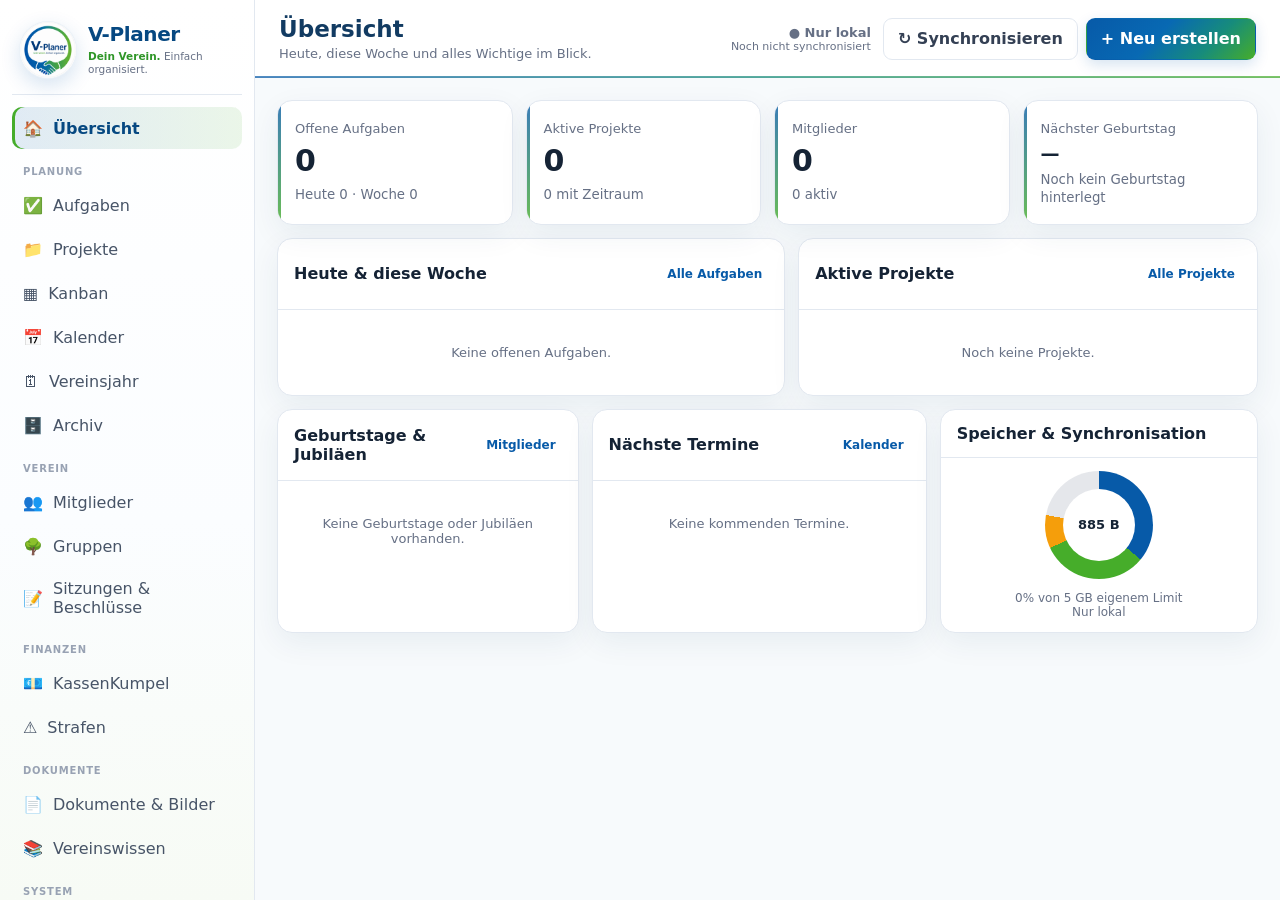
==== index.html @ 878e02b4 "Add files via upload" ====
<!doctype html>
<html lang="de">
<head>
  <meta charset="utf-8">
  <meta name="viewport" content="width=device-width,initial-scale=1,viewport-fit=cover">
  <meta name="theme-color" content="#075aa8">
  <meta name="description" content="V-Planer – Vereinsplanung, Mitglieder, Gruppen, Projekte und Dokumente.">
  <title>V-Planer · Dein Verein. Einfach organisiert.</title>
  <link rel="manifest" href="manifest.webmanifest">
  <link rel="icon" href="icons/icon-192.png">
  <link rel="stylesheet" href="styles.css">
  <script src="https://accounts.google.com/gsi/client" async defer></script>
  <script src="config.js"></script>
</head>
<body>
<div class="app-shell">
  <aside class="sidebar">
    <div class="brand">
      <img class="brand-logo" src="assets/v-planer-logo.png" alt="V-Planer Logo">
      <div class="brand-copy">
        <strong>V-Planer</strong>
        <small><span>Dein Verein.</span> Einfach organisiert.</small>
      </div>
    </div>

    <nav id="mainNav">
      <button class="nav-btn active" data-view="dashboard">🏠 <span>Übersicht</span></button>

      <div class="nav-section">Planung</div>
      <button class="nav-btn" data-view="tasks">✅ <span>Aufgaben</span></button>
      <button class="nav-btn" data-view="projects">📁 <span>Projekte</span></button>
      <button class="nav-btn" data-view="kanban">▦ <span>Kanban</span></button>
      <button class="nav-btn" data-view="calendar">📅 <span>Kalender</span></button>
      <button class="nav-btn" data-view="year">🗓 <span>Vereinsjahr</span></button>
      <button class="nav-btn" data-view="archive">🗄️ <span>Archiv</span></button>

      <div class="nav-module" data-module="club">
        <div class="nav-section">Verein</div>
        <button class="nav-btn" data-view="members">👥 <span>Mitglieder</span></button>
        <button class="nav-btn" data-view="groups">🌳 <span>Gruppen</span></button>
        <button class="nav-btn" data-view="meetings">📝 <span>Sitzungen & Beschlüsse</span></button>
      </div>

      <div class="nav-module" data-module="finance">
        <div class="nav-section">Finanzen</div>
        <button class="nav-btn" data-view="finance-kasse">💶 <span>KassenKumpel</span></button>
        <button class="nav-btn" data-view="finance-fines">⚠️ <span>Strafen</span></button>
      </div>

      <div class="nav-module" data-module="documents">
        <div class="nav-section">Dokumente</div>
        <button class="nav-btn" data-view="documents">📄 <span>Dokumente & Bilder</span></button>
        <button class="nav-btn" data-view="knowledge">📚 <span>Vereinswissen</span></button>
      </div>

      <div class="nav-section">System</div>
      <button class="nav-btn" data-view="storage">☁️ <span>Speicher & Sync</span></button>
      <button class="nav-btn" data-view="settings">⚙️ <span>Einstellungen</span></button>
    </nav>

    <div class="sidebar-footer">
      <small>V-Planer Cloud · 1.0.4</small>
    </div>
  </aside>

  <main class="main">
    <header class="topbar">
      <div class="top-title">
        <img class="mobile-logo" src="assets/v-planer-logo.png" alt="V-Planer">
        <div>
          <h1 id="pageTitle">Übersicht</h1>
          <div id="pageSubtitle" class="subtitle">Heute, diese Woche und alles Wichtige im Blick.</div>
        </div>
      </div>
      <div class="top-actions">
        <div class="sync-indicator">
          <strong id="driveState">● Nur lokal</strong>
          <small id="lastSync">Noch nicht synchronisiert</small>
        </div>
        <button class="btn secondary" id="syncBtn">↻ Synchronisieren</button>
        <button class="btn primary" id="quickCreateBtn">+ Neu erstellen</button>
      </div>
    </header>

    <div class="content">
      <section class="view active" id="view-dashboard">
        <div id="alertStrip" class="alert-strip hidden"></div>

        <div class="metrics">
          <div class="card metric"><span>Offene Aufgaben</span><b id="metricOpenTasks">0</b><small id="metricTaskHint">Heute 0 · Woche 0</small></div>
          <div class="card metric"><span>Aktive Projekte</span><b id="metricProjects">0</b><small id="metricProjectHint">0 mit Termin</small></div>
          <div class="card metric"><span>Mitglieder</span><b id="metricMembers">0</b><small id="metricMemberHint">0 aktiv</small></div>
          <div class="card metric next-birthday-metric"><span>Nächster Geburtstag</span><b id="metricBirthdays">—</b><small id="metricBirthdayHint">Noch kein Geburtstag hinterlegt</small></div>
        </div>

        <div class="dash-grid two">
          <div class="card">
            <div class="card-head"><h2>Heute & diese Woche</h2><button class="link-btn" data-go="tasks">Alle Aufgaben</button></div>
            <div class="card-body" id="dashboardTasks"></div>
          </div>
          <div class="card">
            <div class="card-head"><h2>Aktive Projekte</h2><button class="link-btn" data-go="projects">Alle Projekte</button></div>
            <div class="card-body" id="dashboardProjects"></div>
          </div>
        </div>

        <div class="dash-grid three">
          <div class="card">
            <div class="card-head"><h2>Geburtstage & Jubiläen</h2><button class="link-btn" data-go="members">Mitglieder</button></div>
            <div class="card-body" id="dashboardBirthdays"></div>
          </div>
          <div class="card">
            <div class="card-head"><h2>Nächste Termine</h2><button class="link-btn" data-go="calendar">Kalender</button></div>
            <div class="card-body" id="dashboardEvents"></div>
          </div>
          <div class="card">
            <div class="card-head"><h2>Speicher & Synchronisation</h2></div>
            <div class="card-body" id="dashboardStorage"></div>
          </div>
        </div>
      </section>

      <section class="view" id="view-tasks">
        <div class="toolbar">
          <input class="search" id="taskSearch" placeholder="Aufgaben durchsuchen …">
          <select id="taskStatusFilter"><option value="">Alle Status</option><option value="open">Offen</option><option value="doing">In Arbeit</option><option value="wait">Warten</option><option value="done">Erledigt</option></select>
          <div class="task-sort-mobile">
            <select id="taskSortSelect" aria-label="Aufgaben sortieren">
              <option value="due">Fälligkeit</option>
              <option value="title">Aufgabe</option>
              <option value="project">Projekt</option>
              <option value="group">Gruppe</option>
              <option value="priority">Priorität</option>
              <option value="status">Status</option>
            </select>
            <button class="btn secondary" id="taskSortDir" type="button">↑ Aufsteigend</button>
          </div>
          <button class="btn primary" data-action="new-task">+ Aufgabe</button>
        </div>
        <div class="card table-card"><div class="table-wrap"><table class="table task-table"><thead><tr>
            <th aria-sort="none"><button class="table-sort" type="button" data-task-sort="title">Aufgabe</button></th>
            <th aria-sort="none"><button class="table-sort" type="button" data-task-sort="project">Projekt</button></th>
            <th aria-sort="none"><button class="table-sort" type="button" data-task-sort="group">Gruppe</button></th>
            <th aria-sort="ascending"><button class="table-sort active" type="button" data-task-sort="due">Fällig <span class="sort-arrow" aria-hidden="true">↑</span></button></th>
            <th aria-sort="none"><button class="table-sort" type="button" data-task-sort="priority">Priorität</button></th>
            <th aria-sort="none"><button class="table-sort" type="button" data-task-sort="status">Status</button></th>
            <th>Aktionen</th>
          </tr></thead><tbody id="taskTable"></tbody></table></div></div>
      </section>

      <section class="view" id="view-projects">
        <div class="toolbar">
          <input class="search" id="projectSearch" placeholder="Projekte durchsuchen …">
          <select id="projectStatusFilter"><option value="">Alle Status</option><option value="planned">Geplant</option><option value="active">Aktiv</option><option value="paused">Pausiert</option><option value="closed">Abgeschlossen</option></select>
          <button class="btn primary" data-action="new-project">+ Projekt</button>
        </div>
        <div class="cards-grid" id="projectGrid"></div>
      </section>

      <section class="view" id="view-kanban"><div class="board" id="kanbanBoard"></div></section>

      <section class="view" id="view-calendar">
        <div class="toolbar"><button class="btn primary" data-action="new-event">+ Termin</button></div>
        <div class="calendar-layout">
          <div class="card calendar-card">
            <div class="calendar-head">
              <button id="prevMonth" class="calendar-nav-btn" type="button" aria-label="Vorheriger Monat">‹</button>
              <div class="calendar-title-group">
                <h2 id="calendarTitle"></h2>
                <button id="todayMonth" class="calendar-today-btn" type="button">Heute</button>
              </div>
              <button id="nextMonth" class="calendar-nav-btn" type="button" aria-label="Nächster Monat">›</button>
            </div>
            <div class="calendar-legend" aria-label="Kalenderlegende">
              <span><i class="legend-dot event-dot"></i>Termin</span>
              <span><i class="legend-dot task-dot"></i>Aufgabe</span>
              <span><i class="legend-dot project-dot"></i>Projekt</span>
              <span><i class="legend-dot birthday-dot"></i>Geburtstag</span>
            </div>
            <div class="calendar-grid" id="calendarGrid"></div>
          </div>
          <div class="card calendar-side-card"><div class="card-head"><h2>Nächste Einträge</h2></div><div class="card-body" id="calendarSideList"></div></div>
        </div>
      </section>

      <section class="view" id="view-year">
        <div class="card year-overview-head">
          <div class="calendar-head">
            <button id="prevYear" class="calendar-nav-btn" type="button" aria-label="Vorheriges Jahr">‹</button>
            <div class="calendar-title-group">
              <h2 id="yearTitle"></h2>
              <button id="todayYear" class="calendar-today-btn" type="button">Aktuelles Jahr</button>
            </div>
            <button id="nextYear" class="calendar-nav-btn" type="button" aria-label="Nächstes Jahr">›</button>
          </div>
          <div class="calendar-legend year-legend" aria-label="Legende Vereinsjahr">
            <span><i class="legend-dot event-dot"></i>Termin</span>
            <span><i class="legend-dot task-dot"></i>Aufgabe</span>
            <span><i class="legend-dot project-dot"></i>Projekt</span>
            <span><i class="legend-dot birthday-dot"></i>Geburtstag</span>
            <span><i class="legend-dot jubilee-dot"></i>Vereinsjubiläum</span>
          </div>
          <small class="muted">Alle datumsbezogenen Einträge des gewählten Jahres werden angezeigt. Ein Klick öffnet den zugehörigen Datensatz.</small>
        </div>
        <div class="year-grid" id="yearGrid"></div>
      </section>

      <section class="view" id="view-archive">
        <div class="archive-summary">
          <div class="card archive-metric"><span>Archivierte Aufgaben</span><b id="archiveTaskCount">0</b><small>Erledigte Aufgaben</small></div>
          <div class="card archive-metric"><span>Archivierte Projekte</span><b id="archiveProjectCount">0</b><small>Abgeschlossene Projekte</small></div>
        </div>
        <div class="archive-grid">
          <div class="card">
            <div class="card-head"><div><h2>Aufgabenarchiv</h2><small class="muted">Erledigte Aufgaben, die nicht mehr in den aktiven Listen erscheinen.</small></div></div>
            <div class="card-body archive-list" id="archiveTasks"></div>
          </div>
          <div class="card">
            <div class="card-head"><div><h2>Projektarchiv</h2><small class="muted">Abgeschlossene Projekte inklusive ihrer Historie.</small></div></div>
            <div class="card-body archive-list" id="archiveProjects"></div>
          </div>
        </div>
      </section>

      <section class="view finance-view" id="view-finance-kasse" data-module="finance">
        <div class="finance-kassen-head card">
          <div class="finance-kassen-brand">
            <img src="finance/kassenkumpel/assets/kassenkumpel-logo-192.png" alt="KassenKumpel">
            <div>
              <h2>KassenKumpel</h2>
              <p>Kassenbuch, Barkasse, Belege, Kassenabschlüsse, Auswertungen und KassenKumpel-Einstellungen im V-Planer-Finanzbereich.</p>
              <small id="kassenSyncState">KassenKumpel wird geladen …</small>
            </div>
          </div>
          <div class="finance-kassen-version">integriert · 1.1.1</div>
        </div>
        <div class="finance-frame-card card">
          <iframe id="kassenKumpelFrame" class="finance-frame" src="finance/kassenkumpel/index.html?embed=1" title="KassenKumpel" loading="lazy"></iframe>
        </div>
      </section>

      <section class="view finance-view" id="view-finance-fines" data-module="finance">
        <div class="finance-metrics">
          <div class="card finance-metric"><span>Offener Betrag</span><b id="fineOpenAmount">0,00 €</b><small>Noch nicht bezahlt</small></div>
          <div class="card finance-metric"><span>Bezahlt dieses Jahr</span><b id="finePaidYear">0,00 €</b><small>Eingegangene Strafen</small></div>
          <div class="card finance-metric"><span>Offene Strafen</span><b id="fineOpenCount">0</b><small>Zu bearbeiten</small></div>
          <div class="card finance-metric"><span>Strafen gesamt</span><b id="fineTotalCount">0</b><small>ohne gelöschte Einträge</small></div>
        </div>
        <div class="toolbar">
          <input class="search" id="fineSearch" placeholder="Strafen durchsuchen …">
          <select id="fineStatusFilter"><option value="">Alle Status</option><option value="open">Offen</option><option value="paid">Bezahlt</option><option value="waived">Erlassen</option></select>
          <div class="fine-sort-mobile">
            <select id="fineSortSelect" aria-label="Strafen sortieren">
              <option value="date">Datum</option><option value="member">Mitglied</option><option value="reason">Grund</option><option value="amount">Betrag</option><option value="due">Fälligkeit</option><option value="status">Status</option>
            </select>
            <button class="btn secondary" id="fineSortDir" type="button">↓ Absteigend</button>
          </div>
          <button class="btn secondary fine-catalog-open-btn" id="fineCatalogBtn" type="button">📋 Strafkatalog</button>
          <button class="btn primary" id="newFineBtn" type="button">+ Strafe</button>
        </div>
        <div id="fineOpenNotice" class="fine-open-notice" hidden></div>
        <div class="card table-card"><div class="table-wrap"><table class="table fine-table">
          <thead><tr>
            <th aria-sort="descending"><button class="table-sort active" type="button" data-fine-sort="date">Datum <span class="sort-arrow">↓</span></button></th>
            <th aria-sort="none"><button class="table-sort" type="button" data-fine-sort="member">Mitglied</button></th>
            <th aria-sort="none"><button class="table-sort" type="button" data-fine-sort="reason">Grund</button></th>
            <th aria-sort="none"><button class="table-sort" type="button" data-fine-sort="amount">Betrag</button></th>
            <th aria-sort="none"><button class="table-sort" type="button" data-fine-sort="due">Fällig</button></th>
            <th aria-sort="none"><button class="table-sort" type="button" data-fine-sort="status">Status</button></th>
            <th>Aktionen</th>
          </tr></thead><tbody id="fineTable"></tbody>
        </table></div></div>
      </section>

      <section class="view" id="view-members">
        <div class="toolbar">
          <input class="search" id="memberSearch" placeholder="Mitglieder suchen …">
          <select id="memberStatusFilter"><option value="">Alle Status</option><option value="active">Aktiv</option><option value="inactive">Deaktiviert</option><option value="passive">Passiv</option><option value="deceased">Verstorben</option></select>
          <select id="memberHonoraryFilter" aria-label="Ehrenmitglieder filtern"><option value="">Alle Mitglieder</option><option value="yes">Nur Ehrenmitglieder</option><option value="no">Ohne Ehrenmitglieder</option></select>
          <div class="member-sort-mobile">
            <select id="memberSortSelect" aria-label="Mitglieder sortieren">
              <option value="number">Nummer</option>
              <option value="name">Name</option>
              <option value="status">Status</option>
              <option value="age">Alter</option>
              <option value="groups">Gruppen</option>
              <option value="next">Nächster Termin</option>
            </select>
            <button class="btn secondary" id="memberSortDir" type="button">↑ Aufsteigend</button>
          </div>
          <button class="btn primary" data-action="new-member">+ Mitglied</button>
        </div>
        <div class="member-layout">
          <div class="card table-card"><div class="table-wrap"><table class="table member-table"><thead><tr>
            <th aria-sort="none"><button class="table-sort" type="button" data-member-sort="number">Nr.</button></th>
            <th aria-sort="ascending"><button class="table-sort active" type="button" data-member-sort="name">Name <span class="sort-arrow" aria-hidden="true">↑</span></button></th>
            <th aria-sort="none"><button class="table-sort" type="button" data-member-sort="status">Status</button></th>
            <th aria-sort="none"><button class="table-sort" type="button" data-member-sort="age">Alter</button></th>
            <th aria-sort="none"><button class="table-sort" type="button" data-member-sort="groups">Gruppen</button></th>
            <th aria-sort="none"><button class="table-sort" type="button" data-member-sort="next">Nächster Termin</button></th>
          </tr></thead><tbody id="memberTable"></tbody></table></div></div>
          <div class="card member-detail"><div class="card-head"><h2>Mitglied</h2></div><div class="card-body" id="memberDetail"></div></div>
        </div>
      </section>

      <section class="view" id="view-groups">
        <div class="toolbar">
          <button class="btn primary" data-action="new-group">+ Gruppe</button>
          <button class="btn secondary" id="newFunctionBtn">+ Funktion</button>
        </div>
        <div class="group-layout">
          <div class="card"><div class="card-head"><h2>Gruppenstruktur</h2></div><div class="card-body tree" id="groupTree"></div></div>
          <div class="card"><div class="card-head"><h2 id="groupDetailTitle">Gruppendetails</h2><div class="head-actions"><button class="btn tiny secondary" id="editGroupBtn">Bearbeiten</button><button class="btn tiny danger" id="deleteGroupBtn">Löschen</button></div></div><div class="card-body" id="groupDetail"></div></div>
        </div>
      </section>

      <section class="view" id="view-meetings">
        <div class="toolbar">
          <button class="btn primary" data-action="new-meeting">+ Sitzung</button>
          <button class="btn secondary" type="button" data-new-folder="meetings">+ Ordner</button>
        </div>
        <div class="content-browser-layout">
          <aside class="card folder-panel">
            <div class="card-head"><h2>Ordner</h2></div>
            <div class="card-body folder-tree" id="meetingFolderTree"></div>
          </aside>
          <div class="browser-main">
            <div class="card folder-toolbar">
              <div><small class="muted">Aktueller Ordner</small><div class="folder-breadcrumb" id="meetingFolderPath"></div></div>
              <div class="folder-toolbar-actions">
                <button class="btn tiny secondary folder-export-btn" type="button" data-export-folder="meetings">Exportieren</button>
                <button class="btn tiny secondary" type="button" data-rename-folder="meetings">Umbenennen</button>
                <button class="btn tiny danger" type="button" data-delete-folder="meetings">Ordner löschen</button>
              </div>
              <div class="folder-export-status" data-export-status="meetings" aria-live="polite"></div>
            </div>
            <div class="card upload-card"><div class="upload-zone">
              <div><h3>Datei ablegen</h3><p>Word, PDF, Excel, Bilder und weitere Dateien im aktuellen Ordner. Ganze Ordner können inklusive Unterordnern übernommen werden.</p></div>
              <input id="meetingFileInput" type="file" multiple>
              <input id="meetingFolderInput" class="folder-upload-input" type="file" webkitdirectory directory multiple>
              <button class="btn secondary" id="meetingFolderUploadBtn" type="button">Ordner hochladen</button>
              <div class="folder-upload-status" id="meetingFolderUploadStatus" aria-live="polite"></div>
              <button class="btn primary" id="meetingUploadBtn" type="button">In Drive hochladen</button>
            </div></div>
            <div class="browser-section-title"><h2>Sitzungen & Beschlüsse</h2><span id="meetingFolderCount" class="mini-meta"></span></div>
            <div class="cards-grid" id="meetingGrid"></div>
            <div class="browser-section-title"><h2>Dateien</h2></div>
            <div class="card table-card"><div class="table-wrap"><table class="table area-file-table"><thead><tr><th>Name</th><th>Typ</th><th>Größe</th><th>Datum</th><th></th></tr></thead><tbody id="meetingFileTable"></tbody></table></div></div>
          </div>
        </div>
      </section>

      <section class="view" id="view-documents">
        <div class="toolbar"><button class="btn secondary" type="button" data-new-folder="documents">+ Ordner</button></div>
        <div class="content-browser-layout">
          <aside class="card folder-panel">
            <div class="card-head"><h2>Ordner</h2></div>
            <div class="card-body folder-tree" id="documentFolderTree"></div>
          </aside>
          <div class="browser-main">
            <div class="card folder-toolbar">
              <div><small class="muted">Aktueller Ordner</small><div class="folder-breadcrumb" id="documentFolderPath"></div></div>
              <div class="folder-toolbar-actions">
                <button class="btn tiny secondary folder-export-btn" type="button" data-export-folder="documents">Exportieren</button>
                <button class="btn tiny secondary" type="button" data-rename-folder="documents">Umbenennen</button>
                <button class="btn tiny danger" type="button" data-delete-folder="documents">Ordner löschen</button>
              </div>
              <div class="folder-export-status" data-export-status="documents" aria-live="polite"></div>
            </div>
            <div class="doc-categories" id="docCategories"></div>
            <div class="card upload-card"><div class="upload-zone">
              <div><h3>Datei hochladen</h3><p>Word, PDF, Excel, Präsentationen, Bilder und weitere Dateien. Ganze Ordner werden mit ihrer Unterordnerstruktur in V-Planer und Google Drive angelegt.</p></div>
              <input id="fileInput" type="file" multiple>
              <input id="documentFolderInput" class="folder-upload-input" type="file" webkitdirectory directory multiple>
              <button class="btn secondary" id="documentFolderUploadBtn" type="button">Ordner hochladen</button>
              <div class="folder-upload-status" id="documentFolderUploadStatus" aria-live="polite"></div>
              <select id="docCategory"><option>Protokolle</option><option>Dokumente</option><option>Bilder</option></select>
              <button class="btn primary" id="uploadBtn" type="button">In Drive hochladen</button>
            </div></div>
            <div class="card table-card"><div class="table-wrap"><table class="table area-file-table"><thead><tr><th>Name</th><th>Kategorie</th><th>Größe</th><th>Datum</th><th></th></tr></thead><tbody id="docTable"></tbody></table></div></div>
          </div>
        </div>
      </section>

      <section class="view" id="view-knowledge">
        <div class="toolbar">
          <input class="search" id="knowledgeSearch" placeholder="Vereinswissen im aktuellen Ordner durchsuchen …">
          <button class="btn primary" data-action="new-knowledge">+ Eintrag</button>
          <button class="btn secondary" type="button" data-new-folder="knowledge">+ Ordner</button>
        </div>
        <div class="content-browser-layout">
          <aside class="card folder-panel">
            <div class="card-head"><h2>Ordner</h2></div>
            <div class="card-body folder-tree" id="knowledgeFolderTree"></div>
          </aside>
          <div class="browser-main">
            <div class="card folder-toolbar">
              <div><small class="muted">Aktueller Ordner</small><div class="folder-breadcrumb" id="knowledgeFolderPath"></div></div>
              <div class="folder-toolbar-actions">
                <button class="btn tiny secondary folder-export-btn" type="button" data-export-folder="knowledge">Exportieren</button>
                <button class="btn tiny secondary" type="button" data-rename-folder="knowledge">Umbenennen</button>
                <button class="btn tiny danger" type="button" data-delete-folder="knowledge">Ordner löschen</button>
              </div>
              <div class="folder-export-status" data-export-status="knowledge" aria-live="polite"></div>
            </div>
            <div class="card upload-card"><div class="upload-zone">
              <div><h3>Datei zum Vereinswissen ablegen</h3><p>Zum Beispiel Anleitungen, Word-Dateien, PDFs oder Vorlagen. Ganze Ordner können inklusive Unterordnern hochgeladen werden.</p></div>
              <input id="knowledgeFileInput" type="file" multiple>
              <input id="knowledgeFolderInput" class="folder-upload-input" type="file" webkitdirectory directory multiple>
              <button class="btn secondary" id="knowledgeFolderUploadBtn" type="button">Ordner hochladen</button>
              <div class="folder-upload-status" id="knowledgeFolderUploadStatus" aria-live="polite"></div>
              <button class="btn primary" id="knowledgeUploadBtn" type="button">In Drive hochladen</button>
            </div></div>
            <div class="browser-section-title"><h2>Wissenseinträge</h2><span id="knowledgeFolderCount" class="mini-meta"></span></div>
            <div class="cards-grid" id="knowledgeGrid"></div>
            <div class="browser-section-title"><h2>Dateien</h2></div>
            <div class="card table-card"><div class="table-wrap"><table class="table area-file-table"><thead><tr><th>Name</th><th>Typ</th><th>Größe</th><th>Datum</th><th></th></tr></thead><tbody id="knowledgeFileTable"></tbody></table></div></div>
          </div>
        </div>
      </section>

      <section class="view" id="view-storage">
        <div class="storage-grid">
          <div class="card"><div class="card-head"><h2>Speicherübersicht</h2></div><div class="card-body" id="storageDetail"></div></div>
          <div class="card"><div class="card-head"><h2>Google Drive</h2></div><div class="card-body"><div class="notice" id="driveInfo">Noch nicht verbunden.</div><div class="button-row"><button class="btn primary" id="connectDriveBtn">Google Drive verbinden</button><button class="btn secondary" id="syncNowBtn">Jetzt synchronisieren</button></div><div class="meta-box"><b>OAuth Client-ID</b><div id="clientIdDisplay"></div></div></div></div>
        </div>
      </section>

      <section class="view" id="view-settings">
        <div class="settings-grid">
          <div class="card setting-card">
            <h2>Vereinsdaten</h2>
            <label>Vereinsname<input id="clubName"></label>
            <label>Eigene Rolle<input id="userRole" placeholder="z. B. Vorsitzender"></label>
          </div>

          <div class="card setting-card" data-module="club">
            <h2>Ehrenmitglieder</h2>
            <p class="setting-help">Lege fest, wie die Kennzeichnung „Ehrenmitglied“ im Mitgliederbereich verwendet wird.</p>
            <div class="switch-row"><div><b>Ehrenmitglieder automatisch beitragsfrei</b><small>Markiert Ehrenmitglieder im V-Planer als beitragsfrei. Es werden dadurch keine automatischen Bank- oder Kassenbuchungen erzeugt.</small></div><label class="switch"><input id="honoraryContributionFree" type="checkbox"><span></span></label></div>
          </div>

          <div class="card setting-card">
            <h2>Darstellung & Skalierung</h2>
            <p class="setting-help">Passe die Größe der gesamten V-Planer-Oberfläche an dein Gerät und deine bevorzugte Darstellung an.</p>
            <label>Oberflächengröße <b id="uiScaleLabel">100%</b>
              <input id="uiScale" type="range" min="80" max="125" step="5" value="100">
            </label>
            <div class="scale-guide"><span>80%</span><span>100%</span><span>125%</span></div>
            <button class="btn secondary" id="resetUiScaleBtn" type="button">Auf 100% zurücksetzen</button>
          </div>


          <div class="card setting-card">
            <h2>Bereiche ein-/ausblenden</h2>
            <p class="setting-help">Die Daten bleiben erhalten. Es wird nur die Navigation ausgeblendet.</p>
            <div class="switch-row"><div><b>Verein</b><small>Mitglieder, Gruppen, Sitzungen</small></div><label class="switch"><input id="moduleClub" type="checkbox"><span></span></label></div>
            <div class="switch-row"><div><b>Finanzen</b><small>KassenKumpel und Strafen</small></div><label class="switch"><input id="moduleFinance" type="checkbox"><span></span></label></div>
            <div class="switch-row"><div><b>Dokumente</b><small>Dokumente, Bilder, Vereinswissen</small></div><label class="switch"><input id="moduleDocuments" type="checkbox"><span></span></label></div>
          </div>

          <div class="card setting-card group-types-setting" data-module="club">
            <h2>Gruppenarten</h2>
            <p class="setting-help">Lege fest, welche Arten beim Erstellen einer Gruppe zur Auswahl stehen. Du kannst die Namen ändern, Einträge hinzufügen oder entfernen und die Reihenfolge anpassen.</p>
            <div id="groupTypeList" class="group-type-list"></div>
            <button class="btn secondary group-type-add" id="addGroupTypeBtn" type="button">+ Gruppenart hinzufügen</button>
            <p class="setting-help group-type-note">Das Entfernen einer Gruppenart löscht keine bereits vorhandenen Gruppen. Bestehende Einträge behalten ihre bisherige Bezeichnung.</p>
          </div>

          <div class="card setting-card">
            <h2>Warnungen & Erinnerungen</h2>
            <p class="setting-help">Einfaches 3-Stufen-System für Aufgaben, Projekte und Termine.</p>
            <div class="switch-row"><div><b>Warnsystem aktiv</b><small>Fälligkeiten farblich hervorheben</small></div><label class="switch"><input id="reminderEnabled" type="checkbox"><span></span></label></div>
            <label>Hinweis ab <b id="infoDaysLabel">14</b> Tagen vorher<input id="infoDays" type="range" min="1" max="60"></label>
            <label>Warnung ab <b id="warningDaysLabel">7</b> Tagen vorher<input id="warningDays" type="range" min="1" max="30"></label>
            <label>Alarm ab <b id="alarmDaysLabel">2</b> Tagen vorher<input id="alarmDays" type="range" min="0" max="14"></label>
            <div class="switch-row"><div><b>Geburtstage in dieser Woche</b><small>Hinweis auf der Übersicht</small></div><label class="switch"><input id="birthdayWeekReminder" type="checkbox"><span></span></label></div>
            <div class="switch-row"><div><b>Runde Geburtstage hervorheben</b><small>Besondere Geburtstage auf der Übersicht deutlich markieren</small></div><label class="switch"><input id="roundBirthdayReminder" type="checkbox"><span></span></label></div>
            <label>Runde Geburtstagsalter
              <input id="roundBirthdayAgesInput" type="text" inputmode="numeric" placeholder="z. B. 20, 30, 40, 50, 60, 70, 80, 90, 100">
              <small class="setting-help-inline">Kommagetrennt. Diese Altersstufen werden als runder Geburtstag hervorgehoben.</small>
            </label>
            <div class="switch-row"><div><b>Jubiläen erinnern</b><small>Wichtige Eintrittsjubiläen auf der Übersicht anzeigen</small></div><label class="switch"><input id="jubileeReminder" type="checkbox"><span></span></label></div>
            <label>Wichtige Jubiläumsjahre
              <input id="jubileeYearsInput" type="text" inputmode="numeric" placeholder="z. B. 10, 20, 25, 30, 40, 50">
              <small class="setting-help-inline">Kommagetrennt. Diese Jahre werden auf der Übersicht und im Vereinsjahr als Jubiläum berücksichtigt.</small>
            </label>
          </div>

          <div class="card setting-card calendar-sync-card" id="calendarSyncCard">
            <h2>Google Kalender</h2>
            <p class="setting-help">Zwei-Wege-Synchronisierung mit dem eigenen Google-Kalender „V-Planer“. Änderungen an Terminen werden in beide Richtungen abgeglichen; neue Termine im Google-Kalender werden automatisch in V-Planer übernommen. Aufgaben und Projekte werden ebenfalls abgeglichen, soweit ihre Kalenderdarstellung dies zulässt.</p>

            <div id="calendarConnectionState" class="calendar-sync-state">Google Kalender noch nicht verbunden</div>
            <div id="calendarSyncMeta" class="calendar-sync-meta">Noch nicht synchronisiert</div>

            <div class="switch-row">
              <div><b>Kalendersynchronisierung aktiv</b><small>Änderungen bei bestehender Verbindung in beide Richtungen abgleichen</small></div>
              <label class="switch"><input id="calendarSyncEnabled" type="checkbox"><span></span></label>
            </div>
            <div class="switch-row">
              <div><b>Termine synchronisieren</b><small>Mit Von-/Bis-Datum und Uhrzeiten</small></div>
              <label class="switch"><input id="calendarSyncEvents" type="checkbox"><span></span></label>
            </div>
            <div class="switch-row">
              <div><b>Geburtstage synchronisieren</b><small>Als jährliche ganztägige Einträge aus den Mitgliedsdaten</small></div>
              <label class="switch"><input id="calendarSyncBirthdays" type="checkbox"><span></span></label>
            </div>
            <div class="switch-row">
              <div><b>Aufgaben synchronisieren</b><small>Als ganztägiger Eintrag am Fälligkeitsdatum</small></div>
              <label class="switch"><input id="calendarSyncTasks" type="checkbox"><span></span></label>
            </div>
            <div class="switch-row">
              <div><b>Projekte synchronisieren</b><small>Als ganztägiger Eintrag über den Projektzeitraum</small></div>
              <label class="switch"><input id="calendarSyncProjects" type="checkbox"><span></span></label>
            </div>

            <label>Kalendername<input id="calendarName" value="V-Planer"></label>

            <div class="calendar-sync-actions">
              <button class="btn primary" id="connectCalendarBtn" type="button">Google Kalender verbinden</button>
              <button class="btn secondary" id="disconnectCalendarBtn" type="button">Verbindung trennen</button>
            </div>

            <div class="calendar-sync-note">
              <b>Einmalige Google-Cloud-Einrichtung</b>
              <span>Im selben Google-Cloud-Projekt wie für Drive muss zusätzlich die <strong>Google Calendar API</strong> aktiviert sein. V-Planer verwaltet ausschließlich den von V-Planer angelegten Kalender. Neue oder geänderte Termine in diesem Kalender werden beim Synchronisieren zurück in V-Planer übernommen.</span>
            </div>
          </div>

          <div class="card setting-card backup-setting-card">
            <h2>Backup & Wiederherstellung</h2>
            <p class="setting-help">Sichere den kompletten strukturierten V-Planer-Datenbestand als JSON-Datei oder stelle ihn später wieder her.</p>

            <div class="backup-action">
              <div>
                <b>Komplettes Backup exportieren</b>
                <small>Mitglieder, Aufgaben, Projekte, Termine, Gruppen, Sitzungen, Vereinswissen, Ordner, Einstellungen und Dokument-Metadaten.</small>
              </div>
              <button class="btn primary" id="exportBackupBtn" type="button">Backup exportieren</button>
            </div>

            <div class="backup-action">
              <div>
                <b>Backup importieren</b>
                <small>Ersetzt nach Sicherheitsabfrage den aktuellen Datenstand. Vor dem Import wird automatisch ein Sicherungsbackup erzeugt.</small>
              </div>
              <button class="btn secondary" id="importBackupBtn" type="button">Backup importieren</button>
              <input id="backupImportInput" type="file" accept=".json,application/json" hidden>
            </div>

            <div class="backup-warning">
              <b>Hinweis zu Google-Drive-Dateien</b>
              <span>Das Backup enthält die vollständige V-Planer-Datenbank inklusive Ordnerstruktur und Dateiverweisen. Die eigentlichen hochgeladenen Word-/PDF-/Bilddateien bleiben in Google Drive gespeichert und werden nicht nochmals in die JSON-Datei eingebettet.</span>
            </div>
          </div>

          <div class="card setting-card">
            <h2>Speicher</h2>
            <label>Eigenes Speicherlimit in GB<input id="storageLimit" type="number" min="1" max="100" step="1"></label>
            <div class="switch-row"><div><b>Bilder komprimieren</b><small>Vor Upload automatisch verkleinern</small></div><label class="switch"><input id="compressImages" type="checkbox"><span></span></label></div>
          </div>
        </div>
        <div class="settings-save"><button class="btn primary" id="saveSettingsBtn">Einstellungen speichern</button></div>
      </section>
    </div>
  </main>
</div>

<div class="mobile-nav" aria-label="Mobile Hauptnavigation">
  <button data-view="dashboard" aria-label="Übersicht">🏠<span>Start</span></button>
  <button data-view="tasks" aria-label="Aufgaben">✅<span>Aufgaben</span></button>
  <button data-view="projects" aria-label="Projekte">📁<span>Projekte</span></button>
  <button data-view="calendar" aria-label="Kalender">📅<span>Kalender</span></button>
  <button id="mobileMoreBtn" type="button" aria-label="Weitere Bereiche">☰<span>Mehr</span></button>
</div>

<div id="mobileMenuOverlay" class="mobile-menu-overlay" aria-hidden="true"></div>
<aside id="mobileMenu" class="mobile-menu" aria-label="Weitere Bereiche" aria-hidden="true">
  <div class="mobile-menu-head">
    <div class="mobile-menu-brand"><img src="assets/v-planer-logo.png" alt=""><div><b>V-Planer</b><small>Dein Verein. Einfach organisiert.</small></div></div>
    <button id="mobileMenuClose" class="icon-btn" type="button" aria-label="Menü schließen">×</button>
  </div>
  <div class="mobile-menu-scroll">
    <div class="mobile-menu-section">Planung</div>
    <button data-view="kanban">▦ Kanban</button>
    <button data-view="year">🗓 Vereinsjahr</button>
    <button data-view="archive">🗄️ Archiv</button>
    <div class="mobile-menu-section" data-module="club">Verein</div>
    <button data-view="members" data-module="club">👥 Mitglieder</button>
    <button data-view="groups" data-module="club">🌳 Gruppen</button>
    <button data-view="meetings" data-module="club">📝 Sitzungen & Beschlüsse</button>
    <div class="mobile-menu-section" data-module="finance">Finanzen</div>
    <button data-view="finance-kasse" data-module="finance">💶 KassenKumpel</button>
    <button data-view="finance-fines" data-module="finance">⚠️ Strafen</button>
    <div class="mobile-menu-section" data-module="documents">Dokumente</div>
    <button data-view="documents" data-module="documents">📄 Dokumente & Bilder</button>
    <button data-view="knowledge" data-module="documents">📚 Vereinswissen</button>
    <div class="mobile-menu-section">System</div>
    <button data-view="storage">☁️ Speicher & Sync</button>
    <button data-view="settings">⚙️ Einstellungen</button>
  </div>
</aside>

<dialog id="modal"><form method="dialog" class="modal"><div class="modal-head"><h2 id="modalTitle">Neu</h2><button value="cancel" class="icon-btn">×</button></div><div class="modal-body" id="modalBody"></div><div class="modal-actions"><button value="cancel" class="btn secondary">Abbrechen</button><button id="modalSave" value="default" class="btn primary">Speichern</button></div></form></dialog>
<dialog id="detailModal"><form method="dialog" class="modal wide"><div class="modal-head"><h2 id="detailTitle">Details</h2><button value="cancel" class="icon-btn">×</button></div><div class="modal-body" id="detailBody"></div><div class="modal-actions"><button value="cancel" class="btn secondary">Schließen</button></div></form></dialog>

<script src="app.js"></script>
</body>
</html>
---- styles.css ----
:root{
  --bg:#f6f9fc;--panel:#fff;--text:#152335;--muted:#667085;--line:#e3e9ef;
  --blue:#075aa8;--blue-dark:#064881;--blue-soft:#edf6ff;--green:#46ad2a;--green-dark:#2f9628;--green-soft:#effaea;
  --teal:#158b77;--orange:#f59e0b;--red:#dc2626;--purple:#7c3aed;--shadow:0 10px 28px rgba(16,49,79,.06);
  --gradient:linear-gradient(135deg,#075aa8 0%,#0a6bb4 42%,#178c7b 73%,#46ad2a 100%)
}
*{box-sizing:border-box}html,body{margin:0;min-height:100%;font-family:Inter,ui-sans-serif,system-ui,-apple-system,Segoe UI,Roboto,Arial;color:var(--text);background:var(--bg)}button,input,select,textarea{font:inherit}.hidden{display:none!important}
.app-shell{display:grid;grid-template-columns:265px 1fr;min-height:100vh}.sidebar{background:linear-gradient(180deg,#fff 0%,#fbfdff 62%,#f8fcf7 100%);border-right:1px solid var(--line);padding:15px 12px;position:sticky;top:0;height:100vh;overflow:auto}.brand{display:flex;gap:12px;align-items:center;padding:6px 7px 16px;border-bottom:1px solid var(--line);margin-bottom:11px}.brand-logo{width:62px;height:62px;object-fit:cover;border-radius:50%;background:#fff;border:1px solid rgba(7,90,168,.08);box-shadow:0 7px 20px rgba(7,90,168,.14)}.brand-copy strong{display:block;color:var(--blue-dark);font-size:21px;letter-spacing:-.02em}.brand-copy small{display:block;color:var(--blue-dark);font-size:10.5px;line-height:1.3;margin-top:5px}.brand-copy small span{color:var(--green-dark);font-weight:800}.nav-section{text-transform:uppercase;letter-spacing:.08em;color:#98a2b3;font-size:10px;font-weight:800;padding:15px 11px 5px}.nav-btn{width:100%;border:0;background:transparent;text-align:left;border-radius:10px;padding:10px 11px;display:flex;gap:10px;align-items:center;color:#475467;cursor:pointer;margin:2px 0}.nav-btn:hover{background:linear-gradient(90deg,rgba(7,90,168,.07),rgba(70,173,42,.055));color:var(--blue-dark)}.nav-btn.active{background:linear-gradient(90deg,rgba(7,90,168,.12),rgba(70,173,42,.10));color:var(--blue-dark);box-shadow:inset 3px 0 0 var(--green);font-weight:750}.sidebar-footer{padding:20px 8px 8px;color:var(--muted);font-size:11px}.main{min-width:0}.topbar{min-height:78px;background:rgba(255,255,255,.96);border-bottom:1px solid var(--line);display:flex;justify-content:space-between;align-items:center;padding:12px 24px;position:sticky;top:0;z-index:20;backdrop-filter:blur(10px)}.topbar:after{content:"";position:absolute;bottom:-1px;left:0;right:0;height:2px;background:linear-gradient(90deg,var(--blue),var(--teal),var(--green));opacity:.65}.top-title{display:flex;align-items:center;gap:9px}.mobile-logo{display:none;width:40px;height:40px;border-radius:50%;object-fit:cover}.topbar h1{margin:0;font-size:23px;color:#123b62}.subtitle{font-size:13px;color:var(--muted);margin-top:4px}.top-actions{display:flex;align-items:center;gap:8px}.sync-indicator{display:flex;flex-direction:column;align-items:flex-end;margin-right:4px}.sync-indicator strong{font-size:13px}.sync-indicator small{font-size:11px;color:var(--muted)}.content{padding:22px;max-width:1540px;margin:auto}.view{display:none}.view.active{display:block}
.btn{border-radius:9px;padding:10px 14px;border:1px solid transparent;font-weight:750;cursor:pointer}.btn.primary{background:var(--gradient);color:#fff;box-shadow:0 5px 15px rgba(7,90,168,.16)}.btn.secondary{background:#fff;border-color:var(--line);color:#344054}.btn.danger{background:#fff1f2;border-color:#fecdd3;color:#b42318}.btn.tiny{padding:7px 9px;font-size:12px}.head-actions{display:flex;gap:6px}.link-btn{border:0;background:none;color:var(--blue);font-size:12px;font-weight:750;cursor:pointer}.card{background:#fff;border:1px solid var(--line);border-radius:15px;box-shadow:var(--shadow)}.card-head{display:flex;align-items:center;justify-content:space-between;border-bottom:1px solid var(--line);padding:14px 16px}.card-head h2{font-size:16px;margin:0}.card-body{padding:13px 16px}.metrics{display:grid;grid-template-columns:repeat(4,1fr);gap:13px}.metric{padding:17px;position:relative;overflow:hidden}.metric:before{content:"";position:absolute;left:0;top:0;bottom:0;width:3px;background:linear-gradient(180deg,var(--blue),var(--green))}.metric span{font-size:13px;color:var(--muted)}.metric b{display:block;font-size:30px;margin:6px 0}.metric small{color:var(--muted)}.dash-grid{display:grid;gap:13px;margin-top:13px}.dash-grid.two{grid-template-columns:1.05fr .95fr}.dash-grid.three{grid-template-columns:1fr 1fr 1fr}.alert-strip{padding:12px 14px;border-radius:12px;border:1px solid #fed7aa;background:#fff7ed;color:#9a3412;margin-bottom:13px;font-size:13px;font-weight:650}.mini-row{display:grid;grid-template-columns:auto 1fr auto;gap:9px;align-items:center;padding:10px 0;border-bottom:1px solid var(--line)}.mini-row:last-child{border-bottom:0}.mini-title{font-weight:700;font-size:13px}.mini-meta{font-size:11px;color:var(--muted);margin-top:3px}.badge{display:inline-block;border-radius:999px;padding:4px 7px;font-size:11px;font-weight:750}.badge.high,.due-alarm{background:#fee2e2;color:#991b1b}.badge.mid,.due-warning{background:#fef3c7;color:#92400e}.badge.low,.due-info{background:#dbeafe;color:#1d4ed8}.badge.ok{background:#dcfce7;color:#166534}.badge.gray{background:#f2f4f7;color:#475467}.badge.purple{background:#ede9fe;color:#6d28d9}.project-mini{padding:11px 0;border-bottom:1px solid var(--line)}.project-mini:last-child{border-bottom:0}.row{display:flex;justify-content:space-between;align-items:center;gap:10px}.progress{height:7px;background:#eef2f6;border-radius:999px;overflow:hidden;margin-top:8px}.progress span{display:block;height:100%;background:linear-gradient(90deg,var(--blue),var(--teal),var(--green))}.event-row{display:grid;grid-template-columns:46px 1fr;gap:10px;padding:9px 0}.date-box{border-radius:10px;background:linear-gradient(145deg,var(--blue-soft),var(--green-soft));color:var(--blue-dark);text-align:center;padding:6px 2px;font-weight:850;font-size:12px}.date-box small{display:block;font-size:9px}.birthday-row{display:flex;gap:10px;align-items:center;padding:9px 0;border-bottom:1px solid var(--line)}.birthday-row:last-child{border-bottom:0}.person-dot{width:34px;height:34px;border-radius:50%;background:linear-gradient(145deg,#eaf4ff,#eefbea);display:grid;place-items:center;font-weight:800;color:var(--blue-dark);flex:none}.ring{width:108px;height:108px;border-radius:50%;background:conic-gradient(var(--blue) 0 36%,var(--green) 36% 68%,var(--orange) 68% 78%,#e5e7eb 78%);display:grid;place-items:center;margin:auto}.ring:after{content:attr(data-text);width:72px;height:72px;border-radius:50%;background:#fff;display:grid;place-items:center;font-size:13px;font-weight:850}.storage-caption{text-align:center;color:var(--muted);font-size:12px;margin-top:12px}
.toolbar{display:flex;gap:9px;flex-wrap:wrap;margin-bottom:13px}.search{flex:1;min-width:260px;border:1px solid var(--line);border-radius:9px;padding:10px 12px;background:#fff}.toolbar select,.upload-zone select,.table select{border:1px solid var(--line);border-radius:9px;padding:9px;background:#fff}.table-card{overflow:hidden}.table-wrap{overflow:auto}.table{width:100%;border-collapse:collapse}.table th,.table td{padding:12px 13px;border-bottom:1px solid var(--line);font-size:13px;text-align:left;vertical-align:middle}.table th{background:#fafafa;color:#667085;font-weight:750}.table tbody tr{cursor:default}.table tbody tr.selectable{cursor:pointer}.table tbody tr.selectable:hover{background:#f8fbff}.action-link{border:0;background:none;color:var(--blue);cursor:pointer;font-weight:700;padding:3px}.cards-grid{display:grid;grid-template-columns:repeat(3,1fr);gap:13px}.project-card,.meeting-card,.knowledge-card{padding:16px}.project-card h3,.meeting-card h3,.knowledge-card h3{margin:0 0 6px;font-size:16px}.project-card p,.meeting-card p,.knowledge-card p{color:var(--muted);font-size:12px;line-height:1.5}.project-days{font-size:12px;font-weight:800}.project-days.alarm{color:#b42318}.project-days.warning{color:#b54708}.project-days.info{color:#175cd3}.project-days.ok{color:#15803d}.board{display:grid;grid-template-columns:repeat(4,1fr);gap:12px;align-items:start}.kanban-col{background:#eef2f6;border-radius:14px;padding:10px;min-height:450px}.kanban-col h3{font-size:13px;color:#475467;margin:4px 4px 9px}.ticket{background:#fff;border:1px solid var(--line);border-radius:11px;padding:11px;margin-bottom:8px;box-shadow:0 4px 14px rgba(16,24,40,.05)}.ticket strong{font-size:13px}.ticket small{display:block;color:var(--muted);margin-top:5px}
.calendar-layout{display:grid;grid-template-columns:1.35fr .65fr;gap:13px}.calendar-card{padding:14px}.calendar-head{display:flex;align-items:center;justify-content:space-between}.calendar-head h2{margin:0;font-size:18px}.calendar-head button{border:1px solid var(--line);background:#fff;border-radius:9px;padding:7px 11px}.calendar-grid{display:grid;grid-template-columns:repeat(7,1fr);gap:7px;margin-top:10px}.weekday{text-align:center;color:var(--muted);font-size:11px}.cal-day{min-height:108px;border:1px solid var(--line);border-radius:10px;padding:7px;background:#fff;font-size:11px}.cal-day.muted{opacity:.35}.cal-chip{margin-top:5px;padding:4px 5px;border-radius:7px;background:linear-gradient(90deg,var(--blue-soft),var(--green-soft));color:var(--blue-dark);white-space:nowrap;overflow:hidden;text-overflow:ellipsis}.cal-chip.birthday{background:#f3e8ff;color:#6b21a8}.year-grid{display:grid;grid-template-columns:repeat(3,1fr);gap:13px}.month-card{padding:14px;min-height:180px}.month-card h3{margin:0 0 10px}.year-item{font-size:12px;padding:7px 0;border-bottom:1px solid var(--line)}
.member-layout{display:grid;grid-template-columns:minmax(640px,1.45fr) minmax(330px,.55fr);gap:13px}.member-detail{min-height:520px}.member-photo{width:88px;height:88px;border-radius:18px;object-fit:cover;background:#edf2f7;border:1px solid var(--line)}.member-hero{display:flex;gap:14px;align-items:center}.member-hero h2{margin:0 0 4px}.member-card-digital{margin-top:14px;padding:16px;border-radius:16px;background:linear-gradient(135deg,#064881,#0b6ba9 52%,#46ad2a);color:#fff}.member-card-digital .member-card-top{display:flex;justify-content:space-between;gap:12px}.detail-grid{display:grid;grid-template-columns:1fr 1fr;gap:10px;margin-top:14px}.detail-box{border:1px solid var(--line);border-radius:10px;padding:10px}.detail-box b{display:block;font-size:11px;color:var(--muted);margin-bottom:4px}.history-list{margin:8px 0 0;padding-left:18px;font-size:12px;color:#475467}.member-actions{display:flex;gap:7px;flex-wrap:wrap;margin-top:14px}
.group-layout{display:grid;grid-template-columns:360px 1fr;gap:13px}.tree .node{padding:9px 10px;border-radius:9px;cursor:pointer}.tree .node:hover,.tree .node.active{background:linear-gradient(90deg,var(--blue-soft),var(--green-soft));color:var(--blue-dark)}.node.level-1{padding-left:28px}.node.level-2{padding-left:48px}.node.level-3{padding-left:68px}.group-stat-grid{display:grid;grid-template-columns:repeat(4,1fr);gap:9px;margin-bottom:14px}.group-stat{border:1px solid var(--line);border-radius:10px;padding:10px}.group-stat small{display:block;color:var(--muted);font-size:10px}.group-stat b{display:block;font-size:21px;margin-top:3px}.group-section{margin-top:16px}.group-section h3{font-size:14px;margin:0 0 8px}.function-row{display:grid;grid-template-columns:1.2fr 1fr 1fr auto;gap:8px;padding:9px 0;border-bottom:1px solid var(--line);font-size:12px}.team-list{display:flex;flex-wrap:wrap;gap:7px}.person-pill{padding:6px 8px;border-radius:999px;background:#f2f4f7;font-size:12px}.auto-rule{padding:10px;border-radius:10px;background:#f8fafc;border:1px solid var(--line);font-size:12px;color:#475467}
.doc-categories{display:grid;grid-template-columns:repeat(4,1fr);gap:13px;margin-bottom:13px}.doc-category{padding:15px}.doc-category b{font-size:22px;display:block;margin-top:5px}.upload-card{margin-bottom:13px}.upload-zone{padding:18px;display:flex;gap:10px;align-items:center;flex-wrap:wrap}.upload-zone h3{margin:0}.upload-zone p{margin:3px 10px 0 0;color:var(--muted);font-size:12px}.storage-grid{display:grid;grid-template-columns:1fr 1fr;gap:13px}.notice{padding:12px;border:1px solid var(--line);border-radius:10px;background:#f8fafc;font-size:13px;color:#475467}.button-row{display:flex;gap:8px;flex-wrap:wrap;margin-top:12px}.meta-box{margin-top:14px;padding:12px;border:1px solid var(--line);border-radius:9px;font-size:12px;word-break:break-all}
.settings-grid{display:grid;grid-template-columns:1fr 1fr;gap:13px}.setting-card{padding:18px}.setting-card h2{margin:0 0 6px;font-size:17px}.setting-help{font-size:12px;color:var(--muted);margin:0 0 12px}.setting-card>label{display:block;font-size:13px;font-weight:750;margin:12px 0 5px}.setting-card input[type=text],.setting-card input[type=number],.setting-card input:not([type]),.setting-card textarea,.setting-card select{width:100%;padding:10px;border:1px solid var(--line);border-radius:9px}.setting-card input[type=range]{width:100%;accent-color:var(--blue)}.switch-row{display:flex;align-items:center;justify-content:space-between;gap:16px;padding:12px 0;border-bottom:1px solid var(--line)}.switch-row b{display:block;font-size:13px}.switch-row small{display:block;color:var(--muted);font-size:11px;margin-top:3px}.switch{position:relative;width:46px;height:26px;flex:none}.switch input{opacity:0;width:0;height:0}.switch span{position:absolute;inset:0;background:#d0d5dd;border-radius:999px;cursor:pointer;transition:.2s}.switch span:before{content:"";position:absolute;width:20px;height:20px;left:3px;top:3px;background:#fff;border-radius:50%;transition:.2s;box-shadow:0 2px 5px rgba(0,0,0,.18)}.switch input:checked+span{background:linear-gradient(90deg,var(--blue),var(--green))}.switch input:checked+span:before{transform:translateX(20px)}.settings-save{margin-top:13px;text-align:right}.empty{text-align:center;color:var(--muted);padding:22px;font-size:13px}.muted{color:var(--muted)}
dialog{border:0;border-radius:15px;padding:0;width:min(680px,calc(100vw - 28px));box-shadow:0 30px 80px rgba(16,24,40,.25)}dialog.wide{width:min(900px,calc(100vw - 28px))}dialog::backdrop{background:rgba(15,23,42,.42)}.modal-head{display:flex;justify-content:space-between;align-items:center;padding:16px;border-bottom:1px solid var(--line)}.modal-head h2{margin:0;font-size:18px}.icon-btn{border:0;background:none;font-size:25px;cursor:pointer}.modal-body{padding:16px;max-height:72vh;overflow:auto}.modal-actions{display:flex;justify-content:flex-end;gap:8px;padding:14px 16px;border-top:1px solid var(--line)}.form-grid{display:grid;grid-template-columns:1fr 1fr;gap:10px}.form-grid label{font-size:12px;font-weight:750;color:#475467}.form-grid input,.form-grid select,.form-grid textarea{width:100%;padding:10px;border:1px solid var(--line);border-radius:9px;margin-top:4px}.form-grid .full{grid-column:1/-1}.form-section{grid-column:1/-1;font-size:13px;font-weight:850;color:var(--blue-dark);padding-top:8px;border-top:1px solid var(--line);margin-top:5px}.form-note{grid-column:1/-1;font-size:11px;color:var(--muted)}.checkline{display:flex!important;align-items:center;gap:7px}.checkline input{width:auto!important;margin-top:0!important}.mobile-nav{display:none}
@media(max-width:1180px){.app-shell{grid-template-columns:225px 1fr}.metrics{grid-template-columns:1fr 1fr}.dash-grid.two,.dash-grid.three,.calendar-layout,.storage-grid,.settings-grid,.member-layout{grid-template-columns:1fr}.cards-grid,.year-grid{grid-template-columns:1fr 1fr}.board{grid-template-columns:1fr 1fr}.group-stat-grid{grid-template-columns:1fr 1fr}}
@media(max-width:780px){.app-shell{display:block}.sidebar{display:none}.topbar{min-height:74px;padding:11px 13px}.mobile-logo{display:block}.top-actions .sync-indicator,.top-actions #syncBtn{display:none}.top-actions .btn{padding:9px 11px}.content{padding:14px 11px 82px}.metrics{grid-template-columns:1fr 1fr}.cards-grid,.year-grid,.board,.doc-categories,.group-layout{grid-template-columns:1fr}.mobile-nav{display:flex;position:fixed;bottom:0;left:0;right:0;background:#fff;border-top:1px solid var(--line);z-index:60;justify-content:space-around;padding:7px 2px}.mobile-nav button{border:0;background:none;color:#475467;font-size:18px}.mobile-nav span{display:block;font-size:9px;margin-top:2px}.topbar h1{font-size:20px}.subtitle{display:none}.form-grid{grid-template-columns:1fr}.form-grid .full,.form-section,.form-note{grid-column:auto}.group-stat-grid{grid-template-columns:1fr 1fr}.function-row{grid-template-columns:1fr}.calendar-grid{gap:3px}.cal-day{min-height:82px;padding:5px}}

/* =========================================================
   1.0 DESIGN OVERRIDE — Optik bewusst wie V3
   Funktionen/Datenmodell bleiben 1.0.
   ========================================================= */
:root{
  --bg:#f7fafc;
  --panel:#fff;
  --text:#152335;
  --muted:#667085;
  --line:#e2e8f0;
  --blue:#075aa8;
  --blue-dark:#064881;
  --blue-soft:#edf6ff;
  --green:#46ad2a;
  --green-dark:#2f9628;
  --green-soft:#effaea;
  --teal:#158b77;
  --orange:#f59e0b;
  --red:#dc2626;
  --purple:#7c3aed;
  --shadow:0 10px 30px rgba(18,53,86,.065);
  --gradient:linear-gradient(135deg,#075aa8 0%,#0869b3 42%,#178c7b 72%,#46ad2a 100%);
}
html,body{background:var(--bg)}
.app-shell{grid-template-columns:255px 1fr}
.sidebar{
  background:linear-gradient(180deg,#ffffff 0%,#fbfdff 58%,#f7fbf5 100%);
  border-right:1px solid var(--line);
  padding:14px 12px;
}
.brand{gap:11px;padding:7px 7px 15px;margin-bottom:12px}
.brand-logo{width:58px;height:58px;box-shadow:0 7px 20px rgba(7,90,168,.16)}
.brand-copy strong{font-size:20px;line-height:1;color:var(--blue-dark)}
.brand-copy small{font-size:10.5px;line-height:1.25;margin-top:6px;color:var(--muted)}
.brand-copy small span{color:var(--green-dark)}
.nav-section{padding:15px 11px 5px}
.nav-btn{border-radius:10px;padding:10px 11px;margin:2px 0}
.nav-btn:hover{background:linear-gradient(90deg,rgba(7,90,168,.07),rgba(70,173,42,.055));color:var(--blue-dark)}
.nav-btn.active{background:linear-gradient(90deg,rgba(7,90,168,.12),rgba(70,173,42,.105));color:var(--blue-dark);box-shadow:inset 3px 0 0 var(--green);font-weight:700}
.topbar{
  min-height:78px;
  background:rgba(255,255,255,.96);
  border-bottom:1px solid var(--line);
  padding:12px 24px;
  backdrop-filter:blur(10px);
}
.topbar:after{height:2px;background:linear-gradient(90deg,var(--blue),var(--teal),var(--green));opacity:.7}
.topbar h1{font-size:23px;color:#123b62}
.subtitle{font-size:13px;margin-top:4px}
.content{padding:22px;max-width:1500px}
.card{border:1px solid var(--line);border-radius:15px;box-shadow:var(--shadow)}
.metrics{gap:13px}.metric{padding:17px}
.metric:before{width:3px;background:linear-gradient(180deg,var(--blue),var(--green));opacity:.8}
.metric span{font-size:13px}.metric b{font-size:30px;margin:6px 0}
.dash-grid{gap:13px;margin-top:13px}.dash-grid.two{grid-template-columns:1.05fr .95fr}.dash-grid.three{grid-template-columns:.9fr 1fr .95fr}
.card-head{padding:14px 16px}.card-head h2{font-size:16px}.card-body{padding:13px 16px}
.btn{border-radius:9px;padding:10px 14px;font-weight:700}
.btn.primary{background:var(--gradient);box-shadow:0 5px 14px rgba(7,90,168,.16)}
.btn.secondary{background:#fff;border-color:var(--line);color:#344054}
.link-btn{color:var(--blue);font-weight:700}
.alert-strip{border-radius:12px}
.progress{height:7px;background:#eef2f6}.progress span{background:linear-gradient(90deg,var(--blue),var(--teal),var(--green))}
.date-box{background:linear-gradient(145deg,var(--blue-soft),var(--green-soft));color:var(--blue-dark)}
.person-dot{background:linear-gradient(145deg,#eaf4ff,#eefbea);color:var(--blue-dark)}
.ring{background:conic-gradient(var(--blue) 0 36%,var(--green) 36% 68%,var(--orange) 68% 78%,#e5e7eb 78%)}
.toolbar{gap:9px;margin-bottom:13px}.search{border-radius:9px;background:#fff}
.table th{background:#fafafa;color:#667085}.table tbody tr.selectable:hover{background:#f8fbff}
.cards-grid{gap:13px}.project-card,.meeting-card,.knowledge-card{padding:16px}
.kanban-col{background:#eef2f6;border-radius:14px;padding:10px}.ticket{border-radius:11px;box-shadow:0 4px 14px rgba(16,24,40,.05)}
.calendar-layout{grid-template-columns:1.3fr .7fr}.calendar-card{padding:14px}.cal-day{border-radius:10px;background:#fff}
.cal-chip{background:linear-gradient(90deg,var(--blue-soft),var(--green-soft));color:var(--blue-dark)}
.group-layout{grid-template-columns:360px 1fr}.node:hover,.node.active{background:linear-gradient(90deg,var(--blue-soft),var(--green-soft));color:var(--blue-dark)}
.setting-card,.member-detail,.upload-card{box-shadow:var(--shadow)}
.switch input:checked + span{background:linear-gradient(90deg,var(--blue),var(--green))}
.member-card-digital{background:linear-gradient(135deg,#075aa8 0%,#0a6bb4 44%,#158b77 74%,#46ad2a 100%)}
.mobile-nav{background:#fff;border-top:1px solid var(--line)}
@media(max-width:1100px){.app-shell{grid-template-columns:220px 1fr}.dash-grid.two,.dash-grid.three{grid-template-columns:1fr}}
@media(max-width:760px){.content{padding:14px 12px 82px}.topbar{padding:12px 14px}.mobile-logo{width:38px;height:38px}.metrics{grid-template-columns:1fr 1fr}}


/* =========================================================
   V-PLANER 1.0 FINAL — Responsive Desktop / Tablet / Mobile
   ========================================================= */
html{-webkit-text-size-adjust:100%;scroll-behavior:smooth}
button,.btn,.nav-btn,.link-btn,.action-link,input,select,textarea{touch-action:manipulation}
button,.btn,.nav-btn{min-height:42px}
input,select,textarea{font-size:16px}
.mobile-menu,.mobile-menu-overlay{display:none}

@media (min-width:761px) and (max-width:1180px){
  .app-shell{grid-template-columns:210px 1fr}
  .sidebar{padding:12px 9px}
  .brand-logo{width:50px;height:50px}
  .brand-copy strong{font-size:18px}.brand-copy small{font-size:9.5px}
  .nav-btn{padding:9px 9px;font-size:13px}
  .content{padding:18px}
  .metrics{grid-template-columns:repeat(2,minmax(0,1fr))}
  .cards-grid,.year-grid{grid-template-columns:repeat(2,minmax(0,1fr))}
  .group-layout,.calendar-layout,.member-layout,.storage-grid,.settings-grid{grid-template-columns:1fr}
  .board{grid-template-columns:repeat(2,minmax(0,1fr))}
  .table th,.table td{padding:10px 9px;font-size:12px}
}

@media(max-width:760px){
  body{padding-bottom:env(safe-area-inset-bottom)}
  .topbar{min-height:68px;gap:8px;position:sticky;top:0}
  .top-title{min-width:0}.top-title>div{min-width:0}
  .topbar h1{font-size:19px;white-space:nowrap;overflow:hidden;text-overflow:ellipsis;max-width:52vw}
  .top-actions{gap:5px}.top-actions #quickCreateBtn{font-size:0;padding:9px 12px;min-width:44px}
  .top-actions #quickCreateBtn:after{content:"+";font-size:23px;line-height:1}
  .content{padding:12px 10px calc(82px + env(safe-area-inset-bottom))}
  .metrics{grid-template-columns:repeat(2,minmax(0,1fr));gap:9px}
  .metric{padding:13px}.metric b{font-size:25px}.metric span{font-size:11px}.metric small{font-size:10px}
  .dash-grid{gap:10px;margin-top:10px}
  .card{border-radius:13px}.card-head{padding:12px 13px}.card-body{padding:11px 13px}
  .card-head h2{font-size:15px}
  .toolbar{display:grid;grid-template-columns:1fr 1fr;gap:8px}
  .toolbar .search{grid-column:1/-1;min-width:0;width:100%}
  .toolbar select,.toolbar .btn{width:100%;min-width:0}
  .cards-grid,.year-grid,.board,.doc-categories,.group-layout,.calendar-layout,.member-layout,.storage-grid,.settings-grid{grid-template-columns:1fr}
  .project-card,.meeting-card,.knowledge-card{padding:14px}
  .kanban-col{min-height:auto}
  .calendar-card{overflow-x:auto;-webkit-overflow-scrolling:touch}
  .calendar-head{position:sticky;left:0;width:min(100%,640px)}
  .calendar-grid{min-width:620px;gap:5px}
  .cal-day{min-height:86px}.cal-chip{font-size:9px}
  .group-stat-grid{grid-template-columns:repeat(2,minmax(0,1fr))}
  .member-hero{align-items:flex-start}.member-photo{width:72px;height:72px;border-radius:14px}
  .head-actions{flex-wrap:wrap;justify-content:flex-end}
  .upload-zone{align-items:stretch}.upload-zone>*,.upload-zone input,.upload-zone select,.upload-zone .btn{width:100%}
  .button-row{display:grid;grid-template-columns:1fr}.button-row .btn{width:100%}
  .settings-save{position:sticky;bottom:68px;background:linear-gradient(180deg,rgba(247,250,252,0),#f7fafc 30%);padding:22px 0 4px;z-index:5}.settings-save .btn{width:100%}
  dialog,dialog.wide{width:100vw;max-width:none;height:100dvh;max-height:none;border-radius:0;margin:0;padding:0}
  dialog[open]{display:flex;flex-direction:column}
  dialog form.modal{display:flex;flex-direction:column;height:100%}
  .modal-head{padding:13px 14px}.modal-body{max-height:none;flex:1;padding:14px;overflow:auto}.modal-actions{padding:10px 12px calc(10px + env(safe-area-inset-bottom));position:sticky;bottom:0;background:#fff}.modal-actions .btn{flex:1}
  .form-grid{gap:12px}.form-grid input,.form-grid select,.form-grid textarea{min-height:44px}
  .mobile-nav{padding:6px 4px calc(6px + env(safe-area-inset-bottom));box-shadow:0 -8px 24px rgba(18,53,86,.08)}
  .mobile-nav button{min-width:58px;min-height:48px;padding:3px 5px;border-radius:10px}
  .mobile-nav button:active{background:var(--blue-soft)}
  .mobile-menu-overlay{display:block;position:fixed;inset:0;background:rgba(15,35,55,.42);z-index:80;opacity:0;pointer-events:none;transition:.2s}
  .mobile-menu-overlay.open{opacity:1;pointer-events:auto}
  .mobile-menu{display:flex;flex-direction:column;position:fixed;left:0;right:0;bottom:0;z-index:90;background:#fff;border-radius:22px 22px 0 0;box-shadow:0 -18px 50px rgba(15,35,55,.22);max-height:min(78dvh,700px);transform:translateY(105%);transition:transform .24s ease;padding-bottom:env(safe-area-inset-bottom)}
  .mobile-menu.open{transform:translateY(0)}
  .mobile-menu-head{display:flex;align-items:center;justify-content:space-between;padding:13px 14px;border-bottom:1px solid var(--line)}
  .mobile-menu-brand{display:flex;align-items:center;gap:9px}.mobile-menu-brand img{width:42px;height:42px;border-radius:50%;object-fit:cover}.mobile-menu-brand b{display:block;color:var(--blue-dark)}.mobile-menu-brand small{display:block;font-size:10px;color:var(--muted);margin-top:2px}
  .mobile-menu-scroll{overflow:auto;padding:8px 10px 15px}.mobile-menu-section{text-transform:uppercase;letter-spacing:.08em;color:#98a2b3;font-size:10px;font-weight:800;padding:11px 8px 4px}
  .mobile-menu-scroll button{width:100%;border:0;background:#fff;text-align:left;padding:12px 10px;border-radius:10px;color:#344054;font-weight:650;min-height:46px}.mobile-menu-scroll button:active{background:linear-gradient(90deg,var(--blue-soft),var(--green-soft))}
  body.mobile-menu-open{overflow:hidden}
}

@media(max-width:620px){
  /* Mobile Tabellen werden zu lesbaren Karten statt horizontalen Desktop-Tabellen. */
  #view-tasks .table-wrap,#view-members .table-wrap,#view-documents .table-wrap{overflow:visible}
  #view-tasks table,#view-tasks tbody,#view-tasks tr,#view-tasks td,
  #view-members table,#view-members tbody,#view-members tr,#view-members td,
  #view-documents table,#view-documents tbody,#view-documents tr,#view-documents td{display:block;width:100%}
  #view-tasks thead,#view-members thead,#view-documents thead{display:none}
  #view-tasks tbody tr,#view-members tbody tr,#view-documents tbody tr{background:#fff;border:1px solid var(--line);border-radius:13px;margin-bottom:9px;padding:8px 11px;box-shadow:0 5px 16px rgba(18,53,86,.04)}
  #view-tasks td,#view-members td,#view-documents td{display:flex;align-items:center;justify-content:space-between;gap:12px;border:0;border-bottom:1px dashed #edf0f3;padding:8px 0;text-align:right}
  #view-tasks td:last-child,#view-members td:last-child,#view-documents td:last-child{border-bottom:0}
  #view-tasks td:before,#view-members td:before,#view-documents td:before{font-size:10px;text-transform:uppercase;letter-spacing:.05em;color:var(--muted);font-weight:800;text-align:left;flex:0 0 32%}
  #view-tasks td:nth-child(1):before{content:"Aufgabe"}#view-tasks td:nth-child(2):before{content:"Projekt"}#view-tasks td:nth-child(3):before{content:"Gruppe"}#view-tasks td:nth-child(4):before{content:"Fällig"}#view-tasks td:nth-child(5):before{content:"Priorität"}#view-tasks td:nth-child(6):before{content:"Status"}#view-tasks td:nth-child(7):before{content:"Aktion"}
  #view-members td:nth-child(1):before{content:"Nr."}#view-members td:nth-child(2):before{content:"Name"}#view-members td:nth-child(3):before{content:"Status"}#view-members td:nth-child(4):before{content:"Alter"}#view-members td:nth-child(5):before{content:"Gruppen"}#view-members td:nth-child(6):before{content:"Nächster Termin"}
  #view-documents td:nth-child(1):before{content:"Datei"}#view-documents td:nth-child(2):before{content:"Kategorie"}#view-documents td:nth-child(3):before{content:"Größe"}#view-documents td:nth-child(4):before{content:"Datum"}#view-documents td:nth-child(5):before{content:"Aktion"}
  #view-tasks td>*,#view-members td>*,#view-documents td>*{max-width:66%}
  #view-tasks td select{min-width:130px}
}

@media(max-width:420px){
  .metrics{grid-template-columns:1fr 1fr}.metric{padding:11px 10px}.metric b{font-size:23px}
  .topbar h1{max-width:46vw}
  .mobile-logo{width:36px;height:36px}
  .row{align-items:flex-start;flex-direction:column}
  .group-stat-grid{grid-template-columns:1fr 1fr}
}


.doc-actions{display:flex;gap:10px;align-items:center;white-space:nowrap}
.danger-text{color:#b42318!important}
.danger-text:hover{color:#7a271a!important;text-decoration:underline}
.action-btn:disabled{opacity:.55;cursor:not-allowed}
@media(max-width:760px){
  .doc-actions{white-space:normal;flex-wrap:wrap}
  .doc-actions .action-btn{padding:6px 0}
}


/* V-Planer 1.0 – konfigurierbare Gruppenarten */
.group-type-list{display:flex;flex-direction:column;gap:8px;margin-top:12px}
.group-type-row{display:grid;grid-template-columns:34px minmax(0,1fr) auto;gap:8px;align-items:center}
.group-type-order{width:34px;height:34px;border-radius:9px;background:#f1f5f9;display:grid;place-items:center;font-weight:700;color:#667085;font-size:13px}
.group-type-row .group-type-name{margin:0;min-width:0}
.group-type-actions{display:flex;gap:5px;align-items:center}
.group-type-actions .icon-btn.small{width:34px;height:34px;min-width:34px;padding:0;font-size:17px}
.group-type-actions .icon-btn:disabled{opacity:.3;cursor:not-allowed}
.group-type-add{margin-top:12px;width:100%}
.group-type-note{margin-top:10px!important}
@media(max-width:600px){
  .group-type-row{grid-template-columns:30px minmax(0,1fr)}
  .group-type-order{width:30px;height:38px}
  .group-type-actions{grid-column:2;justify-content:flex-end}
  .group-type-actions .icon-btn.small{width:40px;height:40px;min-width:40px}
}


/* V-Planer 1.0 – Ordnerstrukturen in Sitzungen, Dokumenten und Vereinswissen */
.content-browser-layout{display:grid;grid-template-columns:280px minmax(0,1fr);gap:13px;align-items:start}
.browser-main{min-width:0}
.folder-panel{position:sticky;top:96px;max-height:calc(100vh - 120px);overflow:hidden}
.folder-panel .card-body{padding:10px;max-height:calc(100vh - 175px);overflow:auto}
.folder-tree{display:flex;flex-direction:column;gap:2px}
.folder-node-wrap{display:block}
.folder-node{width:100%;border:0;background:transparent;border-radius:9px;display:grid;grid-template-columns:22px minmax(0,1fr) auto;gap:7px;align-items:center;text-align:left;padding:8px 8px 8px calc(8px + var(--folder-level,0)*14px);cursor:pointer;color:#344054}
.folder-node:hover{background:#f5f9fd}
.folder-node.active{background:linear-gradient(90deg,var(--blue-soft),var(--green-soft));color:var(--blue-dark);font-weight:750}
.folder-icon{font-size:15px}.folder-node-name{overflow:hidden;text-overflow:ellipsis;white-space:nowrap}
.folder-count{min-width:23px;height:21px;border-radius:999px;background:#eef2f6;color:#667085;display:grid;place-items:center;font-size:10px;font-weight:800;padding:0 5px}
.folder-node.active .folder-count{background:#fff;color:var(--blue)}
.folder-empty{font-size:11px;color:var(--muted);padding:8px 12px 8px 30px}
.folder-toolbar{display:flex;justify-content:space-between;gap:14px;align-items:center;padding:13px 15px;margin-bottom:13px}
.folder-toolbar-actions{display:flex;gap:7px;flex-wrap:wrap;justify-content:flex-end}
.folder-breadcrumb{display:flex;align-items:center;gap:6px;flex-wrap:wrap;margin-top:4px}
.breadcrumb-link{border:0;background:none;padding:0;color:var(--blue);font-weight:750;cursor:pointer;font-size:13px}.breadcrumb-link:hover{text-decoration:underline}
.browser-section-title{display:flex;align-items:baseline;justify-content:space-between;gap:10px;margin:17px 2px 9px}.browser-section-title h2{margin:0;font-size:16px;color:#344054}
.browser-empty{grid-column:1/-1;background:#fff;border:1px dashed var(--line);border-radius:13px}
.area-file-table .doc-actions{min-width:190px}.upload-zone input[type=file]{max-width:310px}
@media(max-width:1180px){.content-browser-layout{grid-template-columns:230px minmax(0,1fr)}}
@media(max-width:900px){.content-browser-layout{grid-template-columns:1fr}.folder-panel{position:static;max-height:none}.folder-panel .card-body{max-height:280px}}
@media(max-width:780px){
  .folder-toolbar{align-items:flex-start;flex-direction:column}.folder-toolbar-actions{width:100%;justify-content:flex-start}.folder-toolbar-actions .btn{min-height:40px}
  .folder-panel .card-body{max-height:240px}.folder-node{min-height:42px}.upload-zone input[type=file]{max-width:100%;width:100%}
  #view-meetings .area-file-table thead,#view-knowledge .area-file-table thead{display:none}
  #view-meetings .area-file-table,#view-meetings .area-file-table tbody,#view-meetings .area-file-table tr,#view-meetings .area-file-table td,
  #view-knowledge .area-file-table,#view-knowledge .area-file-table tbody,#view-knowledge .area-file-table tr,#view-knowledge .area-file-table td{display:block;width:100%}
  #view-meetings .area-file-table tr,#view-knowledge .area-file-table tr{border-bottom:8px solid var(--bg);padding:7px 10px;background:#fff}
  #view-meetings .area-file-table td,#view-knowledge .area-file-table td{border:0;border-bottom:1px solid var(--line);display:flex;justify-content:space-between;gap:12px;padding:8px 4px;text-align:right}
  #view-meetings .area-file-table td:last-child,#view-knowledge .area-file-table td:last-child{border-bottom:0}
  #view-meetings .area-file-table td:before,#view-knowledge .area-file-table td:before{font-size:10px;text-transform:uppercase;letter-spacing:.05em;color:var(--muted);font-weight:800;text-align:left;flex:0 0 30%}
  #view-meetings .area-file-table td:nth-child(1):before,#view-knowledge .area-file-table td:nth-child(1):before{content:"Datei"}
  #view-meetings .area-file-table td:nth-child(2):before,#view-knowledge .area-file-table td:nth-child(2):before{content:"Typ"}
  #view-meetings .area-file-table td:nth-child(3):before,#view-knowledge .area-file-table td:nth-child(3):before{content:"Größe"}
  #view-meetings .area-file-table td:nth-child(4):before,#view-knowledge .area-file-table td:nth-child(4):before{content:"Datum"}
  #view-meetings .area-file-table td:nth-child(5):before,#view-knowledge .area-file-table td:nth-child(5):before{content:"Aktion"}
}
@media(max-width:480px){.folder-node{padding-left:calc(7px + var(--folder-level,0)*10px)}.folder-toolbar-actions{display:grid;grid-template-columns:1fr 1fr}.folder-toolbar-actions .btn{width:100%}.doc-actions{justify-content:flex-end}}


/* V-Planer 1.0 – Projektfortschritt aus Projektaufgaben */
.project-card-with-tasks{display:flex;flex-direction:column}
.project-progress-head{display:flex;justify-content:space-between;align-items:baseline;gap:12px;margin-top:14px;font-size:12px;color:var(--muted)}
.project-progress-head b{font-size:18px;color:var(--blue-dark)}
.project-progress{margin-top:7px}
.project-progress-note{font-size:11px;color:var(--muted);margin-top:7px}
.project-task-section{border-top:1px solid var(--line);margin-top:15px;padding-top:12px}
.project-task-section-head{display:flex;justify-content:space-between;gap:12px;align-items:center;margin-bottom:8px}
.project-task-section-head strong{font-size:13px;color:#344054}
.project-task-list{display:flex;flex-direction:column;gap:5px}
.project-task-row{display:grid;grid-template-columns:27px minmax(0,1fr) auto;gap:7px;align-items:center;border:1px solid var(--line);border-radius:9px;padding:6px 8px;background:#fff}
.project-task-row:hover{background:#f8fbfe}
.project-task-row.is-done{opacity:.68;background:#f8fafc}
.project-task-check{display:grid;place-items:center;cursor:pointer}
.project-task-check input{width:17px;height:17px;margin:0;accent-color:var(--green)}
.project-task-title{border:0;background:none;text-align:left;padding:3px 0;cursor:pointer;font-weight:650;color:#344054;overflow:hidden;text-overflow:ellipsis;white-space:nowrap}
.project-task-title:hover{color:var(--blue)}
.project-task-row.is-done .project-task-title{text-decoration:line-through}
.project-task-due{font-size:10px;font-weight:750;padding:4px 7px;border-radius:999px;background:#f2f4f7;color:#667085;white-space:nowrap}
.project-task-empty{padding:10px;font-size:11px}
.project-card-actions{margin-top:12px}
.project-modal-progress{border:1px solid var(--line);border-radius:11px;background:#f8fafc;padding:12px;display:grid;grid-template-columns:1fr auto;gap:6px 12px;align-items:center}
.project-modal-progress span{font-size:11px;color:var(--muted)}
.project-modal-progress .progress{grid-column:1/-1;margin:0}
@media(max-width:700px){
  .project-progress-head{align-items:flex-start;flex-direction:column;gap:3px}
  .project-task-row{grid-template-columns:28px minmax(0,1fr)}
  .project-task-due{grid-column:2;justify-self:start}
  .project-card-actions{align-items:flex-start;flex-direction:column;gap:8px}
  .project-modal-progress{grid-template-columns:1fr}
  .project-modal-progress .progress{grid-column:1}
}
@media(max-width:480px){
  .project-task-section-head{align-items:stretch;flex-direction:column}
  .project-task-section-head .btn{width:100%;min-height:40px}
  .project-task-row{padding:8px}
}


/* V-Planer 1.0 – mehrtägige Termine mit Von/Bis-Zeiten */
.cal-chip.multi-day{background:linear-gradient(90deg,var(--blue-soft),#f1f8ff);border-left:3px solid var(--blue);padding-left:5px}
.event-row .mini-meta{line-height:1.45}
@media(max-width:700px){
  #modal .form-section+label{min-width:0}
  .cal-chip.multi-day{font-size:9px}
}


/* V-Planer 1.0 – interaktive farbige Termine in Kalender und Vereinsjahr */
.cal-event-button{display:block;width:100%;border:0;text-align:left;cursor:pointer;background:var(--event-soft)!important;color:var(--event-color)!important;border-left:3px solid var(--event-color)!important;font:inherit}
.cal-event-button:hover{filter:brightness(.96);box-shadow:inset 0 0 0 1px var(--event-color)}
.cal-chip.multi-day.cal-event-button{background:var(--event-soft)!important;border-left:3px solid var(--event-color)!important}
.event-row-button{width:100%;border:0;text-align:left;cursor:pointer;background:transparent;border-radius:10px;padding:6px;color:inherit}
.event-row-button:hover{background:var(--event-soft)}
.event-row-button .event-date-box{border:1px solid var(--event-color);color:var(--event-color)}
.year-event-button{width:100%;border:0;border-left:3px solid var(--event-color);background:var(--event-soft);border-radius:8px;padding:7px 8px;display:grid;grid-template-columns:10px auto minmax(0,1fr);gap:6px 8px;align-items:center;text-align:left;cursor:pointer;color:#344054;margin:5px 0}
.year-event-button:hover{box-shadow:inset 0 0 0 1px var(--event-color)}
.year-event-button b{font-size:10px;white-space:nowrap}
.year-event-button>span:not(.year-color-dot){overflow:hidden;text-overflow:ellipsis;white-space:nowrap;font-weight:650}
.year-event-button small{grid-column:3;color:var(--muted);font-size:9px}
.year-color-dot{width:9px;height:9px;border-radius:50%}
.event-detail{display:flex;flex-direction:column;gap:14px}
.event-detail-accent{height:7px;border-radius:999px}
.event-detail-grid{display:grid;grid-template-columns:1fr 1fr;gap:10px}
.event-detail-grid .full-detail{grid-column:1/-1}
.event-detail-summary{display:flex;justify-content:space-between;gap:12px;border:1px solid var(--line);background:#f8fafc;border-radius:10px;padding:11px 12px}
.event-detail-summary span{color:var(--muted);text-align:right}
.event-detail-color{display:flex;align-items:center;gap:9px;border-top:1px solid var(--line);padding-top:12px}
.event-detail-color>span{width:24px;height:24px;border-radius:50%;border:2px solid #fff;box-shadow:0 0 0 1px var(--line)}
.event-detail-color code{margin-left:auto;color:var(--muted)}
.event-detail-actions{display:flex;gap:9px;justify-content:flex-end;margin-top:4px}
.event-color-input{height:46px;padding:4px;cursor:pointer}
.event-color-preview{display:flex;align-items:center;gap:9px;align-self:end;min-height:46px}
.event-color-preview span{width:34px;height:34px;border-radius:9px;border:3px solid #fff;box-shadow:0 0 0 1px var(--line)}
.event-color-preview b{font-size:12px;color:var(--muted)}
.event-color-palette{display:flex;flex-direction:column;gap:9px}
.event-color-palette-label{font-size:12px;font-weight:750;color:#344054}
.event-color-swatches{display:grid;grid-template-columns:repeat(5,minmax(74px,1fr));gap:8px}
.event-color-choice{border:1px solid var(--line);background:#fff;border-radius:10px;padding:8px 5px;cursor:pointer;display:flex;align-items:center;gap:6px;justify-content:center;min-width:0}
.event-color-choice:hover{border-color:#a8bdd1;background:#f8fbfe}
.event-color-choice.active{border-color:var(--blue);box-shadow:0 0 0 2px rgba(22,119,200,.12)}
.event-color-swatch{width:20px;height:20px;min-width:20px;border-radius:50%;box-shadow:0 0 0 1px rgba(0,0,0,.1)}
.event-color-choice small{overflow:hidden;text-overflow:ellipsis;white-space:nowrap;color:#475467}
@media(max-width:700px){
  .event-detail-grid{grid-template-columns:1fr}
  .event-detail-grid .full-detail{grid-column:1}
  .event-detail-summary{flex-direction:column}
  .event-detail-summary span{text-align:left}
  .event-detail-actions{display:grid;grid-template-columns:1fr 1fr}
  .event-color-swatches{grid-template-columns:repeat(2,minmax(0,1fr))}
  .event-color-choice{min-height:44px}
}
@media(max-width:420px){
  .event-detail-actions{grid-template-columns:1fr}
  .year-event-button{grid-template-columns:10px minmax(0,1fr)}
  .year-event-button b{grid-column:2}
  .year-event-button>span:not(.year-color-dot),.year-event-button small{grid-column:2}
}


/* V-Planer 1.0 – wiederverwendbare Mitgliedsnummern & sortierbare Mitgliederliste */
.table-sort{border:0;background:transparent;padding:0;display:inline-flex;align-items:center;gap:3px;font:inherit;font-weight:800;color:inherit;cursor:pointer;white-space:nowrap}
.table-sort:hover,.table-sort.active{color:var(--blue)}
.sort-arrow{color:var(--blue);font-weight:900}
.member-sort-mobile{display:none;gap:7px;align-items:center}
.field-help{display:block;margin-top:5px;font-size:10px;line-height:1.35;color:var(--muted);font-weight:500}
@media(max-width:780px){
  .member-sort-mobile{display:grid;grid-template-columns:minmax(0,1fr) auto;width:100%}
  .member-sort-mobile select,.member-sort-mobile .btn{min-height:42px}
}
@media(max-width:520px){
  .member-sort-mobile{grid-template-columns:1fr}
  .member-sort-mobile .btn{width:100%}
}


/* V-Planer 1.0 – Skalierung & Backup */
:root{--ui-scale:1}
.app-shell{zoom:var(--ui-scale)}
.mobile-nav,.mobile-menu,dialog{zoom:var(--ui-scale)}
@supports not (zoom:1){
  html{font-size:calc(16px * var(--ui-scale))}
}
.scale-guide{display:flex;justify-content:space-between;font-size:10px;color:var(--muted);margin-top:-6px;margin-bottom:10px}
.backup-setting-card{gap:12px}
.backup-action{display:grid;grid-template-columns:minmax(0,1fr) auto;gap:12px;align-items:center;border:1px solid var(--line);border-radius:11px;padding:12px;background:#fff}
.backup-action>div{display:flex;flex-direction:column;gap:4px}
.backup-action small{color:var(--muted);font-size:11px;line-height:1.4}
.backup-warning{border:1px solid #f1d38a;background:#fff9e8;border-radius:11px;padding:11px 12px;display:flex;flex-direction:column;gap:5px;color:#765c1d}
.backup-warning span{font-size:11px;line-height:1.45}
@media(max-width:700px){
  .backup-action{grid-template-columns:1fr}
  .backup-action .btn{width:100%;min-height:42px}
}


/* V-Planer 1.0 – Dashboard-Scroll & Aufgabeninformationen */
.dashboard-scroll-list{max-height:340px;overflow-y:auto;overscroll-behavior:contain;scrollbar-gutter:stable}
.dashboard-scroll-list::-webkit-scrollbar{width:8px}
.dashboard-scroll-list::-webkit-scrollbar-thumb{background:#cbd5e1;border-radius:999px}
.dashboard-scroll-list::-webkit-scrollbar-track{background:transparent}
.task-table-description{margin-top:4px;max-width:340px;color:var(--muted);font-size:10px;line-height:1.35;display:-webkit-box;-webkit-line-clamp:2;-webkit-box-orient:vertical;overflow:hidden}
.task-table-attachments{margin-top:4px;color:var(--blue);font-size:10px;font-weight:700}
.task-attachment-box{border:1px solid var(--line);border-radius:12px;background:#f8fafc;padding:12px}
.task-attachment-upload{display:flex;flex-direction:column;gap:6px;margin-bottom:12px}
.task-attachment-upload input[type=file]{width:100%}
.task-attachment-upload small{color:var(--muted);line-height:1.4}
.task-attachment-row{display:flex;justify-content:space-between;gap:12px;align-items:center;border-top:1px solid var(--line);padding:9px 0}
.task-attachment-row:first-child{border-top:0}
.task-attachment-info{display:flex;gap:8px;align-items:center;min-width:0}
.task-attachment-info>div{min-width:0;display:flex;flex-direction:column}
.task-attachment-info b{overflow:hidden;text-overflow:ellipsis;white-space:nowrap}
.task-attachment-info small{color:var(--muted);font-size:10px}
.task-attachment-icon{font-size:18px}
.task-attachment-actions{display:flex;gap:8px;align-items:center;white-space:nowrap}
.task-attachment-empty{font-size:11px;color:var(--muted);padding:4px 0}
.project-task-title{display:flex;flex-direction:column;align-items:flex-start}
.project-task-title>span{max-width:100%;overflow:hidden;text-overflow:ellipsis;white-space:nowrap}
.project-task-title small{max-width:100%;margin-top:2px;color:var(--muted);font-size:9px;font-weight:500;overflow:hidden;text-overflow:ellipsis;white-space:nowrap}
.project-task-title em{margin-top:2px;color:var(--blue);font-size:9px;font-style:normal;font-weight:700}
@media(max-width:900px){
  .dashboard-scroll-list{max-height:310px}
}
@media(max-width:700px){
  .dashboard-scroll-list{max-height:300px}
  .task-attachment-row{align-items:flex-start;flex-direction:column}
  .task-attachment-actions{width:100%;justify-content:flex-end}
}


/* V-Planer 1.0 – Archiv für abgeschlossene Aufgaben und Projekte */
.archive-link{color:#6b4fa3!important}
.archive-link:hover{text-decoration:underline}
.archive-summary{display:grid;grid-template-columns:repeat(2,minmax(0,220px));gap:12px;margin-bottom:14px}
.archive-metric{padding:16px}
.archive-metric span{display:block;color:var(--muted);font-size:11px;font-weight:700}
.archive-metric b{display:block;font-size:27px;color:var(--blue-dark);margin:5px 0 2px}
.archive-metric small{color:var(--muted)}
.archive-grid{display:grid;grid-template-columns:1fr 1fr;gap:14px;align-items:start}
.archive-list{display:flex;flex-direction:column;gap:8px;max-height:620px;overflow-y:auto}
.archive-item{display:grid;grid-template-columns:38px minmax(0,1fr) auto;gap:10px;align-items:center;border:1px solid var(--line);border-radius:11px;padding:10px;background:#fff}
.archive-item:hover{background:#fafbfc}
.archive-icon{width:36px;height:36px;border-radius:10px;background:#f2f4f7;display:grid;place-items:center;font-size:17px}
.archive-copy{min-width:0;display:flex;flex-direction:column;gap:3px}
.archive-copy b{overflow:hidden;text-overflow:ellipsis;white-space:nowrap;color:#344054}
.archive-copy span,.archive-copy small,.archive-copy em{font-size:10px;line-height:1.35;color:var(--muted);font-style:normal}
.archive-copy small{display:-webkit-box;-webkit-line-clamp:2;-webkit-box-orient:vertical;overflow:hidden}
.archive-copy em{color:#6b4fa3;font-weight:650}
@media(max-width:980px){
  .archive-grid{grid-template-columns:1fr}
  .archive-list{max-height:480px}
}
@media(max-width:650px){
  .archive-summary{grid-template-columns:1fr 1fr}
  .archive-item{grid-template-columns:34px minmax(0,1fr)}
  .archive-item>.btn{grid-column:2;width:100%;min-height:40px}
}
@media(max-width:430px){
  .archive-summary{grid-template-columns:1fr}
}


/* V-Planer 1.0 – sortierbare Aufgabenliste */
.task-sort-mobile{display:none;gap:7px;align-items:center}
.task-table .table-sort{justify-content:flex-start}
@media(max-width:780px){
  .task-sort-mobile{display:grid;grid-template-columns:minmax(0,1fr) auto;width:100%}
  .task-sort-mobile select,.task-sort-mobile .btn{min-height:42px}
}
@media(max-width:520px){
  .task-sort-mobile{grid-template-columns:1fr}
  .task-sort-mobile .btn{width:100%}
}


/* V-Planer 1.0 – identische Sortierung für Aufgaben und Mitglieder */
.member-table .table-sort,.task-table .table-sort{justify-content:flex-start}
.member-table th[aria-sort="ascending"] .table-sort,
.member-table th[aria-sort="descending"] .table-sort,
.task-table th[aria-sort="ascending"] .table-sort,
.task-table th[aria-sort="descending"] .table-sort{color:var(--blue)}


/* V-Planer 1.0 – Finanzen */
.finance-kassen-head{display:flex;justify-content:space-between;align-items:center;gap:16px;padding:14px 16px;margin-bottom:13px}
.finance-kassen-brand{display:flex;align-items:center;gap:13px;min-width:0}
.finance-kassen-brand img{width:58px;height:58px;border-radius:14px;object-fit:cover;box-shadow:0 5px 16px rgba(22,119,200,.14)}
.finance-kassen-brand h2{margin:0 0 3px;font-size:18px;color:#344054}
.finance-kassen-brand p{margin:0;color:var(--muted);font-size:11px;line-height:1.4}
.finance-kassen-brand small{display:block;margin-top:5px;color:var(--green);font-weight:700}
.finance-kassen-version{white-space:nowrap;border:1px solid var(--line);background:#f8fafc;border-radius:999px;padding:6px 9px;font-size:10px;color:var(--muted);font-weight:700}
.finance-frame-card{padding:0;overflow:hidden}
.finance-frame{display:block;width:100%;height:calc(100vh - 190px);min-height:720px;border:0;background:#f6f9fc}
.finance-metrics{display:grid;grid-template-columns:repeat(4,minmax(0,1fr));gap:12px;margin-bottom:13px}
.finance-metric{padding:15px}
.finance-metric span{display:block;font-size:11px;color:var(--muted);font-weight:700}
.finance-metric b{display:block;font-size:23px;margin:5px 0;color:var(--blue-dark)}
.finance-metric small{color:var(--muted);font-size:10px}
.fine-table .table-sort{justify-content:flex-start}
.fine-note{margin-top:3px;max-width:320px;color:var(--muted);font-size:10px;line-height:1.35;display:-webkit-box;-webkit-line-clamp:2;-webkit-box-orient:vertical;overflow:hidden}
.fine-actions{min-width:250px}
.fine-sort-mobile{display:none;gap:7px}

/* Aufgaben & Projekte im Kalender */
.cal-work-button{display:block;width:100%;border:0;text-align:left;cursor:pointer;font:inherit}
.cal-task-button{background:#f4efff!important;color:#6847a8!important;border-left:3px solid #7a5cc7!important}
.cal-project-button{background:#e9f9fb!important;color:#087884!important;border-left:3px solid #0097a7!important}
.cal-task-button.is-done,.cal-project-button.is-closed{opacity:.62;text-decoration:line-through}
.cal-work-button:hover{filter:brightness(.96);box-shadow:inset 0 0 0 1px currentColor}
.cal-more{font-size:9px;color:var(--muted);padding:2px 4px;font-weight:700}
.calendar-linked-row{grid-template-columns:48px minmax(0,1fr)}
.calendar-type-box{width:42px;height:42px;border-radius:10px;display:grid;place-items:center;font-size:18px;font-weight:900}
.task-type-box{background:#f4efff;color:#7a5cc7;border:1px solid #d9cafa}
.project-type-box{background:#e9f9fb;color:#0097a7;border:1px solid #bde9ee}
.calendar-task-row:hover{background:#f8f4ff}
.calendar-project-row:hover{background:#effbfc}

@media(max-width:1050px){
  .finance-metrics{grid-template-columns:repeat(2,minmax(0,1fr))}
  .finance-frame{height:760px;min-height:680px}
}
@media(max-width:780px){
  .finance-kassen-head{align-items:flex-start;flex-direction:column}
  .finance-kassen-version{align-self:flex-start}
  .finance-frame{height:760px;min-height:700px}
  .fine-sort-mobile{display:grid;grid-template-columns:minmax(0,1fr) auto;width:100%}
  .fine-sort-mobile select,.fine-sort-mobile .btn{min-height:42px}
}
@media(max-width:560px){
  .finance-metrics{grid-template-columns:1fr 1fr}
  .finance-kassen-brand img{width:48px;height:48px}
  .finance-frame{height:720px}
  .fine-sort-mobile{grid-template-columns:1fr}
  .fine-sort-mobile .btn{width:100%}
}


/* V-Planer 1.0 – kompakte klassische Kalenderoptik */
.calendar-layout{grid-template-columns:minmax(0,1.55fr) minmax(300px,.45fr);align-items:start}
.calendar-card{padding:12px;overflow:hidden}
.calendar-head{min-height:44px;gap:10px}
.calendar-title-group{display:flex;align-items:center;justify-content:center;gap:9px;min-width:0}
.calendar-title-group h2{font-size:17px;text-transform:capitalize;white-space:nowrap}
.calendar-nav-btn{width:38px;min-width:38px;height:38px;min-height:38px!important;padding:0!important;border-radius:10px!important;font-size:22px;line-height:1;color:var(--blue-dark)}
.calendar-nav-btn:hover{background:var(--blue-soft);border-color:#b9d8f3}
.calendar-today-btn{border:1px solid #cfe1f2;background:#f6fbff;color:var(--blue-dark);border-radius:999px;padding:5px 9px;min-height:30px!important;font-size:10px;font-weight:750}
.calendar-today-btn:hover{background:var(--blue-soft)}

.calendar-legend{display:flex;justify-content:center;align-items:center;gap:14px;flex-wrap:wrap;margin:2px 0 10px;color:var(--muted);font-size:9px}
.calendar-legend span{display:inline-flex;align-items:center;gap:5px}
.legend-dot{display:inline-block;width:8px;height:8px;border-radius:50%}
.event-dot{background:var(--blue)}
.task-dot{background:#7a5cc7}
.project-dot{background:#0097a7}
.birthday-dot{background:#9b51c8}

.calendar-grid{
  grid-template-columns:repeat(7,minmax(0,1fr));
  gap:0;
  margin-top:0;
  border:1px solid var(--line);
  border-radius:12px;
  overflow:hidden;
  background:var(--line);
}
.calendar-grid>*{border-right:1px solid var(--line);border-bottom:1px solid var(--line)}
.calendar-grid>*:nth-child(7n){border-right:0}
.calendar-grid>*:nth-last-child(-n+7){border-bottom:0}
.weekday{
  padding:7px 4px;
  background:#f8fafc;
  font-size:9px;
  font-weight:800;
  letter-spacing:.045em;
  text-transform:uppercase;
  color:#6b778b;
}
.weekday.weekend-head{background:#f5f8fb}
.cal-day{
  min-height:82px;
  max-height:104px;
  border:0;
  border-radius:0!important;
  padding:5px 6px 6px;
  background:#fff;
  font-size:10px;
  overflow:hidden;
}
.cal-day.weekend{background:#fbfcfe}
.cal-day.outside-month{background:#f8fafc;color:#aeb8c5}
.cal-day.outside-month.weekend{background:#f5f7fa}
.cal-day.today{
  background:linear-gradient(180deg,#f5faff 0%,#ffffff 70%);
  box-shadow:inset 0 0 0 2px rgba(7,90,168,.22);
}
.cal-day-top{height:21px;display:flex;align-items:center;justify-content:space-between;gap:4px}
.cal-day-number{
  display:grid;
  place-items:center;
  min-width:21px;
  height:21px;
  padding:0 4px;
  border-radius:7px;
  font-size:10px;
  font-weight:800;
  color:#3e4d61;
}
.outside-month .cal-day-number{color:#a9b3bf;font-weight:650}
.today .cal-day-number{background:var(--blue);color:#fff}
.today-label{color:var(--blue);font-size:8px;font-weight:800;text-transform:uppercase;letter-spacing:.03em}
.cal-day-content{display:flex;flex-direction:column;gap:3px;min-width:0}
.cal-chip{
  display:block;
  width:100%;
  min-height:0!important;
  margin-top:0;
  padding:3px 5px;
  border-radius:5px;
  font-size:8.5px;
  line-height:1.25;
  font-weight:700;
  box-shadow:none;
}
.cal-event-button,.cal-work-button{min-height:0!important}
.cal-more{padding:1px 4px;margin-top:0;font-size:8px}
.calendar-side-card{overflow:hidden}
.calendar-side-card .card-body{max-height:550px;overflow-y:auto;scrollbar-gutter:stable}
.calendar-side-card .event-row-button{padding:7px 5px}
.calendar-side-card .birthday-row{padding:8px 4px}

@media (min-width:761px) and (max-width:1180px){
  .calendar-layout{grid-template-columns:1fr}
  .calendar-side-card .card-body{max-height:360px}
  .cal-day{min-height:78px;max-height:98px}
}
@media(max-width:760px){
  .calendar-card{padding:9px;overflow-x:auto}
  .calendar-head{position:sticky;left:0;width:620px}
  .calendar-legend{position:sticky;left:0;width:620px;justify-content:flex-start;padding:0 4px}
  .calendar-grid{min-width:620px}
  .cal-day{min-height:74px;max-height:92px;padding:4px 5px}
  .cal-day-top{height:19px}
  .cal-day-number{min-width:19px;height:19px;font-size:9px}
  .cal-chip{font-size:8px;padding:2px 4px}
}


/* V-Planer 1.0 – Google-Kalender-Synchronisierung */
.calendar-sync-card{position:relative}
.calendar-sync-state{display:inline-flex;align-items:center;gap:7px;padding:7px 10px;border-radius:999px;background:#f2f4f7;color:#667085;font-size:11px;font-weight:800;margin:3px 0 5px}
.calendar-sync-state:before{content:"";width:8px;height:8px;border-radius:50%;background:#98a2b3}
.calendar-sync-state.ready{background:#fff7e8;color:#9a6700}
.calendar-sync-state.ready:before{background:#e6a700}
.calendar-sync-state.connected{background:#effaea;color:#2f7d25}
.calendar-sync-state.connected:before{background:#46ad2a}
.calendar-sync-meta{font-size:10px;color:var(--muted);margin-bottom:7px;line-height:1.4}
.calendar-sync-actions{display:flex;gap:8px;flex-wrap:wrap;margin-top:12px}
.calendar-sync-note{display:flex;flex-direction:column;gap:4px;margin-top:12px;padding:10px 11px;border-radius:10px;border:1px solid #cfe1f2;background:#f6fbff;color:#365b7c}
.calendar-sync-note b{font-size:11px}
.calendar-sync-note span{font-size:10px;line-height:1.45}
@media(max-width:600px){
  .calendar-sync-actions{display:grid;grid-template-columns:1fr}
  .calendar-sync-actions .btn{width:100%}
}


/* V-Planer 1.0.1: kompletter Ordner-Upload */
.folder-upload-input{position:absolute!important;width:1px!important;height:1px!important;opacity:0!important;pointer-events:none!important}
.folder-upload-status{flex-basis:100%;min-height:18px;font-size:12px;color:var(--muted);line-height:1.45}
.folder-upload-status.is-working{color:var(--blue-dark);font-weight:700}
.folder-upload-status.is-ok{color:#15803d;font-weight:700}
.folder-upload-status.is-error{color:#b42318;font-weight:700}
@media(max-width:720px){.upload-zone>.btn{width:100%}.upload-zone>input[type=file]:not(.folder-upload-input),.upload-zone>select{width:100%;max-width:none}}

/* V-Planer 1.0.3 - Vereinsjahr: alle datumsbezogenen Eintraege */
.year-overview-head{padding:14px;margin-bottom:13px}
.year-overview-head .calendar-head{margin-bottom:10px}
.year-overview-head .calendar-title-group{text-align:center}
.year-overview-head .calendar-title-group h2{margin:0;font-size:19px;color:var(--blue-dark)}
.year-legend{margin:6px 0 8px;flex-wrap:wrap}
.jubilee-dot{background:var(--orange)}
.year-month-head{display:flex;align-items:center;justify-content:space-between;gap:8px;margin-bottom:9px}
.month-card .year-month-head h3{margin:0;text-transform:capitalize}
.year-month-count{min-width:25px;height:25px;border-radius:999px;display:grid;place-items:center;padding:0 7px;background:#f2f4f7;color:#475467;font-size:11px;font-weight:800}
.year-special-button{width:100%;border:0;border-left:3px solid var(--year-accent,#98a2b3);background:var(--year-soft,#f8fafc);border-radius:8px;padding:7px 8px;display:grid;grid-template-columns:22px auto minmax(0,1fr);gap:4px 8px;align-items:center;text-align:left;cursor:pointer;color:#344054;margin:5px 0}
.year-special-button:hover{box-shadow:inset 0 0 0 1px var(--year-accent,#98a2b3)}
.year-special-button b{font-size:10px;white-space:nowrap}
.year-special-button>span:not(.year-type-icon){overflow:hidden;text-overflow:ellipsis;white-space:nowrap;font-weight:650}
.year-special-button small{grid-column:3;color:var(--muted);font-size:9px}
.year-type-icon{grid-row:1/3;display:grid;place-items:center;width:22px;height:22px;border-radius:7px;background:#fff;border:1px solid rgba(15,23,42,.07);font-size:12px}
.year-task-button{--year-accent:var(--teal);--year-soft:#ecfdf8}
.year-project-button{--year-accent:var(--blue);--year-soft:var(--blue-soft)}
.year-birthday-button{--year-accent:var(--purple);--year-soft:#f5f3ff}
.year-jubilee-button{--year-accent:var(--orange);--year-soft:#fff7ed}
@media(max-width:780px){
  .year-overview-head{padding:11px}
  .year-special-button{grid-template-columns:22px minmax(0,1fr)}
  .year-special-button b{grid-column:2}
  .year-special-button>span:not(.year-type-icon),.year-special-button small{grid-column:2}
}


/* Strafen 1.0.4 */
.fine-open-notice{display:flex;align-items:center;justify-content:space-between;gap:14px;margin:10px 0 12px;padding:11px 13px;border:1px solid #f1b5b5;background:#fff7f7;border-radius:11px;color:#8f1d1d;font-size:12px}
.fine-open-notice strong{font-size:13px}.fine-open-notice span{font-weight:700}
.fine-row-open>td{background:#fffafa}.fine-row-open:hover>td{background:#fff4f4}
.fine-member-select-row{display:grid;grid-template-columns:minmax(0,1fr) 46px;gap:8px;align-items:end}
.fine-member-select-row select{min-width:0}.fine-member-search-btn{height:42px;padding:0;display:grid;place-items:center;font-size:16px;margin-top:4px}
.fine-member-search-panel{border:1px solid var(--line);border-radius:11px;padding:10px;background:#f8fafc}
.search-with-icon{display:grid;grid-template-columns:24px minmax(0,1fr);align-items:center;border:1px solid var(--line);border-radius:9px;background:#fff;padding-left:9px}
.search-with-icon input{border:0!important;margin:0!important;outline:0;box-shadow:none!important}.search-with-icon span{font-size:14px}
.fine-member-results{margin-top:8px;max-height:240px;overflow:auto;display:grid;gap:5px}
.fine-member-result{display:flex;align-items:center;justify-content:space-between;gap:12px;width:100%;border:1px solid var(--line);background:#fff;border-radius:9px;padding:9px 10px;text-align:left;cursor:pointer;color:inherit}
.fine-member-result:hover{border-color:#b7c7e6;background:#f4f7ff}.fine-member-result span:first-child{display:grid;gap:2px}.fine-member-result small{color:var(--muted)}.fine-member-result span:last-child{font-size:11px;font-weight:800;color:var(--blue-dark)}
.empty.compact{padding:16px 8px}
.fine-catalog-editor{display:grid;gap:10px}.fine-catalog-head,.fine-catalog-row{display:grid;grid-template-columns:minmax(0,1fr) 150px 38px;gap:8px;align-items:center}
.fine-catalog-head{padding:0 2px;font-size:11px;color:var(--muted)}.fine-catalog-list{display:grid;gap:7px;max-height:45vh;overflow:auto;padding-right:2px}
.fine-catalog-row input{width:100%;padding:10px;border:1px solid var(--line);border-radius:9px;min-width:0}.icon-action{height:38px;width:38px;border:1px solid var(--line);border-radius:9px;background:#fff;cursor:pointer;font-size:20px}
@media(max-width:780px){.fine-open-notice{align-items:flex-start;flex-direction:column;gap:3px}.fine-catalog-head{display:none}.fine-catalog-row{grid-template-columns:minmax(0,1fr) 110px 38px}.fine-member-search-panel{grid-column:auto}}
@media(max-width:480px){.fine-catalog-row{grid-template-columns:minmax(0,1fr) 38px}.fine-catalog-amount{grid-column:1}.fine-catalog-row .icon-action{grid-column:2;grid-row:1/3}}


/* V-Planer 1.0.4 – Strafkatalog */
.fine-catalog-open-btn{white-space:nowrap}
.fine-catalog-overview{display:grid;gap:12px}
.fine-catalog-summary{
  display:flex;align-items:center;justify-content:space-between;gap:12px;
  padding:12px;border:1px solid var(--line);border-radius:12px;background:#f8fafc
}
.fine-catalog-summary>div{display:flex;flex-direction:column;gap:3px;min-width:0}
.fine-catalog-summary b{font-size:14px;color:#344054}
.fine-catalog-summary span{font-size:10px;color:var(--muted);line-height:1.4}
.fine-catalog-overview-list{display:grid;gap:8px;max-height:55vh;overflow-y:auto;padding-right:2px}
.fine-catalog-card{
  display:grid;grid-template-columns:minmax(0,1fr) auto;gap:12px;align-items:center;
  border:1px solid var(--line);border-radius:12px;background:#fff;padding:11px 12px
}
.fine-catalog-card-main{min-width:0}
.fine-catalog-card-head{display:flex;align-items:center;justify-content:space-between;gap:10px}
.fine-catalog-card-head b{min-width:0;overflow:hidden;text-overflow:ellipsis;white-space:nowrap;color:#344054}
.fine-catalog-card-head strong{white-space:nowrap;color:var(--blue-dark);font-size:14px}
.fine-catalog-card small{display:block;margin-top:5px;color:#667085;font-size:9px;font-weight:700}
.fine-catalog-card-actions{display:flex;gap:7px}

@media(max-width:700px){
  .fine-catalog-summary{align-items:stretch;flex-direction:column}
  .fine-catalog-summary .btn{width:100%}
  .fine-catalog-overview-list{max-height:none}
  .fine-catalog-card{grid-template-columns:1fr}
  .fine-catalog-card-actions{display:grid;grid-template-columns:1fr 1fr}
  .fine-catalog-card-actions .btn{width:100%;min-height:42px}
}
@media(max-width:420px){
  .fine-catalog-card-actions{grid-template-columns:1fr}
}


/* V-Planer 1.0.4 – chronologische Geburtstage & Jubiläen */
.personal-event-row{
  width:100%;
  border:0;
  background:transparent;
  text-align:left;
  color:inherit;
  cursor:pointer;
}
.personal-event-row:hover{background:#f8fbff}
.personal-event-copy{min-width:0;flex:1}
.personal-event-type{
  flex:none;
  border-radius:999px;
  padding:4px 7px;
  font-size:9px;
  font-weight:800;
  background:#f2f4f7;
  color:#667085;
}
.personal-event-type.birthday{background:#f6efff;color:#7a4ca5}
.personal-event-type.jubilee{background:#eef8ea;color:#3c7c2e}
.setting-help-inline{
  display:block;
  margin-top:5px;
  color:var(--muted);
  font-size:10px;
  line-height:1.4;
}
@media(max-width:600px){
  .personal-event-row{align-items:flex-start}
  .personal-event-type{margin-left:auto}
}


/* V-Planer 1.0.4 – nächster Geburtstag auf der Übersicht */
.next-birthday-metric b{
  font-size:19px;
  line-height:1.15;
}
.next-birthday-metric small{
  display:block;
  margin-top:5px;
  line-height:1.35;
}
.next-birthday-metric.is-clickable{
  cursor:pointer;
  transition:transform .12s ease,box-shadow .12s ease,border-color .12s ease;
}
.next-birthday-metric.is-clickable:hover{
  transform:translateY(-1px);
  border-color:#b8d5ec;
  box-shadow:0 7px 18px rgba(18,53,86,.08);
}
.next-birthday-metric.is-clickable:focus-visible{
  outline:2px solid var(--blue);
  outline-offset:2px;
}


/* V-Planer 1.0.4 – Kanban nach Fälligkeit */
.kanban-ticket{
  display:grid;
  gap:8px;
}
.kanban-ticket-head{
  display:flex;
  align-items:flex-start;
  justify-content:space-between;
  gap:8px;
}
.kanban-ticket-head strong{
  min-width:0;
  line-height:1.35;
}
.kanban-project-line{
  color:var(--muted);
}
.kanban-ticket-footer{
  display:flex;
  align-items:center;
  justify-content:space-between;
  gap:8px;
  padding-top:7px;
  border-top:1px solid var(--line);
}
.kanban-ticket-footer time{
  color:var(--muted);
  font-size:9px;
  white-space:nowrap;
}
.kanban-due{
  display:inline-flex;
  align-items:center;
  min-height:24px;
  padding:3px 7px;
  border-radius:999px;
  font-size:10px;
  font-weight:850;
  white-space:nowrap;
}
.kanban-due.overdue{background:#fff0ee;color:#b42318}
.kanban-due.today{background:#fff1e8;color:#b54708}
.kanban-due.tomorrow{background:#fff7e8;color:#b26a00}
.kanban-due.soon{background:#eef5ff;color:#175cd3}
.kanban-due.later{background:#eef8ea;color:#267326}
.kanban-due.no-date{background:#f2f4f7;color:#667085}

@media(max-width:760px){
  .kanban-ticket-footer{
    align-items:flex-start;
    flex-direction:column;
    gap:4px;
  }
  .kanban-due{
    min-height:28px;
  }
}


/* V-Planer 1.0.4 – Projekt ↔ Termin */
.project-linked-event{
  display:grid;grid-template-columns:auto minmax(0,1fr) auto;gap:10px;align-items:center;
  margin:12px 0;padding:10px 11px;border:1px dashed #cfd8e3;border-radius:12px;background:#fafcff
}
.project-linked-event.has-event{border-style:solid;border-color:#b9d8f3;background:#f5fbff}
.project-linked-event-icon{
  width:28px;height:28px;border-radius:50%;display:grid;place-items:center;
  background:#eef5ff;color:var(--blue-dark);font-weight:900
}
.project-linked-event-copy{display:grid;gap:3px;min-width:0}
.project-linked-event-copy b{font-size:11px;color:#344054}
.project-linked-event-copy span{font-size:10px;color:var(--muted);line-height:1.4}
.project-linked-event-actions{display:flex;gap:6px;flex-wrap:wrap;justify-content:flex-end}
.event-project-link{
  display:flex;align-items:center;justify-content:space-between;gap:12px;
  padding:11px 12px;margin:10px 0;border:1px solid #b9d8f3;border-radius:12px;background:#f5fbff
}
.event-project-link>div{display:grid;gap:3px;min-width:0}
.event-project-link b{font-size:11px;color:#344054}
.event-project-link span{font-size:10px;color:var(--muted)}
@media(max-width:700px){
  .project-linked-event{grid-template-columns:auto 1fr}
  .project-linked-event-actions{grid-column:1/-1;display:grid;grid-template-columns:1fr 1fr}
  .project-linked-event-actions .btn{width:100%;min-height:42px}
  .event-project-link{align-items:stretch;flex-direction:column}
  .event-project-link .btn{width:100%}
}
@media(max-width:420px){
  .project-linked-event-actions{grid-template-columns:1fr}
}


/* V-Planer 1.0.4 – Strafkatalog UX */
.fine-catalog-overview{display:grid;gap:12px}
.fine-catalog-summary{
  display:flex;align-items:center;justify-content:space-between;gap:12px;
  padding:12px;border:1px solid var(--line);border-radius:12px;background:#f8fafc
}
.fine-catalog-summary>div{display:flex;flex-direction:column;gap:3px;min-width:0}
.fine-catalog-summary b{font-size:14px;color:#344054}
.fine-catalog-summary span{font-size:10px;color:var(--muted);line-height:1.45}
.fine-catalog-feedback{
  padding:9px 11px;border-radius:10px;border:1px solid #bde5b1;
  background:#f2fbef;color:#267326;font-size:11px;font-weight:750
}
.fine-catalog-inline-editor{
  border:1px solid #b9d8f3;border-radius:13px;background:#f8fcff;
  padding:12px;display:grid;gap:11px;box-shadow:0 7px 18px rgba(18,53,86,.06)
}
.fine-catalog-inline-head{display:flex;align-items:flex-start;justify-content:space-between;gap:10px}
.fine-catalog-inline-head>div{display:grid;gap:3px}
.fine-catalog-inline-head b{font-size:13px;color:#123b62}
.fine-catalog-inline-head span{font-size:10px;color:var(--muted);line-height:1.4}
.fine-catalog-editor-close{font-size:21px;line-height:1;padding:0 2px}
.fine-catalog-inline-form{display:grid;grid-template-columns:minmax(0,1fr) 180px;gap:10px}
.fine-catalog-inline-form label{font-size:11px;font-weight:750;color:#475467}
.fine-catalog-inline-form input{
  width:100%;margin-top:4px;padding:11px;border:1px solid var(--line);
  border-radius:9px;background:#fff;min-height:44px
}
.fine-catalog-inline-form input:focus{outline:2px solid rgba(7,90,168,.18);border-color:#8ebde3}
.fine-catalog-inline-actions{display:flex;justify-content:flex-end;gap:8px}
.fine-catalog-tools{display:flex;gap:8px}
.fine-catalog-search{width:100%;max-width:460px}
.fine-catalog-search input{min-height:42px}
.fine-catalog-overview-list{display:grid;gap:8px;max-height:48vh;overflow-y:auto;padding:2px}
.fine-catalog-card{
  display:grid;grid-template-columns:minmax(0,1fr) auto;gap:12px;align-items:center;
  border:1px solid var(--line);border-radius:12px;background:#fff;padding:11px 12px;
  transition:border-color .18s ease,background .18s ease,box-shadow .18s ease
}
.fine-catalog-card.is-highlighted{
  border-color:#83c76d;background:#f5fcf2;box-shadow:0 0 0 2px rgba(70,173,42,.10)
}
.fine-catalog-card-main{min-width:0}
.fine-catalog-card-head{display:flex;align-items:center;justify-content:space-between;gap:10px}
.fine-catalog-card-head b{min-width:0;overflow:hidden;text-overflow:ellipsis;white-space:nowrap;color:#344054}
.fine-catalog-card-head strong{white-space:nowrap;color:var(--blue-dark);font-size:14px}
.fine-catalog-card small{display:block;margin-top:5px;color:#667085;font-size:9px;font-weight:700}
.fine-catalog-card-actions{display:flex;gap:7px}
.fine-catalog-empty{
  display:grid;justify-items:center;text-align:center;gap:7px;
  padding:28px 16px;border:1px dashed #cfd8e3;border-radius:12px;background:#fbfcfd;color:var(--muted)
}
.fine-catalog-empty.compact{padding:20px}
.fine-catalog-empty-icon{font-size:28px}
.fine-catalog-empty b{color:#344054;font-size:13px}
.fine-catalog-empty span{max-width:440px;font-size:10px;line-height:1.45}
.fine-catalog-empty .btn{margin-top:5px}

@media(max-width:700px){
  .fine-catalog-summary{align-items:stretch;flex-direction:column}
  .fine-catalog-summary .btn{width:100%;min-height:44px}
  .fine-catalog-inline-form{grid-template-columns:1fr}
  .fine-catalog-inline-actions{display:grid;grid-template-columns:1fr 1fr}
  .fine-catalog-inline-actions .btn{width:100%;min-height:44px}
  .fine-catalog-overview-list{max-height:none}
  .fine-catalog-card{grid-template-columns:1fr}
  .fine-catalog-card-actions{display:grid;grid-template-columns:1fr 1fr}
  .fine-catalog-card-actions .btn{width:100%;min-height:44px}
  .fine-catalog-search{max-width:none}
}
@media(max-width:420px){
  .fine-catalog-inline-actions,.fine-catalog-card-actions{grid-template-columns:1fr}
}


/* V-Planer 1.0.4 – Bereichs-/Ordnerexport */
.folder-toolbar{flex-wrap:wrap}
.folder-export-status{
  flex-basis:100%;
  min-height:14px;
  margin-top:-5px;
  color:var(--muted);
  font-size:10px;
  line-height:1.35;
}
.folder-export-status.error{color:#b42318}
.area-file-table .doc-actions{min-width:250px}
.round-birthday-row{
  background:linear-gradient(90deg,#fffaf0,#fff);
}
.personal-event-type.round-birthday{
  background:#fff4d9;
  color:#9a6700;
}
.year-round-birthday-button{
  border-color:#ead49c!important;
  background:#fffaf0!important;
}
@media(max-width:780px){
  .folder-toolbar-actions .folder-export-btn{order:-1}
  .folder-export-status{margin-top:0}
  .area-file-table .doc-actions{min-width:0}
}
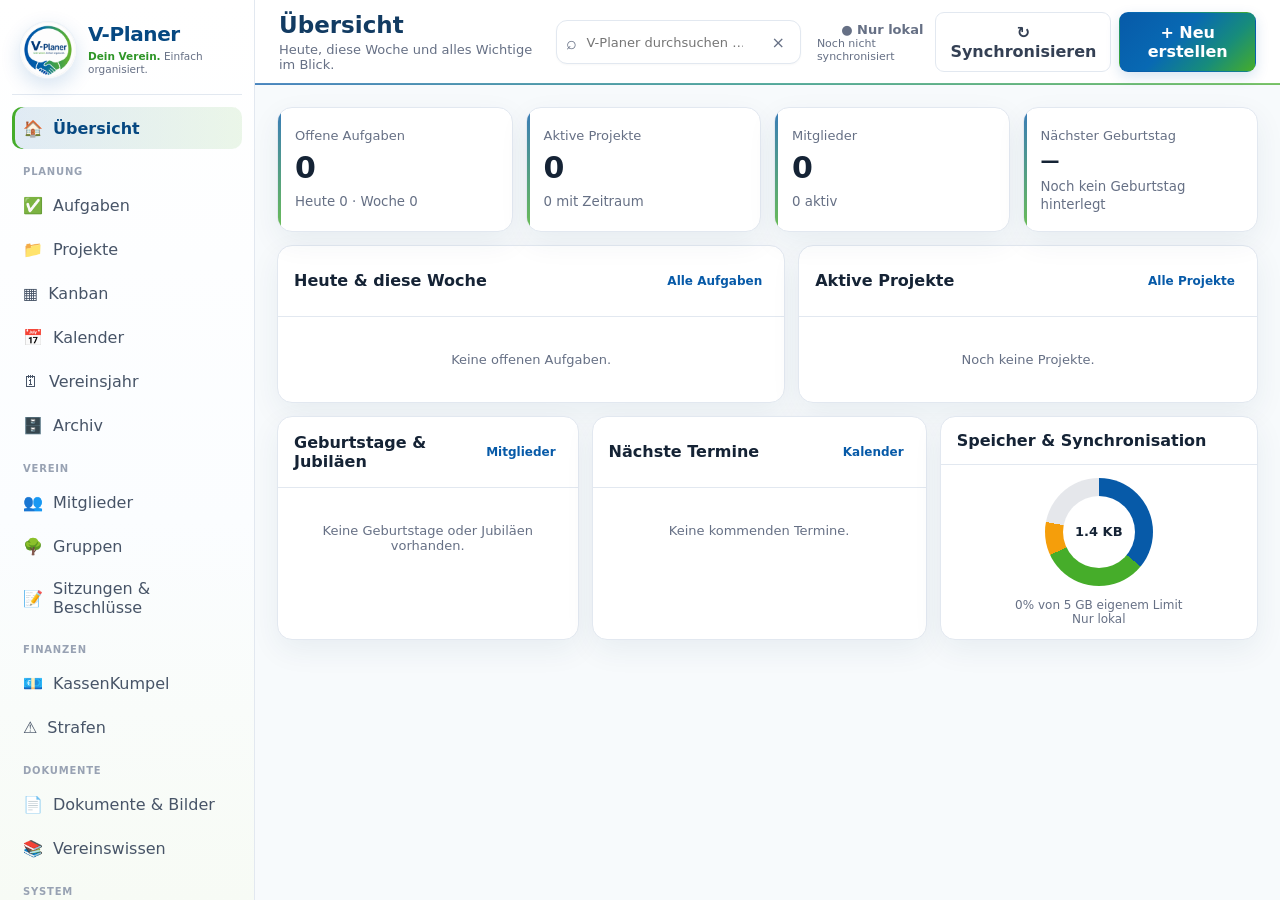
==== commit ed5d769e: "Add files via upload" ====
--- a/index.html
+++ b/index.html
@@ -54,12 +54,13 @@
       </div>
 
       <div class="nav-section">System</div>
+      <button class="nav-btn" data-view="trash">🗑️ <span>Papierkorb</span><span class="nav-count" id="trashNavCount"></span></button>
       <button class="nav-btn" data-view="storage">☁️ <span>Speicher & Sync</span></button>
       <button class="nav-btn" data-view="settings">⚙️ <span>Einstellungen</span></button>
     </nav>
 
     <div class="sidebar-footer">
-      <small>V-Planer Cloud · 1.0.4</small>
+      <small>V-Planer Cloud · 1.7.0</small>
     </div>
   </aside>
 
@@ -71,6 +72,15 @@
           <h1 id="pageTitle">Übersicht</h1>
           <div id="pageSubtitle" class="subtitle">Heute, diese Woche und alles Wichtige im Blick.</div>
         </div>
+      </div>
+      <div class="global-search" id="globalSearchWrap">
+        <button class="global-search-mobile-btn" id="globalSearchMobileBtn" type="button" aria-label="V-Planer durchsuchen">⌕</button>
+        <div class="global-search-field">
+          <span aria-hidden="true">⌕</span>
+          <input id="globalSearchInput" type="search" autocomplete="off" placeholder="V-Planer durchsuchen …" aria-label="V-Planer durchsuchen">
+          <button id="globalSearchClear" type="button" aria-label="Suche leeren">×</button>
+        </div>
+        <div class="global-search-results" id="globalSearchResults" hidden></div>
       </div>
       <div class="top-actions">
         <div class="sync-indicator">
@@ -160,7 +170,13 @@
       <section class="view" id="view-kanban"><div class="board" id="kanbanBoard"></div></section>
 
       <section class="view" id="view-calendar">
-        <div class="toolbar"><button class="btn primary" data-action="new-event">+ Termin</button></div>
+        <div class="toolbar calendar-view-toolbar">
+          <div class="calendar-mode-toggle" role="group" aria-label="Kalenderansicht">
+            <button class="btn secondary" id="calendarAgendaMode" type="button" data-calendar-mode="agenda">☷ Agenda</button>
+            <button class="btn secondary" id="calendarMonthMode" type="button" data-calendar-mode="month">▦ Monat</button>
+          </div>
+          <button class="btn primary" data-action="new-event">+ Termin</button>
+        </div>
         <div class="calendar-layout">
           <div class="card calendar-card">
             <div class="calendar-head">
@@ -178,6 +194,7 @@
               <span><i class="legend-dot birthday-dot"></i>Geburtstag</span>
             </div>
             <div class="calendar-grid" id="calendarGrid"></div>
+            <div class="calendar-agenda" id="calendarAgenda"></div>
           </div>
           <div class="card calendar-side-card"><div class="card-head"><h2>Nächste Einträge</h2></div><div class="card-body" id="calendarSideList"></div></div>
         </div>
@@ -288,6 +305,10 @@
             </select>
             <button class="btn secondary" id="memberSortDir" type="button">↑ Aufsteigend</button>
           </div>
+          <button class="btn secondary" id="memberImportBtn" type="button">⇧ Import</button>
+          <button class="btn secondary" id="memberExportBtn" type="button">⇩ Export</button>
+          <button class="btn secondary" id="householdManagerBtn" type="button">⌂ Haushalte</button>
+          <input id="memberImportInput" type="file" accept=".csv,.xlsx,text/csv,application/vnd.openxmlformats-officedocument.spreadsheetml.sheet" hidden>
           <button class="btn primary" data-action="new-member">+ Mitglied</button>
         </div>
         <div class="member-layout">
@@ -310,7 +331,7 @@
         </div>
         <div class="group-layout">
           <div class="card"><div class="card-head"><h2>Gruppenstruktur</h2></div><div class="card-body tree" id="groupTree"></div></div>
-          <div class="card"><div class="card-head"><h2 id="groupDetailTitle">Gruppendetails</h2><div class="head-actions"><button class="btn tiny secondary" id="editGroupBtn">Bearbeiten</button><button class="btn tiny danger" id="deleteGroupBtn">Löschen</button></div></div><div class="card-body" id="groupDetail"></div></div>
+          <div class="card"><div class="card-head"><h2 id="groupDetailTitle">Gruppendetails</h2><div class="head-actions"><button class="btn tiny secondary" id="linkGroupBtn" type="button">Verknüpfen</button><button class="btn tiny secondary" id="editGroupBtn">Bearbeiten</button><button class="btn tiny danger" id="deleteGroupBtn">Löschen</button></div></div><div class="card-body" id="groupDetail"></div></div>
         </div>
       </section>
 
@@ -351,7 +372,10 @@
       </section>
 
       <section class="view" id="view-documents">
-        <div class="toolbar"><button class="btn secondary" type="button" data-new-folder="documents">+ Ordner</button></div>
+        <div class="toolbar">
+          <input class="search" id="documentSearch" placeholder="Dateien im aktuellen Ordner durchsuchen …">
+          <button class="btn secondary" type="button" data-new-folder="documents">+ Ordner</button>
+        </div>
         <div class="content-browser-layout">
           <aside class="card folder-panel">
             <div class="card-head"><h2>Ordner</h2></div>
@@ -367,17 +391,16 @@
               </div>
               <div class="folder-export-status" data-export-status="documents" aria-live="polite"></div>
             </div>
-            <div class="doc-categories" id="docCategories"></div>
             <div class="card upload-card"><div class="upload-zone">
-              <div><h3>Datei hochladen</h3><p>Word, PDF, Excel, Präsentationen, Bilder und weitere Dateien. Ganze Ordner werden mit ihrer Unterordnerstruktur in V-Planer und Google Drive angelegt.</p></div>
+              <div><h3>Dateien ablegen</h3><p>PDF, Word, Excel, Präsentationen, Bilder und andere Vereinsdateien. Die Einordnung erfolgt ausschließlich über deine Ordnerstruktur – zusätzliche Kategorien sind nicht nötig.</p></div>
               <input id="fileInput" type="file" multiple>
               <input id="documentFolderInput" class="folder-upload-input" type="file" webkitdirectory directory multiple>
               <button class="btn secondary" id="documentFolderUploadBtn" type="button">Ordner hochladen</button>
               <div class="folder-upload-status" id="documentFolderUploadStatus" aria-live="polite"></div>
-              <select id="docCategory"><option>Protokolle</option><option>Dokumente</option><option>Bilder</option></select>
               <button class="btn primary" id="uploadBtn" type="button">In Drive hochladen</button>
             </div></div>
-            <div class="card table-card"><div class="table-wrap"><table class="table area-file-table"><thead><tr><th>Name</th><th>Kategorie</th><th>Größe</th><th>Datum</th><th></th></tr></thead><tbody id="docTable"></tbody></table></div></div>
+            <div class="browser-section-title"><h2>Dateien</h2><span id="documentFolderCount" class="mini-meta"></span></div>
+            <div class="card table-card"><div class="table-wrap"><table class="table area-file-table"><thead><tr><th>Name</th><th>Typ</th><th>Größe</th><th>Datum</th><th></th></tr></thead><tbody id="docTable"></tbody></table></div></div>
           </div>
         </div>
       </section>
@@ -419,6 +442,33 @@
         </div>
       </section>
 
+      <section class="view" id="view-trash">
+        <div class="toolbar trash-toolbar">
+          <input class="search" id="trashSearch" placeholder="Papierkorb durchsuchen …">
+          <select id="trashTypeFilter" aria-label="Papierkorb filtern">
+            <option value="">Alle Bereiche</option>
+            <option value="tasks">Aufgaben</option>
+            <option value="projects">Projekte</option>
+            <option value="events">Termine</option>
+            <option value="members">Mitglieder</option>
+            <option value="groups">Gruppen</option>
+            <option value="functions">Funktionen</option>
+            <option value="meetings">Sitzungen & Beschlüsse</option>
+            <option value="knowledge">Vereinswissen</option>
+            <option value="documents">Dokumente & Bilder</option>
+            <option value="folders">Ordner</option>
+            <option value="fines">Strafen</option>
+            <option value="households">Haushalte</option>
+          </select>
+          <button class="btn danger" id="emptyTrashBtn" type="button">Papierkorb leeren</button>
+        </div>
+        <div class="card trash-info">
+          <div><b>Papierkorb</b><span>Gelöschte Inhalte können wiederhergestellt oder endgültig entfernt werden. Ordner werden inklusive ihrer gelöschten Unterstruktur behandelt.</span></div>
+          <strong id="trashCount">0</strong>
+        </div>
+        <div class="trash-list" id="trashList"></div>
+      </section>
+
       <section class="view" id="view-storage">
         <div class="storage-grid">
           <div class="card"><div class="card-head"><h2>Speicherübersicht</h2></div><div class="card-body" id="storageDetail"></div></div>
@@ -428,9 +478,97 @@
 
       <section class="view" id="view-settings">
         <div class="settings-grid">
+          <div class="card setting-card club-masterdata-card settings-wide">
+            <div class="club-masterdata-head">
+              <div>
+                <h2>Vereinsdaten</h2>
+                <p class="setting-help">Zentrale Stammdaten des Vereins. Diese Angaben können später für Ausweise, Dokumente, Exporte und Vorlagen verwendet werden.</p>
+              </div>
+              <span class="settings-version-badge">V-Planer 1.7.0</span>
+            </div>
+
+            <div class="club-data-layout">
+              <section class="club-data-section club-data-brand">
+                <h3>Grunddaten</h3>
+                <div class="club-logo-editor">
+                  <div id="clubLogoPreview" class="club-logo-preview" aria-label="Vereinslogo Vorschau"></div>
+                  <div class="club-logo-controls">
+                    <label>Vereinslogo
+                      <input id="clubLogoInput" type="file" accept="image/*">
+                    </label>
+                    <button class="btn tiny secondary" id="clubLogoRemoveBtn" type="button">Logo entfernen</button>
+                    <small>Wird komprimiert in den V-Planer-Stammdaten gespeichert.</small>
+                  </div>
+                </div>
+                <div class="club-data-fields two">
+                  <label>Offizieller Vereinsname<input id="clubName" autocomplete="organization"></label>
+                  <label>Kurzname / Abkürzung<input id="clubShortName" placeholder="z. B. TSV Musterstadt"></label>
+                  <label>Gründungsdatum<input id="clubFoundedDate" type="date"></label>
+                  <label>Rechtsform<input id="clubLegalForm" list="clubLegalForms" placeholder="z. B. e. V."></label>
+                  <datalist id="clubLegalForms">
+                    <option value="e. V."><option value="nicht eingetragener Verein"><option value="gGmbH"><option value="Sonstige">
+                  </datalist>
+                </div>
+              </section>
+
+              <section class="club-data-section">
+                <h3>Anschrift & Kontakt</h3>
+                <div class="club-data-fields two">
+                  <label class="full">Straße / Hausnummer<input id="clubStreet" autocomplete="street-address"></label>
+                  <label>PLZ<input id="clubZip" inputmode="numeric" autocomplete="postal-code"></label>
+                  <label>Ort<input id="clubCity" autocomplete="address-level2"></label>
+                  <label>E-Mail<input id="clubEmail" type="email" autocomplete="email"></label>
+                  <label>Telefon<input id="clubPhone" type="tel" autocomplete="tel"></label>
+                  <label class="full">Website<input id="clubWebsite" type="url" placeholder="https://…"></label>
+                </div>
+              </section>
+
+              <section class="club-data-section">
+                <h3>Register & Verwaltung</h3>
+                <div class="club-data-fields two">
+                  <label>Vereinsregister-Nr.<input id="clubRegisterNo" placeholder="z. B. VR 1234"></label>
+                  <label>Registergericht<input id="clubRegisterCourt"></label>
+                  <label>Steuernummer<input id="clubTaxNo"></label>
+                  <label>Zuständiges Finanzamt<input id="clubTaxOffice"></label>
+                  <label>Geschäftsjahr von<input id="clubFiscalStart" placeholder="01.01."></label>
+                  <label>Geschäftsjahr bis<input id="clubFiscalEnd" placeholder="31.12."></label>
+                </div>
+              </section>
+
+              <section class="club-data-section">
+                <h3>Vereinsheim / Standardort</h3>
+                <div class="club-data-fields two">
+                  <label class="full">Bezeichnung<input id="clubVenueName" placeholder="z. B. Vereinsheim"></label>
+                  <label class="full">Straße / Hausnummer<input id="clubVenueStreet"></label>
+                  <label>PLZ<input id="clubVenueZip" inputmode="numeric"></label>
+                  <label>Ort<input id="clubVenueCity"></label>
+                </div>
+              </section>
+
+              <section class="club-data-section club-data-functions">
+                <h3>Verantwortliche Funktionen</h3>
+                <p class="setting-help">Die Personen werden nicht doppelt gepflegt. Verknüpfe hier bereits angelegte Funktionen aus dem Vereinsbereich.</p>
+                <div class="club-data-fields three">
+                  <label>Vorsitz<select id="clubChairFunction"></select></label>
+                  <label>Schriftführung<select id="clubSecretaryFunction"></select></label>
+                  <label>Kasse<select id="clubTreasurerFunction"></select></label>
+                </div>
+                <div class="club-function-note">Ändert sich die Besetzung einer Funktion, verwendet V-Planer automatisch die aktuelle verknüpfte Person.</div>
+              </section>
+
+              <section class="club-data-section">
+                <h3>Weitere Angaben</h3>
+                <div class="club-data-fields">
+                  <label>Kurze Vereinsbeschreibung<textarea id="clubDescription" rows="4" placeholder="Was macht den Verein aus?"></textarea></label>
+                  <label>Interne Hinweise<textarea id="clubInternalNotes" rows="4" placeholder="Nur für die interne Organisation relevante Hinweise …"></textarea></label>
+                </div>
+              </section>
+            </div>
+          </div>
+
           <div class="card setting-card">
-            <h2>Vereinsdaten</h2>
-            <label>Vereinsname<input id="clubName"></label>
+            <h2>Eigenes Profil</h2>
+            <p class="setting-help">Persönliche Angaben des aktuell verwendeten V-Planer-Profils. Diese gehören nicht zu den Vereinsstammdaten.</p>
             <label>Eigene Rolle<input id="userRole" placeholder="z. B. Vorsitzender"></label>
           </div>
 
@@ -535,7 +673,7 @@
             <div class="backup-action">
               <div>
                 <b>Komplettes Backup exportieren</b>
-                <small>Mitglieder, Aufgaben, Projekte, Termine, Gruppen, Sitzungen, Vereinswissen, Ordner, Einstellungen und Dokument-Metadaten.</small>
+                <small>Mitglieder, Beziehungen, Haushalte, Verknüpfungen, Aufgaben, Projekte, Termine, Gruppen, Sitzungen, Vereinswissen, Ordner, Einstellungen und Dokument-Metadaten.</small>
               </div>
               <button class="btn primary" id="exportBackupBtn" type="button">Backup exportieren</button>
             </div>
@@ -597,6 +735,7 @@
     <button data-view="documents" data-module="documents">📄 Dokumente & Bilder</button>
     <button data-view="knowledge" data-module="documents">📚 Vereinswissen</button>
     <div class="mobile-menu-section">System</div>
+    <button data-view="trash">🗑️ Papierkorb <span class="mobile-trash-count" id="mobileTrashCount"></span></button>
     <button data-view="storage">☁️ Speicher & Sync</button>
     <button data-view="settings">⚙️ Einstellungen</button>
   </div>
--- a/styles.css
+++ b/styles.css
@@ -1018,3 +1018,291 @@
   .folder-export-status{margin-top:0}
   .area-file-table .doc-actions{min-width:0}
 }
+
+
+/* V-Planer 1.0.4 – Explorer-Ordnerbaum */
+.folder-node-line{
+  display:grid;
+  grid-template-columns:22px minmax(0,1fr);
+  align-items:center;
+  gap:1px;
+  padding-left:calc(3px + var(--folder-level,0)*14px);
+  border-radius:9px;
+}
+.folder-node-line:hover{background:#f5f9fd}
+.folder-node-line.active{
+  background:linear-gradient(90deg,var(--blue-soft),var(--green-soft));
+}
+.folder-node-line .folder-node{
+  padding-left:4px;
+}
+.folder-node-main{
+  min-width:0;
+  border-radius:7px;
+}
+.folder-node-line.active .folder-node-main{
+  background:transparent;
+  color:var(--blue-dark);
+  font-weight:750;
+}
+.folder-expander,
+.folder-expander-placeholder{
+  width:22px;
+  min-width:22px;
+  height:32px;
+  display:grid;
+  place-items:center;
+}
+.folder-expander{
+  border:0;
+  background:transparent;
+  color:#667085;
+  cursor:pointer;
+  border-radius:6px;
+  font-size:18px;
+  line-height:1;
+  padding:0;
+}
+.folder-expander:hover{background:#eaf2f8;color:#344054}
+.folder-expander:focus-visible{outline:2px solid var(--blue);outline-offset:1px}
+.folder-expander-placeholder{pointer-events:none}
+.folder-node-children[hidden]{display:none!important}
+
+@media(max-width:780px){
+  .folder-node-line{grid-template-columns:30px minmax(0,1fr);padding-left:calc(2px + var(--folder-level,0)*11px)}
+  .folder-expander,.folder-expander-placeholder{width:30px;min-width:30px;height:42px}
+  .folder-expander{font-size:22px}
+  .folder-node-line .folder-node{min-height:42px}
+}
+
+
+/* V-Planer 1.0.4 – Dokumente als neutrales Archiv + Vereinswissen-Verknüpfung */
+#view-documents .toolbar .search{min-width:min(420px,100%)}
+.document-knowledge-link-count{
+  display:block;
+  margin-top:3px;
+  color:#175cd3;
+  font-size:9px;
+  font-weight:750;
+}
+.knowledge-card{display:flex;flex-direction:column;gap:8px}
+.knowledge-card-head{display:flex;justify-content:space-between;align-items:flex-start;gap:10px}
+.knowledge-card-head h3{margin:0 0 3px}
+.knowledge-link-badge{
+  display:inline-flex;align-items:center;justify-content:center;
+  min-height:26px;padding:3px 8px;border-radius:999px;
+  background:#eef5ff;color:#175cd3;font-size:10px;font-weight:800;white-space:nowrap
+}
+.knowledge-card-actions{display:flex;gap:10px;flex-wrap:wrap;margin-top:2px}
+.knowledge-linked-documents{
+  margin-top:2px;border:1px solid #dbe7f2;border-radius:12px;overflow:hidden;background:#fbfdff
+}
+.knowledge-linked-documents-head{
+  display:flex;align-items:center;justify-content:space-between;gap:10px;
+  padding:8px 10px;border-bottom:1px solid #e7eef5;background:#f5f9fd
+}
+.knowledge-linked-documents-head b{font-size:10px;color:#344054}
+.knowledge-linked-documents-head span{
+  min-width:22px;height:20px;border-radius:999px;display:grid;place-items:center;
+  background:#eaf2fb;color:#175cd3;font-size:9px;font-weight:850
+}
+.knowledge-linked-document{
+  display:grid;grid-template-columns:auto minmax(0,1fr) auto;gap:8px;align-items:center;
+  padding:8px 10px;border-bottom:1px solid #edf2f6
+}
+.knowledge-linked-document:last-child{border-bottom:0}
+.knowledge-linked-document-icon{font-size:15px}
+.knowledge-linked-document-copy{display:grid;gap:2px;min-width:0}
+.knowledge-linked-document-copy b{font-size:10px;overflow:hidden;text-overflow:ellipsis;white-space:nowrap}
+.knowledge-linked-document-copy small{font-size:9px;color:var(--muted);overflow:hidden;text-overflow:ellipsis;white-space:nowrap}
+.knowledge-linked-document-actions{display:flex;gap:7px;white-space:nowrap}
+
+.knowledge-document-picker{
+  border:1px solid var(--line);border-radius:13px;padding:11px;background:#fbfcfe
+}
+.knowledge-document-picker-head{
+  display:flex;justify-content:space-between;align-items:flex-start;gap:12px;margin-bottom:9px
+}
+.knowledge-document-picker-head>div{display:grid;gap:2px}
+.knowledge-document-picker-head b{font-size:11px;color:#344054}
+.knowledge-document-picker-head small{font-size:9px;color:var(--muted)}
+.knowledge-selected-count{
+  padding:4px 8px;border-radius:999px;background:#eef5ff;color:#175cd3;
+  font-size:9px;font-weight:800;white-space:nowrap
+}
+.knowledge-document-search{width:100%;margin:0 0 8px!important}
+.knowledge-document-choices{
+  display:flex;flex-direction:column;gap:4px;max-height:300px;overflow:auto;padding-right:3px
+}
+.knowledge-document-choice{
+  display:grid!important;grid-template-columns:auto auto minmax(0,1fr);gap:8px;align-items:center;
+  padding:8px!important;margin:0!important;border:1px solid #e4eaf0;border-radius:10px;background:#fff;cursor:pointer
+}
+.knowledge-document-choice:hover{border-color:#bfd3e7;background:#f8fbfe}
+.knowledge-document-choice input{margin:0;width:18px;height:18px}
+.knowledge-document-choice-icon{font-size:15px}
+.knowledge-document-choice-copy{display:grid;gap:2px;min-width:0}
+.knowledge-document-choice-copy b{font-size:10px;overflow:hidden;text-overflow:ellipsis;white-space:nowrap}
+.knowledge-document-choice-copy small{font-size:9px;color:var(--muted);overflow:hidden;text-overflow:ellipsis;white-space:nowrap}
+.knowledge-document-empty,.knowledge-document-no-result{padding:12px;text-align:center;color:var(--muted);font-size:10px}
+
+@media(max-width:760px){
+  #view-documents .toolbar .search{width:100%;min-width:0}
+  .knowledge-linked-document{grid-template-columns:auto minmax(0,1fr)}
+  .knowledge-linked-document-actions{grid-column:1/-1;justify-content:flex-end}
+  .knowledge-linked-document-actions .action-link{min-height:40px;display:inline-flex;align-items:center}
+  .knowledge-document-picker-head{flex-direction:column}
+  .knowledge-selected-count{align-self:flex-start}
+}
+
+
+/* V-Planer 1.4.0 – erweiterte Vereinsstammdaten */
+.settings-wide{grid-column:1/-1}
+.club-masterdata-card{padding:20px}
+.club-masterdata-head{display:flex;align-items:flex-start;justify-content:space-between;gap:14px;margin-bottom:14px}
+.club-masterdata-head .setting-help{max-width:760px;margin-bottom:0}
+.settings-version-badge{
+  flex:none;display:inline-flex;align-items:center;min-height:28px;padding:4px 9px;
+  border-radius:999px;background:linear-gradient(90deg,var(--blue-soft),var(--green-soft));
+  color:var(--blue-dark);font-size:10px;font-weight:850
+}
+.club-data-layout{display:grid;grid-template-columns:1fr 1fr;gap:12px}
+.club-data-section{
+  min-width:0;border:1px solid var(--line);border-radius:13px;padding:14px;background:#fbfdff
+}
+.club-data-section h3{margin:0 0 8px;font-size:13px;color:var(--blue-dark)}
+.club-data-section .setting-help{margin-bottom:10px}
+.club-data-brand,.club-data-functions{grid-column:1/-1}
+.club-data-fields{display:grid;grid-template-columns:1fr;gap:9px}
+.club-data-fields.two{grid-template-columns:1fr 1fr}
+.club-data-fields.three{grid-template-columns:repeat(3,minmax(0,1fr))}
+.club-data-fields label,.club-logo-controls label{
+  display:block;font-size:11px;font-weight:750;color:#475467
+}
+.club-data-fields .full{grid-column:1/-1}
+.club-data-fields input,.club-data-fields select,.club-data-fields textarea,.club-logo-controls input{
+  width:100%;padding:10px;border:1px solid var(--line);border-radius:9px;margin-top:4px;background:#fff
+}
+.club-data-fields textarea{resize:vertical;min-height:90px}
+.club-logo-editor{display:grid;grid-template-columns:120px minmax(0,1fr);gap:14px;align-items:center;margin:6px 0 14px}
+.club-logo-preview{
+  width:120px;height:120px;border:1px dashed #cbd5e1;border-radius:14px;background:#fff;
+  display:grid;place-items:center;overflow:hidden
+}
+.club-logo-preview img{width:100%;height:100%;object-fit:contain;padding:7px}
+.club-logo-placeholder{display:grid;place-items:center;gap:4px;color:var(--muted)}
+.club-logo-placeholder span{font-size:30px}.club-logo-placeholder small{font-size:9px}
+.club-logo-controls{display:grid;grid-template-columns:minmax(0,1fr) auto;gap:8px;align-items:end}
+.club-logo-controls label{grid-column:1/-1}
+.club-logo-controls small{grid-column:1/-1;color:var(--muted);font-size:9px}
+.club-function-note{margin-top:9px;font-size:9px;color:var(--muted)}
+.member-card-club-brand{display:flex;align-items:center;gap:8px}
+.member-card-club-logo{width:34px;height:34px;object-fit:contain;border-radius:7px;background:#fff;padding:2px}
+
+@media(max-width:900px){
+  .club-data-layout{grid-template-columns:1fr}
+  .club-data-brand,.club-data-functions{grid-column:auto}
+  .club-data-fields.three{grid-template-columns:1fr}
+}
+@media(max-width:620px){
+  .club-masterdata-head{flex-direction:column}
+  .club-data-fields.two{grid-template-columns:1fr}
+  .club-data-fields .full{grid-column:auto}
+  .club-logo-editor{grid-template-columns:88px minmax(0,1fr)}
+  .club-logo-preview{width:88px;height:88px}
+  .club-logo-controls{grid-template-columns:1fr}
+  .club-logo-controls .btn{width:100%;min-height:44px}
+  .club-data-section{padding:12px}
+}
+
+
+/* =========================================================
+   V-Planer 1.7.0 – Suche, Verknüpfungen, Papierkorb,
+   Mitglieder-Datenaustausch & Mobile Agenda
+   ========================================================= */
+.nav-count,.mobile-trash-count{display:none;min-width:18px;height:18px;padding:0 5px;border-radius:999px;align-items:center;justify-content:center;background:#fee4e2;color:#b42318;font-size:9px;font-weight:850;margin-left:auto}
+.nav-count.has-items,.mobile-trash-count.has-items{display:inline-flex}
+.topbar{position:sticky}
+.global-search{position:relative;flex:1;max-width:430px;margin:0 16px}
+.global-search-field{display:flex;align-items:center;gap:7px;background:#fff;border:1px solid var(--line);border-radius:11px;padding:0 9px;min-height:40px;box-shadow:0 1px 2px rgba(16,24,40,.03)}
+.global-search-field>span{color:var(--muted);font-size:18px}.global-search-field input{border:0;outline:0;min-width:0;flex:1;font-size:13px;background:transparent}
+.global-search-field button,.global-search-mobile-btn{border:0;background:transparent;color:var(--muted);cursor:pointer}
+.global-search-mobile-btn{display:none;font-size:24px;width:42px;height:42px;border-radius:10px}
+.global-search-results{position:absolute;z-index:90;top:46px;left:0;right:0;max-height:min(520px,70vh);overflow:auto;background:#fff;border:1px solid var(--line);border-radius:13px;box-shadow:0 20px 50px rgba(16,24,40,.16);padding:7px}
+.global-search-empty{padding:18px;text-align:center;color:var(--muted);font-size:12px}
+.global-search-group{padding:5px 0}.global-search-group+.global-search-group{border-top:1px solid var(--line)}
+.global-search-group-title{padding:5px 7px;color:#667085;font-size:9px;font-weight:850;text-transform:uppercase;letter-spacing:.06em}
+.global-search-hit{width:100%;border:0;background:transparent;text-align:left;padding:8px;border-radius:9px;cursor:pointer;display:grid;grid-template-columns:28px minmax(0,1fr);gap:8px;align-items:center;color:var(--text)}
+.global-search-hit:hover,.global-search-hit:focus-visible{background:#f2f7fb;outline:0}.global-search-hit-icon{font-size:18px}.global-search-hit-copy{display:grid;gap:2px;min-width:0}
+.global-search-hit-copy b,.global-search-hit-copy small{overflow:hidden;text-overflow:ellipsis;white-space:nowrap}.global-search-hit-copy b{font-size:11px}.global-search-hit-copy small{font-size:9px;color:var(--muted)}
+
+.link-count-badge{display:inline-flex;align-items:center;gap:3px;min-height:22px;padding:2px 7px;border-radius:999px;background:#eef5ff;color:#175cd3;font-size:9px;font-weight:800;white-space:nowrap}
+.record-links-panel{display:grid;gap:12px}.record-link-source{padding:10px 12px;border-radius:11px;background:linear-gradient(90deg,var(--blue-soft),var(--green-soft))}.record-link-source small{display:block;color:var(--muted);margin-top:2px}
+.record-link-add{display:grid;grid-template-columns:170px minmax(0,1fr) auto;gap:8px;align-items:end;padding:11px;border:1px solid var(--line);border-radius:12px;background:#fbfdff}
+.record-link-add label{font-size:10px;font-weight:800;color:#475467}.record-link-add select{width:100%;margin-top:4px;padding:9px;border:1px solid var(--line);border-radius:8px;background:#fff}
+.record-link-list{display:grid;gap:6px}.record-link-row{display:grid;grid-template-columns:30px minmax(0,1fr) auto;gap:8px;align-items:center;border:1px solid var(--line);border-radius:11px;padding:9px;background:#fff}
+.record-link-row-icon{font-size:18px}.record-link-row-copy{display:grid;gap:2px;min-width:0}.record-link-row-copy b,.record-link-row-copy small{overflow:hidden;text-overflow:ellipsis;white-space:nowrap}.record-link-row-copy b{font-size:11px}.record-link-row-copy small{font-size:9px;color:var(--muted)}
+.record-link-actions{display:flex;gap:6px;flex-wrap:wrap;justify-content:flex-end}
+
+.trash-toolbar{align-items:center}.trash-info{display:flex;align-items:center;justify-content:space-between;gap:14px;padding:14px 16px;margin-bottom:12px}
+.trash-info>div{display:grid;gap:3px}.trash-info span{font-size:10px;color:var(--muted)}.trash-info strong{font-size:24px;color:#b42318}.trash-list{display:grid;gap:8px}
+.trash-row{display:grid;grid-template-columns:34px minmax(0,1fr) auto;gap:10px;align-items:center;padding:12px 14px;background:#fff;border:1px solid var(--line);border-radius:12px}
+.trash-row-icon{font-size:20px}.trash-row-copy{min-width:0;display:grid;gap:3px}.trash-row-copy b{font-size:12px;overflow:hidden;text-overflow:ellipsis;white-space:nowrap}.trash-row-copy small{font-size:9px;color:var(--muted)}
+.trash-row-actions{display:flex;gap:7px;flex-wrap:wrap;justify-content:flex-end}
+
+.member-relation-section{margin-top:16px;border-top:1px solid var(--line);padding-top:13px}.member-relation-head{display:flex;align-items:center;justify-content:space-between;gap:8px;margin-bottom:7px}.member-relation-head h3{margin:0;font-size:13px}
+.member-relation-list{display:grid;gap:6px}.member-relation-row{display:grid;grid-template-columns:30px minmax(0,1fr);gap:8px;align-items:center;padding:8px 9px;border:1px solid var(--line);border-radius:10px;background:#fbfdff;cursor:pointer}
+.member-relation-row b{font-size:10px}.member-relation-row small{display:block;font-size:9px;color:var(--muted);margin-top:2px}
+.household-card{border:1px solid var(--line);border-radius:11px;padding:10px;display:grid;gap:7px}.household-card-head{display:flex;justify-content:space-between;gap:8px;align-items:flex-start}.household-members{display:flex;flex-wrap:wrap;gap:5px}
+.household-member-pill{font-size:9px;padding:3px 7px;border-radius:999px;background:#f1f5f9}.relationship-list{display:grid;gap:6px}.relationship-row{display:grid;grid-template-columns:minmax(0,1fr) auto;gap:8px;align-items:center;padding:9px;border:1px solid var(--line);border-radius:10px}
+.relationship-row small{display:block;color:var(--muted);font-size:9px;margin-top:2px}
+
+.member-io-intro{padding:10px 12px;border-radius:10px;background:#f5f9fd;color:#475467;font-size:10px;margin-bottom:10px}.member-import-mapping{display:grid;gap:6px}
+.member-import-map-row{display:grid;grid-template-columns:minmax(0,1fr) minmax(180px,.7fr);gap:8px;align-items:center}.member-import-map-row span{font-size:10px;overflow:hidden;text-overflow:ellipsis;white-space:nowrap}
+.member-import-map-row select{padding:8px;border:1px solid var(--line);border-radius:8px;background:#fff}.member-import-preview{overflow:auto;margin-top:10px;border:1px solid var(--line);border-radius:10px}
+.member-import-preview table{min-width:650px;width:100%;border-collapse:collapse}.member-import-preview th,.member-import-preview td{font-size:9px;padding:6px;border-bottom:1px solid var(--line);text-align:left;white-space:nowrap}
+.member-export-fields{display:grid;grid-template-columns:repeat(3,minmax(0,1fr));gap:6px}.member-export-field{display:flex!important;align-items:center;gap:6px;padding:7px;border:1px solid var(--line);border-radius:9px;background:#fff}.member-export-field input{width:auto!important;margin:0!important}
+
+.calendar-view-toolbar{justify-content:space-between}.calendar-mode-toggle{display:flex;gap:5px}.calendar-mode-toggle .btn.active{background:var(--blue);color:#fff;border-color:var(--blue)}
+.calendar-agenda{display:none;padding:4px 0 2px}.calendar-card.is-agenda .calendar-grid{display:none}.calendar-card.is-agenda .calendar-agenda{display:block}
+.calendar-agenda-day{padding:11px 12px;border-bottom:1px solid var(--line)}.calendar-agenda-day:last-child{border-bottom:0}.calendar-agenda-date{display:flex;align-items:baseline;justify-content:space-between;gap:8px;margin-bottom:7px}
+.calendar-agenda-date b{font-size:12px}.calendar-agenda-date span{font-size:9px;color:var(--muted)}.calendar-agenda-items{display:grid;gap:5px}
+.calendar-agenda-item{display:grid;grid-template-columns:58px 26px minmax(0,1fr) auto;gap:7px;align-items:center;width:100%;border:1px solid #e7edf3;background:#fff;border-radius:10px;padding:8px;text-align:left;cursor:pointer;color:var(--text)}
+.calendar-agenda-item:hover{background:#f8fbfe}.calendar-agenda-time{font-size:9px;font-weight:800;color:#475467}.calendar-agenda-icon{font-size:16px}.calendar-agenda-copy{min-width:0;display:grid;gap:2px}
+.calendar-agenda-copy b,.calendar-agenda-copy small{overflow:hidden;text-overflow:ellipsis;white-space:nowrap}.calendar-agenda-copy b{font-size:10px}.calendar-agenda-copy small{font-size:9px;color:var(--muted)}
+.calendar-agenda-kind{font-size:8px;text-transform:uppercase;letter-spacing:.04em;color:var(--muted);font-weight:800}.calendar-agenda-empty{padding:24px;text-align:center;color:var(--muted);font-size:11px}
+
+@media(max-width:900px){.global-search{max-width:330px;margin:0 8px}}
+@media(max-width:760px){
+  .topbar{gap:8px}.top-title{min-width:0;flex:1}.global-search{flex:0 0 auto;margin:0;position:static}.global-search-mobile-btn{display:grid;place-items:center}
+  .global-search-field{display:none;position:absolute;left:10px;right:10px;top:70px;z-index:95;box-shadow:0 12px 34px rgba(16,24,40,.18)}.global-search.mobile-open .global-search-field{display:flex}
+  .global-search-results{position:absolute;left:10px;right:10px;top:116px;max-height:62vh}.top-actions #quickCreateBtn{display:none}
+  .calendar-layout{display:block}.calendar-side-card{display:none}.calendar-view-toolbar{position:sticky;top:72px;z-index:20;background:var(--bg);padding-top:5px;padding-bottom:7px}.calendar-mode-toggle{flex:1}
+  .calendar-mode-toggle .btn{flex:1;min-height:44px}#view-calendar .calendar-view-toolbar>.btn.primary{min-height:44px}.calendar-card{padding:0;overflow:hidden}.calendar-head{padding:11px}.calendar-legend{padding:0 11px 9px;overflow:auto;white-space:nowrap}
+  .calendar-agenda-item{grid-template-columns:46px 24px minmax(0,1fr)}.calendar-agenda-kind{display:none}.calendar-card.is-month .calendar-grid{overflow-x:auto;grid-template-columns:repeat(7,minmax(88px,1fr));padding:0 8px 10px}.calendar-card.is-month{overflow-x:auto}
+  #view-members .toolbar{gap:7px}#view-members .toolbar>.search{width:100%;flex-basis:100%}#view-members .toolbar>select{flex:1;min-width:130px}#view-members .toolbar>.btn{min-height:44px;flex:1}
+  .member-layout{display:block}.member-layout>.table-card{margin-bottom:11px}.member-table thead{display:none}.member-table,.member-table tbody,.member-table tr,.member-table td{display:block;width:100%}
+  .member-table tr{margin:0 0 8px;border:1px solid var(--line);border-radius:11px;padding:8px;background:#fff}.member-table td{border:0!important;padding:6px 4px!important;display:flex;justify-content:space-between;gap:10px;text-align:right}
+  .member-table td:before{font-size:8px;color:var(--muted);font-weight:850;text-transform:uppercase;letter-spacing:.04em;text-align:left}.member-table td:nth-child(1):before{content:"Nr."}.member-table td:nth-child(2):before{content:"Name"}.member-table td:nth-child(3):before{content:"Status"}.member-table td:nth-child(4):before{content:"Alter"}.member-table td:nth-child(5):before{content:"Gruppen"}.member-table td:nth-child(6):before{content:"Nächster Termin"}
+  #view-tasks .task-table thead{display:none}#view-tasks .task-table,#view-tasks .task-table tbody,#view-tasks .task-table tr,#view-tasks .task-table td{display:block;width:100%}
+  #view-tasks .task-table tr{margin:0 0 8px;border:1px solid var(--line);border-radius:11px;padding:8px;background:#fff}#view-tasks .task-table td{border:0!important;padding:6px 4px!important;display:flex;justify-content:space-between;gap:10px;text-align:right}
+  #view-tasks .task-table td:before{font-size:8px;color:var(--muted);font-weight:850;text-transform:uppercase;letter-spacing:.04em;text-align:left}#view-tasks .task-table td:nth-child(1):before{content:"Aufgabe"}#view-tasks .task-table td:nth-child(2):before{content:"Projekt"}#view-tasks .task-table td:nth-child(3):before{content:"Gruppe"}#view-tasks .task-table td:nth-child(4):before{content:"Fällig"}#view-tasks .task-table td:nth-child(5):before{content:"Priorität"}#view-tasks .task-table td:nth-child(6):before{content:"Status"}#view-tasks .task-table td:nth-child(7):before{content:"Aktionen"}
+  .trash-row{grid-template-columns:30px minmax(0,1fr)}.trash-row-actions{grid-column:1/-1;justify-content:flex-end}.trash-row-actions .btn{min-height:42px}.record-link-add{grid-template-columns:1fr}.record-link-row{grid-template-columns:28px minmax(0,1fr)}.record-link-actions{grid-column:1/-1}
+  .member-export-fields{grid-template-columns:1fr 1fr}.member-import-map-row{grid-template-columns:1fr}
+  dialog{width:100vw!important;max-width:100vw!important;height:100dvh;max-height:100dvh;border-radius:0!important;margin:0}dialog .modal{height:100%;display:flex;flex-direction:column}dialog .modal-body{flex:1;max-height:none!important}
+}
+@media(max-width:480px){.member-export-fields{grid-template-columns:1fr}.calendar-agenda-item{grid-template-columns:42px 22px minmax(0,1fr)}}
+
+@media(max-width:780px){
+  #view-documents .area-file-table thead{display:none}
+  #view-documents .area-file-table,#view-documents .area-file-table tbody,#view-documents .area-file-table tr,#view-documents .area-file-table td{display:block;width:100%}
+  #view-documents .area-file-table tr{border-bottom:8px solid var(--bg);padding:7px 10px;background:#fff}
+  #view-documents .area-file-table td{border:0;border-bottom:1px solid var(--line);display:flex;justify-content:space-between;gap:12px;padding:8px 4px;text-align:right}
+  #view-documents .area-file-table td:last-child{border-bottom:0}
+  #view-documents .area-file-table td:before{font-size:10px;text-transform:uppercase;letter-spacing:.05em;color:var(--muted);font-weight:800;text-align:left;flex:0 0 30%}
+  #view-documents .area-file-table td:nth-child(1):before{content:"Datei"}
+  #view-documents .area-file-table td:nth-child(2):before{content:"Typ"}
+  #view-documents .area-file-table td:nth-child(3):before{content:"Größe"}
+  #view-documents .area-file-table td:nth-child(4):before{content:"Datum"}
+  #view-documents .area-file-table td:nth-child(5):before{content:"Aktion"}
+}
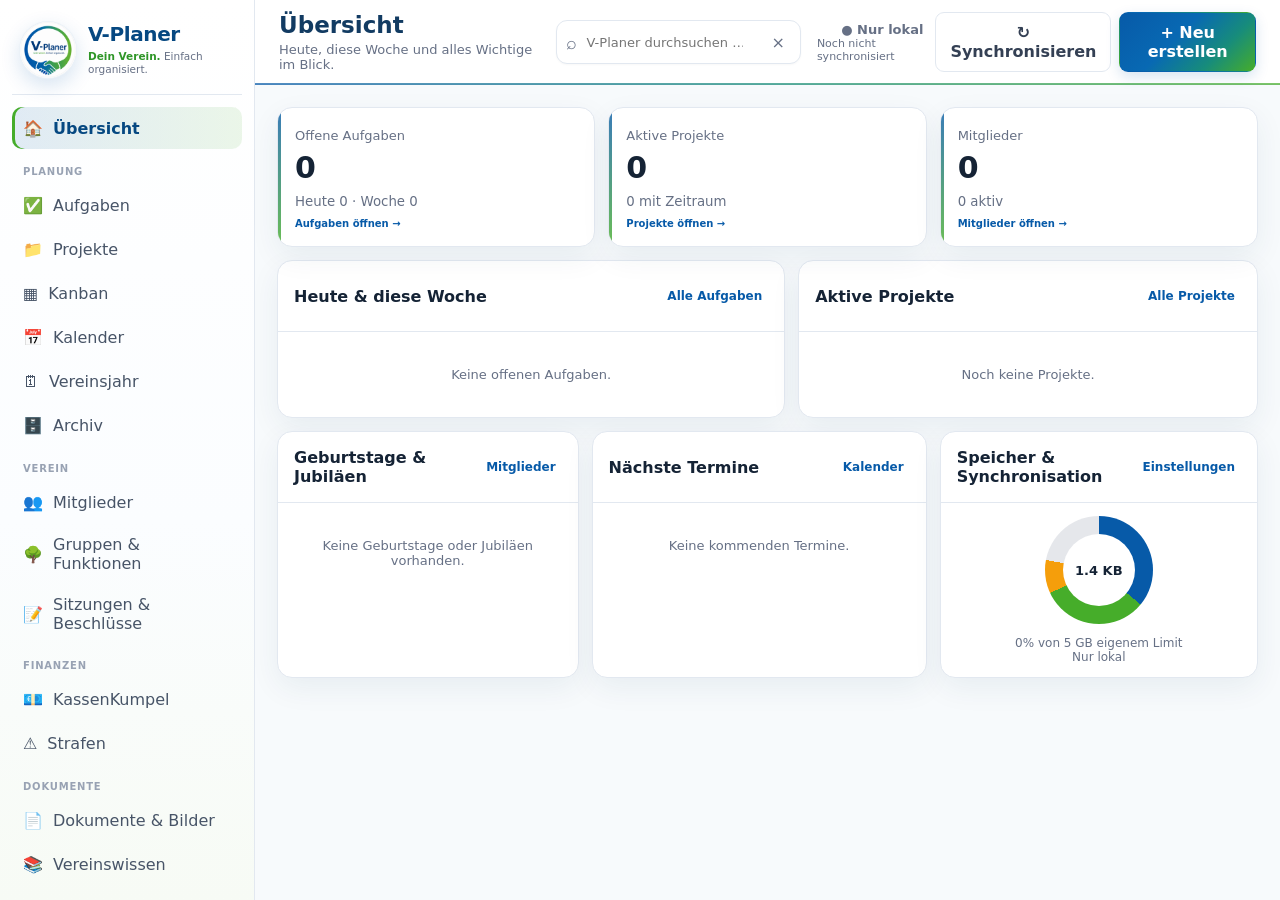
==== commit 5ede6bb3: "Add files via upload" ====
--- a/index.html
+++ b/index.html
@@ -1,749 +1,722 @@
-<!doctype html>
+<!DOCTYPE html>
+
 <html lang="de">
 <head>
-  <meta charset="utf-8">
-  <meta name="viewport" content="width=device-width,initial-scale=1,viewport-fit=cover">
-  <meta name="theme-color" content="#075aa8">
-  <meta name="description" content="V-Planer – Vereinsplanung, Mitglieder, Gruppen, Projekte und Dokumente.">
-  <title>V-Planer · Dein Verein. Einfach organisiert.</title>
-  <link rel="manifest" href="manifest.webmanifest">
-  <link rel="icon" href="icons/icon-192.png">
-  <link rel="stylesheet" href="styles.css">
-  <script src="https://accounts.google.com/gsi/client" async defer></script>
-  <script src="config.js"></script>
+<meta charset="utf-8"/>
+<meta content="width=device-width,initial-scale=1,viewport-fit=cover" name="viewport"/>
+<meta content="#075aa8" name="theme-color"/>
+<meta content="V-Planer – Vereinsplanung, Mitglieder, Gruppen, Projekte und Dokumente." name="description"/>
+<title>V-Planer · Dein Verein. Einfach organisiert.</title>
+<link href="manifest.webmanifest" rel="manifest"/>
+<link href="icons/icon-192.png" rel="icon"/>
+<link href="styles.css" rel="stylesheet"/>
+<script async="" defer="" src="https://accounts.google.com/gsi/client"></script>
+<script src="config.js"></script>
 </head>
 <body>
 <div class="app-shell">
-  <aside class="sidebar">
-    <div class="brand">
-      <img class="brand-logo" src="assets/v-planer-logo.png" alt="V-Planer Logo">
-      <div class="brand-copy">
-        <strong>V-Planer</strong>
-        <small><span>Dein Verein.</span> Einfach organisiert.</small>
-      </div>
-    </div>
-
-    <nav id="mainNav">
-      <button class="nav-btn active" data-view="dashboard">🏠 <span>Übersicht</span></button>
-
-      <div class="nav-section">Planung</div>
-      <button class="nav-btn" data-view="tasks">✅ <span>Aufgaben</span></button>
-      <button class="nav-btn" data-view="projects">📁 <span>Projekte</span></button>
-      <button class="nav-btn" data-view="kanban">▦ <span>Kanban</span></button>
-      <button class="nav-btn" data-view="calendar">📅 <span>Kalender</span></button>
-      <button class="nav-btn" data-view="year">🗓 <span>Vereinsjahr</span></button>
-      <button class="nav-btn" data-view="archive">🗄️ <span>Archiv</span></button>
-
-      <div class="nav-module" data-module="club">
-        <div class="nav-section">Verein</div>
-        <button class="nav-btn" data-view="members">👥 <span>Mitglieder</span></button>
-        <button class="nav-btn" data-view="groups">🌳 <span>Gruppen</span></button>
-        <button class="nav-btn" data-view="meetings">📝 <span>Sitzungen & Beschlüsse</span></button>
-      </div>
-
-      <div class="nav-module" data-module="finance">
-        <div class="nav-section">Finanzen</div>
-        <button class="nav-btn" data-view="finance-kasse">💶 <span>KassenKumpel</span></button>
-        <button class="nav-btn" data-view="finance-fines">⚠️ <span>Strafen</span></button>
-      </div>
-
-      <div class="nav-module" data-module="documents">
-        <div class="nav-section">Dokumente</div>
-        <button class="nav-btn" data-view="documents">📄 <span>Dokumente & Bilder</span></button>
-        <button class="nav-btn" data-view="knowledge">📚 <span>Vereinswissen</span></button>
-      </div>
-
-      <div class="nav-section">System</div>
-      <button class="nav-btn" data-view="trash">🗑️ <span>Papierkorb</span><span class="nav-count" id="trashNavCount"></span></button>
-      <button class="nav-btn" data-view="storage">☁️ <span>Speicher & Sync</span></button>
-      <button class="nav-btn" data-view="settings">⚙️ <span>Einstellungen</span></button>
-    </nav>
-
-    <div class="sidebar-footer">
-      <small>V-Planer Cloud · 1.7.0</small>
-    </div>
-  </aside>
-
-  <main class="main">
-    <header class="topbar">
-      <div class="top-title">
-        <img class="mobile-logo" src="assets/v-planer-logo.png" alt="V-Planer">
-        <div>
-          <h1 id="pageTitle">Übersicht</h1>
-          <div id="pageSubtitle" class="subtitle">Heute, diese Woche und alles Wichtige im Blick.</div>
-        </div>
-      </div>
-      <div class="global-search" id="globalSearchWrap">
-        <button class="global-search-mobile-btn" id="globalSearchMobileBtn" type="button" aria-label="V-Planer durchsuchen">⌕</button>
-        <div class="global-search-field">
-          <span aria-hidden="true">⌕</span>
-          <input id="globalSearchInput" type="search" autocomplete="off" placeholder="V-Planer durchsuchen …" aria-label="V-Planer durchsuchen">
-          <button id="globalSearchClear" type="button" aria-label="Suche leeren">×</button>
-        </div>
-        <div class="global-search-results" id="globalSearchResults" hidden></div>
-      </div>
-      <div class="top-actions">
-        <div class="sync-indicator">
-          <strong id="driveState">● Nur lokal</strong>
-          <small id="lastSync">Noch nicht synchronisiert</small>
-        </div>
-        <button class="btn secondary" id="syncBtn">↻ Synchronisieren</button>
-        <button class="btn primary" id="quickCreateBtn">+ Neu erstellen</button>
-      </div>
-    </header>
-
-    <div class="content">
-      <section class="view active" id="view-dashboard">
-        <div id="alertStrip" class="alert-strip hidden"></div>
-
-        <div class="metrics">
-          <div class="card metric"><span>Offene Aufgaben</span><b id="metricOpenTasks">0</b><small id="metricTaskHint">Heute 0 · Woche 0</small></div>
-          <div class="card metric"><span>Aktive Projekte</span><b id="metricProjects">0</b><small id="metricProjectHint">0 mit Termin</small></div>
-          <div class="card metric"><span>Mitglieder</span><b id="metricMembers">0</b><small id="metricMemberHint">0 aktiv</small></div>
-          <div class="card metric next-birthday-metric"><span>Nächster Geburtstag</span><b id="metricBirthdays">—</b><small id="metricBirthdayHint">Noch kein Geburtstag hinterlegt</small></div>
-        </div>
-
-        <div class="dash-grid two">
-          <div class="card">
-            <div class="card-head"><h2>Heute & diese Woche</h2><button class="link-btn" data-go="tasks">Alle Aufgaben</button></div>
-            <div class="card-body" id="dashboardTasks"></div>
-          </div>
-          <div class="card">
-            <div class="card-head"><h2>Aktive Projekte</h2><button class="link-btn" data-go="projects">Alle Projekte</button></div>
-            <div class="card-body" id="dashboardProjects"></div>
-          </div>
-        </div>
-
-        <div class="dash-grid three">
-          <div class="card">
-            <div class="card-head"><h2>Geburtstage & Jubiläen</h2><button class="link-btn" data-go="members">Mitglieder</button></div>
-            <div class="card-body" id="dashboardBirthdays"></div>
-          </div>
-          <div class="card">
-            <div class="card-head"><h2>Nächste Termine</h2><button class="link-btn" data-go="calendar">Kalender</button></div>
-            <div class="card-body" id="dashboardEvents"></div>
-          </div>
-          <div class="card">
-            <div class="card-head"><h2>Speicher & Synchronisation</h2></div>
-            <div class="card-body" id="dashboardStorage"></div>
-          </div>
-        </div>
-      </section>
-
-      <section class="view" id="view-tasks">
-        <div class="toolbar">
-          <input class="search" id="taskSearch" placeholder="Aufgaben durchsuchen …">
-          <select id="taskStatusFilter"><option value="">Alle Status</option><option value="open">Offen</option><option value="doing">In Arbeit</option><option value="wait">Warten</option><option value="done">Erledigt</option></select>
-          <div class="task-sort-mobile">
-            <select id="taskSortSelect" aria-label="Aufgaben sortieren">
-              <option value="due">Fälligkeit</option>
-              <option value="title">Aufgabe</option>
-              <option value="project">Projekt</option>
-              <option value="group">Gruppe</option>
-              <option value="priority">Priorität</option>
-              <option value="status">Status</option>
-            </select>
-            <button class="btn secondary" id="taskSortDir" type="button">↑ Aufsteigend</button>
-          </div>
-          <button class="btn primary" data-action="new-task">+ Aufgabe</button>
-        </div>
-        <div class="card table-card"><div class="table-wrap"><table class="table task-table"><thead><tr>
-            <th aria-sort="none"><button class="table-sort" type="button" data-task-sort="title">Aufgabe</button></th>
-            <th aria-sort="none"><button class="table-sort" type="button" data-task-sort="project">Projekt</button></th>
-            <th aria-sort="none"><button class="table-sort" type="button" data-task-sort="group">Gruppe</button></th>
-            <th aria-sort="ascending"><button class="table-sort active" type="button" data-task-sort="due">Fällig <span class="sort-arrow" aria-hidden="true">↑</span></button></th>
-            <th aria-sort="none"><button class="table-sort" type="button" data-task-sort="priority">Priorität</button></th>
-            <th aria-sort="none"><button class="table-sort" type="button" data-task-sort="status">Status</button></th>
-            <th>Aktionen</th>
-          </tr></thead><tbody id="taskTable"></tbody></table></div></div>
-      </section>
-
-      <section class="view" id="view-projects">
-        <div class="toolbar">
-          <input class="search" id="projectSearch" placeholder="Projekte durchsuchen …">
-          <select id="projectStatusFilter"><option value="">Alle Status</option><option value="planned">Geplant</option><option value="active">Aktiv</option><option value="paused">Pausiert</option><option value="closed">Abgeschlossen</option></select>
-          <button class="btn primary" data-action="new-project">+ Projekt</button>
-        </div>
-        <div class="cards-grid" id="projectGrid"></div>
-      </section>
-
-      <section class="view" id="view-kanban"><div class="board" id="kanbanBoard"></div></section>
-
-      <section class="view" id="view-calendar">
-        <div class="toolbar calendar-view-toolbar">
-          <div class="calendar-mode-toggle" role="group" aria-label="Kalenderansicht">
-            <button class="btn secondary" id="calendarAgendaMode" type="button" data-calendar-mode="agenda">☷ Agenda</button>
-            <button class="btn secondary" id="calendarMonthMode" type="button" data-calendar-mode="month">▦ Monat</button>
-          </div>
-          <button class="btn primary" data-action="new-event">+ Termin</button>
-        </div>
-        <div class="calendar-layout">
-          <div class="card calendar-card">
-            <div class="calendar-head">
-              <button id="prevMonth" class="calendar-nav-btn" type="button" aria-label="Vorheriger Monat">‹</button>
-              <div class="calendar-title-group">
-                <h2 id="calendarTitle"></h2>
-                <button id="todayMonth" class="calendar-today-btn" type="button">Heute</button>
-              </div>
-              <button id="nextMonth" class="calendar-nav-btn" type="button" aria-label="Nächster Monat">›</button>
-            </div>
-            <div class="calendar-legend" aria-label="Kalenderlegende">
-              <span><i class="legend-dot event-dot"></i>Termin</span>
-              <span><i class="legend-dot task-dot"></i>Aufgabe</span>
-              <span><i class="legend-dot project-dot"></i>Projekt</span>
-              <span><i class="legend-dot birthday-dot"></i>Geburtstag</span>
-            </div>
-            <div class="calendar-grid" id="calendarGrid"></div>
-            <div class="calendar-agenda" id="calendarAgenda"></div>
-          </div>
-          <div class="card calendar-side-card"><div class="card-head"><h2>Nächste Einträge</h2></div><div class="card-body" id="calendarSideList"></div></div>
-        </div>
-      </section>
-
-      <section class="view" id="view-year">
-        <div class="card year-overview-head">
-          <div class="calendar-head">
-            <button id="prevYear" class="calendar-nav-btn" type="button" aria-label="Vorheriges Jahr">‹</button>
-            <div class="calendar-title-group">
-              <h2 id="yearTitle"></h2>
-              <button id="todayYear" class="calendar-today-btn" type="button">Aktuelles Jahr</button>
-            </div>
-            <button id="nextYear" class="calendar-nav-btn" type="button" aria-label="Nächstes Jahr">›</button>
-          </div>
-          <div class="calendar-legend year-legend" aria-label="Legende Vereinsjahr">
-            <span><i class="legend-dot event-dot"></i>Termin</span>
-            <span><i class="legend-dot task-dot"></i>Aufgabe</span>
-            <span><i class="legend-dot project-dot"></i>Projekt</span>
-            <span><i class="legend-dot birthday-dot"></i>Geburtstag</span>
-            <span><i class="legend-dot jubilee-dot"></i>Vereinsjubiläum</span>
-          </div>
-          <small class="muted">Alle datumsbezogenen Einträge des gewählten Jahres werden angezeigt. Ein Klick öffnet den zugehörigen Datensatz.</small>
-        </div>
-        <div class="year-grid" id="yearGrid"></div>
-      </section>
-
-      <section class="view" id="view-archive">
-        <div class="archive-summary">
-          <div class="card archive-metric"><span>Archivierte Aufgaben</span><b id="archiveTaskCount">0</b><small>Erledigte Aufgaben</small></div>
-          <div class="card archive-metric"><span>Archivierte Projekte</span><b id="archiveProjectCount">0</b><small>Abgeschlossene Projekte</small></div>
-        </div>
-        <div class="archive-grid">
-          <div class="card">
-            <div class="card-head"><div><h2>Aufgabenarchiv</h2><small class="muted">Erledigte Aufgaben, die nicht mehr in den aktiven Listen erscheinen.</small></div></div>
-            <div class="card-body archive-list" id="archiveTasks"></div>
-          </div>
-          <div class="card">
-            <div class="card-head"><div><h2>Projektarchiv</h2><small class="muted">Abgeschlossene Projekte inklusive ihrer Historie.</small></div></div>
-            <div class="card-body archive-list" id="archiveProjects"></div>
-          </div>
-        </div>
-      </section>
-
-      <section class="view finance-view" id="view-finance-kasse" data-module="finance">
-        <div class="finance-kassen-head card">
-          <div class="finance-kassen-brand">
-            <img src="finance/kassenkumpel/assets/kassenkumpel-logo-192.png" alt="KassenKumpel">
-            <div>
-              <h2>KassenKumpel</h2>
-              <p>Kassenbuch, Barkasse, Belege, Kassenabschlüsse, Auswertungen und KassenKumpel-Einstellungen im V-Planer-Finanzbereich.</p>
-              <small id="kassenSyncState">KassenKumpel wird geladen …</small>
-            </div>
-          </div>
-          <div class="finance-kassen-version">integriert · 1.1.1</div>
-        </div>
-        <div class="finance-frame-card card">
-          <iframe id="kassenKumpelFrame" class="finance-frame" src="finance/kassenkumpel/index.html?embed=1" title="KassenKumpel" loading="lazy"></iframe>
-        </div>
-      </section>
-
-      <section class="view finance-view" id="view-finance-fines" data-module="finance">
-        <div class="finance-metrics">
-          <div class="card finance-metric"><span>Offener Betrag</span><b id="fineOpenAmount">0,00 €</b><small>Noch nicht bezahlt</small></div>
-          <div class="card finance-metric"><span>Bezahlt dieses Jahr</span><b id="finePaidYear">0,00 €</b><small>Eingegangene Strafen</small></div>
-          <div class="card finance-metric"><span>Offene Strafen</span><b id="fineOpenCount">0</b><small>Zu bearbeiten</small></div>
-          <div class="card finance-metric"><span>Strafen gesamt</span><b id="fineTotalCount">0</b><small>ohne gelöschte Einträge</small></div>
-        </div>
-        <div class="toolbar">
-          <input class="search" id="fineSearch" placeholder="Strafen durchsuchen …">
-          <select id="fineStatusFilter"><option value="">Alle Status</option><option value="open">Offen</option><option value="paid">Bezahlt</option><option value="waived">Erlassen</option></select>
-          <div class="fine-sort-mobile">
-            <select id="fineSortSelect" aria-label="Strafen sortieren">
-              <option value="date">Datum</option><option value="member">Mitglied</option><option value="reason">Grund</option><option value="amount">Betrag</option><option value="due">Fälligkeit</option><option value="status">Status</option>
-            </select>
-            <button class="btn secondary" id="fineSortDir" type="button">↓ Absteigend</button>
-          </div>
-          <button class="btn secondary fine-catalog-open-btn" id="fineCatalogBtn" type="button">📋 Strafkatalog</button>
-          <button class="btn primary" id="newFineBtn" type="button">+ Strafe</button>
-        </div>
-        <div id="fineOpenNotice" class="fine-open-notice" hidden></div>
-        <div class="card table-card"><div class="table-wrap"><table class="table fine-table">
-          <thead><tr>
-            <th aria-sort="descending"><button class="table-sort active" type="button" data-fine-sort="date">Datum <span class="sort-arrow">↓</span></button></th>
-            <th aria-sort="none"><button class="table-sort" type="button" data-fine-sort="member">Mitglied</button></th>
-            <th aria-sort="none"><button class="table-sort" type="button" data-fine-sort="reason">Grund</button></th>
-            <th aria-sort="none"><button class="table-sort" type="button" data-fine-sort="amount">Betrag</button></th>
-            <th aria-sort="none"><button class="table-sort" type="button" data-fine-sort="due">Fällig</button></th>
-            <th aria-sort="none"><button class="table-sort" type="button" data-fine-sort="status">Status</button></th>
-            <th>Aktionen</th>
-          </tr></thead><tbody id="fineTable"></tbody>
-        </table></div></div>
-      </section>
-
-      <section class="view" id="view-members">
-        <div class="toolbar">
-          <input class="search" id="memberSearch" placeholder="Mitglieder suchen …">
-          <select id="memberStatusFilter"><option value="">Alle Status</option><option value="active">Aktiv</option><option value="inactive">Deaktiviert</option><option value="passive">Passiv</option><option value="deceased">Verstorben</option></select>
-          <select id="memberHonoraryFilter" aria-label="Ehrenmitglieder filtern"><option value="">Alle Mitglieder</option><option value="yes">Nur Ehrenmitglieder</option><option value="no">Ohne Ehrenmitglieder</option></select>
-          <div class="member-sort-mobile">
-            <select id="memberSortSelect" aria-label="Mitglieder sortieren">
-              <option value="number">Nummer</option>
-              <option value="name">Name</option>
-              <option value="status">Status</option>
-              <option value="age">Alter</option>
-              <option value="groups">Gruppen</option>
-              <option value="next">Nächster Termin</option>
-            </select>
-            <button class="btn secondary" id="memberSortDir" type="button">↑ Aufsteigend</button>
-          </div>
-          <button class="btn secondary" id="memberImportBtn" type="button">⇧ Import</button>
-          <button class="btn secondary" id="memberExportBtn" type="button">⇩ Export</button>
-          <button class="btn secondary" id="householdManagerBtn" type="button">⌂ Haushalte</button>
-          <input id="memberImportInput" type="file" accept=".csv,.xlsx,text/csv,application/vnd.openxmlformats-officedocument.spreadsheetml.sheet" hidden>
-          <button class="btn primary" data-action="new-member">+ Mitglied</button>
-        </div>
-        <div class="member-layout">
-          <div class="card table-card"><div class="table-wrap"><table class="table member-table"><thead><tr>
-            <th aria-sort="none"><button class="table-sort" type="button" data-member-sort="number">Nr.</button></th>
-            <th aria-sort="ascending"><button class="table-sort active" type="button" data-member-sort="name">Name <span class="sort-arrow" aria-hidden="true">↑</span></button></th>
-            <th aria-sort="none"><button class="table-sort" type="button" data-member-sort="status">Status</button></th>
-            <th aria-sort="none"><button class="table-sort" type="button" data-member-sort="age">Alter</button></th>
-            <th aria-sort="none"><button class="table-sort" type="button" data-member-sort="groups">Gruppen</button></th>
-            <th aria-sort="none"><button class="table-sort" type="button" data-member-sort="next">Nächster Termin</button></th>
-          </tr></thead><tbody id="memberTable"></tbody></table></div></div>
-          <div class="card member-detail"><div class="card-head"><h2>Mitglied</h2></div><div class="card-body" id="memberDetail"></div></div>
-        </div>
-      </section>
-
-      <section class="view" id="view-groups">
-        <div class="toolbar">
-          <button class="btn primary" data-action="new-group">+ Gruppe</button>
-          <button class="btn secondary" id="newFunctionBtn">+ Funktion</button>
-        </div>
-        <div class="group-layout">
-          <div class="card"><div class="card-head"><h2>Gruppenstruktur</h2></div><div class="card-body tree" id="groupTree"></div></div>
-          <div class="card"><div class="card-head"><h2 id="groupDetailTitle">Gruppendetails</h2><div class="head-actions"><button class="btn tiny secondary" id="linkGroupBtn" type="button">Verknüpfen</button><button class="btn tiny secondary" id="editGroupBtn">Bearbeiten</button><button class="btn tiny danger" id="deleteGroupBtn">Löschen</button></div></div><div class="card-body" id="groupDetail"></div></div>
-        </div>
-      </section>
-
-      <section class="view" id="view-meetings">
-        <div class="toolbar">
-          <button class="btn primary" data-action="new-meeting">+ Sitzung</button>
-          <button class="btn secondary" type="button" data-new-folder="meetings">+ Ordner</button>
-        </div>
-        <div class="content-browser-layout">
-          <aside class="card folder-panel">
-            <div class="card-head"><h2>Ordner</h2></div>
-            <div class="card-body folder-tree" id="meetingFolderTree"></div>
-          </aside>
-          <div class="browser-main">
-            <div class="card folder-toolbar">
-              <div><small class="muted">Aktueller Ordner</small><div class="folder-breadcrumb" id="meetingFolderPath"></div></div>
-              <div class="folder-toolbar-actions">
-                <button class="btn tiny secondary folder-export-btn" type="button" data-export-folder="meetings">Exportieren</button>
-                <button class="btn tiny secondary" type="button" data-rename-folder="meetings">Umbenennen</button>
-                <button class="btn tiny danger" type="button" data-delete-folder="meetings">Ordner löschen</button>
-              </div>
-              <div class="folder-export-status" data-export-status="meetings" aria-live="polite"></div>
-            </div>
-            <div class="card upload-card"><div class="upload-zone">
-              <div><h3>Datei ablegen</h3><p>Word, PDF, Excel, Bilder und weitere Dateien im aktuellen Ordner. Ganze Ordner können inklusive Unterordnern übernommen werden.</p></div>
-              <input id="meetingFileInput" type="file" multiple>
-              <input id="meetingFolderInput" class="folder-upload-input" type="file" webkitdirectory directory multiple>
-              <button class="btn secondary" id="meetingFolderUploadBtn" type="button">Ordner hochladen</button>
-              <div class="folder-upload-status" id="meetingFolderUploadStatus" aria-live="polite"></div>
-              <button class="btn primary" id="meetingUploadBtn" type="button">In Drive hochladen</button>
-            </div></div>
-            <div class="browser-section-title"><h2>Sitzungen & Beschlüsse</h2><span id="meetingFolderCount" class="mini-meta"></span></div>
-            <div class="cards-grid" id="meetingGrid"></div>
-            <div class="browser-section-title"><h2>Dateien</h2></div>
-            <div class="card table-card"><div class="table-wrap"><table class="table area-file-table"><thead><tr><th>Name</th><th>Typ</th><th>Größe</th><th>Datum</th><th></th></tr></thead><tbody id="meetingFileTable"></tbody></table></div></div>
-          </div>
-        </div>
-      </section>
-
-      <section class="view" id="view-documents">
-        <div class="toolbar">
-          <input class="search" id="documentSearch" placeholder="Dateien im aktuellen Ordner durchsuchen …">
-          <button class="btn secondary" type="button" data-new-folder="documents">+ Ordner</button>
-        </div>
-        <div class="content-browser-layout">
-          <aside class="card folder-panel">
-            <div class="card-head"><h2>Ordner</h2></div>
-            <div class="card-body folder-tree" id="documentFolderTree"></div>
-          </aside>
-          <div class="browser-main">
-            <div class="card folder-toolbar">
-              <div><small class="muted">Aktueller Ordner</small><div class="folder-breadcrumb" id="documentFolderPath"></div></div>
-              <div class="folder-toolbar-actions">
-                <button class="btn tiny secondary folder-export-btn" type="button" data-export-folder="documents">Exportieren</button>
-                <button class="btn tiny secondary" type="button" data-rename-folder="documents">Umbenennen</button>
-                <button class="btn tiny danger" type="button" data-delete-folder="documents">Ordner löschen</button>
-              </div>
-              <div class="folder-export-status" data-export-status="documents" aria-live="polite"></div>
-            </div>
-            <div class="card upload-card"><div class="upload-zone">
-              <div><h3>Dateien ablegen</h3><p>PDF, Word, Excel, Präsentationen, Bilder und andere Vereinsdateien. Die Einordnung erfolgt ausschließlich über deine Ordnerstruktur – zusätzliche Kategorien sind nicht nötig.</p></div>
-              <input id="fileInput" type="file" multiple>
-              <input id="documentFolderInput" class="folder-upload-input" type="file" webkitdirectory directory multiple>
-              <button class="btn secondary" id="documentFolderUploadBtn" type="button">Ordner hochladen</button>
-              <div class="folder-upload-status" id="documentFolderUploadStatus" aria-live="polite"></div>
-              <button class="btn primary" id="uploadBtn" type="button">In Drive hochladen</button>
-            </div></div>
-            <div class="browser-section-title"><h2>Dateien</h2><span id="documentFolderCount" class="mini-meta"></span></div>
-            <div class="card table-card"><div class="table-wrap"><table class="table area-file-table"><thead><tr><th>Name</th><th>Typ</th><th>Größe</th><th>Datum</th><th></th></tr></thead><tbody id="docTable"></tbody></table></div></div>
-          </div>
-        </div>
-      </section>
-
-      <section class="view" id="view-knowledge">
-        <div class="toolbar">
-          <input class="search" id="knowledgeSearch" placeholder="Vereinswissen im aktuellen Ordner durchsuchen …">
-          <button class="btn primary" data-action="new-knowledge">+ Eintrag</button>
-          <button class="btn secondary" type="button" data-new-folder="knowledge">+ Ordner</button>
-        </div>
-        <div class="content-browser-layout">
-          <aside class="card folder-panel">
-            <div class="card-head"><h2>Ordner</h2></div>
-            <div class="card-body folder-tree" id="knowledgeFolderTree"></div>
-          </aside>
-          <div class="browser-main">
-            <div class="card folder-toolbar">
-              <div><small class="muted">Aktueller Ordner</small><div class="folder-breadcrumb" id="knowledgeFolderPath"></div></div>
-              <div class="folder-toolbar-actions">
-                <button class="btn tiny secondary folder-export-btn" type="button" data-export-folder="knowledge">Exportieren</button>
-                <button class="btn tiny secondary" type="button" data-rename-folder="knowledge">Umbenennen</button>
-                <button class="btn tiny danger" type="button" data-delete-folder="knowledge">Ordner löschen</button>
-              </div>
-              <div class="folder-export-status" data-export-status="knowledge" aria-live="polite"></div>
-            </div>
-            <div class="card upload-card"><div class="upload-zone">
-              <div><h3>Datei zum Vereinswissen ablegen</h3><p>Zum Beispiel Anleitungen, Word-Dateien, PDFs oder Vorlagen. Ganze Ordner können inklusive Unterordnern hochgeladen werden.</p></div>
-              <input id="knowledgeFileInput" type="file" multiple>
-              <input id="knowledgeFolderInput" class="folder-upload-input" type="file" webkitdirectory directory multiple>
-              <button class="btn secondary" id="knowledgeFolderUploadBtn" type="button">Ordner hochladen</button>
-              <div class="folder-upload-status" id="knowledgeFolderUploadStatus" aria-live="polite"></div>
-              <button class="btn primary" id="knowledgeUploadBtn" type="button">In Drive hochladen</button>
-            </div></div>
-            <div class="browser-section-title"><h2>Wissenseinträge</h2><span id="knowledgeFolderCount" class="mini-meta"></span></div>
-            <div class="cards-grid" id="knowledgeGrid"></div>
-            <div class="browser-section-title"><h2>Dateien</h2></div>
-            <div class="card table-card"><div class="table-wrap"><table class="table area-file-table"><thead><tr><th>Name</th><th>Typ</th><th>Größe</th><th>Datum</th><th></th></tr></thead><tbody id="knowledgeFileTable"></tbody></table></div></div>
-          </div>
-        </div>
-      </section>
-
-      <section class="view" id="view-trash">
-        <div class="toolbar trash-toolbar">
-          <input class="search" id="trashSearch" placeholder="Papierkorb durchsuchen …">
-          <select id="trashTypeFilter" aria-label="Papierkorb filtern">
-            <option value="">Alle Bereiche</option>
-            <option value="tasks">Aufgaben</option>
-            <option value="projects">Projekte</option>
-            <option value="events">Termine</option>
-            <option value="members">Mitglieder</option>
-            <option value="groups">Gruppen</option>
-            <option value="functions">Funktionen</option>
-            <option value="meetings">Sitzungen & Beschlüsse</option>
-            <option value="knowledge">Vereinswissen</option>
-            <option value="documents">Dokumente & Bilder</option>
-            <option value="folders">Ordner</option>
-            <option value="fines">Strafen</option>
-            <option value="households">Haushalte</option>
-          </select>
-          <button class="btn danger" id="emptyTrashBtn" type="button">Papierkorb leeren</button>
-        </div>
-        <div class="card trash-info">
-          <div><b>Papierkorb</b><span>Gelöschte Inhalte können wiederhergestellt oder endgültig entfernt werden. Ordner werden inklusive ihrer gelöschten Unterstruktur behandelt.</span></div>
-          <strong id="trashCount">0</strong>
-        </div>
-        <div class="trash-list" id="trashList"></div>
-      </section>
-
-      <section class="view" id="view-storage">
-        <div class="storage-grid">
-          <div class="card"><div class="card-head"><h2>Speicherübersicht</h2></div><div class="card-body" id="storageDetail"></div></div>
-          <div class="card"><div class="card-head"><h2>Google Drive</h2></div><div class="card-body"><div class="notice" id="driveInfo">Noch nicht verbunden.</div><div class="button-row"><button class="btn primary" id="connectDriveBtn">Google Drive verbinden</button><button class="btn secondary" id="syncNowBtn">Jetzt synchronisieren</button></div><div class="meta-box"><b>OAuth Client-ID</b><div id="clientIdDisplay"></div></div></div></div>
-        </div>
-      </section>
-
-      <section class="view" id="view-settings">
-        <div class="settings-grid">
-          <div class="card setting-card club-masterdata-card settings-wide">
-            <div class="club-masterdata-head">
-              <div>
-                <h2>Vereinsdaten</h2>
-                <p class="setting-help">Zentrale Stammdaten des Vereins. Diese Angaben können später für Ausweise, Dokumente, Exporte und Vorlagen verwendet werden.</p>
-              </div>
-              <span class="settings-version-badge">V-Planer 1.7.0</span>
-            </div>
-
-            <div class="club-data-layout">
-              <section class="club-data-section club-data-brand">
-                <h3>Grunddaten</h3>
-                <div class="club-logo-editor">
-                  <div id="clubLogoPreview" class="club-logo-preview" aria-label="Vereinslogo Vorschau"></div>
-                  <div class="club-logo-controls">
-                    <label>Vereinslogo
-                      <input id="clubLogoInput" type="file" accept="image/*">
-                    </label>
-                    <button class="btn tiny secondary" id="clubLogoRemoveBtn" type="button">Logo entfernen</button>
-                    <small>Wird komprimiert in den V-Planer-Stammdaten gespeichert.</small>
-                  </div>
-                </div>
-                <div class="club-data-fields two">
-                  <label>Offizieller Vereinsname<input id="clubName" autocomplete="organization"></label>
-                  <label>Kurzname / Abkürzung<input id="clubShortName" placeholder="z. B. TSV Musterstadt"></label>
-                  <label>Gründungsdatum<input id="clubFoundedDate" type="date"></label>
-                  <label>Rechtsform<input id="clubLegalForm" list="clubLegalForms" placeholder="z. B. e. V."></label>
-                  <datalist id="clubLegalForms">
-                    <option value="e. V."><option value="nicht eingetragener Verein"><option value="gGmbH"><option value="Sonstige">
-                  </datalist>
-                </div>
-              </section>
-
-              <section class="club-data-section">
-                <h3>Anschrift & Kontakt</h3>
-                <div class="club-data-fields two">
-                  <label class="full">Straße / Hausnummer<input id="clubStreet" autocomplete="street-address"></label>
-                  <label>PLZ<input id="clubZip" inputmode="numeric" autocomplete="postal-code"></label>
-                  <label>Ort<input id="clubCity" autocomplete="address-level2"></label>
-                  <label>E-Mail<input id="clubEmail" type="email" autocomplete="email"></label>
-                  <label>Telefon<input id="clubPhone" type="tel" autocomplete="tel"></label>
-                  <label class="full">Website<input id="clubWebsite" type="url" placeholder="https://…"></label>
-                </div>
-              </section>
-
-              <section class="club-data-section">
-                <h3>Register & Verwaltung</h3>
-                <div class="club-data-fields two">
-                  <label>Vereinsregister-Nr.<input id="clubRegisterNo" placeholder="z. B. VR 1234"></label>
-                  <label>Registergericht<input id="clubRegisterCourt"></label>
-                  <label>Steuernummer<input id="clubTaxNo"></label>
-                  <label>Zuständiges Finanzamt<input id="clubTaxOffice"></label>
-                  <label>Geschäftsjahr von<input id="clubFiscalStart" placeholder="01.01."></label>
-                  <label>Geschäftsjahr bis<input id="clubFiscalEnd" placeholder="31.12."></label>
-                </div>
-              </section>
-
-              <section class="club-data-section">
-                <h3>Vereinsheim / Standardort</h3>
-                <div class="club-data-fields two">
-                  <label class="full">Bezeichnung<input id="clubVenueName" placeholder="z. B. Vereinsheim"></label>
-                  <label class="full">Straße / Hausnummer<input id="clubVenueStreet"></label>
-                  <label>PLZ<input id="clubVenueZip" inputmode="numeric"></label>
-                  <label>Ort<input id="clubVenueCity"></label>
-                </div>
-              </section>
-
-              <section class="club-data-section club-data-functions">
-                <h3>Verantwortliche Funktionen</h3>
-                <p class="setting-help">Die Personen werden nicht doppelt gepflegt. Verknüpfe hier bereits angelegte Funktionen aus dem Vereinsbereich.</p>
-                <div class="club-data-fields three">
-                  <label>Vorsitz<select id="clubChairFunction"></select></label>
-                  <label>Schriftführung<select id="clubSecretaryFunction"></select></label>
-                  <label>Kasse<select id="clubTreasurerFunction"></select></label>
-                </div>
-                <div class="club-function-note">Ändert sich die Besetzung einer Funktion, verwendet V-Planer automatisch die aktuelle verknüpfte Person.</div>
-              </section>
-
-              <section class="club-data-section">
-                <h3>Weitere Angaben</h3>
-                <div class="club-data-fields">
-                  <label>Kurze Vereinsbeschreibung<textarea id="clubDescription" rows="4" placeholder="Was macht den Verein aus?"></textarea></label>
-                  <label>Interne Hinweise<textarea id="clubInternalNotes" rows="4" placeholder="Nur für die interne Organisation relevante Hinweise …"></textarea></label>
-                </div>
-              </section>
-            </div>
-          </div>
-
-          <div class="card setting-card">
-            <h2>Eigenes Profil</h2>
-            <p class="setting-help">Persönliche Angaben des aktuell verwendeten V-Planer-Profils. Diese gehören nicht zu den Vereinsstammdaten.</p>
-            <label>Eigene Rolle<input id="userRole" placeholder="z. B. Vorsitzender"></label>
-          </div>
-
-          <div class="card setting-card" data-module="club">
-            <h2>Ehrenmitglieder</h2>
-            <p class="setting-help">Lege fest, wie die Kennzeichnung „Ehrenmitglied“ im Mitgliederbereich verwendet wird.</p>
-            <div class="switch-row"><div><b>Ehrenmitglieder automatisch beitragsfrei</b><small>Markiert Ehrenmitglieder im V-Planer als beitragsfrei. Es werden dadurch keine automatischen Bank- oder Kassenbuchungen erzeugt.</small></div><label class="switch"><input id="honoraryContributionFree" type="checkbox"><span></span></label></div>
-          </div>
-
-          <div class="card setting-card">
-            <h2>Darstellung & Skalierung</h2>
-            <p class="setting-help">Passe die Größe der gesamten V-Planer-Oberfläche an dein Gerät und deine bevorzugte Darstellung an.</p>
-            <label>Oberflächengröße <b id="uiScaleLabel">100%</b>
-              <input id="uiScale" type="range" min="80" max="125" step="5" value="100">
-            </label>
-            <div class="scale-guide"><span>80%</span><span>100%</span><span>125%</span></div>
-            <button class="btn secondary" id="resetUiScaleBtn" type="button">Auf 100% zurücksetzen</button>
-          </div>
-
-
-          <div class="card setting-card">
-            <h2>Bereiche ein-/ausblenden</h2>
-            <p class="setting-help">Die Daten bleiben erhalten. Es wird nur die Navigation ausgeblendet.</p>
-            <div class="switch-row"><div><b>Verein</b><small>Mitglieder, Gruppen, Sitzungen</small></div><label class="switch"><input id="moduleClub" type="checkbox"><span></span></label></div>
-            <div class="switch-row"><div><b>Finanzen</b><small>KassenKumpel und Strafen</small></div><label class="switch"><input id="moduleFinance" type="checkbox"><span></span></label></div>
-            <div class="switch-row"><div><b>Dokumente</b><small>Dokumente, Bilder, Vereinswissen</small></div><label class="switch"><input id="moduleDocuments" type="checkbox"><span></span></label></div>
-          </div>
-
-          <div class="card setting-card group-types-setting" data-module="club">
-            <h2>Gruppenarten</h2>
-            <p class="setting-help">Lege fest, welche Arten beim Erstellen einer Gruppe zur Auswahl stehen. Du kannst die Namen ändern, Einträge hinzufügen oder entfernen und die Reihenfolge anpassen.</p>
-            <div id="groupTypeList" class="group-type-list"></div>
-            <button class="btn secondary group-type-add" id="addGroupTypeBtn" type="button">+ Gruppenart hinzufügen</button>
-            <p class="setting-help group-type-note">Das Entfernen einer Gruppenart löscht keine bereits vorhandenen Gruppen. Bestehende Einträge behalten ihre bisherige Bezeichnung.</p>
-          </div>
-
-          <div class="card setting-card">
-            <h2>Warnungen & Erinnerungen</h2>
-            <p class="setting-help">Einfaches 3-Stufen-System für Aufgaben, Projekte und Termine.</p>
-            <div class="switch-row"><div><b>Warnsystem aktiv</b><small>Fälligkeiten farblich hervorheben</small></div><label class="switch"><input id="reminderEnabled" type="checkbox"><span></span></label></div>
-            <label>Hinweis ab <b id="infoDaysLabel">14</b> Tagen vorher<input id="infoDays" type="range" min="1" max="60"></label>
-            <label>Warnung ab <b id="warningDaysLabel">7</b> Tagen vorher<input id="warningDays" type="range" min="1" max="30"></label>
-            <label>Alarm ab <b id="alarmDaysLabel">2</b> Tagen vorher<input id="alarmDays" type="range" min="0" max="14"></label>
-            <div class="switch-row"><div><b>Geburtstage in dieser Woche</b><small>Hinweis auf der Übersicht</small></div><label class="switch"><input id="birthdayWeekReminder" type="checkbox"><span></span></label></div>
-            <div class="switch-row"><div><b>Runde Geburtstage hervorheben</b><small>Besondere Geburtstage auf der Übersicht deutlich markieren</small></div><label class="switch"><input id="roundBirthdayReminder" type="checkbox"><span></span></label></div>
-            <label>Runde Geburtstagsalter
-              <input id="roundBirthdayAgesInput" type="text" inputmode="numeric" placeholder="z. B. 20, 30, 40, 50, 60, 70, 80, 90, 100">
-              <small class="setting-help-inline">Kommagetrennt. Diese Altersstufen werden als runder Geburtstag hervorgehoben.</small>
-            </label>
-            <div class="switch-row"><div><b>Jubiläen erinnern</b><small>Wichtige Eintrittsjubiläen auf der Übersicht anzeigen</small></div><label class="switch"><input id="jubileeReminder" type="checkbox"><span></span></label></div>
-            <label>Wichtige Jubiläumsjahre
-              <input id="jubileeYearsInput" type="text" inputmode="numeric" placeholder="z. B. 10, 20, 25, 30, 40, 50">
-              <small class="setting-help-inline">Kommagetrennt. Diese Jahre werden auf der Übersicht und im Vereinsjahr als Jubiläum berücksichtigt.</small>
-            </label>
-          </div>
-
-          <div class="card setting-card calendar-sync-card" id="calendarSyncCard">
-            <h2>Google Kalender</h2>
-            <p class="setting-help">Zwei-Wege-Synchronisierung mit dem eigenen Google-Kalender „V-Planer“. Änderungen an Terminen werden in beide Richtungen abgeglichen; neue Termine im Google-Kalender werden automatisch in V-Planer übernommen. Aufgaben und Projekte werden ebenfalls abgeglichen, soweit ihre Kalenderdarstellung dies zulässt.</p>
-
-            <div id="calendarConnectionState" class="calendar-sync-state">Google Kalender noch nicht verbunden</div>
-            <div id="calendarSyncMeta" class="calendar-sync-meta">Noch nicht synchronisiert</div>
-
-            <div class="switch-row">
-              <div><b>Kalendersynchronisierung aktiv</b><small>Änderungen bei bestehender Verbindung in beide Richtungen abgleichen</small></div>
-              <label class="switch"><input id="calendarSyncEnabled" type="checkbox"><span></span></label>
-            </div>
-            <div class="switch-row">
-              <div><b>Termine synchronisieren</b><small>Mit Von-/Bis-Datum und Uhrzeiten</small></div>
-              <label class="switch"><input id="calendarSyncEvents" type="checkbox"><span></span></label>
-            </div>
-            <div class="switch-row">
-              <div><b>Geburtstage synchronisieren</b><small>Als jährliche ganztägige Einträge aus den Mitgliedsdaten</small></div>
-              <label class="switch"><input id="calendarSyncBirthdays" type="checkbox"><span></span></label>
-            </div>
-            <div class="switch-row">
-              <div><b>Aufgaben synchronisieren</b><small>Als ganztägiger Eintrag am Fälligkeitsdatum</small></div>
-              <label class="switch"><input id="calendarSyncTasks" type="checkbox"><span></span></label>
-            </div>
-            <div class="switch-row">
-              <div><b>Projekte synchronisieren</b><small>Als ganztägiger Eintrag über den Projektzeitraum</small></div>
-              <label class="switch"><input id="calendarSyncProjects" type="checkbox"><span></span></label>
-            </div>
-
-            <label>Kalendername<input id="calendarName" value="V-Planer"></label>
-
-            <div class="calendar-sync-actions">
-              <button class="btn primary" id="connectCalendarBtn" type="button">Google Kalender verbinden</button>
-              <button class="btn secondary" id="disconnectCalendarBtn" type="button">Verbindung trennen</button>
-            </div>
-
-            <div class="calendar-sync-note">
-              <b>Einmalige Google-Cloud-Einrichtung</b>
-              <span>Im selben Google-Cloud-Projekt wie für Drive muss zusätzlich die <strong>Google Calendar API</strong> aktiviert sein. V-Planer verwaltet ausschließlich den von V-Planer angelegten Kalender. Neue oder geänderte Termine in diesem Kalender werden beim Synchronisieren zurück in V-Planer übernommen.</span>
-            </div>
-          </div>
-
-          <div class="card setting-card backup-setting-card">
-            <h2>Backup & Wiederherstellung</h2>
-            <p class="setting-help">Sichere den kompletten strukturierten V-Planer-Datenbestand als JSON-Datei oder stelle ihn später wieder her.</p>
-
-            <div class="backup-action">
-              <div>
-                <b>Komplettes Backup exportieren</b>
-                <small>Mitglieder, Beziehungen, Haushalte, Verknüpfungen, Aufgaben, Projekte, Termine, Gruppen, Sitzungen, Vereinswissen, Ordner, Einstellungen und Dokument-Metadaten.</small>
-              </div>
-              <button class="btn primary" id="exportBackupBtn" type="button">Backup exportieren</button>
-            </div>
-
-            <div class="backup-action">
-              <div>
-                <b>Backup importieren</b>
-                <small>Ersetzt nach Sicherheitsabfrage den aktuellen Datenstand. Vor dem Import wird automatisch ein Sicherungsbackup erzeugt.</small>
-              </div>
-              <button class="btn secondary" id="importBackupBtn" type="button">Backup importieren</button>
-              <input id="backupImportInput" type="file" accept=".json,application/json" hidden>
-            </div>
-
-            <div class="backup-warning">
-              <b>Hinweis zu Google-Drive-Dateien</b>
-              <span>Das Backup enthält die vollständige V-Planer-Datenbank inklusive Ordnerstruktur und Dateiverweisen. Die eigentlichen hochgeladenen Word-/PDF-/Bilddateien bleiben in Google Drive gespeichert und werden nicht nochmals in die JSON-Datei eingebettet.</span>
-            </div>
-          </div>
-
-          <div class="card setting-card">
-            <h2>Speicher</h2>
-            <label>Eigenes Speicherlimit in GB<input id="storageLimit" type="number" min="1" max="100" step="1"></label>
-            <div class="switch-row"><div><b>Bilder komprimieren</b><small>Vor Upload automatisch verkleinern</small></div><label class="switch"><input id="compressImages" type="checkbox"><span></span></label></div>
-          </div>
-        </div>
-        <div class="settings-save"><button class="btn primary" id="saveSettingsBtn">Einstellungen speichern</button></div>
-      </section>
-    </div>
-  </main>
-</div>
-
-<div class="mobile-nav" aria-label="Mobile Hauptnavigation">
-  <button data-view="dashboard" aria-label="Übersicht">🏠<span>Start</span></button>
-  <button data-view="tasks" aria-label="Aufgaben">✅<span>Aufgaben</span></button>
-  <button data-view="projects" aria-label="Projekte">📁<span>Projekte</span></button>
-  <button data-view="calendar" aria-label="Kalender">📅<span>Kalender</span></button>
-  <button id="mobileMoreBtn" type="button" aria-label="Weitere Bereiche">☰<span>Mehr</span></button>
-</div>
-
-<div id="mobileMenuOverlay" class="mobile-menu-overlay" aria-hidden="true"></div>
-<aside id="mobileMenu" class="mobile-menu" aria-label="Weitere Bereiche" aria-hidden="true">
-  <div class="mobile-menu-head">
-    <div class="mobile-menu-brand"><img src="assets/v-planer-logo.png" alt=""><div><b>V-Planer</b><small>Dein Verein. Einfach organisiert.</small></div></div>
-    <button id="mobileMenuClose" class="icon-btn" type="button" aria-label="Menü schließen">×</button>
-  </div>
-  <div class="mobile-menu-scroll">
-    <div class="mobile-menu-section">Planung</div>
-    <button data-view="kanban">▦ Kanban</button>
-    <button data-view="year">🗓 Vereinsjahr</button>
-    <button data-view="archive">🗄️ Archiv</button>
-    <div class="mobile-menu-section" data-module="club">Verein</div>
-    <button data-view="members" data-module="club">👥 Mitglieder</button>
-    <button data-view="groups" data-module="club">🌳 Gruppen</button>
-    <button data-view="meetings" data-module="club">📝 Sitzungen & Beschlüsse</button>
-    <div class="mobile-menu-section" data-module="finance">Finanzen</div>
-    <button data-view="finance-kasse" data-module="finance">💶 KassenKumpel</button>
-    <button data-view="finance-fines" data-module="finance">⚠️ Strafen</button>
-    <div class="mobile-menu-section" data-module="documents">Dokumente</div>
-    <button data-view="documents" data-module="documents">📄 Dokumente & Bilder</button>
-    <button data-view="knowledge" data-module="documents">📚 Vereinswissen</button>
-    <div class="mobile-menu-section">System</div>
-    <button data-view="trash">🗑️ Papierkorb <span class="mobile-trash-count" id="mobileTrashCount"></span></button>
-    <button data-view="storage">☁️ Speicher & Sync</button>
-    <button data-view="settings">⚙️ Einstellungen</button>
-  </div>
+<aside class="sidebar">
+<div class="brand">
+<img alt="V-Planer Logo" class="brand-logo" src="assets/v-planer-logo.png"/>
+<div class="brand-copy">
+<strong>V-Planer</strong>
+<small><span>Dein Verein.</span> Einfach organisiert.</small>
+</div>
+</div>
+<nav id="mainNav">
+<button class="nav-btn active" data-view="dashboard">🏠 <span>Übersicht</span></button>
+<div class="nav-section">Planung</div>
+<button class="nav-btn" data-view="tasks">✅ <span>Aufgaben</span></button>
+<button class="nav-btn" data-view="projects">📁 <span>Projekte</span></button>
+<button class="nav-btn" data-view="kanban">▦ <span>Kanban</span></button>
+<button class="nav-btn" data-view="calendar">📅 <span>Kalender</span></button>
+<button class="nav-btn" data-view="year">🗓 <span>Vereinsjahr</span></button>
+<button class="nav-btn" data-view="archive">🗄️ <span>Archiv</span></button>
+<div class="nav-module" data-module="club">
+<div class="nav-section">Verein</div>
+<button class="nav-btn" data-view="members">👥 <span>Mitglieder</span></button>
+<button class="nav-btn" data-view="groups">🌳 <span>Gruppen &amp; Funktionen</span></button>
+<button class="nav-btn" data-view="meetings">📝 <span>Sitzungen &amp; Beschlüsse</span></button>
+</div>
+<div class="nav-module" data-module="finance">
+<div class="nav-section">Finanzen</div>
+<button class="nav-btn" data-view="finance-kasse">💶 <span>KassenKumpel</span></button>
+<button class="nav-btn" data-view="finance-fines">⚠️ <span>Strafen</span></button>
+</div>
+<div class="nav-module" data-module="documents">
+<div class="nav-section">Dokumente</div>
+<button class="nav-btn" data-view="documents">📄 <span>Dokumente &amp; Bilder</span></button>
+<button class="nav-btn" data-view="knowledge">📚 <span>Vereinswissen</span></button>
+</div>
+<div class="nav-section">System</div>
+<button class="nav-btn" data-view="trash">🗑️ <span>Papierkorb</span><span class="nav-count" id="trashNavCount"></span></button>
+<button class="nav-btn" data-view="settings">⚙️ <span>Einstellungen</span></button>
+</nav>
+<div class="sidebar-footer">
+<small>V-Planer Cloud · 1.8.0</small>
+</div>
 </aside>
-
-<dialog id="modal"><form method="dialog" class="modal"><div class="modal-head"><h2 id="modalTitle">Neu</h2><button value="cancel" class="icon-btn">×</button></div><div class="modal-body" id="modalBody"></div><div class="modal-actions"><button value="cancel" class="btn secondary">Abbrechen</button><button id="modalSave" value="default" class="btn primary">Speichern</button></div></form></dialog>
-<dialog id="detailModal"><form method="dialog" class="modal wide"><div class="modal-head"><h2 id="detailTitle">Details</h2><button value="cancel" class="icon-btn">×</button></div><div class="modal-body" id="detailBody"></div><div class="modal-actions"><button value="cancel" class="btn secondary">Schließen</button></div></form></dialog>
-
+<main class="main">
+<header class="topbar">
+<div class="top-title">
+<img alt="V-Planer" class="mobile-logo" src="assets/v-planer-logo.png"/>
+<div>
+<h1 id="pageTitle">Übersicht</h1>
+<div class="subtitle" id="pageSubtitle">Heute, diese Woche und alles Wichtige im Blick.</div>
+</div>
+</div>
+<div class="global-search" id="globalSearchWrap">
+<button aria-label="V-Planer durchsuchen" class="global-search-mobile-btn" id="globalSearchMobileBtn" type="button">⌕</button>
+<div class="global-search-field">
+<span aria-hidden="true">⌕</span>
+<input aria-label="V-Planer durchsuchen" autocomplete="off" id="globalSearchInput" placeholder="V-Planer durchsuchen …" type="search"/>
+<button aria-label="Suche leeren" id="globalSearchClear" type="button">×</button>
+</div>
+<div class="global-search-results" hidden="" id="globalSearchResults"></div>
+</div>
+<div class="top-actions">
+<div class="sync-indicator">
+<strong id="driveState">● Nur lokal</strong>
+<small id="lastSync">Noch nicht synchronisiert</small>
+</div>
+<button class="btn secondary" id="syncBtn">↻ Synchronisieren</button>
+<button class="btn primary" id="quickCreateBtn">+ Neu erstellen</button>
+</div>
+</header>
+<div class="content">
+<section class="view active" id="view-dashboard">
+<div class="alert-strip hidden" id="alertStrip"></div>
+<div class="metrics">
+<button aria-label="Zu den Aufgaben" class="card metric metric-link" data-go="tasks" type="button">
+<span>Offene Aufgaben</span><b id="metricOpenTasks">0</b><small id="metricTaskHint">Heute 0 · Woche 0</small><em>Aufgaben öffnen →</em>
+</button>
+<button aria-label="Zu den Projekten" class="card metric metric-link" data-go="projects" type="button">
+<span>Aktive Projekte</span><b id="metricProjects">0</b><small id="metricProjectHint">0 mit Zeitraum</small><em>Projekte öffnen →</em>
+</button>
+<button aria-label="Zu den Mitgliedern" class="card metric metric-link" data-go="members" type="button">
+<span>Mitglieder</span><b id="metricMembers">0</b><small id="metricMemberHint">0 aktiv</small><em>Mitglieder öffnen →</em>
+</button>
+</div>
+<div class="dash-grid two">
+<div class="card">
+<div class="card-head"><h2>Heute &amp; diese Woche</h2><button class="link-btn" data-go="tasks">Alle Aufgaben</button></div>
+<div class="card-body" id="dashboardTasks"></div>
+</div>
+<div class="card">
+<div class="card-head"><h2>Aktive Projekte</h2><button class="link-btn" data-go="projects">Alle Projekte</button></div>
+<div class="card-body" id="dashboardProjects"></div>
+</div>
+</div>
+<div class="dash-grid three">
+<div class="card">
+<div class="card-head"><h2>Geburtstage &amp; Jubiläen</h2><button class="link-btn" data-go="members">Mitglieder</button></div>
+<div class="card-body" id="dashboardBirthdays"></div>
+</div>
+<div class="card">
+<div class="card-head"><h2>Nächste Termine</h2><button class="link-btn" data-go="calendar">Kalender</button></div>
+<div class="card-body" id="dashboardEvents"></div>
+</div>
+<div class="card">
+<div class="card-head"><h2>Speicher &amp; Synchronisation</h2><button class="link-btn" data-settings-jump="sync" type="button">Einstellungen</button></div>
+<div class="card-body" id="dashboardStorage"></div>
+</div>
+</div>
+</section>
+<section class="view" id="view-tasks">
+<div class="toolbar">
+<input aria-label="Aufgaben durchsuchen" class="search" id="taskSearch" placeholder="Aufgaben durchsuchen …"/>
+<select aria-label="Aufgaben nach Status filtern" id="taskStatusFilter"><option value="">Alle Status</option><option value="open">Offen</option><option value="doing">In Arbeit</option><option value="wait">Warten</option><option value="done">Erledigt</option></select>
+<div class="task-sort-mobile">
+<select aria-label="Aufgaben sortieren" id="taskSortSelect">
+<option value="due">Fälligkeit</option>
+<option value="title">Aufgabe</option>
+<option value="project">Projekt</option>
+<option value="group">Gruppe</option>
+<option value="priority">Priorität</option>
+<option value="status">Status</option>
+</select>
+<button class="btn secondary" id="taskSortDir" type="button">↑ Aufsteigend</button>
+</div>
+<button class="btn primary" data-action="new-task">+ Aufgabe</button>
+</div>
+<div class="card table-card"><div class="table-wrap"><table class="table task-table"><thead><tr>
+<th aria-sort="none"><button class="table-sort" data-task-sort="title" type="button">Aufgabe</button></th>
+<th aria-sort="none"><button class="table-sort" data-task-sort="project" type="button">Projekt</button></th>
+<th aria-sort="none"><button class="table-sort" data-task-sort="group" type="button">Gruppe</button></th>
+<th aria-sort="ascending"><button class="table-sort active" data-task-sort="due" type="button">Fällig <span aria-hidden="true" class="sort-arrow">↑</span></button></th>
+<th aria-sort="none"><button class="table-sort" data-task-sort="priority" type="button">Priorität</button></th>
+<th aria-sort="none"><button class="table-sort" data-task-sort="status" type="button">Status</button></th>
+<th>Aktionen</th>
+</tr></thead><tbody id="taskTable"></tbody></table></div></div>
+</section>
+<section class="view" id="view-projects">
+<div class="toolbar">
+<input aria-label="Projekte durchsuchen" class="search" id="projectSearch" placeholder="Projekte durchsuchen …"/>
+<select aria-label="Projekte nach Status filtern" id="projectStatusFilter"><option value="">Alle Status</option><option value="planned">Geplant</option><option value="active">Aktiv</option><option value="paused">Pausiert</option><option value="closed">Abgeschlossen</option></select>
+<button class="btn primary" data-action="new-project">+ Projekt</button>
+</div>
+<div class="cards-grid" id="projectGrid"></div>
+</section>
+<section class="view" id="view-kanban"><div class="board" id="kanbanBoard"></div></section>
+<section class="view" id="view-calendar">
+<div class="toolbar calendar-view-toolbar">
+<div aria-label="Kalenderansicht" class="calendar-mode-toggle" role="group">
+<button class="btn secondary" data-calendar-mode="agenda" id="calendarAgendaMode" type="button">☷ Agenda</button>
+<button class="btn secondary" data-calendar-mode="month" id="calendarMonthMode" type="button">▦ Monat</button>
+</div>
+<button class="btn primary" data-action="new-event">+ Termin</button>
+</div>
+<div class="calendar-layout">
+<div class="card calendar-card">
+<div class="calendar-head">
+<button aria-label="Vorheriger Monat" class="calendar-nav-btn" id="prevMonth" type="button">‹</button>
+<div class="calendar-title-group">
+<h2 id="calendarTitle"></h2>
+<button class="calendar-today-btn" id="todayMonth" type="button">Heute</button>
+</div>
+<button aria-label="Nächster Monat" class="calendar-nav-btn" id="nextMonth" type="button">›</button>
+</div>
+<div aria-label="Kalenderlegende" class="calendar-legend">
+<span><i class="legend-dot event-dot"></i>Termin</span>
+<span><i class="legend-dot task-dot"></i>Aufgabe</span>
+<span><i class="legend-dot project-dot"></i>Projekt</span>
+<span><i class="legend-dot birthday-dot"></i>Geburtstag</span>
+</div>
+<div class="calendar-grid" id="calendarGrid"></div>
+<div class="calendar-agenda" id="calendarAgenda"></div>
+</div>
+<div class="card calendar-side-card"><div class="card-head"><h2>Nächste Einträge</h2></div><div class="card-body" id="calendarSideList"></div></div>
+</div>
+</section>
+<section class="view" id="view-year">
+<div class="card year-overview-head">
+<div class="calendar-head">
+<button aria-label="Vorheriges Jahr" class="calendar-nav-btn" id="prevYear" type="button">‹</button>
+<div class="calendar-title-group">
+<h2 id="yearTitle"></h2>
+<button class="calendar-today-btn" id="todayYear" type="button">Aktuelles Jahr</button>
+</div>
+<button aria-label="Nächstes Jahr" class="calendar-nav-btn" id="nextYear" type="button">›</button>
+</div>
+<div aria-label="Legende Vereinsjahr" class="calendar-legend year-legend">
+<span><i class="legend-dot event-dot"></i>Termin</span>
+<span><i class="legend-dot task-dot"></i>Aufgabe</span>
+<span><i class="legend-dot project-dot"></i>Projekt</span>
+<span><i class="legend-dot birthday-dot"></i>Geburtstag</span>
+<span><i class="legend-dot jubilee-dot"></i>Vereinsjubiläum</span>
+</div>
+<small class="muted">Alle datumsbezogenen Einträge des gewählten Jahres werden angezeigt. Ein Klick öffnet den zugehörigen Datensatz.</small>
+</div>
+<div class="year-grid" id="yearGrid"></div>
+</section>
+<section class="view" id="view-archive">
+<div class="archive-summary">
+<div class="card archive-metric"><span>Archivierte Aufgaben</span><b id="archiveTaskCount">0</b><small>Erledigte Aufgaben</small></div>
+<div class="card archive-metric"><span>Archivierte Projekte</span><b id="archiveProjectCount">0</b><small>Abgeschlossene Projekte</small></div>
+</div>
+<div class="archive-grid">
+<div class="card">
+<div class="card-head"><div><h2>Aufgabenarchiv</h2><small class="muted">Erledigte Aufgaben, die nicht mehr in den aktiven Listen erscheinen.</small></div></div>
+<div class="card-body archive-list" id="archiveTasks"></div>
+</div>
+<div class="card">
+<div class="card-head"><div><h2>Projektarchiv</h2><small class="muted">Abgeschlossene Projekte inklusive ihrer Historie.</small></div></div>
+<div class="card-body archive-list" id="archiveProjects"></div>
+</div>
+</div>
+</section>
+<section class="view finance-view" data-module="finance" id="view-finance-kasse">
+<div class="finance-kassen-head card">
+<div class="finance-kassen-brand">
+<img alt="KassenKumpel" src="finance/kassenkumpel/assets/kassenkumpel-logo-192.png"/>
+<div>
+<h2>KassenKumpel</h2>
+<p>Kassenbuch, Barkasse, Belege, Kassenabschlüsse, Auswertungen und KassenKumpel-Einstellungen im V-Planer-Finanzbereich.</p>
+<small id="kassenSyncState">KassenKumpel wird geladen …</small>
+</div>
+</div>
+<div class="finance-kassen-version">integriert · 1.1.1</div>
+</div>
+<div class="finance-frame-card card">
+<iframe class="finance-frame" id="kassenKumpelFrame" loading="lazy" src="finance/kassenkumpel/index.html?embed=1" title="KassenKumpel"></iframe>
+</div>
+</section>
+<section class="view finance-view" data-module="finance" id="view-finance-fines">
+<div class="finance-metrics">
+<div class="card finance-metric"><span>Offener Betrag</span><b id="fineOpenAmount">0,00 €</b><small>Noch nicht bezahlt</small></div>
+<div class="card finance-metric"><span>Bezahlt dieses Jahr</span><b id="finePaidYear">0,00 €</b><small>Eingegangene Strafen</small></div>
+<div class="card finance-metric"><span>Offene Strafen</span><b id="fineOpenCount">0</b><small>Zu bearbeiten</small></div>
+<div class="card finance-metric"><span>Strafen gesamt</span><b id="fineTotalCount">0</b><small>ohne gelöschte Einträge</small></div>
+</div>
+<div class="toolbar">
+<input aria-label="Strafen durchsuchen" class="search" id="fineSearch" placeholder="Strafen durchsuchen …"/>
+<select aria-label="Strafen nach Status filtern" id="fineStatusFilter"><option value="">Alle Status</option><option value="open">Offen</option><option value="paid">Bezahlt</option><option value="waived">Erlassen</option></select>
+<div class="fine-sort-mobile">
+<select aria-label="Strafen sortieren" id="fineSortSelect">
+<option value="date">Datum</option><option value="member">Mitglied</option><option value="reason">Grund</option><option value="amount">Betrag</option><option value="due">Fälligkeit</option><option value="status">Status</option>
+</select>
+<button class="btn secondary" id="fineSortDir" type="button">↓ Absteigend</button>
+</div>
+<button class="btn secondary fine-catalog-open-btn" id="fineCatalogBtn" type="button">📋 Strafkatalog</button>
+<button class="btn primary" id="newFineBtn" type="button">+ Strafe</button>
+</div>
+<div class="fine-open-notice" hidden="" id="fineOpenNotice"></div>
+<div class="card table-card"><div class="table-wrap"><table class="table fine-table">
+<thead><tr>
+<th aria-sort="descending"><button class="table-sort active" data-fine-sort="date" type="button">Datum <span class="sort-arrow">↓</span></button></th>
+<th aria-sort="none"><button class="table-sort" data-fine-sort="member" type="button">Mitglied</button></th>
+<th aria-sort="none"><button class="table-sort" data-fine-sort="reason" type="button">Grund</button></th>
+<th aria-sort="none"><button class="table-sort" data-fine-sort="amount" type="button">Betrag</button></th>
+<th aria-sort="none"><button class="table-sort" data-fine-sort="due" type="button">Fällig</button></th>
+<th aria-sort="none"><button class="table-sort" data-fine-sort="status" type="button">Status</button></th>
+<th>Aktionen</th>
+</tr></thead><tbody id="fineTable"></tbody>
+</table></div></div>
+</section>
+<section class="view" id="view-members">
+<div class="toolbar">
+<input aria-label="Mitglieder durchsuchen" class="search" id="memberSearch" placeholder="Mitglieder suchen …"/>
+<select aria-label="Mitglieder nach Status filtern" id="memberStatusFilter"><option value="">Alle Status</option><option value="active">Aktiv</option><option value="inactive">Deaktiviert</option><option value="passive">Passiv</option><option value="deceased">Verstorben</option></select>
+<select aria-label="Ehrenmitglieder filtern" id="memberHonoraryFilter"><option value="">Alle Mitglieder</option><option value="yes">Nur Ehrenmitglieder</option><option value="no">Ohne Ehrenmitglieder</option></select>
+<div class="member-sort-mobile">
+<select aria-label="Mitglieder sortieren" id="memberSortSelect">
+<option value="number">Nummer</option>
+<option value="name">Name</option>
+<option value="status">Status</option>
+<option value="age">Alter</option>
+<option value="groups">Gruppen</option>
+<option value="next">Nächster Termin</option>
+</select>
+<button class="btn secondary" id="memberSortDir" type="button">↑ Aufsteigend</button>
+</div>
+<button class="btn secondary" id="memberImportBtn" type="button">⇧ Import</button>
+<button class="btn secondary" id="memberExportBtn" type="button">⇩ Export</button>
+<button class="btn secondary" id="householdManagerBtn" type="button">⌂ Haushalte</button>
+<input accept=".csv,.xlsx,text/csv,application/vnd.openxmlformats-officedocument.spreadsheetml.sheet" hidden="" id="memberImportInput" type="file"/>
+<button class="btn primary" data-action="new-member">+ Mitglied</button>
+</div>
+<div class="member-layout">
+<div class="card table-card"><div class="table-wrap"><table class="table member-table"><thead><tr>
+<th aria-sort="none"><button class="table-sort" data-member-sort="number" type="button">Nr.</button></th>
+<th aria-sort="ascending"><button class="table-sort active" data-member-sort="name" type="button">Name <span aria-hidden="true" class="sort-arrow">↑</span></button></th>
+<th aria-sort="none"><button class="table-sort" data-member-sort="status" type="button">Status</button></th>
+<th aria-sort="none"><button class="table-sort" data-member-sort="age" type="button">Alter</button></th>
+<th aria-sort="none"><button class="table-sort" data-member-sort="groups" type="button">Gruppen</button></th>
+<th aria-sort="none"><button class="table-sort" data-member-sort="next" type="button">Nächster Termin</button></th>
+</tr></thead><tbody id="memberTable"></tbody></table></div></div>
+<div class="card member-detail"><div class="card-head"><h2>Mitglied</h2></div><div class="card-body" id="memberDetail"></div></div>
+</div>
+</section>
+<section class="view" id="view-groups">
+<div class="toolbar">
+<button class="btn primary" data-action="new-group">+ Gruppe</button>
+<button class="btn secondary" id="newFunctionBtn">+ Funktion</button>
+</div>
+<div class="group-layout">
+<div class="card"><div class="card-head"><h2>Gruppenstruktur</h2></div><div class="card-body tree" id="groupTree"></div></div>
+<div class="card"><div class="card-head"><h2 id="groupDetailTitle">Gruppendetails</h2><div class="head-actions"><button aria-label="Verknüpfungen der Gruppe öffnen" class="link-clip-btn" id="linkGroupBtn" title="Verknüpfungen" type="button">📎</button><button class="btn tiny secondary" id="editGroupBtn">Bearbeiten</button><button class="btn tiny danger" id="deleteGroupBtn">Löschen</button></div></div><div class="card-body" id="groupDetail"></div></div>
+</div><div class="card function-overview-card">
+<div class="card-head function-overview-head">
+<div>
+<h2>Funktionen &amp; Ämter</h2>
+<small class="muted">Wer übernimmt im Verein welches Amt oder welche fachliche Rolle – aktuell, künftig oder früher?</small>
+</div>
+<button class="btn primary" id="newFunctionOverviewBtn" type="button">+ Funktion / Amt</button>
+</div>
+<div class="card-body">
+<div class="function-purpose-grid">
+<div><span>1</span><b>Amt festlegen</b><small>z. B. Vorsitz, Kasse, Trainer oder Ansprechpartner.</small></div>
+<div><span>2</span><b>Mit Mitglied verbinden</b><small>Die Person wird nicht doppelt gepflegt.</small></div>
+<div><span>3</span><b>Zeitraum dokumentieren</b><small>Beginn und Ende bilden Wechsel und Historie ab.</small></div>
+</div>
+<details class="function-help-box">
+<summary>Wofür brauche ich Funktionen?</summary>
+<p>Funktionen sind <strong>Ämter und Zuständigkeiten</strong>, keine Benutzerrechte. Beispiele sind 1. Vorsitz, Kassenwart, Trainer, Betreuer oder Ansprechpartner. Sie verknüpfen ein Mitglied mit einer Rolle und optional einer Gruppe sowie einem Zeitraum. Die Vereinsdaten nutzen diese Funktionen z. B. für Vorsitz, Schriftführung und Kasse.</p>
+</details>
+<div class="toolbar function-overview-toolbar">
+<input aria-label="Funktionen oder Personen durchsuchen" class="search" id="functionSearch" placeholder="Funktionen oder Personen suchen …"/>
+<select aria-label="Funktionen filtern" id="functionStatusFilter"><option value="">Alle Zeiträume</option><option value="active">Aktuell</option><option value="upcoming">Künftig</option><option value="former">Früher</option><option value="vacant">Unbesetzt</option></select>
+</div>
+<div class="function-overview-list" id="functionOverviewList"></div>
+</div>
+</div>
+</section>
+<section class="view" id="view-meetings">
+<div class="toolbar">
+<button class="btn primary" data-action="new-meeting">+ Sitzung</button>
+<button class="btn secondary" data-new-folder="meetings" type="button">+ Ordner</button>
+</div>
+<div class="content-browser-layout">
+<aside class="card folder-panel">
+<div class="card-head"><h2>Ordner</h2></div>
+<div class="card-body folder-tree" id="meetingFolderTree"></div>
+</aside>
+<div class="browser-main">
+<div class="card folder-toolbar">
+<div><small class="muted">Aktueller Ordner</small><div class="folder-breadcrumb" id="meetingFolderPath"></div></div>
+<div class="folder-toolbar-actions">
+<button class="btn tiny secondary folder-export-btn" data-export-folder="meetings" type="button">Exportieren</button>
+<button class="btn tiny secondary" data-rename-folder="meetings" type="button">Umbenennen</button>
+<button class="btn tiny danger" data-delete-folder="meetings" type="button">Ordner löschen</button>
+</div>
+<div aria-live="polite" class="folder-export-status" data-export-status="meetings"></div>
+</div>
+<div class="card upload-card"><div class="upload-zone">
+<div><h3>Datei ablegen</h3><p>Word, PDF, Excel, Bilder und weitere Dateien im aktuellen Ordner. Ganze Ordner können inklusive Unterordnern übernommen werden.</p></div>
+<input aria-label="Dateien für Sitzungen &amp; Beschlüsse auswählen" id="meetingFileInput" multiple="" type="file"/>
+<input class="folder-upload-input" directory="" id="meetingFolderInput" multiple="" type="file" webkitdirectory=""/>
+<button class="btn secondary" id="meetingFolderUploadBtn" type="button">Ordner hochladen</button>
+<div aria-live="polite" class="folder-upload-status" id="meetingFolderUploadStatus"></div>
+<button class="btn primary" id="meetingUploadBtn" type="button">In Drive hochladen</button>
+</div></div>
+<div class="browser-section-title"><h2>Sitzungen &amp; Beschlüsse</h2><span class="mini-meta" id="meetingFolderCount"></span></div>
+<div class="cards-grid" id="meetingGrid"></div>
+<div class="browser-section-title"><h2>Dateien</h2></div>
+<div class="card table-card"><div class="table-wrap"><table class="table area-file-table"><thead><tr><th>Name</th><th>Typ</th><th>Größe</th><th>Datum</th><th></th></tr></thead><tbody id="meetingFileTable"></tbody></table></div></div>
+</div>
+</div>
+</section>
+<section class="view" id="view-documents">
+<div class="toolbar">
+<input aria-label="Dateien im aktuellen Ordner durchsuchen" class="search" id="documentSearch" placeholder="Dateien im aktuellen Ordner durchsuchen …"/>
+<button class="btn secondary" data-new-folder="documents" type="button">+ Ordner</button>
+</div>
+<div class="content-browser-layout">
+<aside class="card folder-panel">
+<div class="card-head"><h2>Ordner</h2></div>
+<div class="card-body folder-tree" id="documentFolderTree"></div>
+</aside>
+<div class="browser-main">
+<div class="card folder-toolbar">
+<div><small class="muted">Aktueller Ordner</small><div class="folder-breadcrumb" id="documentFolderPath"></div></div>
+<div class="folder-toolbar-actions">
+<button class="btn tiny secondary folder-export-btn" data-export-folder="documents" type="button">Exportieren</button>
+<button class="btn tiny secondary" data-rename-folder="documents" type="button">Umbenennen</button>
+<button class="btn tiny danger" data-delete-folder="documents" type="button">Ordner löschen</button>
+</div>
+<div aria-live="polite" class="folder-export-status" data-export-status="documents"></div>
+</div>
+<div class="card upload-card"><div class="upload-zone">
+<div><h3>Dateien ablegen</h3><p>PDF, Word, Excel, Präsentationen, Bilder und andere Vereinsdateien. Die Einordnung erfolgt ausschließlich über deine Ordnerstruktur – zusätzliche Kategorien sind nicht nötig.</p></div>
+<input aria-label="Dateien für Dokumente &amp; Bilder auswählen" id="fileInput" multiple="" type="file"/>
+<input class="folder-upload-input" directory="" id="documentFolderInput" multiple="" type="file" webkitdirectory=""/>
+<button class="btn secondary" id="documentFolderUploadBtn" type="button">Ordner hochladen</button>
+<div aria-live="polite" class="folder-upload-status" id="documentFolderUploadStatus"></div>
+<button class="btn primary" id="uploadBtn" type="button">In Drive hochladen</button>
+</div></div>
+<div class="browser-section-title"><h2>Dateien</h2><span class="mini-meta" id="documentFolderCount"></span></div>
+<div class="card table-card"><div class="table-wrap"><table class="table area-file-table"><thead><tr><th>Name</th><th>Typ</th><th>Größe</th><th>Datum</th><th></th></tr></thead><tbody id="docTable"></tbody></table></div></div>
+</div>
+</div>
+</section>
+<section class="view" id="view-knowledge">
+<div class="toolbar">
+<input aria-label="Vereinswissen im aktuellen Ordner durchsuchen" class="search" id="knowledgeSearch" placeholder="Vereinswissen im aktuellen Ordner durchsuchen …"/>
+<button class="btn primary" data-action="new-knowledge">+ Eintrag</button>
+<button class="btn secondary" data-new-folder="knowledge" type="button">+ Ordner</button>
+</div>
+<div class="content-browser-layout">
+<aside class="card folder-panel">
+<div class="card-head"><h2>Ordner</h2></div>
+<div class="card-body folder-tree" id="knowledgeFolderTree"></div>
+</aside>
+<div class="browser-main">
+<div class="card folder-toolbar">
+<div><small class="muted">Aktueller Ordner</small><div class="folder-breadcrumb" id="knowledgeFolderPath"></div></div>
+<div class="folder-toolbar-actions">
+<button class="btn tiny secondary folder-export-btn" data-export-folder="knowledge" type="button">Exportieren</button>
+<button class="btn tiny secondary" data-rename-folder="knowledge" type="button">Umbenennen</button>
+<button class="btn tiny danger" data-delete-folder="knowledge" type="button">Ordner löschen</button>
+</div>
+<div aria-live="polite" class="folder-export-status" data-export-status="knowledge"></div>
+</div>
+<div class="card upload-card"><div class="upload-zone">
+<div><h3>Datei zum Vereinswissen ablegen</h3><p>Zum Beispiel Anleitungen, Word-Dateien, PDFs oder Vorlagen. Ganze Ordner können inklusive Unterordnern hochgeladen werden.</p></div>
+<input aria-label="Dateien für Vereinswissen auswählen" id="knowledgeFileInput" multiple="" type="file"/>
+<input class="folder-upload-input" directory="" id="knowledgeFolderInput" multiple="" type="file" webkitdirectory=""/>
+<button class="btn secondary" id="knowledgeFolderUploadBtn" type="button">Ordner hochladen</button>
+<div aria-live="polite" class="folder-upload-status" id="knowledgeFolderUploadStatus"></div>
+<button class="btn primary" id="knowledgeUploadBtn" type="button">In Drive hochladen</button>
+</div></div>
+<div class="browser-section-title"><h2>Wissenseinträge</h2><span class="mini-meta" id="knowledgeFolderCount"></span></div>
+<div class="cards-grid" id="knowledgeGrid"></div>
+<div class="browser-section-title"><h2>Dateien</h2></div>
+<div class="card table-card"><div class="table-wrap"><table class="table area-file-table"><thead><tr><th>Name</th><th>Typ</th><th>Größe</th><th>Datum</th><th></th></tr></thead><tbody id="knowledgeFileTable"></tbody></table></div></div>
+</div>
+</div>
+</section>
+<section class="view" id="view-trash">
+<div class="toolbar trash-toolbar">
+<input aria-label="Papierkorb durchsuchen" class="search" id="trashSearch" placeholder="Papierkorb durchsuchen …"/>
+<select aria-label="Papierkorb filtern" id="trashTypeFilter">
+<option value="">Alle Bereiche</option>
+<option value="tasks">Aufgaben</option>
+<option value="projects">Projekte</option>
+<option value="events">Termine</option>
+<option value="members">Mitglieder</option>
+<option value="groups">Gruppen</option>
+<option value="functions">Funktionen</option>
+<option value="meetings">Sitzungen &amp; Beschlüsse</option>
+<option value="knowledge">Vereinswissen</option>
+<option value="documents">Dokumente &amp; Bilder</option>
+<option value="folders">Ordner</option>
+<option value="fines">Strafen</option>
+<option value="households">Haushalte</option>
+</select>
+<button class="btn danger" id="emptyTrashBtn" type="button">Papierkorb leeren</button>
+</div>
+<div class="card trash-info">
+<div><b>Papierkorb</b><span>Gelöschte Inhalte können wiederhergestellt oder endgültig entfernt werden. Ordner werden inklusive ihrer gelöschten Unterstruktur behandelt.</span></div>
+<strong id="trashCount">0</strong>
+</div>
+<div class="trash-list" id="trashList"></div>
+</section>
+<section class="view" id="view-settings"><div class="settings-shell"><aside aria-label="Einstellungsbereiche" class="card settings-section-nav">
+<div class="settings-nav-head"><div><b>Einstellungen</b><small>Bereich auswählen</small></div><button aria-label="Einstellungsmenü einklappen" id="settingsNavCollapse" title="Einstellungsmenü einklappen" type="button">‹</button></div>
+<nav>
+<button data-settings-section="club" type="button">🏛️ <span>Vereinsdaten</span></button>
+<button data-settings-section="organization" type="button">👥 <span>Verein &amp; Mitglieder</span></button>
+<button data-settings-section="appearance" type="button">🎨 <span>Darstellung &amp; Bereiche</span></button>
+<button data-settings-section="reminders" type="button">🔔 <span>Erinnerungen</span></button>
+<button data-settings-section="calendar" type="button">📅 <span>Google Kalender</span></button>
+<button data-settings-section="sync" type="button">☁️ <span>Speicher &amp; Sync</span></button>
+<button data-settings-section="backup" type="button">🛟 <span>Backup &amp; Daten</span></button>
+</nav>
+</aside><details class="settings-mobile-menu card" id="settingsMobileMenu">
+<summary><span>⚙️ Einstellungsbereich</span><b id="settingsMobileCurrent">Vereinsdaten</b></summary>
+<nav>
+<button data-settings-section="club" type="button">🏛️ Vereinsdaten</button>
+<button data-settings-section="organization" type="button">👥 Verein &amp; Mitglieder</button>
+<button data-settings-section="appearance" type="button">🎨 Darstellung &amp; Bereiche</button>
+<button data-settings-section="reminders" type="button">🔔 Erinnerungen</button>
+<button data-settings-section="calendar" type="button">📅 Google Kalender</button>
+<button data-settings-section="sync" type="button">☁️ Speicher &amp; Sync</button>
+<button data-settings-section="backup" type="button">🛟 Backup &amp; Daten</button>
+</nav>
+</details><div class="settings-section-content"><section class="settings-section-panel" data-settings-panel="club"><div class="settings-panel-head"><h2>Vereinsdaten</h2><p>Zentrale Stammdaten, Anschrift und verantwortliche Ämter.</p></div><div class="settings-grid settings-panel-grid"><div class="card setting-card club-masterdata-card settings-wide">
+<div class="club-masterdata-head">
+<div>
+<h2>Vereinsdaten</h2>
+<p class="setting-help">Zentrale Stammdaten des Vereins. Diese Angaben können später für Ausweise, Dokumente, Exporte und Vorlagen verwendet werden.</p>
+</div>
+<span class="settings-version-badge">V-Planer 1.8.0</span>
+</div>
+<div class="club-data-layout">
+<section class="club-data-section club-data-brand">
+<h3>Grunddaten</h3>
+<div class="club-logo-editor">
+<div aria-label="Vereinslogo Vorschau" class="club-logo-preview" id="clubLogoPreview"></div>
+<div class="club-logo-controls">
+<label>Vereinslogo
+                      <input accept="image/*" id="clubLogoInput" type="file"/>
+</label>
+<button class="btn tiny secondary" id="clubLogoRemoveBtn" type="button">Logo entfernen</button>
+<small>Wird komprimiert in den V-Planer-Stammdaten gespeichert.</small>
+</div>
+</div>
+<div class="club-data-fields two">
+<label>Offizieller Vereinsname<input autocomplete="organization" id="clubName"/></label>
+<label>Kurzname / Abkürzung<input id="clubShortName" placeholder="z. B. TSV Musterstadt"/></label>
+<label>Gründungsdatum<input id="clubFoundedDate" type="date"/></label>
+<label>Rechtsform<input id="clubLegalForm" list="clubLegalForms" placeholder="z. B. e. V."/></label>
+<datalist id="clubLegalForms"><option value="e. V."></option><option value="nicht eingetragener Verein"></option><option value="gGmbH"></option><option value="Sonstige"></option></datalist>
+</div>
+</section>
+<section class="club-data-section">
+<h3>Anschrift &amp; Kontakt</h3>
+<div class="club-data-fields two">
+<label class="full">Straße / Hausnummer<input autocomplete="street-address" id="clubStreet"/></label>
+<label>PLZ<input autocomplete="postal-code" id="clubZip" inputmode="numeric"/></label>
+<label>Ort<input autocomplete="address-level2" id="clubCity"/></label>
+<label>E-Mail<input autocomplete="email" id="clubEmail" type="email"/></label>
+<label>Telefon<input autocomplete="tel" id="clubPhone" type="tel"/></label>
+<label class="full">Website<input id="clubWebsite" placeholder="https://…" type="url"/></label>
+</div>
+</section>
+<section class="club-data-section">
+<h3>Register &amp; Verwaltung</h3>
+<div class="club-data-fields two">
+<label>Vereinsregister-Nr.<input id="clubRegisterNo" placeholder="z. B. VR 1234"/></label>
+<label>Registergericht<input id="clubRegisterCourt"/></label>
+<label>Steuernummer<input id="clubTaxNo"/></label>
+<label>Zuständiges Finanzamt<input id="clubTaxOffice"/></label>
+<label>Geschäftsjahr von<input id="clubFiscalStart" placeholder="01.01."/></label>
+<label>Geschäftsjahr bis<input id="clubFiscalEnd" placeholder="31.12."/></label>
+</div>
+</section>
+<section class="club-data-section">
+<h3>Vereinsheim / Standardort</h3>
+<div class="club-data-fields two">
+<label class="full">Bezeichnung<input id="clubVenueName" placeholder="z. B. Vereinsheim"/></label>
+<label class="full">Straße / Hausnummer<input id="clubVenueStreet"/></label>
+<label>PLZ<input id="clubVenueZip" inputmode="numeric"/></label>
+<label>Ort<input id="clubVenueCity"/></label>
+</div>
+</section>
+<section class="club-data-section club-data-functions">
+<h3>Verantwortliche Funktionen</h3>
+<p class="setting-help">Die Personen werden nicht doppelt gepflegt. Verknüpfe hier bereits angelegte Funktionen aus dem Vereinsbereich.</p>
+<div class="club-data-fields three">
+<label>Vorsitz<select id="clubChairFunction"></select></label>
+<label>Schriftführung<select id="clubSecretaryFunction"></select></label>
+<label>Kasse<select id="clubTreasurerFunction"></select></label>
+</div>
+<div class="club-function-note">Ändert sich die Besetzung einer Funktion, verwendet V-Planer automatisch die aktuelle verknüpfte Person.</div>
+</section>
+<section class="club-data-section">
+<h3>Weitere Angaben</h3>
+<div class="club-data-fields">
+<label>Kurze Vereinsbeschreibung<textarea id="clubDescription" placeholder="Was macht den Verein aus?" rows="4"></textarea></label>
+<label>Interne Hinweise<textarea id="clubInternalNotes" placeholder="Nur für die interne Organisation relevante Hinweise …" rows="4"></textarea></label>
+</div>
+</section>
+</div>
+</div></div></section><section class="settings-section-panel" data-settings-panel="organization"><div class="settings-panel-head"><h2>Verein &amp; Mitglieder</h2><p>Persönliches Profil, Ehrenmitgliedschaft und Gruppenlogik.</p></div><div class="settings-grid settings-panel-grid"><div class="card setting-card">
+<h2>Eigenes Profil</h2>
+<p class="setting-help">Persönliche Angaben des aktuell verwendeten V-Planer-Profils. Diese gehören nicht zu den Vereinsstammdaten.</p>
+<label>Eigene Rolle<input id="userRole" placeholder="z. B. Vorsitzender"/></label>
+</div><div class="card setting-card" data-module="club">
+<h2>Ehrenmitglieder</h2>
+<p class="setting-help">Lege fest, wie die Kennzeichnung „Ehrenmitglied“ im Mitgliederbereich verwendet wird.</p>
+<div class="switch-row"><div><b>Ehrenmitglieder automatisch beitragsfrei</b><small>Markiert Ehrenmitglieder im V-Planer als beitragsfrei. Es werden dadurch keine automatischen Bank- oder Kassenbuchungen erzeugt.</small></div><label class="switch"><input id="honoraryContributionFree" type="checkbox"/><span></span></label></div>
+</div><div class="card setting-card group-types-setting" data-module="club">
+<h2>Gruppenarten</h2>
+<p class="setting-help">Lege fest, welche Arten beim Erstellen einer Gruppe zur Auswahl stehen. Du kannst die Namen ändern, Einträge hinzufügen oder entfernen und die Reihenfolge anpassen.</p>
+<div class="group-type-list" id="groupTypeList"></div>
+<button class="btn secondary group-type-add" id="addGroupTypeBtn" type="button">+ Gruppenart hinzufügen</button>
+<p class="setting-help group-type-note">Das Entfernen einer Gruppenart löscht keine bereits vorhandenen Gruppen. Bestehende Einträge behalten ihre bisherige Bezeichnung.</p>
+</div></div></section><section class="settings-section-panel" data-settings-panel="appearance"><div class="settings-panel-head"><h2>Darstellung &amp; Bereiche</h2><p>Oberfläche skalieren und nicht benötigte Bereiche ausblenden.</p></div><div class="settings-grid settings-panel-grid"><div class="card setting-card">
+<h2>Darstellung &amp; Skalierung</h2>
+<p class="setting-help">Passe die Größe der gesamten V-Planer-Oberfläche an dein Gerät und deine bevorzugte Darstellung an.</p>
+<label>Oberflächengröße <b id="uiScaleLabel">100%</b>
+<input id="uiScale" max="125" min="80" step="5" type="range" value="100"/>
+</label>
+<div class="scale-guide"><span>80%</span><span>100%</span><span>125%</span></div>
+<button class="btn secondary" id="resetUiScaleBtn" type="button">Auf 100% zurücksetzen</button>
+</div><div class="card setting-card">
+<h2>Bereiche ein-/ausblenden</h2>
+<p class="setting-help">Die Daten bleiben erhalten. Es wird nur die Navigation ausgeblendet.</p>
+<div class="switch-row"><div><b>Verein</b><small>Mitglieder, Gruppen, Sitzungen</small></div><label class="switch"><input id="moduleClub" type="checkbox"/><span></span></label></div>
+<div class="switch-row"><div><b>Finanzen</b><small>KassenKumpel und Strafen</small></div><label class="switch"><input id="moduleFinance" type="checkbox"/><span></span></label></div>
+<div class="switch-row"><div><b>Dokumente</b><small>Dokumente, Bilder, Vereinswissen</small></div><label class="switch"><input id="moduleDocuments" type="checkbox"/><span></span></label></div>
+</div></div></section><section class="settings-section-panel" data-settings-panel="reminders"><div class="settings-panel-head"><h2>Erinnerungen</h2><p>Warnstufen, Geburtstage und Vereinsjubiläen konfigurieren.</p></div><div class="settings-grid settings-panel-grid"><div class="card setting-card">
+<h2>Warnungen &amp; Erinnerungen</h2>
+<p class="setting-help">Einfaches 3-Stufen-System für Aufgaben, Projekte und Termine.</p>
+<div class="switch-row"><div><b>Warnsystem aktiv</b><small>Fälligkeiten farblich hervorheben</small></div><label class="switch"><input id="reminderEnabled" type="checkbox"/><span></span></label></div>
+<label>Hinweis ab <b id="infoDaysLabel">14</b> Tagen vorher<input id="infoDays" max="60" min="1" type="range"/></label>
+<label>Warnung ab <b id="warningDaysLabel">7</b> Tagen vorher<input id="warningDays" max="30" min="1" type="range"/></label>
+<label>Alarm ab <b id="alarmDaysLabel">2</b> Tagen vorher<input id="alarmDays" max="14" min="0" type="range"/></label>
+<div class="switch-row"><div><b>Geburtstage in dieser Woche</b><small>Hinweis auf der Übersicht</small></div><label class="switch"><input id="birthdayWeekReminder" type="checkbox"/><span></span></label></div>
+<div class="switch-row"><div><b>Runde Geburtstage hervorheben</b><small>Besondere Geburtstage auf der Übersicht deutlich markieren</small></div><label class="switch"><input id="roundBirthdayReminder" type="checkbox"/><span></span></label></div>
+<label>Runde Geburtstagsalter
+              <input id="roundBirthdayAgesInput" inputmode="numeric" placeholder="z. B. 20, 30, 40, 50, 60, 70, 80, 90, 100" type="text"/>
+<small class="setting-help-inline">Kommagetrennt. Diese Altersstufen werden als runder Geburtstag hervorgehoben.</small>
+</label>
+<div class="switch-row"><div><b>Jubiläen erinnern</b><small>Wichtige Eintrittsjubiläen auf der Übersicht anzeigen</small></div><label class="switch"><input id="jubileeReminder" type="checkbox"/><span></span></label></div>
+<label>Wichtige Jubiläumsjahre
+              <input id="jubileeYearsInput" inputmode="numeric" placeholder="z. B. 10, 20, 25, 30, 40, 50" type="text"/>
+<small class="setting-help-inline">Kommagetrennt. Diese Jahre werden auf der Übersicht und im Vereinsjahr als Jubiläum berücksichtigt.</small>
+</label>
+</div></div></section><section class="settings-section-panel" data-settings-panel="calendar"><div class="settings-panel-head"><h2>Google Kalender</h2><p>Kalenderverbindung und zu synchronisierende Inhalte verwalten.</p></div><div class="settings-grid settings-panel-grid"><div class="card setting-card calendar-sync-card" id="calendarSyncCard">
+<h2>Google Kalender</h2>
+<p class="setting-help">Zwei-Wege-Synchronisierung mit dem eigenen Google-Kalender „V-Planer“. Änderungen an Terminen werden in beide Richtungen abgeglichen; neue Termine im Google-Kalender werden automatisch in V-Planer übernommen. Aufgaben und Projekte werden ebenfalls abgeglichen, soweit ihre Kalenderdarstellung dies zulässt.</p>
+<div class="calendar-sync-state" id="calendarConnectionState">Google Kalender noch nicht verbunden</div>
+<div class="calendar-sync-meta" id="calendarSyncMeta">Noch nicht synchronisiert</div>
+<div class="switch-row">
+<div><b>Kalendersynchronisierung aktiv</b><small>Änderungen bei bestehender Verbindung in beide Richtungen abgleichen</small></div>
+<label class="switch"><input id="calendarSyncEnabled" type="checkbox"/><span></span></label>
+</div>
+<div class="switch-row">
+<div><b>Termine synchronisieren</b><small>Mit Von-/Bis-Datum und Uhrzeiten</small></div>
+<label class="switch"><input id="calendarSyncEvents" type="checkbox"/><span></span></label>
+</div>
+<div class="switch-row">
+<div><b>Geburtstage synchronisieren</b><small>Als jährliche ganztägige Einträge aus den Mitgliedsdaten</small></div>
+<label class="switch"><input id="calendarSyncBirthdays" type="checkbox"/><span></span></label>
+</div>
+<div class="switch-row">
+<div><b>Aufgaben synchronisieren</b><small>Als ganztägiger Eintrag am Fälligkeitsdatum</small></div>
+<label class="switch"><input id="calendarSyncTasks" type="checkbox"/><span></span></label>
+</div>
+<div class="switch-row">
+<div><b>Projekte synchronisieren</b><small>Als ganztägiger Eintrag über den Projektzeitraum</small></div>
+<label class="switch"><input id="calendarSyncProjects" type="checkbox"/><span></span></label>
+</div>
+<label>Kalendername<input id="calendarName" value="V-Planer"/></label>
+<div class="calendar-sync-actions">
+<button class="btn primary" id="connectCalendarBtn" type="button">Google Kalender verbinden</button>
+<button class="btn secondary" id="disconnectCalendarBtn" type="button">Verbindung trennen</button>
+</div>
+<div class="calendar-sync-note">
+<b>Einmalige Google-Cloud-Einrichtung</b>
+<span>Im selben Google-Cloud-Projekt wie für Drive muss zusätzlich die <strong>Google Calendar API</strong> aktiviert sein. V-Planer verwaltet ausschließlich den von V-Planer angelegten Kalender. Neue oder geänderte Termine in diesem Kalender werden beim Synchronisieren zurück in V-Planer übernommen.</span>
+</div>
+</div></div></section><section class="settings-section-panel" data-settings-panel="sync"><div class="settings-panel-head"><h2>Speicher &amp; Sync</h2><p>Speicherverbrauch, Google Drive und Upload-Verhalten an einem Ort.</p></div><div class="settings-grid settings-panel-grid"><div class="card setting-card settings-sync-structured-card"><div class="card-head"><h2>Speicherübersicht</h2></div><div class="card-body" id="storageDetail"></div></div><div class="card setting-card settings-sync-structured-card"><div class="card-head"><h2>Google Drive</h2></div><div class="card-body"><div class="notice" id="driveInfo">Noch nicht verbunden.</div><div class="button-row"><button class="btn primary" id="connectDriveBtn">Google Drive verbinden</button><button class="btn secondary" id="syncNowBtn">Jetzt synchronisieren</button></div><div class="meta-box"><b>OAuth Client-ID</b><div id="clientIdDisplay"></div></div></div></div><div class="card setting-card">
+<h2>Speicher</h2>
+<label>Eigenes Speicherlimit in GB<input id="storageLimit" max="100" min="1" step="1" type="number"/></label>
+<div class="switch-row"><div><b>Bilder komprimieren</b><small>Vor Upload automatisch verkleinern</small></div><label class="switch"><input id="compressImages" type="checkbox"/><span></span></label></div>
+</div></div></section><section class="settings-section-panel" data-settings-panel="backup"><div class="settings-panel-head"><h2>Backup &amp; Daten</h2><p>Datenbestand sichern oder aus einem V-Planer-Backup wiederherstellen.</p></div><div class="settings-grid settings-panel-grid"><div class="card setting-card backup-setting-card">
+<h2>Backup &amp; Wiederherstellung</h2>
+<p class="setting-help">Sichere den kompletten strukturierten V-Planer-Datenbestand als JSON-Datei oder stelle ihn später wieder her.</p>
+<div class="backup-action">
+<div>
+<b>Komplettes Backup exportieren</b>
+<small>Mitglieder, Beziehungen, Haushalte, Verknüpfungen, Aufgaben, Projekte, Termine, Gruppen, Sitzungen, Vereinswissen, Ordner, Einstellungen und Dokument-Metadaten.</small>
+</div>
+<button class="btn primary" id="exportBackupBtn" type="button">Backup exportieren</button>
+</div>
+<div class="backup-action">
+<div>
+<b>Backup importieren</b>
+<small>Ersetzt nach Sicherheitsabfrage den aktuellen Datenstand. Vor dem Import wird automatisch ein Sicherungsbackup erzeugt.</small>
+</div>
+<button class="btn secondary" id="importBackupBtn" type="button">Backup importieren</button>
+<input accept=".json,application/json" hidden="" id="backupImportInput" type="file"/>
+</div>
+<div class="backup-warning">
+<b>Hinweis zu Google-Drive-Dateien</b>
+<span>Das Backup enthält die vollständige V-Planer-Datenbank inklusive Ordnerstruktur und Dateiverweisen. Die eigentlichen hochgeladenen Word-/PDF-/Bilddateien bleiben in Google Drive gespeichert und werden nicht nochmals in die JSON-Datei eingebettet.</span>
+</div>
+</div></div></section><div class="settings-save"><button class="btn primary" id="saveSettingsBtn">Einstellungen speichern</button></div></div></div>
+</section>
+</div>
+</main>
+</div>
+<div aria-label="Mobile Hauptnavigation" class="mobile-nav">
+<button aria-label="Übersicht" data-view="dashboard">🏠<span>Start</span></button>
+<button aria-label="Aufgaben" data-view="tasks">✅<span>Aufgaben</span></button>
+<button aria-label="Projekte" data-view="projects">📁<span>Projekte</span></button>
+<button aria-label="Kalender" data-view="calendar">📅<span>Kalender</span></button>
+<button aria-label="Weitere Bereiche" id="mobileMoreBtn" type="button">☰<span>Mehr</span></button>
+</div>
+<div aria-hidden="true" class="mobile-menu-overlay" id="mobileMenuOverlay"></div>
+<aside aria-hidden="true" aria-label="Weitere Bereiche" class="mobile-menu" id="mobileMenu">
+<div class="mobile-menu-head">
+<div class="mobile-menu-brand"><img alt="" src="assets/v-planer-logo.png"/><div><b>V-Planer</b><small>Dein Verein. Einfach organisiert.</small></div></div>
+<button aria-label="Menü schließen" class="icon-btn" id="mobileMenuClose" type="button">×</button>
+</div>
+<div class="mobile-menu-scroll">
+<div class="mobile-menu-section">Planung</div>
+<button data-view="kanban">▦ Kanban</button>
+<button data-view="year">🗓 Vereinsjahr</button>
+<button data-view="archive">🗄️ Archiv</button>
+<div class="mobile-menu-section" data-module="club">Verein</div>
+<button data-module="club" data-view="members">👥 Mitglieder</button>
+<button data-module="club" data-view="groups">🌳 Gruppen &amp; Funktionen</button>
+<button data-module="club" data-view="meetings">📝 Sitzungen &amp; Beschlüsse</button>
+<div class="mobile-menu-section" data-module="finance">Finanzen</div>
+<button data-module="finance" data-view="finance-kasse">💶 KassenKumpel</button>
+<button data-module="finance" data-view="finance-fines">⚠️ Strafen</button>
+<div class="mobile-menu-section" data-module="documents">Dokumente</div>
+<button data-module="documents" data-view="documents">📄 Dokumente &amp; Bilder</button>
+<button data-module="documents" data-view="knowledge">📚 Vereinswissen</button>
+<div class="mobile-menu-section">System</div>
+<button data-view="trash">🗑️ Papierkorb <span class="mobile-trash-count" id="mobileTrashCount"></span></button>
+<button data-view="settings">⚙️ Einstellungen</button>
+</div>
+</aside>
+<dialog id="modal"><form class="modal" method="dialog"><div class="modal-head"><h2 id="modalTitle">Neu</h2><button class="icon-btn" value="cancel">×</button></div><div class="modal-body" id="modalBody"></div><div class="modal-actions"><button class="btn secondary" value="cancel">Abbrechen</button><button class="btn primary" id="modalSave" value="default">Speichern</button></div></form></dialog>
+<dialog id="detailModal"><form class="modal wide" method="dialog"><div class="modal-head"><h2 id="detailTitle">Details</h2><button class="icon-btn" value="cancel">×</button></div><div class="modal-body" id="detailBody"></div><div class="modal-actions"><button class="btn secondary" value="cancel">Schließen</button></div></form></dialog>
 <script src="app.js"></script>
 </body>
 </html>
--- a/styles.css
+++ b/styles.css
@@ -1306,3 +1306,117 @@
   #view-documents .area-file-table td:nth-child(4):before{content:"Datum"}
   #view-documents .area-file-table td:nth-child(5):before{content:"Aktion"}
 }
+
+/* =========================================================
+   V-Planer 1.8.0 – Aufgeräumte Übersicht, Funktionen & Einstellungen
+   ========================================================= */
+.metrics{grid-template-columns:repeat(3,minmax(0,1fr))}
+.metric-link{
+  appearance:none;width:100%;font:inherit;text-align:left;color:inherit;cursor:pointer;
+  transition:transform .12s ease,border-color .12s ease,box-shadow .12s ease
+}
+.metric-link:hover{transform:translateY(-1px);border-color:#b8d5ec;box-shadow:0 8px 20px rgba(18,53,86,.08)}
+.metric-link:focus-visible{outline:2px solid var(--blue);outline-offset:2px}
+.metric-link em{display:block;margin-top:8px;font-size:10px;font-style:normal;font-weight:800;color:var(--blue)}
+
+.alert-strip{padding:8px;background:#fffaf3}
+.dashboard-alert-items{display:flex;flex-wrap:wrap;gap:6px}
+.dashboard-alert-item{display:inline-flex;align-items:center;gap:7px;min-height:30px;padding:5px 8px;border:1px solid #fed7aa;border-radius:9px;background:#fff;color:#9a3412;font-size:11px;font-weight:700}
+.dashboard-alert-item button{width:24px;height:24px;border:0;border-radius:7px;background:transparent;color:#9a3412;cursor:pointer;font-size:17px;line-height:1}
+.dashboard-alert-item button:hover{background:#ffedd5}
+
+.personal-event-row{display:flex;align-items:center;gap:5px;cursor:default;padding:4px 0}
+.personal-event-open{flex:1;min-width:0;display:flex;gap:10px;align-items:center;border:0;background:transparent;text-align:left;color:inherit;cursor:pointer;padding:6px 4px;border-radius:9px}
+.personal-event-open:hover{background:#f8fbff}
+.personal-event-open .personal-event-copy{display:block;flex:1;min-width:0}
+.personal-event-open .personal-event-copy span{display:block}
+.personal-event-dismiss{flex:none;width:30px;height:30px;border:0;border-radius:8px;background:transparent;color:#98a2b3;cursor:pointer;font-size:18px}
+.personal-event-dismiss:hover{background:#f2f4f7;color:#475467}
+
+.link-clip-btn{
+  position:relative;display:inline-flex;align-items:center;justify-content:center;gap:3px;vertical-align:middle;
+  min-width:30px;height:30px;padding:3px 7px;border:1px solid #dbe5ee;border-radius:8px;background:#fff;
+  color:#475467;cursor:pointer;font:inherit;font-size:14px
+}
+.link-clip-btn:hover{background:#f4f8fb;border-color:#b9cede;color:var(--blue)}
+.link-clip-btn:focus-visible{outline:2px solid var(--blue);outline-offset:2px}
+.link-clip-btn>span{min-width:16px;height:16px;padding:0 4px;border-radius:999px;background:#eaf2fb;color:#175cd3;display:inline-flex;align-items:center;justify-content:center;font-size:8px;font-weight:850}
+.link-clip-btn:disabled{opacity:.45;cursor:not-allowed}
+
+.function-overview-card{margin-top:13px}
+.function-overview-head>div{min-width:0}.function-overview-head small{display:block;margin-top:3px}
+.function-purpose-grid{display:grid;grid-template-columns:repeat(3,minmax(0,1fr));gap:8px;margin-bottom:10px}
+.function-purpose-grid>div{display:grid;grid-template-columns:27px minmax(0,1fr);column-gap:8px;row-gap:2px;align-items:center;padding:10px;border:1px solid var(--line);border-radius:11px;background:#fbfdff}
+.function-purpose-grid>div>span{grid-row:1/3;width:27px;height:27px;border-radius:50%;display:grid;place-items:center;background:linear-gradient(145deg,var(--blue-soft),var(--green-soft));color:var(--blue-dark);font-size:10px;font-weight:850}
+.function-purpose-grid b{font-size:10px}.function-purpose-grid small{font-size:9px;color:var(--muted);line-height:1.35}
+.function-help-box{border:1px solid #d9e8f3;border-radius:11px;background:#f7fbff;margin-bottom:10px}
+.function-help-box summary{cursor:pointer;padding:10px 12px;font-size:11px;font-weight:800;color:var(--blue-dark)}
+.function-help-box p{margin:0;padding:0 12px 12px;font-size:10px;line-height:1.55;color:#475467}
+.function-overview-toolbar{padding-left:0;padding-right:0}
+.function-overview-list{display:grid;gap:7px}
+.function-overview-row{display:grid;grid-template-columns:34px minmax(0,1fr) auto;gap:10px;align-items:center;padding:11px;border:1px solid var(--line);border-radius:11px;background:#fff}
+.function-overview-row.former{opacity:.72}.function-overview-row.upcoming{background:#fbfdff}
+.function-overview-icon{width:34px;height:34px;border-radius:10px;display:grid;place-items:center;background:#eef5fb;font-size:17px}
+.function-overview-copy{display:grid;gap:3px;min-width:0}.function-overview-copy small,.function-overview-copy span,.function-overview-copy em{font-size:9px;color:var(--muted);font-style:normal;overflow:hidden;text-overflow:ellipsis;white-space:nowrap}
+.function-overview-title{display:flex;align-items:center;gap:6px;flex-wrap:wrap}.function-overview-title b{font-size:11px}
+.function-state{padding:3px 6px;border-radius:999px;font-size:8px!important;font-weight:800!important}.function-state.active{background:#e9f8eb;color:#237a30}.function-state.upcoming{background:#eaf2fb;color:#175cd3}.function-state.former{background:#f2f4f7;color:#667085}.function-state.vacant{background:#fff4e5;color:#9a6700}
+.function-overview-actions{display:flex;align-items:center;gap:5px;flex-wrap:wrap;justify-content:flex-end}
+
+/* Settings now behave like a small control center rather than one long page. */
+.settings-shell{display:grid;grid-template-columns:225px minmax(0,1fr);gap:13px;align-items:start}
+.settings-section-nav{position:sticky;top:90px;overflow:hidden}
+.settings-nav-head{display:grid;gap:2px;padding:14px 14px 10px;border-bottom:1px solid var(--line)}
+.settings-nav-head b{font-size:14px}.settings-nav-head small{font-size:10px;color:var(--muted)}
+.settings-section-nav nav{display:grid;padding:7px}
+.settings-section-nav button,.settings-mobile-menu nav button{border:0;background:transparent;color:#475467;text-align:left;cursor:pointer;border-radius:9px;font:inherit;font-size:11px;font-weight:750}
+.settings-section-nav button{display:flex;align-items:center;gap:8px;padding:10px}
+.settings-section-nav button:hover,.settings-section-nav button.active{background:#eef6fc;color:var(--blue-dark)}
+.settings-section-nav button.active{box-shadow:inset 3px 0 0 var(--blue)}
+.settings-section-content{min-width:0}
+.settings-section-panel{display:none}.settings-section-panel.active{display:block}
+.settings-panel-head{margin-bottom:10px;padding:3px 2px}.settings-panel-head h2{margin:0;font-size:18px;color:var(--blue-dark)}.settings-panel-head p{margin:4px 0 0;color:var(--muted);font-size:11px}
+.settings-panel-grid{align-items:start}
+.settings-mobile-menu{display:none;margin-bottom:10px;overflow:hidden}
+.settings-mobile-menu summary{list-style:none;display:flex;align-items:center;justify-content:space-between;gap:10px;padding:12px 13px;cursor:pointer}
+.settings-mobile-menu summary::-webkit-details-marker{display:none}.settings-mobile-menu summary span{font-size:10px;color:var(--muted)}.settings-mobile-menu summary b{font-size:11px;color:var(--blue-dark)}
+.settings-mobile-menu nav{display:grid;gap:3px;border-top:1px solid var(--line);padding:7px}.settings-mobile-menu nav button{padding:10px}.settings-mobile-menu nav button.active{background:#eef6fc;color:var(--blue-dark)}
+#view-settings .settings-save{margin-left:238px}
+#view-settings .settings-save.hidden{display:none}
+#view-settings [data-settings-panel="sync"] .setting-card{height:auto}
+#view-settings [data-settings-panel="sync"] .storage-caption{margin-bottom:4px}
+
+@media(max-width:1100px){
+  .settings-shell{grid-template-columns:195px minmax(0,1fr)}
+  #view-settings .settings-save{margin-left:208px}
+  .function-purpose-grid{grid-template-columns:1fr}
+}
+@media(max-width:900px){
+  .settings-shell{display:block}.settings-section-nav{display:none}.settings-mobile-menu{display:block}.settings-section-content{width:100%}
+  #view-settings .settings-save{margin-left:0}
+}
+@media(max-width:760px){
+  .metrics{grid-template-columns:repeat(3,minmax(0,1fr));gap:7px}.metric-link{padding:11px 9px}.metric-link b{font-size:23px}.metric-link span{font-size:10px}.metric-link small{font-size:8px}.metric-link em{display:none}
+  .dashboard-alert-items{display:grid;grid-template-columns:1fr}.dashboard-alert-item{justify-content:space-between}
+  .personal-event-open{align-items:flex-start}.personal-event-type{margin-left:auto}
+  .function-overview-head{align-items:flex-start;gap:8px}.function-overview-head .btn{min-height:42px}
+  .function-overview-row{grid-template-columns:32px minmax(0,1fr)}.function-overview-actions{grid-column:1/-1;justify-content:flex-end}.function-overview-actions .btn{min-height:40px}
+  .settings-panel-grid{grid-template-columns:1fr!important}.settings-panel-head h2{font-size:16px}
+}
+@media(max-width:430px){
+  .metrics{grid-template-columns:1fr}.metric-link{display:grid;grid-template-columns:1fr auto;column-gap:10px;align-items:center}.metric-link b{grid-row:1/3;grid-column:2;font-size:27px;margin:0}.metric-link small{font-size:9px}
+}
+
+/* 1.8.0 settings save bar lives inside the settings content column. */
+#view-settings .settings-save{margin-left:0}
+.settings-nav-head{grid-template-columns:minmax(0,1fr) auto;align-items:center}
+.settings-nav-head>div{display:grid;gap:2px;min-width:0}
+#settingsNavCollapse{width:28px;height:28px;border:0;border-radius:8px;background:#f4f7fa;color:#667085;cursor:pointer;font-size:18px}
+#settingsNavCollapse:hover{background:#eaf2f8;color:var(--blue)}
+.settings-shell.nav-collapsed{grid-template-columns:58px minmax(0,1fr)}
+.settings-shell.nav-collapsed .settings-section-nav .settings-nav-head>div{display:none}
+.settings-shell.nav-collapsed .settings-section-nav .settings-nav-head{display:flex;justify-content:center;padding:9px 6px}
+.settings-shell.nav-collapsed #settingsNavCollapse{transform:rotate(180deg)}
+.settings-shell.nav-collapsed .settings-section-nav button{justify-content:center;font-size:15px;padding:10px 6px}
+.settings-shell.nav-collapsed .settings-section-nav button span{display:none}
+@media(max-width:900px){#settingsNavCollapse{display:none}}
+#view-settings .settings-sync-structured-card{padding:0;overflow:hidden}
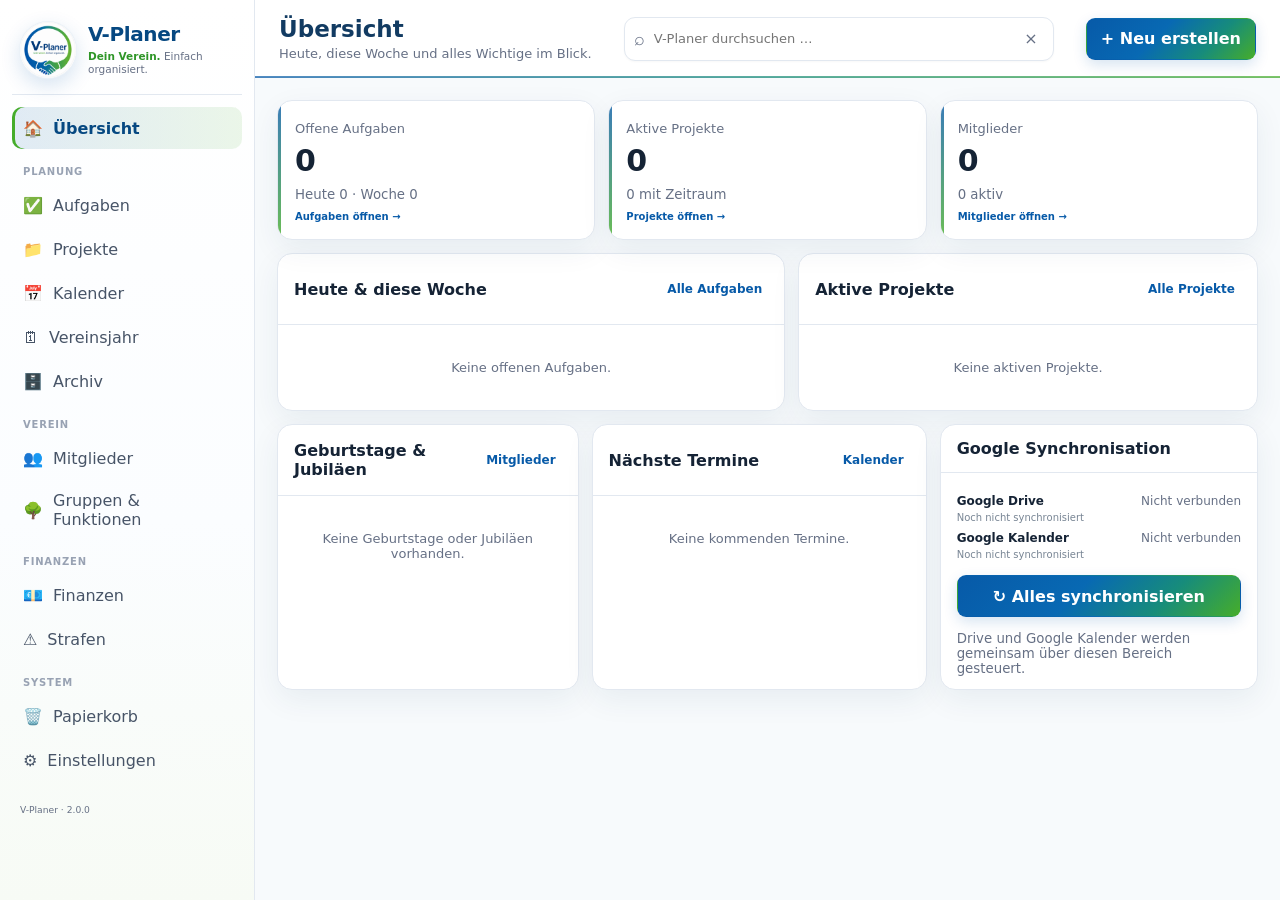
==== commit a5913a48: "Add files via upload" ====
--- a/index.html
+++ b/index.html
@@ -5,8 +5,8 @@
 <meta charset="utf-8"/>
 <meta content="width=device-width,initial-scale=1,viewport-fit=cover" name="viewport"/>
 <meta content="#075aa8" name="theme-color"/>
-<meta content="V-Planer – Vereinsplanung, Mitglieder, Gruppen, Projekte und Dokumente." name="description"/>
-<title>V-Planer · Dein Verein. Einfach organisiert.</title>
+<meta content="V-Planer 2.0.0 – Vereinsplanung, Mitglieder, Gruppen, Kalender und Finanzübersicht." name="description"/>
+<title>V-Planer 2.0.0 · Dein Verein. Einfach organisiert.</title>
 <link href="manifest.webmanifest" rel="manifest"/>
 <link href="icons/icon-192.png" rel="icon"/>
 <link href="styles.css" rel="stylesheet"/>
@@ -28,7 +28,7 @@
 <div class="nav-section">Planung</div>
 <button class="nav-btn" data-view="tasks">✅ <span>Aufgaben</span></button>
 <button class="nav-btn" data-view="projects">📁 <span>Projekte</span></button>
-<button class="nav-btn" data-view="kanban">▦ <span>Kanban</span></button>
+
 <button class="nav-btn" data-view="calendar">📅 <span>Kalender</span></button>
 <button class="nav-btn" data-view="year">🗓 <span>Vereinsjahr</span></button>
 <button class="nav-btn" data-view="archive">🗄️ <span>Archiv</span></button>
@@ -36,24 +36,20 @@
 <div class="nav-section">Verein</div>
 <button class="nav-btn" data-view="members">👥 <span>Mitglieder</span></button>
 <button class="nav-btn" data-view="groups">🌳 <span>Gruppen &amp; Funktionen</span></button>
-<button class="nav-btn" data-view="meetings">📝 <span>Sitzungen &amp; Beschlüsse</span></button>
+
 </div>
 <div class="nav-module" data-module="finance">
 <div class="nav-section">Finanzen</div>
-<button class="nav-btn" data-view="finance-kasse">💶 <span>KassenKumpel</span></button>
+<button class="nav-btn" data-view="finance-kasse">💶 <span>Finanzen</span></button>
 <button class="nav-btn" data-view="finance-fines">⚠️ <span>Strafen</span></button>
 </div>
-<div class="nav-module" data-module="documents">
-<div class="nav-section">Dokumente</div>
-<button class="nav-btn" data-view="documents">📄 <span>Dokumente &amp; Bilder</span></button>
-<button class="nav-btn" data-view="knowledge">📚 <span>Vereinswissen</span></button>
-</div>
+
 <div class="nav-section">System</div>
 <button class="nav-btn" data-view="trash">🗑️ <span>Papierkorb</span><span class="nav-count" id="trashNavCount"></span></button>
 <button class="nav-btn" data-view="settings">⚙️ <span>Einstellungen</span></button>
 </nav>
 <div class="sidebar-footer">
-<small>V-Planer Cloud · 1.8.0</small>
+<small>V-Planer · 2.0.0</small>
 </div>
 </aside>
 <main class="main">
@@ -117,15 +113,22 @@
 <div class="card-body" id="dashboardEvents"></div>
 </div>
 <div class="card">
-<div class="card-head"><h2>Speicher &amp; Synchronisation</h2><button class="link-btn" data-settings-jump="sync" type="button">Einstellungen</button></div>
-<div class="card-body" id="dashboardStorage"></div>
+<div class="card-head"><h2>Google Synchronisation</h2></div>
+<div class="card-body" id="dashboardStorage"><div class="dashboard-sync-box">
+<div class="dashboard-sync-lines" id="dashboardSyncLines"></div>
+<button class="btn primary dashboard-sync-action" id="dashboardSyncBtn" type="button">↻ Alles synchronisieren</button>
+<small class="muted">Drive und Google Kalender werden gemeinsam über diesen Bereich gesteuert.</small>
+</div></div>
 </div>
 </div>
 </section>
 <section class="view" id="view-tasks">
-<div class="toolbar">
+<div class="toolbar"><div aria-label="Aufgabenansicht" class="task-view-toggle" role="group">
+<button class="btn secondary active" id="taskListModeBtn" type="button">Liste</button>
+<button class="btn secondary" id="taskKanbanModeBtn" type="button">Kanban</button>
+</div>
 <input aria-label="Aufgaben durchsuchen" class="search" id="taskSearch" placeholder="Aufgaben durchsuchen …"/>
-<select aria-label="Aufgaben nach Status filtern" id="taskStatusFilter"><option value="">Alle Status</option><option value="open">Offen</option><option value="doing">In Arbeit</option><option value="wait">Warten</option><option value="done">Erledigt</option></select>
+<select aria-label="Aufgaben nach Status filtern" id="taskStatusFilter"><option value="">Alle Status</option><option value="open">Offen</option><option value="doing">In Bearbeitung</option><option value="done">Erledigt</option></select>
 <div class="task-sort-mobile">
 <select aria-label="Aufgaben sortieren" id="taskSortSelect">
 <option value="due">Fälligkeit</option>
@@ -139,7 +142,7 @@
 </div>
 <button class="btn primary" data-action="new-task">+ Aufgabe</button>
 </div>
-<div class="card table-card"><div class="table-wrap"><table class="table task-table"><thead><tr>
+<div id="tasksListPanel"><div class="card table-card"><div class="table-wrap"><table class="table task-table"><thead><tr>
 <th aria-sort="none"><button class="table-sort" data-task-sort="title" type="button">Aufgabe</button></th>
 <th aria-sort="none"><button class="table-sort" data-task-sort="project" type="button">Projekt</button></th>
 <th aria-sort="none"><button class="table-sort" data-task-sort="group" type="button">Gruppe</button></th>
@@ -147,25 +150,32 @@
 <th aria-sort="none"><button class="table-sort" data-task-sort="priority" type="button">Priorität</button></th>
 <th aria-sort="none"><button class="table-sort" data-task-sort="status" type="button">Status</button></th>
 <th>Aktionen</th>
-</tr></thead><tbody id="taskTable"></tbody></table></div></div>
-</section>
+</tr></thead><tbody id="taskTable"></tbody></table></div></div></div>
+<div hidden="" id="tasksKanbanPanel"><div class="board" id="kanbanBoard"></div></div></section>
 <section class="view" id="view-projects">
 <div class="toolbar">
 <input aria-label="Projekte durchsuchen" class="search" id="projectSearch" placeholder="Projekte durchsuchen …"/>
-<select aria-label="Projekte nach Status filtern" id="projectStatusFilter"><option value="">Alle Status</option><option value="planned">Geplant</option><option value="active">Aktiv</option><option value="paused">Pausiert</option><option value="closed">Abgeschlossen</option></select>
+<select aria-label="Projekte nach Status filtern" id="projectStatusFilter"><option value="">Alle Status</option><option value="planned">Geplant</option><option value="active">Aktiv</option><option value="closed">Abgeschlossen</option></select>
 <button class="btn primary" data-action="new-project">+ Projekt</button>
 </div>
 <div class="cards-grid" id="projectGrid"></div>
 </section>
-<section class="view" id="view-kanban"><div class="board" id="kanbanBoard"></div></section>
+
 <section class="view" id="view-calendar">
-<div class="toolbar calendar-view-toolbar">
+<div class="toolbar calendar-view-toolbar"><div class="calendar-toolbar-main">
 <div aria-label="Kalenderansicht" class="calendar-mode-toggle" role="group">
-<button class="btn secondary" data-calendar-mode="agenda" id="calendarAgendaMode" type="button">☷ Agenda</button>
-<button class="btn secondary" data-calendar-mode="month" id="calendarMonthMode" type="button">▦ Monat</button>
+<button class="btn secondary active" data-calendar-mode="month" type="button">Monat</button>
+<button class="btn secondary" data-calendar-mode="week" type="button">Woche</button>
+<button class="btn secondary" data-calendar-mode="day" type="button">Tag</button>
+<button class="btn secondary" data-calendar-mode="list" type="button">Liste</button>
+</div>
+<div class="calendar-filter-row">
+<select aria-label="Kalendertyp filtern" id="calendarTypeFilter"><option value="">Alle Einträge</option><option value="event">Termine</option><option value="birthday">Geburtstage</option><option value="jubilee">Jubiläen</option></select>
+<select aria-label="Kalender nach Projekt filtern" id="calendarProjectFilter"><option value="">Alle Projekte</option></select>
+<select aria-label="Kalender nach Gruppe filtern" id="calendarGroupFilter"><option value="">Alle Gruppen</option></select>
 </div>
 <button class="btn primary" data-action="new-event">+ Termin</button>
-</div>
+</div></div>
 <div class="calendar-layout">
 <div class="card calendar-card">
 <div class="calendar-head">
@@ -176,13 +186,8 @@
 </div>
 <button aria-label="Nächster Monat" class="calendar-nav-btn" id="nextMonth" type="button">›</button>
 </div>
-<div aria-label="Kalenderlegende" class="calendar-legend">
-<span><i class="legend-dot event-dot"></i>Termin</span>
-<span><i class="legend-dot task-dot"></i>Aufgabe</span>
-<span><i class="legend-dot project-dot"></i>Projekt</span>
-<span><i class="legend-dot birthday-dot"></i>Geburtstag</span>
-</div>
-<div class="calendar-grid" id="calendarGrid"></div>
+<div aria-label="Kalenderlegende" class="calendar-legend"><span><i class="legend-dot event-dot"></i>Termin</span><span><i class="legend-dot birthday-dot"></i>Geburtstag</span><span><i class="legend-dot jubilee-dot"></i>Jubiläum</span></div>
+<div class="calendar-grid" id="calendarGrid"></div><div class="calendar-week-v2" hidden="" id="calendarWeek"></div><div class="calendar-day-v2" hidden="" id="calendarDay"></div>
 <div class="calendar-agenda" id="calendarAgenda"></div>
 </div>
 <div class="card calendar-side-card"><div class="card-head"><h2>Nächste Einträge</h2></div><div class="card-body" id="calendarSideList"></div></div>
@@ -198,49 +203,35 @@
 </div>
 <button aria-label="Nächstes Jahr" class="calendar-nav-btn" id="nextYear" type="button">›</button>
 </div>
-<div aria-label="Legende Vereinsjahr" class="calendar-legend year-legend">
-<span><i class="legend-dot event-dot"></i>Termin</span>
-<span><i class="legend-dot task-dot"></i>Aufgabe</span>
-<span><i class="legend-dot project-dot"></i>Projekt</span>
-<span><i class="legend-dot birthday-dot"></i>Geburtstag</span>
-<span><i class="legend-dot jubilee-dot"></i>Vereinsjubiläum</span>
-</div>
+<div aria-label="Legende Vereinsjahr" class="calendar-legend year-legend"><span><i class="legend-dot event-dot"></i>Termin</span><span><i class="legend-dot project-dot"></i>Projekt</span><span><i class="legend-dot birthday-dot"></i>Geburtstag</span><span><i class="legend-dot jubilee-dot"></i>Jubiläum</span></div>
 <small class="muted">Alle datumsbezogenen Einträge des gewählten Jahres werden angezeigt. Ein Klick öffnet den zugehörigen Datensatz.</small>
-</div>
+<div class="year-summary-v2" id="yearSummary"></div>
+<div aria-label="Vereinsjahr filtern" class="year-filter-v2" role="group">
+<button class="btn secondary active" data-year-filter="" type="button">Alle</button>
+<button class="btn secondary" data-year-filter="event" type="button">Termine</button>
+<button class="btn secondary" data-year-filter="project" type="button">Projekte</button>
+<button class="btn secondary" data-year-filter="birthday" type="button">Geburtstage</button>
+<button class="btn secondary" data-year-filter="jubilee" type="button">Jubiläen</button>
+</div>
+<label class="year-note-box"><b>Jahresnotiz</b><textarea id="yearNote" placeholder="Was ist in diesem Vereinsjahr besonders wichtig?" rows="3"></textarea><button class="btn secondary" id="saveYearNoteBtn" type="button">Jahresnotiz speichern</button></label></div>
 <div class="year-grid" id="yearGrid"></div>
 </section>
-<section class="view" id="view-archive">
-<div class="archive-summary">
-<div class="card archive-metric"><span>Archivierte Aufgaben</span><b id="archiveTaskCount">0</b><small>Erledigte Aufgaben</small></div>
-<div class="card archive-metric"><span>Archivierte Projekte</span><b id="archiveProjectCount">0</b><small>Abgeschlossene Projekte</small></div>
-</div>
-<div class="archive-grid">
-<div class="card">
-<div class="card-head"><div><h2>Aufgabenarchiv</h2><small class="muted">Erledigte Aufgaben, die nicht mehr in den aktiven Listen erscheinen.</small></div></div>
-<div class="card-body archive-list" id="archiveTasks"></div>
-</div>
-<div class="card">
-<div class="card-head"><div><h2>Projektarchiv</h2><small class="muted">Abgeschlossene Projekte inklusive ihrer Historie.</small></div></div>
-<div class="card-body archive-list" id="archiveProjects"></div>
-</div>
-</div>
-</section>
-<section class="view finance-view" data-module="finance" id="view-finance-kasse">
-<div class="finance-kassen-head card">
-<div class="finance-kassen-brand">
-<img alt="KassenKumpel" src="finance/kassenkumpel/assets/kassenkumpel-logo-192.png"/>
-<div>
-<h2>KassenKumpel</h2>
-<p>Kassenbuch, Barkasse, Belege, Kassenabschlüsse, Auswertungen und KassenKumpel-Einstellungen im V-Planer-Finanzbereich.</p>
-<small id="kassenSyncState">KassenKumpel wird geladen …</small>
-</div>
-</div>
-<div class="finance-kassen-version">integriert · 1.1.1</div>
-</div>
-<div class="finance-frame-card card">
-<iframe class="finance-frame" id="kassenKumpelFrame" loading="lazy" src="finance/kassenkumpel/index.html?embed=1" title="KassenKumpel"></iframe>
-</div>
-</section>
+<section class="view" id="view-archive"><div class="toolbar"><input aria-label="Archiv durchsuchen" class="search" id="archiveSearch" placeholder="Archiv durchsuchen …"/><select aria-label="Archiv nach Jahr filtern" id="archiveYearFilter"><option value="">Alle Jahre</option></select></div>
+<div class="archive-summary"><div class="card archive-metric"><span>Archivierte Projekte</span><b id="archiveProjectCount">0</b><small>Historisch abgelegte Projekte</small></div></div>
+<div class="archive-years" id="archiveProjectsByYear"></div></section>
+<section class="view finance-view" data-module="finance" id="view-finance-kasse"><div class="finance-readonly-head card">
+<div><h2>Finanzübersicht</h2><p>Schreibgeschützte Kennzahlen aus dem lokalen KassenKumpel des Kassenwarts.</p><small id="financeDataState">Noch keine KassenKumpel-Daten importiert.</small></div>
+<div class="finance-import-actions"><button class="btn primary" id="financeImportBtn" type="button">KassenKumpel-Daten einlesen</button><input accept=".json,application/json" hidden="" id="financeImportInput" type="file"/></div>
+</div>
+<div class="finance-metrics finance-readonly-metrics">
+<div class="card finance-metric"><span>Gesamtbestand</span><b id="financeTotal">—</b><small>Alle Konten</small></div>
+<div class="card finance-metric"><span>Bank</span><b id="financeBank">—</b><small>Vereinskonto</small></div>
+<div class="card finance-metric"><span>Barkasse</span><b id="financeCash">—</b><small>Bargeldbestand</small></div>
+<div class="card finance-metric"><span>Einnahmen</span><b id="financeIncome">—</b><small id="financeIncomeYear">Laufendes Geschäftsjahr</small></div>
+<div class="card finance-metric"><span>Ausgaben</span><b id="financeExpenses">—</b><small id="financeExpensesYear">Laufendes Geschäftsjahr</small></div>
+<div class="card finance-metric"><span>Jahresergebnis</span><b id="financeResult">—</b><small id="financeResultYear">Einnahmen − Ausgaben</small></div>
+</div>
+<div class="card"><div class="card-head"><h2>Finanzstände</h2><small class="muted">Importierte Snapshots – keine Buchungen oder Belege.</small></div><div class="card-body" id="financeHistory"></div></div></section>
 <section class="view finance-view" data-module="finance" id="view-finance-fines">
 <div class="finance-metrics">
 <div class="card finance-metric"><span>Offener Betrag</span><b id="fineOpenAmount">0,00 €</b><small>Noch nicht bezahlt</small></div>
@@ -276,7 +267,7 @@
 <section class="view" id="view-members">
 <div class="toolbar">
 <input aria-label="Mitglieder durchsuchen" class="search" id="memberSearch" placeholder="Mitglieder suchen …"/>
-<select aria-label="Mitglieder nach Status filtern" id="memberStatusFilter"><option value="">Alle Status</option><option value="active">Aktiv</option><option value="inactive">Deaktiviert</option><option value="passive">Passiv</option><option value="deceased">Verstorben</option></select>
+<select aria-label="Mitglieder nach Status filtern" id="memberStatusFilter"><option value="">Alle Status</option><option value="active">Aktiv</option><option value="passive">Passiv</option><option value="deceased">Verstorben</option><option value="exited">Ausgetreten</option></select>
 <select aria-label="Ehrenmitglieder filtern" id="memberHonoraryFilter"><option value="">Alle Mitglieder</option><option value="yes">Nur Ehrenmitglieder</option><option value="no">Ohne Ehrenmitglieder</option></select>
 <div class="member-sort-mobile">
 <select aria-label="Mitglieder sortieren" id="memberSortSelect">
@@ -285,13 +276,13 @@
 <option value="status">Status</option>
 <option value="age">Alter</option>
 <option value="groups">Gruppen</option>
-<option value="next">Nächster Termin</option>
+
 </select>
 <button class="btn secondary" id="memberSortDir" type="button">↑ Aufsteigend</button>
 </div>
 <button class="btn secondary" id="memberImportBtn" type="button">⇧ Import</button>
 <button class="btn secondary" id="memberExportBtn" type="button">⇩ Export</button>
-<button class="btn secondary" id="householdManagerBtn" type="button">⌂ Haushalte</button>
+
 <input accept=".csv,.xlsx,text/csv,application/vnd.openxmlformats-officedocument.spreadsheetml.sheet" hidden="" id="memberImportInput" type="file"/>
 <button class="btn primary" data-action="new-member">+ Mitglied</button>
 </div>
@@ -302,7 +293,7 @@
 <th aria-sort="none"><button class="table-sort" data-member-sort="status" type="button">Status</button></th>
 <th aria-sort="none"><button class="table-sort" data-member-sort="age" type="button">Alter</button></th>
 <th aria-sort="none"><button class="table-sort" data-member-sort="groups" type="button">Gruppen</button></th>
-<th aria-sort="none"><button class="table-sort" data-member-sort="next" type="button">Nächster Termin</button></th>
+
 </tr></thead><tbody id="memberTable"></tbody></table></div></div>
 <div class="card member-detail"><div class="card-head"><h2>Mitglied</h2></div><div class="card-body" id="memberDetail"></div></div>
 </div>
@@ -313,8 +304,8 @@
 <button class="btn secondary" id="newFunctionBtn">+ Funktion</button>
 </div>
 <div class="group-layout">
-<div class="card"><div class="card-head"><h2>Gruppenstruktur</h2></div><div class="card-body tree" id="groupTree"></div></div>
-<div class="card"><div class="card-head"><h2 id="groupDetailTitle">Gruppendetails</h2><div class="head-actions"><button aria-label="Verknüpfungen der Gruppe öffnen" class="link-clip-btn" id="linkGroupBtn" title="Verknüpfungen" type="button">📎</button><button class="btn tiny secondary" id="editGroupBtn">Bearbeiten</button><button class="btn tiny danger" id="deleteGroupBtn">Löschen</button></div></div><div class="card-body" id="groupDetail"></div></div>
+<div class="card"><div class="card-head"><h2>Gruppen</h2></div><div class="card-body tree" id="groupTree"></div></div>
+<div class="card"><div class="card-head"><h2 id="groupDetailTitle">Gruppendetails</h2><div class="head-actions"><button class="btn tiny secondary" id="editGroupBtn">Bearbeiten</button><button class="btn tiny danger" id="deleteGroupBtn">Löschen</button></div></div><div class="card-body" id="groupDetail"></div></div>
 </div><div class="card function-overview-card">
 <div class="card-head function-overview-head">
 <div>
@@ -341,7 +332,7 @@
 </div>
 </div>
 </section>
-<section class="view" id="view-meetings">
+<section aria-hidden="true" class="view legacy-removed" id="view-meetings">
 <div class="toolbar">
 <button class="btn primary" data-action="new-meeting">+ Sitzung</button>
 <button class="btn secondary" data-new-folder="meetings" type="button">+ Ordner</button>
@@ -376,7 +367,7 @@
 </div>
 </div>
 </section>
-<section class="view" id="view-documents">
+<section aria-hidden="true" class="view legacy-removed" id="view-documents">
 <div class="toolbar">
 <input aria-label="Dateien im aktuellen Ordner durchsuchen" class="search" id="documentSearch" placeholder="Dateien im aktuellen Ordner durchsuchen …"/>
 <button class="btn secondary" data-new-folder="documents" type="button">+ Ordner</button>
@@ -409,7 +400,7 @@
 </div>
 </div>
 </section>
-<section class="view" id="view-knowledge">
+<section aria-hidden="true" class="view legacy-removed" id="view-knowledge">
 <div class="toolbar">
 <input aria-label="Vereinswissen im aktuellen Ordner durchsuchen" class="search" id="knowledgeSearch" placeholder="Vereinswissen im aktuellen Ordner durchsuchen …"/>
 <button class="btn primary" data-action="new-knowledge">+ Eintrag</button>
@@ -456,12 +447,12 @@
 <option value="members">Mitglieder</option>
 <option value="groups">Gruppen</option>
 <option value="functions">Funktionen</option>
-<option value="meetings">Sitzungen &amp; Beschlüsse</option>
-<option value="knowledge">Vereinswissen</option>
-<option value="documents">Dokumente &amp; Bilder</option>
-<option value="folders">Ordner</option>
+
+
+
+
 <option value="fines">Strafen</option>
-<option value="households">Haushalte</option>
+
 </select>
 <button class="btn danger" id="emptyTrashBtn" type="button">Papierkorb leeren</button>
 </div>
@@ -471,7 +462,23 @@
 </div>
 <div class="trash-list" id="trashList"></div>
 </section>
-<section class="view" id="view-settings"><div class="settings-shell"><aside aria-label="Einstellungsbereiche" class="card settings-section-nav">
+<section class="view" id="view-settings"><div class="settings-v2" id="settingsV2">
+<aside aria-label="Einstellungsbereiche" class="card settings-v2-nav">
+<button class="active" data-settings-v2="general" type="button">Allgemein</button>
+<button data-settings-v2="club" type="button">Verein</button>
+<button data-settings-v2="appearance" type="button">Darstellung</button>
+<button data-settings-v2="backup" type="button">Daten &amp; Sicherung</button>
+<button data-settings-v2="advanced" type="button">Erweitert</button>
+</aside>
+<div class="settings-v2-main">
+<section class="settings-v2-panel active" data-settings-v2-panel="general"><div class="card setting-card"><h2>Allgemein</h2><label>Aufgaben standardmäßig öffnen als<select id="v2TaskDefault"><option value="list">Liste</option><option value="kanban">Kanban</option></select></label><label>Kalender standardmäßig öffnen als<select id="v2CalendarDefault"><option value="month">Monat</option><option value="week">Woche</option><option value="day">Tag</option><option value="list">Liste</option></select></label><p class="setting-help">Google Drive und Google Kalender werden ausschließlich über die Übersicht verbunden und synchronisiert.</p></div></section>
+<section class="settings-v2-panel" data-settings-v2-panel="club"><div class="card setting-card"><h2>Verein</h2><label>Vereinsname<input id="v2ClubName"/></label><label>Kurzname<input id="v2ClubShortName"/></label><label>Gründungsdatum<input id="v2ClubFounded" type="date"/></label><label>E-Mail<input id="v2ClubEmail" type="email"/></label><label>Telefon<input id="v2ClubPhone"/></label><label>Straße / Hausnummer<input id="v2ClubStreet"/></label><div class="form-grid"><label>PLZ<input id="v2ClubZip"/></label><label>Ort<input id="v2ClubCity"/></label></div></div></section>
+<section class="settings-v2-panel" data-settings-v2-panel="appearance"><div class="card setting-card"><h2>Darstellung</h2><label>Erscheinungsbild<select id="v2Appearance"><option value="system">System</option><option value="light">Hell</option><option value="dark">Dunkel</option></select></label><label>Oberflächengröße <b id="v2ScaleLabel">100%</b><input id="v2Scale" max="125" min="80" step="5" type="range"/></label><button class="btn secondary" id="v2ScaleReset" type="button">Auf 100 % zurücksetzen</button></div></section>
+<section class="settings-v2-panel" data-settings-v2-panel="backup"><div class="card setting-card"><h2>Daten &amp; Sicherung</h2><p class="setting-help">Vollständigen strukturierten Datenbestand lokal sichern oder wiederherstellen.</p><div class="button-row"><button class="btn primary" id="v2BackupExport" type="button">Sicherung herunterladen</button><button class="btn secondary" id="v2BackupImport" type="button">Sicherung wiederherstellen</button></div><p class="setting-help">Die Google-Verbindung wird hier nicht verwaltet.</p></div></section>
+<section class="settings-v2-panel" data-settings-v2-panel="advanced"><div class="card setting-card"><h2>Erweitert</h2><p>V-Planer Version <b>2.0.0</b></p><p class="setting-help">Entfernte Altbereiche bleiben bei einer Migration intern erhalten, werden aber nicht mehr in der normalen Oberfläche angeboten.</p><button class="btn secondary" id="v2DisconnectGoogle" type="button">Google-Verbindungen auf diesem Gerät trennen</button></div></section>
+<div class="settings-save"><button class="btn primary" id="v2SaveSettings" type="button">Einstellungen speichern</button></div>
+</div>
+</div><div class="settings-shell settings-legacy-hidden"><aside aria-label="Einstellungsbereiche" class="card settings-section-nav">
 <div class="settings-nav-head"><div><b>Einstellungen</b><small>Bereich auswählen</small></div><button aria-label="Einstellungsmenü einklappen" id="settingsNavCollapse" title="Einstellungsmenü einklappen" type="button">‹</button></div>
 <nav>
 <button data-settings-section="club" type="button">🏛️ <span>Vereinsdaten</span></button>
@@ -499,7 +506,7 @@
 <h2>Vereinsdaten</h2>
 <p class="setting-help">Zentrale Stammdaten des Vereins. Diese Angaben können später für Ausweise, Dokumente, Exporte und Vorlagen verwendet werden.</p>
 </div>
-<span class="settings-version-badge">V-Planer 1.8.0</span>
+<span class="settings-version-badge">V-Planer 2.0.0</span>
 </div>
 <div class="club-data-layout">
 <section class="club-data-section club-data-brand">
@@ -697,19 +704,19 @@
 </div>
 <div class="mobile-menu-scroll">
 <div class="mobile-menu-section">Planung</div>
-<button data-view="kanban">▦ Kanban</button>
+
 <button data-view="year">🗓 Vereinsjahr</button>
 <button data-view="archive">🗄️ Archiv</button>
 <div class="mobile-menu-section" data-module="club">Verein</div>
 <button data-module="club" data-view="members">👥 Mitglieder</button>
 <button data-module="club" data-view="groups">🌳 Gruppen &amp; Funktionen</button>
-<button data-module="club" data-view="meetings">📝 Sitzungen &amp; Beschlüsse</button>
+
 <div class="mobile-menu-section" data-module="finance">Finanzen</div>
-<button data-module="finance" data-view="finance-kasse">💶 KassenKumpel</button>
+<button data-module="finance" data-view="finance-kasse">💶 Finanzen</button>
 <button data-module="finance" data-view="finance-fines">⚠️ Strafen</button>
-<div class="mobile-menu-section" data-module="documents">Dokumente</div>
-<button data-module="documents" data-view="documents">📄 Dokumente &amp; Bilder</button>
-<button data-module="documents" data-view="knowledge">📚 Vereinswissen</button>
+
+
+
 <div class="mobile-menu-section">System</div>
 <button data-view="trash">🗑️ Papierkorb <span class="mobile-trash-count" id="mobileTrashCount"></span></button>
 <button data-view="settings">⚙️ Einstellungen</button>
--- a/styles.css
+++ b/styles.css
@@ -1308,7 +1308,7 @@
 }
 
 /* =========================================================
-   V-Planer 1.8.0 – Aufgeräumte Übersicht, Funktionen & Einstellungen
+   V-Planer 2.0.0 – Aufgeräumte Übersicht, Funktionen & Einstellungen
    ========================================================= */
 .metrics{grid-template-columns:repeat(3,minmax(0,1fr))}
 .metric-link{
@@ -1420,3 +1420,104 @@
 .settings-shell.nav-collapsed .settings-section-nav button span{display:none}
 @media(max-width:900px){#settingsNavCollapse{display:none}}
 #view-settings .settings-sync-structured-card{padding:0;overflow:hidden}
+
+/* ========================================================================== */
+/* V-Planer 2.0.0 - consolidated UI                                          */
+/* ========================================================================== */
+.legacy-removed,.settings-legacy-hidden{display:none!important}
+#syncBtn,.sync-indicator{display:none!important}
+
+.task-view-toggle{display:inline-flex;gap:4px;padding:4px;border:1px solid #dfe7ee;border-radius:12px;background:#f7f9fb}
+.task-view-toggle .btn{min-height:34px;padding:6px 12px;border-radius:8px}
+.task-view-toggle .btn.primary{box-shadow:none}
+#tasksKanbanPanel.hidden,#tasksListPanel.hidden{display:none!important}
+.kanban{display:grid;grid-template-columns:repeat(3,minmax(0,1fr));gap:14px;align-items:start}
+.kanban-col{min-width:0;background:#f5f8fa;border:1px solid #e3e9ee;border-radius:14px;padding:12px;min-height:220px}
+.kanban-col>h3{margin:0 0 10px;font-size:14px;display:flex;justify-content:space-between;gap:8px}
+.kanban-col .count{font-size:11px;color:#718096;font-weight:600}
+.ticket.kanban-ticket{background:#fff;border:1px solid #e1e8ed;border-radius:12px;padding:11px;margin-bottom:9px;box-shadow:0 2px 8px rgba(25,45,65,.04);cursor:grab}
+.ticket.kanban-ticket:active{cursor:grabbing}
+.kanban-ticket-head{display:flex;gap:8px;justify-content:space-between;align-items:flex-start;font-weight:700}
+.kanban-ticket-footer{display:flex;flex-wrap:wrap;gap:6px;margin-top:9px;font-size:11px;color:#687585}
+.kanban-due.overdue{font-weight:700;color:#b42318}.kanban-due.soon{font-weight:700;color:#9a6700}
+.task-table-description{display:grid;gap:3px}.task-table-description small{color:#728091}
+
+.dashboard-sync-box{display:grid;grid-template-columns:minmax(0,1fr) auto;gap:14px;align-items:center}
+.dashboard-sync-lines{display:grid;gap:6px;margin-top:8px}
+.sync-service-row{display:grid;grid-template-columns:90px minmax(0,1fr) auto;gap:8px;align-items:center;font-size:12px}
+.sync-service-row strong{font-size:12px}.sync-service-row span{color:#667085}.dashboard-sync-action{white-space:nowrap}
+
+.project-card-v2{display:grid;gap:12px}.project-card-info{display:flex;flex-wrap:wrap;gap:7px;color:#667085;font-size:12px}
+.project-progress-head{display:flex;justify-content:space-between;gap:12px;font-size:12px}.project-complete-hint{font-size:12px;color:#147a58;background:#ecfdf3;border:1px solid #c8f1dd;padding:8px 10px;border-radius:9px}
+.project-card-actions{justify-content:flex-end;flex-wrap:wrap}.project-days.overdue{color:#b42318;font-weight:700}.project-days.soon{color:#9a6700;font-weight:700}
+.project-detail-v2{display:grid;gap:14px}.project-detail-top{display:flex;justify-content:space-between;gap:12px;align-items:flex-start}
+.project-detail-actions{display:flex;flex-wrap:wrap;gap:8px}.project-detail-tabs{display:flex;gap:5px;padding:4px;background:#f5f7fa;border:1px solid #e1e7ec;border-radius:12px;overflow:auto}
+.project-detail-tabs .btn{flex:0 0 auto}.project-detail-grid{display:grid;grid-template-columns:repeat(2,minmax(0,1fr));gap:10px}
+.project-detail-row{padding:11px;border:1px solid #e4e9ee;border-radius:11px;background:#fbfcfd}.project-detail-row-main{grid-column:1/-1}
+.project-detail-section-head{display:flex;justify-content:space-between;align-items:center;gap:10px;margin-bottom:10px}.project-notes-display{white-space:pre-wrap;line-height:1.55}
+
+.calendar-week-v2,.calendar-day-v2{display:grid;gap:10px}
+.calendar-agenda-day{border:1px solid #e1e7ec;border-radius:14px;background:#fff;overflow:hidden}
+.calendar-agenda-date{display:flex;gap:9px;align-items:baseline;padding:10px 12px;background:#f7f9fb;border-bottom:1px solid #e7edf1;font-weight:700}
+.calendar-agenda-date small{font-weight:500;color:#73808f}.calendar-agenda-items{display:grid}
+.calendar-agenda-item{display:grid;grid-template-columns:58px 34px minmax(0,1fr);gap:9px;align-items:center;padding:10px 12px;border-bottom:1px solid #eef2f5;background:#fff;text-align:left;width:100%}
+button.calendar-agenda-item{border-top:0;border-left:0;border-right:0;cursor:pointer}.calendar-agenda-item:last-child{border-bottom:0}
+button.calendar-agenda-item:hover{background:#f9fbfc}.calendar-agenda-time{font-size:11px;color:#667085}.calendar-agenda-icon{font-size:17px;text-align:center}.calendar-agenda-copy{display:grid;gap:2px;min-width:0}.calendar-agenda-copy strong{white-space:nowrap;overflow:hidden;text-overflow:ellipsis}.calendar-agenda-copy small{color:#778494}
+.calendar-agenda-empty{padding:18px;text-align:center;color:#8a96a3;font-size:12px}
+.cal-event-button{border:0;text-align:left;width:100%;cursor:pointer;font:inherit}.event-row-button,.project-mini-button,.year-event-button,.year-project-button,.year-special-button{cursor:pointer}
+
+.year-overview-head{display:grid;gap:12px}.year-summary-v2{display:flex;flex-wrap:wrap;gap:8px}.year-summary-v2 span{padding:7px 10px;border-radius:999px;background:#f4f7f9;border:1px solid #e2e8ed;font-size:12px;font-weight:650}
+.year-filter-v2{display:flex;gap:6px;flex-wrap:wrap}.year-note-box{display:grid;gap:7px}.year-note-box textarea{min-height:82px;resize:vertical}
+.year-grid{display:grid;grid-template-columns:repeat(3,minmax(0,1fr));gap:12px}.month-card{padding:0;overflow:hidden}.year-month-head{display:flex;justify-content:space-between;gap:8px;padding:11px 12px;background:#f7f9fb;border-bottom:1px solid #e5eaee;font-weight:750}.year-month-count{font-size:11px;color:#778494;font-weight:600}
+.year-item{display:grid;grid-template-columns:28px minmax(0,1fr);gap:8px;width:100%;padding:9px 11px;border:0;border-bottom:1px solid #eef1f3;background:#fff;text-align:left;font:inherit}.year-item:last-child{border-bottom:0}.year-item:hover{background:#fafcfd}.year-type-icon{text-align:center}.year-item small{color:#768393}.year-item .mini-title{font-weight:700}
+
+.archive-summary{display:flex;gap:10px;margin-bottom:12px}.archive-metric{min-width:160px}.archive-years{display:grid;gap:16px}.archive-year-group{display:grid;gap:8px}.archive-year-group>h3{margin:0;font-size:15px}.archive-list{display:grid;gap:8px}.archive-project-v2{display:grid;grid-template-columns:auto minmax(0,1fr) auto;gap:12px;align-items:center;padding:12px}.archive-icon{font-size:23px}.archive-copy{display:grid;gap:3px}.archive-copy small{color:#73808f}.archive-row-actions{display:flex;gap:6px;flex-wrap:wrap;justify-content:flex-end}
+
+.finance-readonly-head{display:grid;grid-template-columns:minmax(0,1fr) auto;gap:18px;align-items:center;margin-bottom:14px}.finance-readonly-head h2{margin:0 0 5px}.finance-readonly-head p{margin:0;color:#6d7887}.finance-import-actions{display:flex;gap:8px;align-items:center}
+.finance-readonly-metrics{grid-template-columns:repeat(3,minmax(0,1fr));margin-bottom:14px}.finance-readonly-metrics .finance-metric{min-height:112px}.finance-readonly-metrics .finance-metric b{font-size:24px}.finance-readonly-metrics .finance-metric small{display:block;margin-top:5px;color:#718093}
+#financeDataState{display:inline-flex;align-items:center;gap:6px;margin-top:8px;padding:6px 9px;border-radius:999px;background:#f5f7f9;border:1px solid #e2e7eb;font-size:11px;font-weight:650}
+.finance-history-row{display:grid;grid-template-columns:110px minmax(0,1fr) repeat(3,minmax(90px,auto));gap:10px;align-items:center;padding:9px 0;border-bottom:1px solid #edf1f3;font-size:12px}.finance-history-row:last-child{border-bottom:0}.finance-history-row strong{text-align:right}.finance-history-row small{color:#6f7c8a}
+
+.settings-v2{display:grid;grid-template-columns:220px minmax(0,1fr);gap:14px}.settings-v2-nav{padding:9px;align-self:start;position:sticky;top:72px;display:grid;gap:5px}.settings-v2-nav button{width:100%;text-align:left;justify-content:flex-start}.settings-v2-main{min-width:0}.settings-v2-panel{display:none}.settings-v2-panel.active{display:grid;gap:12px}.settings-v2-panel>.card,.settings-v2-panel.card{margin:0}.settings-v2-panel h2{margin:0 0 5px}.settings-v2-panel .form-grid{margin-top:10px}
+
+.honor-edit-row{display:grid;grid-template-columns:minmax(0,1fr) 150px 34px;gap:7px;align-items:center}.honor-edit-row+.honor-edit-row{margin-top:7px}
+.member-hero{display:flex;justify-content:space-between;gap:12px;align-items:flex-start}.member-info-grid{display:grid;grid-template-columns:repeat(2,minmax(0,1fr));gap:10px}.detail-box.full-detail{grid-column:1/-1}.team-list,.history-list{display:grid;gap:7px}.person-pill,.function-summary{display:flex;flex-wrap:wrap;gap:6px;align-items:center}.history-row{padding:8px 0;border-bottom:1px solid #edf1f3}.history-row:last-child{border-bottom:0}
+
+body.vp2-dark{--text:#e8eef3;--muted:#a9b5c0;--panel:#182129;--bg:#10161b;background:#10161b;color:#e8eef3}
+body.vp2-dark .card,body.vp2-dark .modal,body.vp2-dark .calendar-agenda-day,body.vp2-dark .calendar-agenda-item,body.vp2-dark .ticket.kanban-ticket,body.vp2-dark .year-item,body.vp2-dark .project-detail-row{background:#182129!important;border-color:#2c3944!important;color:#e8eef3}
+body.vp2-dark .topbar,body.vp2-dark .sidebar,body.vp2-dark .calendar-agenda-date,body.vp2-dark .year-month-head,body.vp2-dark .kanban-col,body.vp2-dark .project-detail-tabs{background:#131b22!important;border-color:#2b3741!important}
+body.vp2-dark input,body.vp2-dark select,body.vp2-dark textarea{background:#111920;color:#e8eef3;border-color:#33424e}
+body.vp2-dark .muted,body.vp2-dark small,body.vp2-dark .calendar-agenda-time,body.vp2-dark .calendar-agenda-copy small{color:#a9b5c0!important}
+
+@media(max-width:1000px){
+  .year-grid{grid-template-columns:repeat(2,minmax(0,1fr))}
+  .finance-readonly-metrics{grid-template-columns:repeat(2,minmax(0,1fr))}
+  .settings-v2{grid-template-columns:190px minmax(0,1fr)}
+  .finance-history-row{grid-template-columns:95px minmax(0,1fr) repeat(2,minmax(85px,auto))}.finance-history-row>*:nth-child(5){display:none}
+}
+@media(max-width:760px){
+  .dashboard-sync-box,.finance-readonly-head{grid-template-columns:1fr}.dashboard-sync-action,.finance-import-actions .btn{width:100%}.sync-service-row{grid-template-columns:80px minmax(0,1fr)}.sync-service-row>*:last-child{grid-column:2}
+  .kanban{display:flex;overflow-x:auto;scroll-snap-type:x mandatory;padding-bottom:8px}.kanban-col{flex:0 0 min(86vw,330px);scroll-snap-align:start}
+  .project-detail-grid,.member-info-grid{grid-template-columns:1fr}.project-detail-row-main,.detail-box.full-detail{grid-column:auto}
+  .year-grid{grid-template-columns:1fr}.archive-project-v2{grid-template-columns:auto minmax(0,1fr)}.archive-row-actions{grid-column:1/-1;justify-content:stretch}.archive-row-actions .btn{flex:1}
+  .finance-readonly-metrics{grid-template-columns:1fr 1fr}.finance-history-row{grid-template-columns:90px minmax(0,1fr) auto}.finance-history-row>*:nth-child(4),.finance-history-row>*:nth-child(5){display:none}
+  .settings-v2{display:block}.settings-v2-nav{position:static;display:flex;overflow-x:auto;margin-bottom:10px}.settings-v2-nav button{width:auto;white-space:nowrap;flex:0 0 auto}
+  .honor-edit-row{grid-template-columns:1fr 120px 34px}
+}
+@media(max-width:470px){
+  .finance-readonly-metrics{grid-template-columns:1fr}.finance-history-row{grid-template-columns:1fr auto}.finance-history-row>*:nth-child(n+3){display:none}
+  .calendar-agenda-item{grid-template-columns:48px 28px minmax(0,1fr);padding:9px}
+  .honor-edit-row{grid-template-columns:1fr 34px}.honor-edit-row .honor-date{grid-column:1}.honor-edit-row .danger-text{grid-column:2;grid-row:1/3}
+  .task-view-toggle{width:100%}.task-view-toggle .btn{flex:1}
+}
+
+/* 2.0 dashboard sync card stays readable in the compact third column. */
+.dashboard-sync-box{grid-template-columns:1fr!important;align-items:stretch}
+.sync-service-row{grid-template-columns:minmax(0,1fr) auto!important;gap:3px 8px!important}
+.sync-service-row small{grid-column:1/-1;display:block;color:#788594;line-height:1.35}
+.dashboard-sync-action{width:100%;justify-content:center}
+.settings-v2-nav button{border:0;background:transparent;border-radius:9px;padding:10px 11px;color:#4f5e6d;font:inherit;font-weight:650;cursor:pointer;transition:.15s ease}
+.settings-v2-nav button:hover{background:#f3f7fa;color:#0b5fa7}.settings-v2-nav button.active{background:#eaf4ef;color:#0b568e;box-shadow:inset 3px 0 0 #39a935}
+body.vp2-dark .settings-v2-nav button{color:#bdc8d1}body.vp2-dark .settings-v2-nav button:hover,body.vp2-dark .settings-v2-nav button.active{background:#22303a;color:#e8f4ff}
+.finance-history-row>div:first-child{display:grid;gap:2px}.finance-history-row>div:first-child small{display:block}
+.calendar-agenda:not([hidden]){display:grid!important;gap:10px}
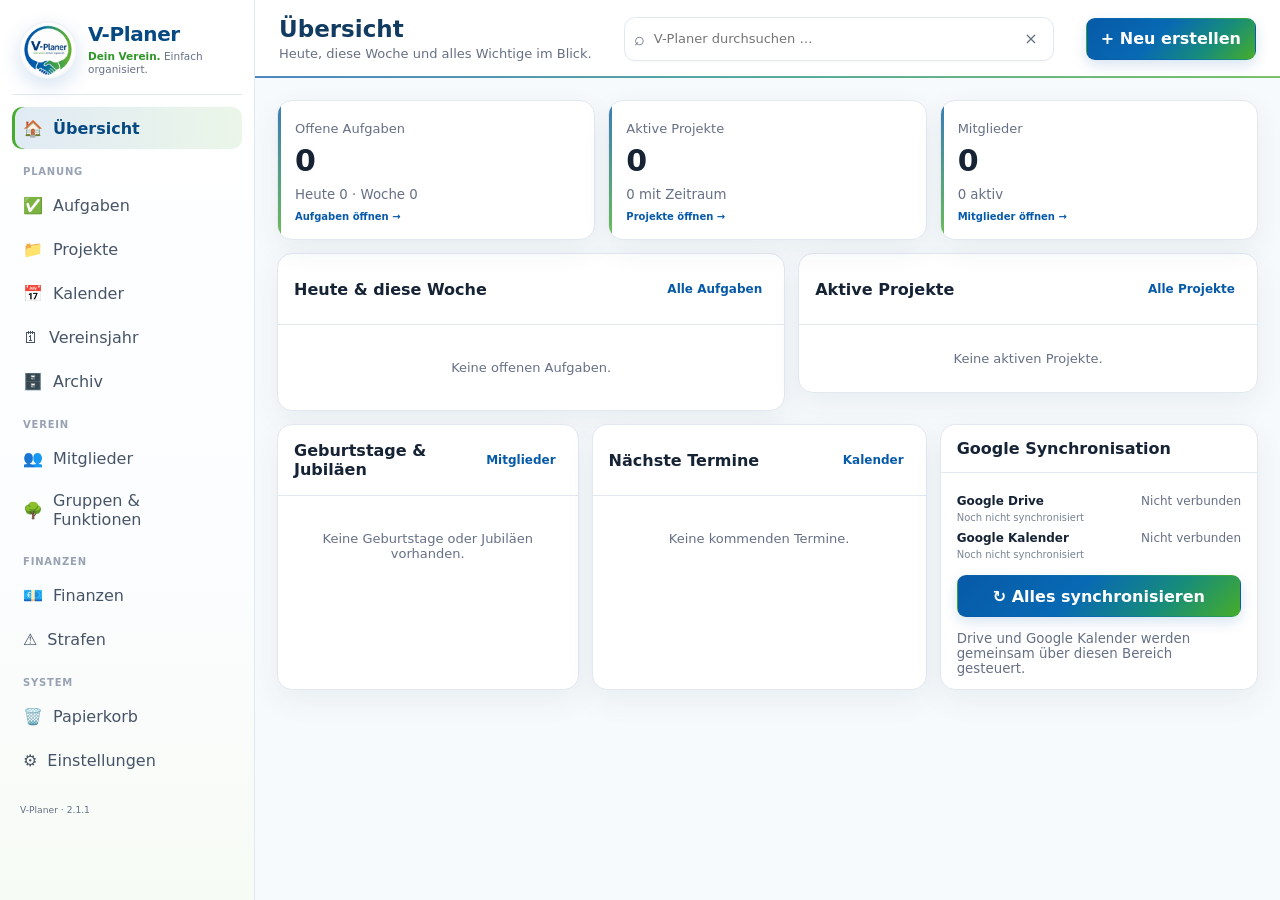
==== commit b4bf7d75: "Add files via upload" ====
--- a/index.html
+++ b/index.html
@@ -5,8 +5,8 @@
 <meta charset="utf-8"/>
 <meta content="width=device-width,initial-scale=1,viewport-fit=cover" name="viewport"/>
 <meta content="#075aa8" name="theme-color"/>
-<meta content="V-Planer 2.0.0 – Vereinsplanung, Mitglieder, Gruppen, Kalender und Finanzübersicht." name="description"/>
-<title>V-Planer 2.0.0 · Dein Verein. Einfach organisiert.</title>
+<meta content="V-Planer 2.1.1 – Vereinsplanung, Mitglieder, Gruppen, Kalender und Finanzübersicht." name="description"/>
+<title>V-Planer 2.1.1 · Dein Verein. Einfach organisiert.</title>
 <link href="manifest.webmanifest" rel="manifest"/>
 <link href="icons/icon-192.png" rel="icon"/>
 <link href="styles.css" rel="stylesheet"/>
@@ -49,7 +49,7 @@
 <button class="nav-btn" data-view="settings">⚙️ <span>Einstellungen</span></button>
 </nav>
 <div class="sidebar-footer">
-<small>V-Planer · 2.0.0</small>
+<small>V-Planer · 2.1.1</small>
 </div>
 </aside>
 <main class="main">
@@ -190,7 +190,7 @@
 <div class="calendar-grid" id="calendarGrid"></div><div class="calendar-week-v2" hidden="" id="calendarWeek"></div><div class="calendar-day-v2" hidden="" id="calendarDay"></div>
 <div class="calendar-agenda" id="calendarAgenda"></div>
 </div>
-<div class="card calendar-side-card"><div class="card-head"><h2>Nächste Einträge</h2></div><div class="card-body" id="calendarSideList"></div></div>
+<div class="card calendar-side-card" hidden><div class="card-head"><h2>Nächste Einträge</h2></div><div class="card-body" id="calendarSideList"></div></div>
 </div>
 </section>
 <section class="view" id="view-year">
@@ -220,8 +220,8 @@
 <div class="archive-summary"><div class="card archive-metric"><span>Archivierte Projekte</span><b id="archiveProjectCount">0</b><small>Historisch abgelegte Projekte</small></div></div>
 <div class="archive-years" id="archiveProjectsByYear"></div></section>
 <section class="view finance-view" data-module="finance" id="view-finance-kasse"><div class="finance-readonly-head card">
-<div><h2>Finanzübersicht</h2><p>Schreibgeschützte Kennzahlen aus dem lokalen KassenKumpel des Kassenwarts.</p><small id="financeDataState">Noch keine KassenKumpel-Daten importiert.</small></div>
-<div class="finance-import-actions"><button class="btn primary" id="financeImportBtn" type="button">KassenKumpel-Daten einlesen</button><input accept=".json,application/json" hidden="" id="financeImportInput" type="file"/></div>
+<div class="finance-readonly-copy"><span class="finance-source-label">Datenquelle</span><h2>KassenKumpel</h2><p>Aktuelle Finanzkennzahlen aus dem lokalen KassenKumpel des Kassenwarts. Die Werte sind im V-Planer ausschließlich lesbar.</p><small id="financeDataState">Noch keine KassenKumpel-Daten importiert.</small></div>
+<div class="finance-import-actions"><button class="btn primary" id="financeImportBtn" type="button">KassenKumpel-Daten einlesen</button><span class="finance-import-hint">JSON-Export auswählen</span><input accept=".json,application/json" hidden="" id="financeImportInput" type="file"/></div>
 </div>
 <div class="finance-metrics finance-readonly-metrics">
 <div class="card finance-metric"><span>Gesamtbestand</span><b id="financeTotal">—</b><small>Alle Konten</small></div>
@@ -265,7 +265,7 @@
 </table></div></div>
 </section>
 <section class="view" id="view-members">
-<div class="toolbar">
+<div class="toolbar member-toolbar">
 <input aria-label="Mitglieder durchsuchen" class="search" id="memberSearch" placeholder="Mitglieder suchen …"/>
 <select aria-label="Mitglieder nach Status filtern" id="memberStatusFilter"><option value="">Alle Status</option><option value="active">Aktiv</option><option value="passive">Passiv</option><option value="deceased">Verstorben</option><option value="exited">Ausgetreten</option></select>
 <select aria-label="Ehrenmitglieder filtern" id="memberHonoraryFilter"><option value="">Alle Mitglieder</option><option value="yes">Nur Ehrenmitglieder</option><option value="no">Ohne Ehrenmitglieder</option></select>
@@ -299,37 +299,29 @@
 </div>
 </section>
 <section class="view" id="view-groups">
-<div class="toolbar">
+<div class="toolbar groups-toolbar">
 <button class="btn primary" data-action="new-group">+ Gruppe</button>
-<button class="btn secondary" id="newFunctionBtn">+ Funktion</button>
-</div>
-<div class="group-layout">
-<div class="card"><div class="card-head"><h2>Gruppen</h2></div><div class="card-body tree" id="groupTree"></div></div>
-<div class="card"><div class="card-head"><h2 id="groupDetailTitle">Gruppendetails</h2><div class="head-actions"><button class="btn tiny secondary" id="editGroupBtn">Bearbeiten</button><button class="btn tiny danger" id="deleteGroupBtn">Löschen</button></div></div><div class="card-body" id="groupDetail"></div></div>
-</div><div class="card function-overview-card">
-<div class="card-head function-overview-head">
-<div>
-<h2>Funktionen &amp; Ämter</h2>
-<small class="muted">Wer übernimmt im Verein welches Amt oder welche fachliche Rolle – aktuell, künftig oder früher?</small>
-</div>
-<button class="btn primary" id="newFunctionOverviewBtn" type="button">+ Funktion / Amt</button>
-</div>
-<div class="card-body">
-<div class="function-purpose-grid">
-<div><span>1</span><b>Amt festlegen</b><small>z. B. Vorsitz, Kasse, Trainer oder Ansprechpartner.</small></div>
-<div><span>2</span><b>Mit Mitglied verbinden</b><small>Die Person wird nicht doppelt gepflegt.</small></div>
-<div><span>3</span><b>Zeitraum dokumentieren</b><small>Beginn und Ende bilden Wechsel und Historie ab.</small></div>
-</div>
-<details class="function-help-box">
-<summary>Wofür brauche ich Funktionen?</summary>
-<p>Funktionen sind <strong>Ämter und Zuständigkeiten</strong>, keine Benutzerrechte. Beispiele sind 1. Vorsitz, Kassenwart, Trainer, Betreuer oder Ansprechpartner. Sie verknüpfen ein Mitglied mit einer Rolle und optional einer Gruppe sowie einem Zeitraum. Die Vereinsdaten nutzen diese Funktionen z. B. für Vorsitz, Schriftführung und Kasse.</p>
-</details>
-<div class="toolbar function-overview-toolbar">
-<input aria-label="Funktionen oder Personen durchsuchen" class="search" id="functionSearch" placeholder="Funktionen oder Personen suchen …"/>
-<select aria-label="Funktionen filtern" id="functionStatusFilter"><option value="">Alle Zeiträume</option><option value="active">Aktuell</option><option value="upcoming">Künftig</option><option value="former">Früher</option><option value="vacant">Unbesetzt</option></select>
-</div>
-<div class="function-overview-list" id="functionOverviewList"></div>
-</div>
+<button class="btn primary" id="newFunctionBtn">+ Funktion</button>
+</div>
+<div class="group-layout groups-master-detail">
+<div class="card group-list-card">
+  <div class="card-head"><h2>Gruppen</h2><span class="section-count" id="groupCountBadge"></span></div>
+  <div class="card-body group-list" id="groupTree"></div>
+</div>
+<div class="card group-detail-card">
+  <div class="card-head"><h2 id="groupDetailTitle">Gruppendetails</h2><div class="head-actions"><button class="btn tiny secondary" id="editGroupBtn">Bearbeiten</button><button class="btn tiny danger" id="deleteGroupBtn">Löschen</button></div></div>
+  <div class="card-body" id="groupDetail"></div>
+</div>
+</div>
+<div class="card function-overview-card function-management-card">
+  <div class="card-head"><h2>Funktionen</h2><span class="section-count" id="functionCountBadge"></span></div>
+  <div class="card-body">
+    <div class="function-toolbar-clean">
+      <input aria-label="Funktionen oder Personen durchsuchen" class="search" id="functionSearch" placeholder="Funktion, Gruppe oder Person suchen …"/>
+      <select aria-label="Funktionen filtern" id="functionStatusFilter"><option value="">Alle Zeiträume</option><option value="active">Aktuell</option><option value="upcoming">Künftig</option><option value="former">Früher</option><option value="vacant">Unbesetzt</option></select>
+    </div>
+    <div class="function-overview-list" id="functionOverviewList"></div>
+  </div>
 </div>
 </section>
 <section aria-hidden="true" class="view legacy-removed" id="view-meetings">
@@ -472,10 +464,10 @@
 </aside>
 <div class="settings-v2-main">
 <section class="settings-v2-panel active" data-settings-v2-panel="general"><div class="card setting-card"><h2>Allgemein</h2><label>Aufgaben standardmäßig öffnen als<select id="v2TaskDefault"><option value="list">Liste</option><option value="kanban">Kanban</option></select></label><label>Kalender standardmäßig öffnen als<select id="v2CalendarDefault"><option value="month">Monat</option><option value="week">Woche</option><option value="day">Tag</option><option value="list">Liste</option></select></label><p class="setting-help">Google Drive und Google Kalender werden ausschließlich über die Übersicht verbunden und synchronisiert.</p></div></section>
-<section class="settings-v2-panel" data-settings-v2-panel="club"><div class="card setting-card"><h2>Verein</h2><label>Vereinsname<input id="v2ClubName"/></label><label>Kurzname<input id="v2ClubShortName"/></label><label>Gründungsdatum<input id="v2ClubFounded" type="date"/></label><label>E-Mail<input id="v2ClubEmail" type="email"/></label><label>Telefon<input id="v2ClubPhone"/></label><label>Straße / Hausnummer<input id="v2ClubStreet"/></label><div class="form-grid"><label>PLZ<input id="v2ClubZip"/></label><label>Ort<input id="v2ClubCity"/></label></div></div></section>
+<section class="settings-v2-panel" data-settings-v2-panel="club"><div class="card setting-card"><h2>Verein</h2><div class="settings-card-body"><div class="settings-form-grid-v2"><label class="full">Vereinsname<input id="v2ClubName"/></label><label>Kurzname<input id="v2ClubShortName"/></label><label>Gründungsdatum<input id="v2ClubFounded" type="date"/></label><label>E-Mail<input id="v2ClubEmail" type="email"/></label><label>Telefon<input id="v2ClubPhone"/></label><label class="full">Straße / Hausnummer<input id="v2ClubStreet"/></label><div class="settings-address-grid-v2"><label>PLZ<input id="v2ClubZip"/></label><label>Ort<input id="v2ClubCity"/></label></div></div></div></div></section>
 <section class="settings-v2-panel" data-settings-v2-panel="appearance"><div class="card setting-card"><h2>Darstellung</h2><label>Erscheinungsbild<select id="v2Appearance"><option value="system">System</option><option value="light">Hell</option><option value="dark">Dunkel</option></select></label><label>Oberflächengröße <b id="v2ScaleLabel">100%</b><input id="v2Scale" max="125" min="80" step="5" type="range"/></label><button class="btn secondary" id="v2ScaleReset" type="button">Auf 100 % zurücksetzen</button></div></section>
 <section class="settings-v2-panel" data-settings-v2-panel="backup"><div class="card setting-card"><h2>Daten &amp; Sicherung</h2><p class="setting-help">Vollständigen strukturierten Datenbestand lokal sichern oder wiederherstellen.</p><div class="button-row"><button class="btn primary" id="v2BackupExport" type="button">Sicherung herunterladen</button><button class="btn secondary" id="v2BackupImport" type="button">Sicherung wiederherstellen</button></div><p class="setting-help">Die Google-Verbindung wird hier nicht verwaltet.</p></div></section>
-<section class="settings-v2-panel" data-settings-v2-panel="advanced"><div class="card setting-card"><h2>Erweitert</h2><p>V-Planer Version <b>2.0.0</b></p><p class="setting-help">Entfernte Altbereiche bleiben bei einer Migration intern erhalten, werden aber nicht mehr in der normalen Oberfläche angeboten.</p><button class="btn secondary" id="v2DisconnectGoogle" type="button">Google-Verbindungen auf diesem Gerät trennen</button></div></section>
+<section class="settings-v2-panel" data-settings-v2-panel="advanced"><div class="card setting-card"><h2>Erweitert</h2><p>V-Planer Version <b>2.0.5</b></p><p class="setting-help">Entfernte Altbereiche bleiben bei einer Migration intern erhalten, werden aber nicht mehr in der normalen Oberfläche angeboten.</p><button class="btn secondary" id="v2DisconnectGoogle" type="button">Google-Verbindungen auf diesem Gerät trennen</button></div></section>
 <div class="settings-save"><button class="btn primary" id="v2SaveSettings" type="button">Einstellungen speichern</button></div>
 </div>
 </div><div class="settings-shell settings-legacy-hidden"><aside aria-label="Einstellungsbereiche" class="card settings-section-nav">
@@ -506,7 +498,7 @@
 <h2>Vereinsdaten</h2>
 <p class="setting-help">Zentrale Stammdaten des Vereins. Diese Angaben können später für Ausweise, Dokumente, Exporte und Vorlagen verwendet werden.</p>
 </div>
-<span class="settings-version-badge">V-Planer 2.0.0</span>
+<span class="settings-version-badge">V-Planer 2.1.1</span>
 </div>
 <div class="club-data-layout">
 <section class="club-data-section club-data-brand">
--- a/styles.css
+++ b/styles.css
@@ -1308,7 +1308,7 @@
 }
 
 /* =========================================================
-   V-Planer 2.0.0 – Aufgeräumte Übersicht, Funktionen & Einstellungen
+   V-Planer 2.0.2 – Aufgeräumte Übersicht, Funktionen & Einstellungen
    ========================================================= */
 .metrics{grid-template-columns:repeat(3,minmax(0,1fr))}
 .metric-link{
@@ -1422,7 +1422,7 @@
 #view-settings .settings-sync-structured-card{padding:0;overflow:hidden}
 
 /* ========================================================================== */
-/* V-Planer 2.0.0 - consolidated UI                                          */
+/* V-Planer 2.0.2 - consolidated UI                                          */
 /* ========================================================================== */
 .legacy-removed,.settings-legacy-hidden{display:none!important}
 #syncBtn,.sync-indicator{display:none!important}
@@ -1521,3 +1521,481 @@
 body.vp2-dark .settings-v2-nav button{color:#bdc8d1}body.vp2-dark .settings-v2-nav button:hover,body.vp2-dark .settings-v2-nav button.active{background:#22303a;color:#e8f4ff}
 .finance-history-row>div:first-child{display:grid;gap:2px}.finance-history-row>div:first-child small{display:block}
 .calendar-agenda:not([hidden]){display:grid!important;gap:10px}
+
+/* V-Planer 2.0.2 - compact dashboard projects + calmer members UI */
+.dash-grid.two{align-items:start}
+#dashboardProjects{padding-top:4px;padding-bottom:4px}
+.dashboard-project-row{display:block;width:100%;padding:13px 0;border:0;border-bottom:1px solid var(--line);background:transparent;text-align:left;font:inherit;cursor:pointer}
+.dashboard-project-row:last-child{border-bottom:0}
+.dashboard-project-row:hover .dashboard-project-title{color:var(--blue)}
+.dashboard-project-title-row{display:flex;align-items:center;justify-content:space-between;gap:14px}
+.dashboard-project-title{font-size:14px;font-weight:800;color:#101828;min-width:0;overflow:hidden;text-overflow:ellipsis;white-space:nowrap}
+.dashboard-project-days{flex:0 0 auto;padding:4px 8px;border-radius:999px;background:#eef7ee;font-size:11px}
+.dashboard-project-meta{margin-top:4px;font-size:11px;color:var(--muted)}
+.dashboard-project-task-state{margin-top:8px;font-size:12px;font-weight:650;color:#536171}
+.dashboard-project-progress{height:5px;margin-top:7px}
+
+.member-toolbar{padding:12px;background:#fff;border:1px solid var(--line);border-radius:14px;box-shadow:var(--shadow);margin-bottom:16px;align-items:center}
+.member-toolbar .search{min-width:300px}
+.member-toolbar select{min-width:155px}
+.member-layout{grid-template-columns:minmax(700px,1.35fr) minmax(390px,.65fr);gap:18px;align-items:start}
+#view-members .table-card,#view-members .member-detail{box-shadow:0 8px 26px rgba(16,24,40,.055)}
+.member-table th,.member-table td{padding:14px 14px}
+.member-table tbody tr.member-row-v2{transition:background .15s ease,box-shadow .15s ease}
+.member-table tbody tr.member-row-v2:hover{background:#f8fbfd}
+.member-table tbody tr.member-row-v2.selected{background:#eef7f2;box-shadow:inset 3px 0 0 var(--green)}
+.member-no-cell{font-weight:750;color:#667085;white-space:nowrap}
+.member-name-cell{display:grid;gap:3px;align-items:start}.member-name-cell>b{font-size:13px;color:#17212b}.member-name-cell small{font-size:10.5px;color:#7a8794;font-weight:500}.member-honorary-tag{display:inline-flex;width:max-content;padding:3px 7px;border-radius:999px;background:#f1ecff;color:#6d28d9;font-size:10px;font-weight:750}
+.member-age-value{display:inline-flex;min-width:32px;justify-content:center;font-weight:750;color:#344054}
+.member-group-tags{display:flex;flex-wrap:wrap;gap:6px;align-items:center}.member-group-tags.compact{gap:5px}
+.member-group-tag{display:inline-flex;align-items:center;gap:5px;padding:5px 8px;border-radius:999px;background:#f0f5f8;border:1px solid #e1e8ed;color:#435365;font-size:11px;font-weight:700;line-height:1.1}
+.member-group-tags.compact .member-group-tag{padding:4px 7px;font-size:10.5px}
+.member-group-empty{font-size:11px;color:#8793a0}
+.member-group-tag.editable{padding-right:4px}.member-group-tag.editable button{width:20px;height:20px;display:grid;place-items:center;border:0;border-radius:50%;background:transparent;color:#7a8794;cursor:pointer;font-size:15px;line-height:1}.member-group-tag.editable button:hover{background:#dfe8ee;color:#b42318}
+.member-detail{min-height:0;overflow:hidden}
+.member-detail>.card-body{padding:18px}
+.member-profile-head{display:flex;justify-content:space-between;gap:16px;align-items:flex-start;padding-bottom:16px;border-bottom:1px solid #edf1f4}
+.member-profile-head .member-hero{justify-content:flex-start;align-items:center;min-width:0}.member-hero-copy{min-width:0}.member-hero-copy h2{font-size:20px;margin:0 0 6px}.member-badge-row{display:flex;gap:6px;flex-wrap:wrap;margin-bottom:5px}.member-detail-actions{display:flex;gap:7px;flex:0 0 auto}
+.member-fact-grid{margin-top:16px;gap:12px}.member-fact-grid .detail-box{padding:12px 13px;background:#fbfcfd;border-color:#e5eaee}.member-fact-grid .detail-box b{margin-bottom:6px;text-transform:uppercase;letter-spacing:.03em;font-size:10px}.member-fact-grid .detail-box span{font-size:12px;line-height:1.45;color:#344054;word-break:break-word}
+.member-detail-section{margin-top:16px;padding-top:16px;border-top:1px solid #edf1f4}.member-section-head{display:flex;justify-content:space-between;gap:12px;align-items:center;margin-bottom:10px}.member-section-head h3{margin:0;font-size:14px}.member-section-head small{display:block;margin-top:2px;color:#8793a0;font-size:10.5px}.member-function-list{margin-top:10px;display:grid;gap:7px}.member-function-list>div{display:flex;justify-content:space-between;gap:10px;padding:9px 10px;border:1px solid #e8edf1;background:#fbfcfd;border-radius:9px}.member-function-list small{color:#7c8995}.member-notes-text{margin:0;white-space:pre-wrap;line-height:1.55;color:#475467;font-size:12px}
+.member-group-editor{padding:12px;border:1px solid #e2e8ed;border-radius:11px;background:#fbfcfd}.member-group-editor-head{display:flex;justify-content:space-between;gap:12px;align-items:baseline;margin-bottom:9px}.member-group-editor-head small{color:#83909c;font-weight:500}.member-group-add-row{display:grid;grid-template-columns:minmax(0,1fr) auto;gap:8px;margin-top:10px}.member-group-add-row select{margin-top:0!important}.member-group-add-row .btn{white-space:nowrap}
+body.vp2-dark .dashboard-project-title{color:#e8eef3}body.vp2-dark .dashboard-project-days{background:#203629}body.vp2-dark .member-toolbar,body.vp2-dark .member-fact-grid .detail-box,body.vp2-dark .member-function-list>div,body.vp2-dark .member-group-editor{background:#182129;border-color:#2c3944}body.vp2-dark .member-table tbody tr.member-row-v2.selected{background:#20342b}body.vp2-dark .member-group-tag{background:#24313b;border-color:#33434f;color:#dce6ed}
+
+@media(max-width:1280px){
+  .member-layout{grid-template-columns:1fr}.member-detail{min-height:0}
+}
+@media(max-width:780px){
+  .member-toolbar{padding:10px}.member-toolbar .search,.member-toolbar select,.member-toolbar .btn{width:100%;min-width:0}
+  .member-profile-head{display:grid}.member-detail-actions{width:100%}.member-detail-actions .btn{flex:1}
+  .member-group-add-row{grid-template-columns:1fr}.member-group-add-row .btn{width:100%}
+  .dashboard-project-title-row{align-items:flex-start}.dashboard-project-title{white-space:normal}
+}
+
+.member-detail>.card-head{display:none}
+
+
+/* V-Planer 2.0.2 - relaxed calendar controls and full-width calendar */
+#pageSubtitle:empty{display:none}
+#view-calendar .calendar-layout{grid-template-columns:minmax(0,1fr);width:100%}
+#view-calendar .calendar-side-card[hidden]{display:none!important}
+#view-calendar .calendar-view-toolbar{display:block;margin-bottom:14px}
+#view-calendar .calendar-toolbar-main{
+  width:100%;display:grid;grid-template-columns:auto minmax(0,1fr) auto;
+  gap:12px 16px;align-items:center
+}
+#view-calendar .calendar-mode-toggle{display:flex;gap:7px;align-items:center;flex-wrap:nowrap}
+#view-calendar .calendar-mode-toggle .btn{min-width:72px;padding-left:14px;padding-right:14px}
+#view-calendar .calendar-filter-row{display:flex;gap:9px;align-items:center;flex-wrap:wrap;min-width:0}
+#view-calendar .calendar-filter-row select{min-width:150px;max-width:220px}
+#view-calendar .calendar-toolbar-main>.btn.primary{justify-self:end;white-space:nowrap;min-height:42px;padding-left:17px;padding-right:17px}
+#view-calendar .calendar-card{width:100%}
+
+@media(max-width:1120px){
+  #view-calendar .calendar-toolbar-main{grid-template-columns:minmax(0,1fr) auto}
+  #view-calendar .calendar-mode-toggle{grid-column:1;grid-row:1}
+  #view-calendar .calendar-toolbar-main>.btn.primary{grid-column:2;grid-row:1}
+  #view-calendar .calendar-filter-row{grid-column:1/-1;grid-row:2}
+}
+@media(max-width:760px){
+  #view-calendar .calendar-view-toolbar{position:static;padding:0;margin-bottom:10px}
+  #view-calendar .calendar-toolbar-main{display:grid;grid-template-columns:1fr;gap:8px}
+  #view-calendar .calendar-mode-toggle{grid-column:1;grid-row:1;width:100%;overflow-x:auto}
+  #view-calendar .calendar-mode-toggle .btn{min-width:78px;flex:1}
+  #view-calendar .calendar-filter-row{grid-column:1;grid-row:2;display:grid;grid-template-columns:1fr 1fr;gap:7px}
+  #view-calendar .calendar-filter-row select{min-width:0;max-width:none;width:100%}
+  #view-calendar .calendar-filter-row select:first-child{grid-column:1/-1}
+  #view-calendar .calendar-toolbar-main>.btn.primary{grid-column:1;grid-row:3;width:100%;justify-self:stretch}
+}
+
+
+/* V-Planer 2.0.4 - consistent Groups & Functions management */
+#view-groups .groups-toolbar{margin-bottom:14px;align-items:center}
+#view-groups .groups-master-detail{grid-template-columns:minmax(290px,340px) minmax(0,1fr);gap:16px;align-items:stretch}
+#view-groups .group-list-card,#view-groups .group-detail-card,#view-groups .function-management-card{overflow:hidden}
+#view-groups .section-count{display:inline-flex;align-items:center;justify-content:center;min-height:26px;padding:4px 8px;border-radius:999px;background:#f1f5f8;color:#667085;font-size:10.5px;font-weight:750;white-space:nowrap}
+#view-groups .group-list-card .card-body{padding:6px 8px 8px}
+#view-groups .group-list{display:grid;gap:2px}
+#view-groups .group-list-row{width:100%;border:0;background:transparent;border-radius:10px;padding:11px 10px;display:grid;grid-template-columns:minmax(0,1fr) auto;gap:12px;align-items:center;text-align:left;color:inherit;cursor:pointer;transition:background .15s ease,box-shadow .15s ease}
+#view-groups .group-list-row:hover{background:#f7fafc}
+#view-groups .group-list-row.active{background:linear-gradient(90deg,rgba(7,90,168,.09),rgba(70,173,42,.08));box-shadow:inset 3px 0 0 var(--green);color:var(--blue-dark)}
+#view-groups .group-list-copy{min-width:0;display:grid;gap:3px}
+#view-groups .group-list-copy b{font-size:12.5px;overflow:hidden;text-overflow:ellipsis;white-space:nowrap}
+#view-groups .group-list-copy small{font-size:10px;color:#8793a0;overflow:hidden;text-overflow:ellipsis;white-space:nowrap}
+#view-groups .group-member-count{font-size:10.5px;color:#667085;white-space:nowrap}
+#view-groups .group-detail-card>.card-body{padding:16px 18px}
+#view-groups .group-detail-description{padding:11px 12px;border:1px solid #e7edf1;border-radius:10px;background:#fbfcfd;color:#475467;font-size:11.5px;line-height:1.5;margin-bottom:14px}
+#view-groups .group-detail-section{padding-top:14px;margin-top:14px;border-top:1px solid #edf1f4}
+#view-groups .group-detail-section:first-child{padding-top:0;margin-top:0;border-top:0}
+#view-groups .group-detail-section-head{display:flex;align-items:center;justify-content:space-between;gap:10px;margin-bottom:9px}
+#view-groups .group-detail-section-head h3{font-size:13px;margin:0;color:#23384d}
+#view-groups .group-detail-section-head span{display:inline-flex;align-items:center;justify-content:center;min-width:24px;height:24px;padding:0 7px;border-radius:999px;background:#f1f5f8;color:#667085;font-size:10px;font-weight:750}
+#view-groups .group-member-list{gap:7px}
+#view-groups .person-pill{border:1px solid #e2e8ed;background:#f7fafc;color:#344054;cursor:pointer;font-weight:650;padding:7px 9px}
+#view-groups .person-pill:hover{border-color:#c9d7e2;background:#eef6fc;color:var(--blue-dark)}
+#view-groups .function-management-card{margin-top:16px}
+#view-groups .function-management-card>.card-body{padding:14px 16px 16px}
+#view-groups .function-toolbar-clean{display:grid;grid-template-columns:minmax(0,1fr) 180px;gap:9px;align-items:center;margin-bottom:12px}
+#view-groups .function-toolbar-clean .search{min-width:0;width:100%;margin:0}
+#view-groups .function-toolbar-clean select{width:100%;border:1px solid var(--line);border-radius:9px;padding:10px;background:#fff}
+#view-groups .function-overview-list,#view-groups .group-function-list{display:grid;gap:7px}
+#view-groups .function-list-row{display:grid;grid-template-columns:minmax(230px,1.2fr) minmax(170px,.8fr) minmax(170px,.75fr) auto;gap:14px;align-items:center;padding:11px 12px;border:1px solid #e7edf1;border-radius:10px;background:#fff;transition:border-color .15s ease,box-shadow .15s ease}
+#view-groups .function-list-row:hover{border-color:#cedae4;box-shadow:0 4px 14px rgba(16,24,40,.04)}
+#view-groups .function-list-row.former{opacity:.72}
+#view-groups .function-list-row.upcoming{background:#fbfdff}
+#view-groups .function-list-row.compact{grid-template-columns:minmax(210px,1.2fr) minmax(150px,.8fr) minmax(150px,.7fr) auto;padding:9px 10px}
+#view-groups .function-list-main{display:grid;gap:3px;min-width:0}
+#view-groups .function-list-main>small{color:#7f8b96;font-size:10px;overflow:hidden;text-overflow:ellipsis;white-space:nowrap}
+#view-groups .function-list-title{display:flex;align-items:center;gap:6px;flex-wrap:wrap;min-width:0}
+#view-groups .function-list-title b{font-size:12px;color:#17212b}
+#view-groups .function-list-meta{display:grid;gap:2px;min-width:0}
+#view-groups .function-list-meta small{font-size:9px;color:#98a2b3;text-transform:uppercase;letter-spacing:.035em;font-weight:750}
+#view-groups .function-list-meta span{font-size:11px;color:#475467;overflow:hidden;text-overflow:ellipsis;white-space:nowrap}
+#view-groups .function-list-actions{display:flex;justify-content:flex-end;gap:6px;flex-wrap:wrap}
+#view-groups .empty.compact{padding:12px}
+body.vp2-dark #view-groups .group-list-row:hover,body.vp2-dark #view-groups .group-detail-description,body.vp2-dark #view-groups .function-list-row,body.vp2-dark #view-groups .person-pill{background:#182129;border-color:#2c3944}
+body.vp2-dark #view-groups .group-list-row.active{background:#20342b}
+body.vp2-dark #view-groups .function-toolbar-clean select{background:#182129;border-color:#2c3944;color:#e8eef3}
+@media(max-width:1150px){
+  #view-groups .groups-master-detail{grid-template-columns:280px minmax(0,1fr)}
+  #view-groups .function-list-row,#view-groups .function-list-row.compact{grid-template-columns:minmax(190px,1.1fr) minmax(150px,.8fr) auto}
+  #view-groups .function-list-meta:nth-of-type(3){display:none}
+}
+@media(max-width:850px){
+  #view-groups .groups-master-detail{grid-template-columns:1fr}
+  #view-groups .group-list-card .card-body{max-height:300px;overflow:auto}
+  #view-groups .function-toolbar-clean{grid-template-columns:1fr}
+  #view-groups .function-list-row,#view-groups .function-list-row.compact{grid-template-columns:1fr auto;gap:8px 10px}
+  #view-groups .function-list-main{grid-column:1}
+  #view-groups .function-list-meta{grid-column:1}
+  #view-groups .function-list-actions{grid-column:2;grid-row:1/4;align-self:center}
+}
+@media(max-width:600px){
+  #view-groups .groups-toolbar .btn{flex:1}
+  #view-groups .function-list-row,#view-groups .function-list-row.compact{grid-template-columns:1fr}
+  #view-groups .function-list-actions{grid-column:1;grid-row:auto;justify-content:flex-start}
+  #view-groups .function-list-actions .btn{flex:1}
+}
+
+/* V-Planer 2.0.4 - refined Vereinsjahr entries */
+.year-grid{align-items:start;gap:14px}
+.month-card{min-height:0;border-radius:14px;box-shadow:0 8px 24px rgba(15,23,42,.04)}
+.year-month-head{padding:12px 14px;background:linear-gradient(180deg,#fafcfd 0%,#f6f9fb 100%)}
+.year-month-head h3{font-size:15px;letter-spacing:-.01em;color:#102a43}
+.year-month-count{min-width:24px;height:24px;padding:0 7px;border-radius:999px;background:#eef3f6;color:#607080;display:grid;place-items:center}
+.month-card>.mini-meta{padding:20px 14px 22px;text-align:center;color:#98a2b3;font-size:12px}
+.year-entry-card{--year-entry-accent:#1677c8;--year-entry-soft:#eef7ff;position:relative;width:100%;border:0;border-bottom:1px solid #edf1f4;background:#fff;display:grid;grid-template-columns:38px minmax(0,1fr) auto 14px;gap:10px;align-items:center;padding:11px 12px;text-align:left;font:inherit;color:#172b3a;cursor:pointer;transition:background .16s ease,transform .16s ease,box-shadow .16s ease}
+.year-entry-card:last-child{border-bottom:0}
+.year-entry-card:hover{background:var(--year-entry-soft);box-shadow:inset 3px 0 0 var(--year-entry-accent)}
+.year-entry-card:focus-visible{outline:2px solid var(--year-entry-accent);outline-offset:-2px}
+.year-entry-icon{width:36px;height:36px;border-radius:11px;display:grid;place-items:center;background:var(--year-entry-soft);color:var(--year-entry-accent);font-size:16px;border:1px solid color-mix(in srgb,var(--year-entry-accent) 16%,transparent)}
+.year-entry-copy{min-width:0;display:grid;gap:2px}
+.year-entry-kicker{font-size:9px;font-weight:800;letter-spacing:.055em;text-transform:uppercase;color:var(--year-entry-accent)}
+.year-entry-copy strong{font-size:12.5px;line-height:1.25;white-space:nowrap;overflow:hidden;text-overflow:ellipsis;color:#132f46}
+.year-entry-copy small{font-size:10px;line-height:1.3;color:#778493;white-space:nowrap;overflow:hidden;text-overflow:ellipsis}
+.year-entry-side{min-width:40px;padding:5px 7px;border:1px solid #e3e9ee;border-radius:10px;background:#fbfcfd;display:grid;place-items:center;line-height:1}
+.year-entry-day{font-size:13px;font-weight:850;color:#22384d}
+.year-entry-month{margin-top:3px;font-size:8px;font-weight:750;text-transform:uppercase;color:#8a96a3}
+.year-entry-status{max-width:100px;padding:5px 8px;border-radius:999px;background:var(--year-entry-soft);color:var(--year-entry-accent);font-size:9px;font-weight:800;white-space:nowrap;overflow:hidden;text-overflow:ellipsis}
+.year-entry-chevron{font-size:18px;line-height:1;color:#a7b1bc;transition:transform .16s ease,color .16s ease}
+.year-entry-card:hover .year-entry-chevron{transform:translateX(2px);color:var(--year-entry-accent)}
+.year-entry-event{--year-entry-accent:#1677c8;--year-entry-soft:#edf7ff}
+.year-entry-project{--year-entry-accent:#2f8f5b;--year-entry-soft:#eef9f2}
+.year-entry-birthday{--year-entry-accent:#8b5cf6;--year-entry-soft:#f6f2ff}
+.year-entry-jubilee{--year-entry-accent:#d88716;--year-entry-soft:#fff7e9}
+body.vp2-dark .month-card{box-shadow:none}
+body.vp2-dark .year-entry-card{background:#182129;border-color:#2c3944;color:#e8eef3}
+body.vp2-dark .year-entry-card:hover{background:#1e2b35}
+body.vp2-dark .year-entry-copy strong{color:#edf4f8}
+body.vp2-dark .year-entry-copy small{color:#9eabb6}
+body.vp2-dark .year-entry-side{background:#131b22;border-color:#32414d}
+body.vp2-dark .year-entry-day{color:#e8eef3}
+body.vp2-dark .year-month-head{background:#131b22}
+body.vp2-dark .year-month-head h3{color:#e8eef3}
+@media(max-width:1180px){.year-entry-card{grid-template-columns:36px minmax(0,1fr) auto 12px}.year-entry-status{max-width:84px}}
+@media(max-width:780px){.year-entry-card{grid-template-columns:36px minmax(0,1fr) auto;padding:10px}.year-entry-chevron{display:none}.year-entry-status{max-width:92px}.year-entry-copy strong{white-space:normal}.year-entry-copy small{white-space:normal}.year-month-head{padding:11px 12px}}
+
+
+/* V-Planer 2.0.5 - relaxed member detail header and history */
+#view-members .member-profile-head{
+  display:block;
+  padding-bottom:14px;
+}
+#view-members .member-profile-head .member-hero{
+  width:100%;
+  align-items:center;
+}
+#view-members .member-hero-copy{
+  min-width:0;
+  flex:1 1 auto;
+}
+#view-members .member-hero-copy h2{
+  max-width:100%;
+  overflow-wrap:anywhere;
+  word-break:normal;
+  line-height:1.18;
+}
+#view-members .member-profile-actions-row{
+  display:flex;
+  justify-content:flex-end;
+  align-items:center;
+  padding:10px 0 14px;
+  border-bottom:1px solid #edf1f4;
+}
+#view-members .member-detail-actions{
+  display:flex;
+  gap:8px;
+  flex-wrap:wrap;
+  justify-content:flex-end;
+}
+#view-members .member-detail-section .history-row{
+  display:grid;
+  grid-template-columns:88px minmax(0,1fr);
+  column-gap:14px;
+  align-items:start;
+  padding:10px 0;
+  border-bottom:1px solid #edf1f3;
+}
+#view-members .member-detail-section .history-row>span{
+  color:#7b8794;
+  font-size:11px;
+  font-variant-numeric:tabular-nums;
+  line-height:1.45;
+  white-space:nowrap;
+}
+#view-members .member-detail-section .history-row>b{
+  min-width:0;
+  color:#263442;
+  font-size:12px;
+  font-weight:650;
+  line-height:1.45;
+  overflow-wrap:anywhere;
+}
+#view-members .member-detail-section .history-row:last-child{
+  border-bottom:0;
+}
+body.vp2-dark #view-members .member-profile-actions-row,
+body.vp2-dark #view-members .member-detail-section .history-row{
+  border-color:#2c3944;
+}
+body.vp2-dark #view-members .member-detail-section .history-row>b{color:#dce6ed}
+body.vp2-dark #view-members .member-detail-section .history-row>span{color:#9aa8b4}
+
+@media(max-width:780px){
+  #view-members .member-profile-actions-row{justify-content:stretch}
+  #view-members .member-detail-actions{width:100%}
+  #view-members .member-detail-actions .btn{flex:1 1 0}
+  #view-members .member-detail-section .history-row{
+    grid-template-columns:1fr;
+    row-gap:3px;
+  }
+}
+
+/* V-Planer 2.0.8 - settings aligned with the main UI */
+#view-settings .settings-v2{
+  grid-template-columns:210px minmax(0,1fr);
+  gap:18px;
+  align-items:start;
+  max-width:1220px;
+  margin:0 auto;
+}
+#view-settings .settings-v2-nav{
+  padding:10px;
+  border-radius:15px;
+}
+#view-settings .settings-v2-nav button{
+  min-height:42px;
+  padding:10px 12px;
+  border-radius:9px;
+}
+#view-settings .settings-v2-main{
+  display:grid;
+  gap:14px;
+  min-width:0;
+}
+#view-settings .settings-v2-panel.active{
+  display:grid;
+  gap:14px;
+}
+#view-settings .settings-v2-panel .setting-card{
+  padding:18px;
+  border-radius:15px;
+}
+#view-settings .settings-v2-panel .setting-card h2{
+  margin:0 0 16px;
+  font-size:16px;
+  color:var(--text);
+}
+#view-settings .settings-v2-panel .setting-card>label,
+#view-settings .settings-card-body label{
+  display:grid;
+  gap:6px;
+  margin:0;
+  min-width:0;
+  color:#344054;
+  font-size:12px;
+  font-weight:750;
+}
+#view-settings .settings-v2-panel input,
+#view-settings .settings-v2-panel select,
+#view-settings .settings-v2-panel textarea{
+  width:100%;
+  min-width:0;
+  min-height:44px;
+  padding:10px 12px;
+  border:1px solid var(--line);
+  border-radius:9px;
+  background:#fff;
+  color:var(--text);
+  box-shadow:none;
+}
+#view-settings .settings-v2-panel input:focus,
+#view-settings .settings-v2-panel select:focus,
+#view-settings .settings-v2-panel textarea:focus{
+  outline:0;
+  border-color:#83b7de;
+  box-shadow:0 0 0 3px rgba(7,90,168,.08);
+}
+#view-settings .settings-v2-panel input[type="range"]{
+  min-height:28px;
+  padding:0;
+  border:0;
+  box-shadow:none;
+}
+#view-settings .settings-form-grid-v2{
+  display:grid;
+  grid-template-columns:repeat(2,minmax(0,1fr));
+  gap:16px 14px;
+}
+#view-settings .settings-form-grid-v2 .full{
+  grid-column:1/-1;
+}
+#view-settings .settings-address-grid-v2{
+  display:grid;
+  grid-template-columns:minmax(150px,.36fr) minmax(0,1fr);
+  gap:14px;
+  grid-column:1/-1;
+}
+#view-settings .settings-save{
+  margin:0;
+  padding:0;
+  display:flex;
+  justify-content:flex-end;
+}
+#view-settings .settings-save .btn{
+  min-width:190px;
+}
+#view-settings .setting-help{
+  line-height:1.5;
+}
+body.vp2-dark #view-settings .settings-v2-panel input,
+body.vp2-dark #view-settings .settings-v2-panel select,
+body.vp2-dark #view-settings .settings-v2-panel textarea{
+  background:#111920;
+  color:#e8eef3;
+  border-color:#33424e;
+}
+@media(max-width:1000px){
+  #view-settings .settings-v2{grid-template-columns:190px minmax(0,1fr);gap:14px}
+}
+@media(max-width:760px){
+  #view-settings .settings-v2{display:block;max-width:none}
+  #view-settings .settings-v2-nav{position:static;display:flex;overflow-x:auto;margin-bottom:12px;gap:5px}
+  #view-settings .settings-v2-nav button{width:auto;white-space:nowrap;flex:0 0 auto}
+  #view-settings .settings-form-grid-v2,#view-settings .settings-address-grid-v2{grid-template-columns:1fr}
+  #view-settings .settings-form-grid-v2 .full,#view-settings .settings-address-grid-v2{grid-column:auto}
+  #view-settings .settings-save{position:sticky;bottom:68px;padding:18px 0 4px;background:linear-gradient(180deg,rgba(246,249,252,0),var(--bg) 32%);z-index:5}
+  #view-settings .settings-save .btn{width:100%;min-width:0}
+}
+
+
+/* V-Planer 2.0.8 - relaxed read-only finance header */
+.finance-readonly-head{
+  display:grid;
+  grid-template-columns:minmax(0,1fr) minmax(220px,auto);
+  gap:32px;
+  align-items:center;
+  margin-bottom:20px;
+  padding:24px 26px;
+  min-height:138px;
+}
+.finance-readonly-copy{min-width:0;display:grid;justify-items:start;align-content:center;gap:6px}
+.finance-source-label{display:block;font-size:11px;font-weight:750;letter-spacing:.04em;text-transform:uppercase;color:var(--muted)}
+.finance-readonly-head h2{margin:0;font-size:21px;line-height:1.2;color:var(--blue-dark)}
+.finance-readonly-head p{margin:0;max-width:720px;color:#6d7887;line-height:1.55}
+#financeDataState{display:inline-flex;align-items:center;gap:6px;margin-top:6px;padding:7px 10px;border-radius:999px;background:#f5f7f9;border:1px solid #e2e7eb;font-size:11px;font-weight:650;line-height:1.2}
+.finance-import-actions{display:flex;flex-direction:column;align-items:flex-end;justify-content:center;gap:8px;min-width:220px}
+.finance-import-actions .btn{min-height:42px;padding-inline:18px;white-space:nowrap}
+.finance-import-hint{font-size:11px;color:var(--muted);padding-right:2px}
+.finance-readonly-metrics{margin-top:0;margin-bottom:18px;gap:14px}
+.finance-readonly-metrics .finance-metric{min-height:122px;padding:18px}
+.finance-view>.card:last-child{margin-top:0}
+@media(max-width:900px){
+  .finance-readonly-head{grid-template-columns:1fr;gap:18px;padding:21px 22px;min-height:0}
+  .finance-import-actions{align-items:stretch;min-width:0;width:100%}
+  .finance-import-actions .btn{width:100%}
+  .finance-import-hint{text-align:center;padding-right:0}
+}
+@media(max-width:600px){
+  .finance-readonly-head{padding:18px;gap:16px}
+  .finance-readonly-head h2{font-size:19px}
+  .finance-readonly-head p{font-size:12px}
+  #financeDataState{border-radius:10px;line-height:1.35}
+}
+
+
+/* V-Planer 2.0.9 - Termin mit mehreren zugeordneten Projekten */
+.parent-event-note{min-height:40px;display:flex;align-items:center}
+.project-parent-event-box{padding-bottom:12px}
+.project-parent-event-open{width:100%;display:flex;align-items:center;justify-content:space-between;gap:14px;margin-top:7px;padding:12px 14px;border:1px solid var(--line);border-radius:12px;background:var(--panel);text-align:left;color:inherit;cursor:pointer}
+.project-parent-event-open:hover{border-color:#a9cfe9;background:#f7fbfe}
+.project-parent-event-open span:first-child{display:grid;gap:3px;min-width:0}
+.project-parent-event-open strong{font-size:13px;color:var(--blue-dark);white-space:normal;overflow-wrap:anywhere}
+.project-parent-event-open small{font-size:11px;color:var(--muted);line-height:1.4}
+.project-parent-event-open span:last-child{font-size:20px;color:var(--blue);flex:0 0 auto}
+.event-assigned-projects{margin-top:16px;border:1px solid var(--line);border-radius:14px;background:var(--panel);overflow:hidden}
+.event-assigned-projects-head{display:flex;align-items:center;justify-content:space-between;gap:14px;padding:13px 15px;border-bottom:1px solid var(--line);background:#fbfcfd}
+.event-assigned-projects-head>div{display:flex;align-items:center;gap:8px}
+.event-assigned-projects-head b{font-size:13px;color:var(--blue-dark)}
+.event-assigned-projects-head span{display:inline-flex;align-items:center;justify-content:center;min-width:24px;height:24px;padding:0 7px;border-radius:999px;background:#eef4f8;color:var(--muted);font-size:11px;font-weight:700}
+.event-projects-empty{padding:18px 15px;color:var(--muted);font-size:12px}
+.event-project-day-group+.event-project-day-group{border-top:1px solid var(--line)}
+.event-project-day-title{padding:10px 15px 7px;font-size:11px;font-weight:750;color:var(--muted);background:#fbfcfd}
+.event-project-list{display:grid}
+.event-project-assignment{display:grid;grid-template-columns:minmax(0,1fr) auto auto;align-items:center;gap:14px;width:100%;padding:12px 15px;border:0;border-top:1px solid #eef1f4;background:transparent;text-align:left;color:inherit;cursor:pointer}
+.event-project-assignment:first-child{border-top:0}
+.event-project-assignment:hover{background:#f7fbfe}
+.event-project-assignment-main{display:grid;gap:3px;min-width:0}
+.event-project-assignment-main b{font-size:12px;color:var(--blue-dark);white-space:normal;overflow-wrap:anywhere}
+.event-project-assignment-main small{font-size:10.5px;color:var(--muted);line-height:1.35}
+.event-project-assignment-status{font-size:10.5px;font-weight:700;color:var(--muted);white-space:nowrap}
+.event-project-assignment-chevron{font-size:19px;color:var(--blue)}
+body.vp2-dark .project-parent-event-open,body.vp2-dark .event-assigned-projects{background:#111920;border-color:#33424e}
+body.vp2-dark .project-parent-event-open:hover,body.vp2-dark .event-project-assignment:hover{background:#16232c}
+body.vp2-dark .event-assigned-projects-head,body.vp2-dark .event-project-day-title{background:#101820;border-color:#33424e}
+body.vp2-dark .event-project-assignment{border-color:#293843}
+@media(max-width:640px){
+  .event-assigned-projects-head{align-items:flex-start}
+  .event-project-assignment{grid-template-columns:minmax(0,1fr) auto;gap:8px 10px}
+  .event-project-assignment-status{grid-column:1/2;white-space:normal}
+  .event-project-assignment-chevron{grid-column:2;grid-row:1/3;align-self:center}
+}
+
+/* V-Planer 2.1.0 - Schichtplaene */
+.shift-plan{display:grid;gap:14px}.shift-plan-toolbar{display:flex;align-items:flex-start;justify-content:space-between;gap:14px;padding:14px 16px;border:1px solid #e0e7ed;border-radius:14px;background:#f8fafc}.shift-plan-summary{display:grid;gap:4px}.shift-plan-summary>b{font-size:16px}.shift-plan-summary>span{font-size:12px;color:var(--muted)}.shift-plan-actions{display:flex;align-items:center;justify-content:flex-end;gap:8px;flex-wrap:wrap}.shift-view-toggle{display:flex;gap:4px;padding:3px;background:#eef3f7;border-radius:9px}
+.shift-empty{display:grid;gap:5px;text-align:center;padding:30px 18px;border:1px dashed #cfd9e2;border-radius:14px;color:var(--muted);background:#fbfcfd}.shift-empty b{color:var(--text)}
+.shift-area-card,.shift-person-card{border:1px solid #dfe7ed;border-radius:14px;background:#fff;overflow:hidden}.shift-area-head,.shift-person-head{display:flex;align-items:center;justify-content:space-between;gap:12px;padding:13px 15px;background:#f7f9fb;border-bottom:1px solid #e4eaef}.shift-area-head>div:first-child,.shift-person-head{min-width:0}.shift-area-head b,.shift-person-head b{font-size:14px}.shift-area-head span,.shift-person-head span{font-size:11px;color:var(--muted);margin-left:7px}.shift-area-actions{display:flex;gap:6px;flex-wrap:wrap}.shift-area-body{display:grid}.shift-row{display:grid;grid-template-columns:82px minmax(0,1fr) auto;gap:13px;align-items:center;padding:13px 15px;border-bottom:1px solid #edf1f4}.shift-row:last-child{border-bottom:0}.shift-time-box{display:grid;align-content:center;justify-items:center;min-height:52px;padding:7px;border-radius:11px;background:#edf6fd;color:#0c6099}.shift-time-box b{font-size:15px}.shift-time-box span{font-size:11px;margin-top:2px}.shift-row-main{display:grid;gap:4px;min-width:0}.shift-row-main>b{font-size:13px}.shift-row-main>small{color:var(--muted);font-size:11px}.shift-persons{display:flex;gap:5px;flex-wrap:wrap;margin-top:2px}.shift-persons span{padding:3px 7px;border-radius:999px;background:#eef3f7;font-size:10px;color:#334652}.shift-persons em{font-style:normal;font-size:11px;color:#a04d31}.shift-note{font-size:11px;color:#62717b;margin-top:2px}.shift-row-side{display:grid;justify-items:end;gap:7px}.shift-row-actions{display:flex;gap:5px}.shift-occupancy{display:inline-flex;align-items:center;justify-content:center;white-space:nowrap;padding:5px 8px;border-radius:999px;font-size:10px;font-weight:700}.shift-occupancy.open{background:#fff1e7;color:#a84c1e}.shift-occupancy.complete{background:#e8f6ed;color:#23663a}.shift-occupancy.over{background:#eef2ff;color:#4155a6}
+.shift-member-picker{display:grid;grid-template-columns:repeat(2,minmax(0,1fr));gap:8px;max-height:285px;overflow:auto;padding:4px}.shift-member-option{display:flex!important;align-items:center;gap:9px;padding:9px 10px!important;border:1px solid #e2e8ed;border-radius:10px;background:#fff;cursor:pointer}.shift-member-option input{width:17px!important;height:17px!important;min-height:0!important}.shift-member-option span{display:grid;gap:2px}.shift-member-option b{font-size:12px}.shift-member-option small{font-size:10px;color:var(--muted)}
+.shift-person-card{display:grid}.shift-person-head{padding:13px 15px}.shift-person-card.unassigned .shift-person-head{background:#fff8f3}.event-shift-overview{margin-top:14px;border:1px solid #dde6ed;border-radius:14px;overflow:hidden;background:#fff}.event-shift-day+.event-shift-day{border-top:1px solid #e7edf1}.event-shift-row{width:100%;display:grid;grid-template-columns:72px minmax(0,1fr) auto 20px;gap:12px;align-items:center;padding:11px 14px;border:0;border-top:1px solid #edf1f4;background:#fff;text-align:left;cursor:pointer}.event-shift-row:hover{background:#f8fbfd}.event-shift-time{display:grid;font-weight:700;color:#0c6099}.event-shift-time small{font-size:10px;font-weight:500;color:var(--muted)}.event-shift-main{display:grid;gap:3px;min-width:0}.event-shift-main b{font-size:12px}.event-shift-main small{font-size:10px;color:var(--muted);white-space:normal}
+body.vp2-dark .shift-plan-toolbar,body.vp2-dark .shift-area-head,body.vp2-dark .shift-person-head{background:#131b22!important;border-color:#2b3741!important}body.vp2-dark .shift-area-card,body.vp2-dark .shift-person-card,body.vp2-dark .event-shift-overview,body.vp2-dark .event-shift-row,body.vp2-dark .shift-member-option{background:#182129!important;border-color:#2c3944!important;color:#e8eef3}body.vp2-dark .shift-row{border-color:#2c3944}body.vp2-dark .shift-time-box{background:#173249;color:#8dc9f0}body.vp2-dark .shift-persons span{background:#253440;color:#d5e1e8}
+@media(max-width:760px){.shift-plan-toolbar{flex-direction:column}.shift-plan-actions{justify-content:flex-start;width:100%}.shift-row{grid-template-columns:68px minmax(0,1fr)}.shift-row-side{grid-column:1/-1;display:flex;justify-content:space-between;justify-items:stretch;align-items:center}.shift-member-picker{grid-template-columns:1fr}.event-shift-row{grid-template-columns:62px minmax(0,1fr);}.event-shift-row .shift-occupancy,.event-shift-row .event-project-assignment-chevron{grid-column:auto}.shift-area-head{align-items:flex-start;flex-direction:column}.shift-area-actions{width:100%}}
+
+
+/* V-Planer 2.1.1 - Schichtplan: chronologisch, kompakt und Excel-nah */
+.shift-day-card{border:1px solid #dfe7ed;border-radius:14px;background:#fff;overflow:hidden}
+.shift-day-head{display:flex;align-items:center;justify-content:space-between;gap:12px;padding:12px 15px;background:#f7f9fb;border-bottom:1px solid #e4eaef}
+.shift-day-head>div{display:flex;align-items:center;gap:8px;min-width:0}.shift-day-head b{font-size:14px}.shift-day-head span{font-size:11px;color:var(--muted)}
+.shift-day-body{display:grid}.shift-row-v211{grid-template-columns:112px minmax(0,1fr) auto;padding:14px 15px;gap:15px}.shift-row-v211 .shift-time-box{min-width:96px;min-height:50px;padding:8px 10px}.shift-row-v211 .shift-time-box b{font-size:13px;white-space:nowrap}.shift-row-v211 .shift-time-box.anytime{background:#f1f4f6;color:#52626d}.shift-row-v211 .shift-row-main>b{font-size:13px}.shift-row-v211 .shift-persons{margin-top:4px}.shift-row-v211 .shift-persons span{font-size:11px;padding:4px 8px}
+.shift-form-v211 #shiftStartWrap,.shift-form-v211 #shiftEndWrap{display:grid}
+.event-shift-time-v211{font-size:11px;line-height:1.25;white-space:normal}
+body.vp2-dark .shift-day-card{background:#182129!important;border-color:#2c3944!important}body.vp2-dark .shift-day-head{background:#131b22!important;border-color:#2b3741!important}body.vp2-dark .shift-row-v211 .shift-time-box.anytime{background:#25313a;color:#cad6de}
+@media(max-width:760px){.shift-row-v211{grid-template-columns:86px minmax(0,1fr);gap:10px}.shift-row-v211 .shift-time-box{min-width:0}.shift-row-v211 .shift-row-side{grid-column:1/-1}.shift-day-head{padding:11px 12px}}
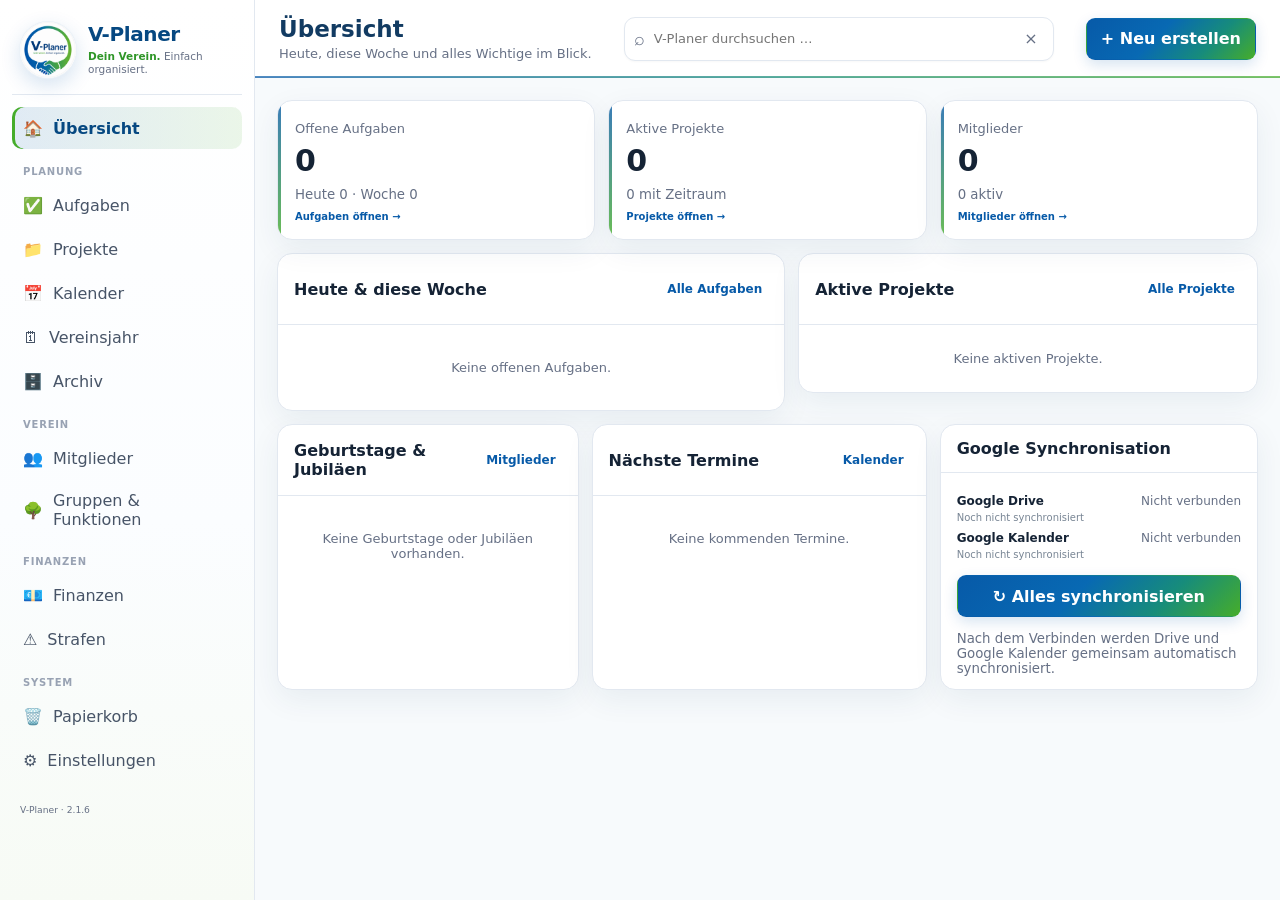
==== commit f027114f: "Add files via upload" ====
--- a/index.html
+++ b/index.html
@@ -5,8 +5,8 @@
 <meta charset="utf-8"/>
 <meta content="width=device-width,initial-scale=1,viewport-fit=cover" name="viewport"/>
 <meta content="#075aa8" name="theme-color"/>
-<meta content="V-Planer 2.1.1 – Vereinsplanung, Mitglieder, Gruppen, Kalender und Finanzübersicht." name="description"/>
-<title>V-Planer 2.1.1 · Dein Verein. Einfach organisiert.</title>
+<meta content="V-Planer 2.1.6 – Vereinsplanung, Mitglieder, Gruppen, Kalender und Finanzübersicht." name="description"/>
+<title>V-Planer 2.1.6 · Dein Verein. Einfach organisiert.</title>
 <link href="manifest.webmanifest" rel="manifest"/>
 <link href="icons/icon-192.png" rel="icon"/>
 <link href="styles.css" rel="stylesheet"/>
@@ -49,7 +49,7 @@
 <button class="nav-btn" data-view="settings">⚙️ <span>Einstellungen</span></button>
 </nav>
 <div class="sidebar-footer">
-<small>V-Planer · 2.1.1</small>
+<small>V-Planer · 2.1.6</small>
 </div>
 </aside>
 <main class="main">
@@ -117,7 +117,7 @@
 <div class="card-body" id="dashboardStorage"><div class="dashboard-sync-box">
 <div class="dashboard-sync-lines" id="dashboardSyncLines"></div>
 <button class="btn primary dashboard-sync-action" id="dashboardSyncBtn" type="button">↻ Alles synchronisieren</button>
-<small class="muted">Drive und Google Kalender werden gemeinsam über diesen Bereich gesteuert.</small>
+<small class="muted">Nach dem Verbinden werden Drive und Google Kalender gemeinsam automatisch synchronisiert.</small>
 </div></div>
 </div>
 </div>
@@ -498,7 +498,7 @@
 <h2>Vereinsdaten</h2>
 <p class="setting-help">Zentrale Stammdaten des Vereins. Diese Angaben können später für Ausweise, Dokumente, Exporte und Vorlagen verwendet werden.</p>
 </div>
-<span class="settings-version-badge">V-Planer 2.1.1</span>
+<span class="settings-version-badge">V-Planer 2.1.6</span>
 </div>
 <div class="club-data-layout">
 <section class="club-data-section club-data-brand">
--- a/styles.css
+++ b/styles.css
@@ -1999,3 +1999,38 @@
 .event-shift-time-v211{font-size:11px;line-height:1.25;white-space:normal}
 body.vp2-dark .shift-day-card{background:#182129!important;border-color:#2c3944!important}body.vp2-dark .shift-day-head{background:#131b22!important;border-color:#2b3741!important}body.vp2-dark .shift-row-v211 .shift-time-box.anytime{background:#25313a;color:#cad6de}
 @media(max-width:760px){.shift-row-v211{grid-template-columns:86px minmax(0,1fr);gap:10px}.shift-row-v211 .shift-time-box{min-width:0}.shift-row-v211 .shift-row-side{grid-column:1/-1}.shift-day-head{padding:11px 12px}}
+
+
+/* V-Planer 2.1.2 - einfache Terminfarbkacheln */
+.event-color-tiles-simple{
+  display:grid;
+  grid-template-columns:repeat(5,44px);
+  gap:10px;
+  align-items:center;
+  justify-content:start;
+  padding:2px 0 4px;
+}
+.event-color-tile-simple{
+  width:44px;
+  height:44px;
+  min-width:44px;
+  padding:0;
+  border:2px solid transparent;
+  border-radius:10px;
+  background:var(--event-tile-color);
+  cursor:pointer;
+  box-shadow:0 1px 2px rgba(16,24,40,.08),inset 0 0 0 1px rgba(16,24,40,.08);
+  transition:transform .12s ease,box-shadow .12s ease,border-color .12s ease;
+}
+.event-color-tile-simple:hover{
+  transform:translateY(-1px);
+  box-shadow:0 3px 8px rgba(16,24,40,.14),inset 0 0 0 1px rgba(16,24,40,.08);
+}
+.event-color-tile-simple.active{
+  border-color:#fff;
+  box-shadow:0 0 0 3px var(--blue),0 2px 8px rgba(16,24,40,.16);
+}
+@media(max-width:520px){
+  .event-color-tiles-simple{grid-template-columns:repeat(5,40px);gap:8px}
+  .event-color-tile-simple{width:40px;height:40px;min-width:40px}
+}
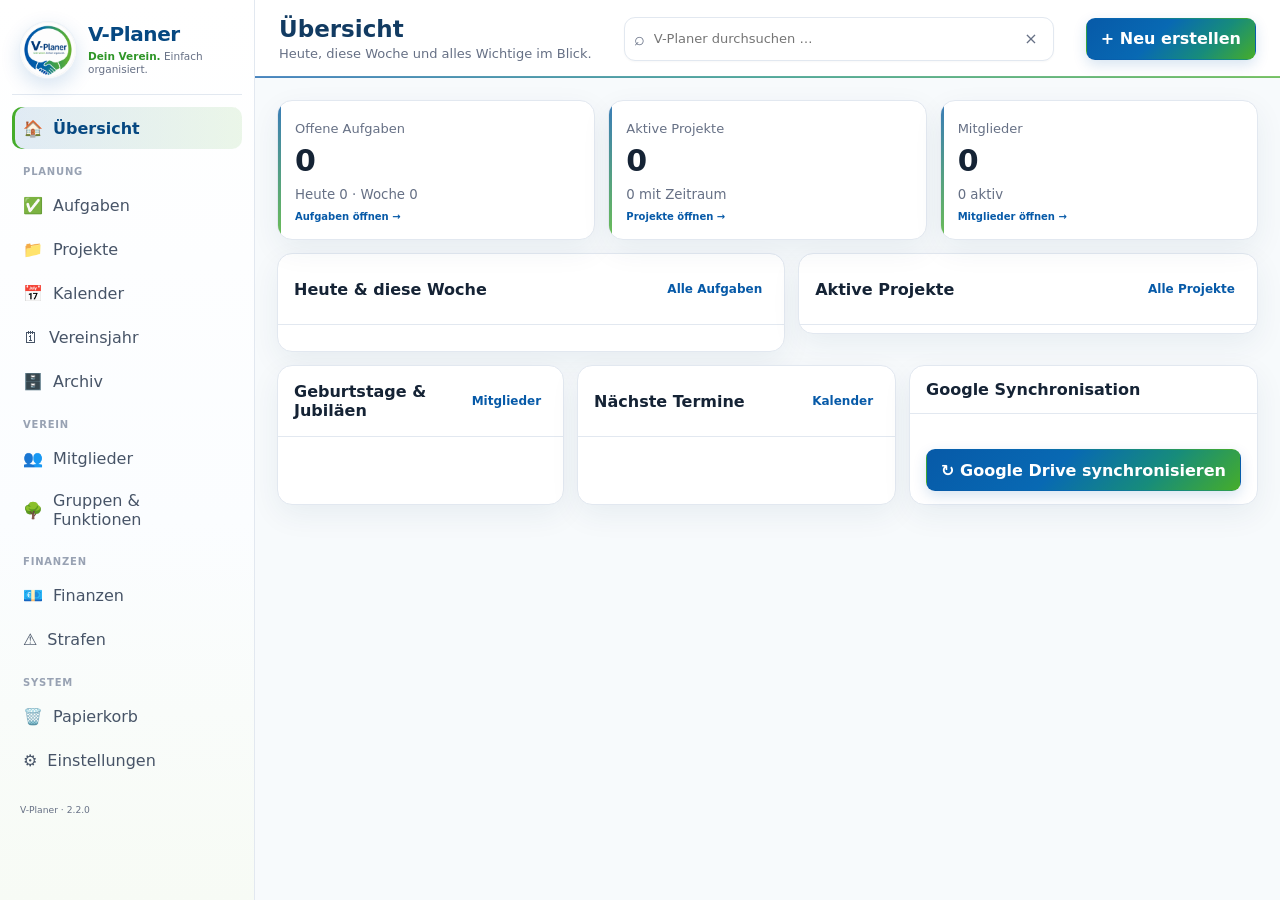
==== commit 25a29e29: "Add files via upload" ====
--- a/index.html
+++ b/index.html
@@ -5,8 +5,8 @@
 <meta charset="utf-8"/>
 <meta content="width=device-width,initial-scale=1,viewport-fit=cover" name="viewport"/>
 <meta content="#075aa8" name="theme-color"/>
-<meta content="V-Planer 2.1.6 – Vereinsplanung, Mitglieder, Gruppen, Kalender und Finanzübersicht." name="description"/>
-<title>V-Planer 2.1.6 · Dein Verein. Einfach organisiert.</title>
+<meta content="V-Planer 2.2.0 – Vereinsplanung, Mitglieder, Gruppen, Kalender und Finanzübersicht." name="description"/>
+<title>V-Planer 2.2.0 · Dein Verein. Einfach organisiert.</title>
 <link href="manifest.webmanifest" rel="manifest"/>
 <link href="icons/icon-192.png" rel="icon"/>
 <link href="styles.css" rel="stylesheet"/>
@@ -49,7 +49,7 @@
 <button class="nav-btn" data-view="settings">⚙️ <span>Einstellungen</span></button>
 </nav>
 <div class="sidebar-footer">
-<small>V-Planer · 2.1.6</small>
+<small>V-Planer · 2.2.0</small>
 </div>
 </aside>
 <main class="main">
@@ -116,8 +116,7 @@
 <div class="card-head"><h2>Google Synchronisation</h2></div>
 <div class="card-body" id="dashboardStorage"><div class="dashboard-sync-box">
 <div class="dashboard-sync-lines" id="dashboardSyncLines"></div>
-<button class="btn primary dashboard-sync-action" id="dashboardSyncBtn" type="button">↻ Alles synchronisieren</button>
-<small class="muted">Nach dem Verbinden werden Drive und Google Kalender gemeinsam automatisch synchronisiert.</small>
+<button class="btn primary dashboard-sync-action" id="dashboardSyncBtn" type="button">↻ Google Drive synchronisieren</button>
 </div></div>
 </div>
 </div>
@@ -216,9 +215,15 @@
 <label class="year-note-box"><b>Jahresnotiz</b><textarea id="yearNote" placeholder="Was ist in diesem Vereinsjahr besonders wichtig?" rows="3"></textarea><button class="btn secondary" id="saveYearNoteBtn" type="button">Jahresnotiz speichern</button></label></div>
 <div class="year-grid" id="yearGrid"></div>
 </section>
-<section class="view" id="view-archive"><div class="toolbar"><input aria-label="Archiv durchsuchen" class="search" id="archiveSearch" placeholder="Archiv durchsuchen …"/><select aria-label="Archiv nach Jahr filtern" id="archiveYearFilter"><option value="">Alle Jahre</option></select></div>
-<div class="archive-summary"><div class="card archive-metric"><span>Archivierte Projekte</span><b id="archiveProjectCount">0</b><small>Historisch abgelegte Projekte</small></div></div>
-<div class="archive-years" id="archiveProjectsByYear"></div></section>
+<section class="view" id="view-archive">
+<div class="toolbar archive-toolbar"><input aria-label="Archiv durchsuchen" class="search" id="archiveSearch" placeholder="Archiv durchsuchen …"/><select aria-label="Archiv nach Bereich filtern" id="archiveTypeFilter"><option value="">Alle Bereiche</option><option value="projects">Projekte</option><option value="tasks">Aufgaben</option><option value="members">Mitglieder</option></select><select aria-label="Archiv nach Jahr filtern" id="archiveYearFilter"><option value="">Alle Jahre</option></select></div>
+<div class="archive-summary archive-summary-v22">
+  <div class="card archive-metric"><span>Projekte</span><b id="archiveProjectCount">0</b><small>Archivierte Projekte</small></div>
+  <div class="card archive-metric"><span>Aufgaben</span><b id="archiveTaskCount">0</b><small>Archivierte Aufgaben</small></div>
+  <div class="card archive-metric"><span>Mitglieder</span><b id="archiveMemberCount">0</b><small>Ausgetretene Mitglieder</small></div>
+</div>
+<div class="archive-overview" id="archiveOverview"></div>
+</section>
 <section class="view finance-view" data-module="finance" id="view-finance-kasse"><div class="finance-readonly-head card">
 <div class="finance-readonly-copy"><span class="finance-source-label">Datenquelle</span><h2>KassenKumpel</h2><p>Aktuelle Finanzkennzahlen aus dem lokalen KassenKumpel des Kassenwarts. Die Werte sind im V-Planer ausschließlich lesbar.</p><small id="financeDataState">Noch keine KassenKumpel-Daten importiert.</small></div>
 <div class="finance-import-actions"><button class="btn primary" id="financeImportBtn" type="button">KassenKumpel-Daten einlesen</button><span class="finance-import-hint">JSON-Export auswählen</span><input accept=".json,application/json" hidden="" id="financeImportInput" type="file"/></div>
@@ -267,7 +272,7 @@
 <section class="view" id="view-members">
 <div class="toolbar member-toolbar">
 <input aria-label="Mitglieder durchsuchen" class="search" id="memberSearch" placeholder="Mitglieder suchen …"/>
-<select aria-label="Mitglieder nach Status filtern" id="memberStatusFilter"><option value="">Alle Status</option><option value="active">Aktiv</option><option value="passive">Passiv</option><option value="deceased">Verstorben</option><option value="exited">Ausgetreten</option></select>
+<select aria-label="Mitglieder nach Status filtern" id="memberStatusFilter"><option value="">Alle Status</option><option value="active">Aktiv</option><option value="passive">Passiv</option><option value="deceased">Verstorben</option></select>
 <select aria-label="Ehrenmitglieder filtern" id="memberHonoraryFilter"><option value="">Alle Mitglieder</option><option value="yes">Nur Ehrenmitglieder</option><option value="no">Ohne Ehrenmitglieder</option></select>
 <div class="member-sort-mobile">
 <select aria-label="Mitglieder sortieren" id="memberSortSelect">
@@ -322,110 +327,6 @@
     </div>
     <div class="function-overview-list" id="functionOverviewList"></div>
   </div>
-</div>
-</section>
-<section aria-hidden="true" class="view legacy-removed" id="view-meetings">
-<div class="toolbar">
-<button class="btn primary" data-action="new-meeting">+ Sitzung</button>
-<button class="btn secondary" data-new-folder="meetings" type="button">+ Ordner</button>
-</div>
-<div class="content-browser-layout">
-<aside class="card folder-panel">
-<div class="card-head"><h2>Ordner</h2></div>
-<div class="card-body folder-tree" id="meetingFolderTree"></div>
-</aside>
-<div class="browser-main">
-<div class="card folder-toolbar">
-<div><small class="muted">Aktueller Ordner</small><div class="folder-breadcrumb" id="meetingFolderPath"></div></div>
-<div class="folder-toolbar-actions">
-<button class="btn tiny secondary folder-export-btn" data-export-folder="meetings" type="button">Exportieren</button>
-<button class="btn tiny secondary" data-rename-folder="meetings" type="button">Umbenennen</button>
-<button class="btn tiny danger" data-delete-folder="meetings" type="button">Ordner löschen</button>
-</div>
-<div aria-live="polite" class="folder-export-status" data-export-status="meetings"></div>
-</div>
-<div class="card upload-card"><div class="upload-zone">
-<div><h3>Datei ablegen</h3><p>Word, PDF, Excel, Bilder und weitere Dateien im aktuellen Ordner. Ganze Ordner können inklusive Unterordnern übernommen werden.</p></div>
-<input aria-label="Dateien für Sitzungen &amp; Beschlüsse auswählen" id="meetingFileInput" multiple="" type="file"/>
-<input class="folder-upload-input" directory="" id="meetingFolderInput" multiple="" type="file" webkitdirectory=""/>
-<button class="btn secondary" id="meetingFolderUploadBtn" type="button">Ordner hochladen</button>
-<div aria-live="polite" class="folder-upload-status" id="meetingFolderUploadStatus"></div>
-<button class="btn primary" id="meetingUploadBtn" type="button">In Drive hochladen</button>
-</div></div>
-<div class="browser-section-title"><h2>Sitzungen &amp; Beschlüsse</h2><span class="mini-meta" id="meetingFolderCount"></span></div>
-<div class="cards-grid" id="meetingGrid"></div>
-<div class="browser-section-title"><h2>Dateien</h2></div>
-<div class="card table-card"><div class="table-wrap"><table class="table area-file-table"><thead><tr><th>Name</th><th>Typ</th><th>Größe</th><th>Datum</th><th></th></tr></thead><tbody id="meetingFileTable"></tbody></table></div></div>
-</div>
-</div>
-</section>
-<section aria-hidden="true" class="view legacy-removed" id="view-documents">
-<div class="toolbar">
-<input aria-label="Dateien im aktuellen Ordner durchsuchen" class="search" id="documentSearch" placeholder="Dateien im aktuellen Ordner durchsuchen …"/>
-<button class="btn secondary" data-new-folder="documents" type="button">+ Ordner</button>
-</div>
-<div class="content-browser-layout">
-<aside class="card folder-panel">
-<div class="card-head"><h2>Ordner</h2></div>
-<div class="card-body folder-tree" id="documentFolderTree"></div>
-</aside>
-<div class="browser-main">
-<div class="card folder-toolbar">
-<div><small class="muted">Aktueller Ordner</small><div class="folder-breadcrumb" id="documentFolderPath"></div></div>
-<div class="folder-toolbar-actions">
-<button class="btn tiny secondary folder-export-btn" data-export-folder="documents" type="button">Exportieren</button>
-<button class="btn tiny secondary" data-rename-folder="documents" type="button">Umbenennen</button>
-<button class="btn tiny danger" data-delete-folder="documents" type="button">Ordner löschen</button>
-</div>
-<div aria-live="polite" class="folder-export-status" data-export-status="documents"></div>
-</div>
-<div class="card upload-card"><div class="upload-zone">
-<div><h3>Dateien ablegen</h3><p>PDF, Word, Excel, Präsentationen, Bilder und andere Vereinsdateien. Die Einordnung erfolgt ausschließlich über deine Ordnerstruktur – zusätzliche Kategorien sind nicht nötig.</p></div>
-<input aria-label="Dateien für Dokumente &amp; Bilder auswählen" id="fileInput" multiple="" type="file"/>
-<input class="folder-upload-input" directory="" id="documentFolderInput" multiple="" type="file" webkitdirectory=""/>
-<button class="btn secondary" id="documentFolderUploadBtn" type="button">Ordner hochladen</button>
-<div aria-live="polite" class="folder-upload-status" id="documentFolderUploadStatus"></div>
-<button class="btn primary" id="uploadBtn" type="button">In Drive hochladen</button>
-</div></div>
-<div class="browser-section-title"><h2>Dateien</h2><span class="mini-meta" id="documentFolderCount"></span></div>
-<div class="card table-card"><div class="table-wrap"><table class="table area-file-table"><thead><tr><th>Name</th><th>Typ</th><th>Größe</th><th>Datum</th><th></th></tr></thead><tbody id="docTable"></tbody></table></div></div>
-</div>
-</div>
-</section>
-<section aria-hidden="true" class="view legacy-removed" id="view-knowledge">
-<div class="toolbar">
-<input aria-label="Vereinswissen im aktuellen Ordner durchsuchen" class="search" id="knowledgeSearch" placeholder="Vereinswissen im aktuellen Ordner durchsuchen …"/>
-<button class="btn primary" data-action="new-knowledge">+ Eintrag</button>
-<button class="btn secondary" data-new-folder="knowledge" type="button">+ Ordner</button>
-</div>
-<div class="content-browser-layout">
-<aside class="card folder-panel">
-<div class="card-head"><h2>Ordner</h2></div>
-<div class="card-body folder-tree" id="knowledgeFolderTree"></div>
-</aside>
-<div class="browser-main">
-<div class="card folder-toolbar">
-<div><small class="muted">Aktueller Ordner</small><div class="folder-breadcrumb" id="knowledgeFolderPath"></div></div>
-<div class="folder-toolbar-actions">
-<button class="btn tiny secondary folder-export-btn" data-export-folder="knowledge" type="button">Exportieren</button>
-<button class="btn tiny secondary" data-rename-folder="knowledge" type="button">Umbenennen</button>
-<button class="btn tiny danger" data-delete-folder="knowledge" type="button">Ordner löschen</button>
-</div>
-<div aria-live="polite" class="folder-export-status" data-export-status="knowledge"></div>
-</div>
-<div class="card upload-card"><div class="upload-zone">
-<div><h3>Datei zum Vereinswissen ablegen</h3><p>Zum Beispiel Anleitungen, Word-Dateien, PDFs oder Vorlagen. Ganze Ordner können inklusive Unterordnern hochgeladen werden.</p></div>
-<input aria-label="Dateien für Vereinswissen auswählen" id="knowledgeFileInput" multiple="" type="file"/>
-<input class="folder-upload-input" directory="" id="knowledgeFolderInput" multiple="" type="file" webkitdirectory=""/>
-<button class="btn secondary" id="knowledgeFolderUploadBtn" type="button">Ordner hochladen</button>
-<div aria-live="polite" class="folder-upload-status" id="knowledgeFolderUploadStatus"></div>
-<button class="btn primary" id="knowledgeUploadBtn" type="button">In Drive hochladen</button>
-</div></div>
-<div class="browser-section-title"><h2>Wissenseinträge</h2><span class="mini-meta" id="knowledgeFolderCount"></span></div>
-<div class="cards-grid" id="knowledgeGrid"></div>
-<div class="browser-section-title"><h2>Dateien</h2></div>
-<div class="card table-card"><div class="table-wrap"><table class="table area-file-table"><thead><tr><th>Name</th><th>Typ</th><th>Größe</th><th>Datum</th><th></th></tr></thead><tbody id="knowledgeFileTable"></tbody></table></div></div>
-</div>
 </div>
 </section>
 <section class="view" id="view-trash">
@@ -463,220 +364,14 @@
 <button data-settings-v2="advanced" type="button">Erweitert</button>
 </aside>
 <div class="settings-v2-main">
-<section class="settings-v2-panel active" data-settings-v2-panel="general"><div class="card setting-card"><h2>Allgemein</h2><label>Aufgaben standardmäßig öffnen als<select id="v2TaskDefault"><option value="list">Liste</option><option value="kanban">Kanban</option></select></label><label>Kalender standardmäßig öffnen als<select id="v2CalendarDefault"><option value="month">Monat</option><option value="week">Woche</option><option value="day">Tag</option><option value="list">Liste</option></select></label><p class="setting-help">Google Drive und Google Kalender werden ausschließlich über die Übersicht verbunden und synchronisiert.</p></div></section>
+<section class="settings-v2-panel active" data-settings-v2-panel="general"><div class="card setting-card"><h2>Allgemein</h2><label>Aufgaben standardmäßig öffnen als<select id="v2TaskDefault"><option value="list">Liste</option><option value="kanban">Kanban</option></select></label><label>Kalender standardmäßig öffnen als<select id="v2CalendarDefault"><option value="month">Monat</option><option value="week">Woche</option><option value="day">Tag</option><option value="list">Liste</option></select></label><p class="setting-help">Google Drive wird über die Übersicht synchronisiert. Google Kalender kann unter „Erweitert“ optional zugeschaltet werden.</p></div></section>
 <section class="settings-v2-panel" data-settings-v2-panel="club"><div class="card setting-card"><h2>Verein</h2><div class="settings-card-body"><div class="settings-form-grid-v2"><label class="full">Vereinsname<input id="v2ClubName"/></label><label>Kurzname<input id="v2ClubShortName"/></label><label>Gründungsdatum<input id="v2ClubFounded" type="date"/></label><label>E-Mail<input id="v2ClubEmail" type="email"/></label><label>Telefon<input id="v2ClubPhone"/></label><label class="full">Straße / Hausnummer<input id="v2ClubStreet"/></label><div class="settings-address-grid-v2"><label>PLZ<input id="v2ClubZip"/></label><label>Ort<input id="v2ClubCity"/></label></div></div></div></div></section>
 <section class="settings-v2-panel" data-settings-v2-panel="appearance"><div class="card setting-card"><h2>Darstellung</h2><label>Erscheinungsbild<select id="v2Appearance"><option value="system">System</option><option value="light">Hell</option><option value="dark">Dunkel</option></select></label><label>Oberflächengröße <b id="v2ScaleLabel">100%</b><input id="v2Scale" max="125" min="80" step="5" type="range"/></label><button class="btn secondary" id="v2ScaleReset" type="button">Auf 100 % zurücksetzen</button></div></section>
 <section class="settings-v2-panel" data-settings-v2-panel="backup"><div class="card setting-card"><h2>Daten &amp; Sicherung</h2><p class="setting-help">Vollständigen strukturierten Datenbestand lokal sichern oder wiederherstellen.</p><div class="button-row"><button class="btn primary" id="v2BackupExport" type="button">Sicherung herunterladen</button><button class="btn secondary" id="v2BackupImport" type="button">Sicherung wiederherstellen</button></div><p class="setting-help">Die Google-Verbindung wird hier nicht verwaltet.</p></div></section>
-<section class="settings-v2-panel" data-settings-v2-panel="advanced"><div class="card setting-card"><h2>Erweitert</h2><p>V-Planer Version <b>2.0.5</b></p><p class="setting-help">Entfernte Altbereiche bleiben bei einer Migration intern erhalten, werden aber nicht mehr in der normalen Oberfläche angeboten.</p><button class="btn secondary" id="v2DisconnectGoogle" type="button">Google-Verbindungen auf diesem Gerät trennen</button></div></section>
+<section class="settings-v2-panel" data-settings-v2-panel="advanced"><div class="card setting-card"><h2>Erweitert</h2><p>V-Planer Version <b>2.2.0</b></p><div class="switch-row"><div><b>Google Kalender synchronisieren</b><small>Standardmäßig aus. Erst nach dem Aktivieren und Speichern werden Kalenderdaten synchronisiert.</small></div><label class="switch"><input id="v2CalendarSyncEnabled" type="checkbox"/><span></span></label></div><p class="setting-help v22-calendar-setting-note">Ist die Funktion ausgeschaltet, synchronisiert V-Planer ausschließlich die Daten über Google Drive. Bestehende Einträge im Google Kalender werden dadurch nicht gelöscht.</p><button class="btn secondary" id="v2DisconnectGoogle" type="button">Google-Verbindungen auf diesem Gerät trennen</button></div></section>
 <div class="settings-save"><button class="btn primary" id="v2SaveSettings" type="button">Einstellungen speichern</button></div>
 </div>
-</div><div class="settings-shell settings-legacy-hidden"><aside aria-label="Einstellungsbereiche" class="card settings-section-nav">
-<div class="settings-nav-head"><div><b>Einstellungen</b><small>Bereich auswählen</small></div><button aria-label="Einstellungsmenü einklappen" id="settingsNavCollapse" title="Einstellungsmenü einklappen" type="button">‹</button></div>
-<nav>
-<button data-settings-section="club" type="button">🏛️ <span>Vereinsdaten</span></button>
-<button data-settings-section="organization" type="button">👥 <span>Verein &amp; Mitglieder</span></button>
-<button data-settings-section="appearance" type="button">🎨 <span>Darstellung &amp; Bereiche</span></button>
-<button data-settings-section="reminders" type="button">🔔 <span>Erinnerungen</span></button>
-<button data-settings-section="calendar" type="button">📅 <span>Google Kalender</span></button>
-<button data-settings-section="sync" type="button">☁️ <span>Speicher &amp; Sync</span></button>
-<button data-settings-section="backup" type="button">🛟 <span>Backup &amp; Daten</span></button>
-</nav>
-</aside><details class="settings-mobile-menu card" id="settingsMobileMenu">
-<summary><span>⚙️ Einstellungsbereich</span><b id="settingsMobileCurrent">Vereinsdaten</b></summary>
-<nav>
-<button data-settings-section="club" type="button">🏛️ Vereinsdaten</button>
-<button data-settings-section="organization" type="button">👥 Verein &amp; Mitglieder</button>
-<button data-settings-section="appearance" type="button">🎨 Darstellung &amp; Bereiche</button>
-<button data-settings-section="reminders" type="button">🔔 Erinnerungen</button>
-<button data-settings-section="calendar" type="button">📅 Google Kalender</button>
-<button data-settings-section="sync" type="button">☁️ Speicher &amp; Sync</button>
-<button data-settings-section="backup" type="button">🛟 Backup &amp; Daten</button>
-</nav>
-</details><div class="settings-section-content"><section class="settings-section-panel" data-settings-panel="club"><div class="settings-panel-head"><h2>Vereinsdaten</h2><p>Zentrale Stammdaten, Anschrift und verantwortliche Ämter.</p></div><div class="settings-grid settings-panel-grid"><div class="card setting-card club-masterdata-card settings-wide">
-<div class="club-masterdata-head">
-<div>
-<h2>Vereinsdaten</h2>
-<p class="setting-help">Zentrale Stammdaten des Vereins. Diese Angaben können später für Ausweise, Dokumente, Exporte und Vorlagen verwendet werden.</p>
-</div>
-<span class="settings-version-badge">V-Planer 2.1.6</span>
-</div>
-<div class="club-data-layout">
-<section class="club-data-section club-data-brand">
-<h3>Grunddaten</h3>
-<div class="club-logo-editor">
-<div aria-label="Vereinslogo Vorschau" class="club-logo-preview" id="clubLogoPreview"></div>
-<div class="club-logo-controls">
-<label>Vereinslogo
-                      <input accept="image/*" id="clubLogoInput" type="file"/>
-</label>
-<button class="btn tiny secondary" id="clubLogoRemoveBtn" type="button">Logo entfernen</button>
-<small>Wird komprimiert in den V-Planer-Stammdaten gespeichert.</small>
-</div>
-</div>
-<div class="club-data-fields two">
-<label>Offizieller Vereinsname<input autocomplete="organization" id="clubName"/></label>
-<label>Kurzname / Abkürzung<input id="clubShortName" placeholder="z. B. TSV Musterstadt"/></label>
-<label>Gründungsdatum<input id="clubFoundedDate" type="date"/></label>
-<label>Rechtsform<input id="clubLegalForm" list="clubLegalForms" placeholder="z. B. e. V."/></label>
-<datalist id="clubLegalForms"><option value="e. V."></option><option value="nicht eingetragener Verein"></option><option value="gGmbH"></option><option value="Sonstige"></option></datalist>
-</div>
-</section>
-<section class="club-data-section">
-<h3>Anschrift &amp; Kontakt</h3>
-<div class="club-data-fields two">
-<label class="full">Straße / Hausnummer<input autocomplete="street-address" id="clubStreet"/></label>
-<label>PLZ<input autocomplete="postal-code" id="clubZip" inputmode="numeric"/></label>
-<label>Ort<input autocomplete="address-level2" id="clubCity"/></label>
-<label>E-Mail<input autocomplete="email" id="clubEmail" type="email"/></label>
-<label>Telefon<input autocomplete="tel" id="clubPhone" type="tel"/></label>
-<label class="full">Website<input id="clubWebsite" placeholder="https://…" type="url"/></label>
-</div>
-</section>
-<section class="club-data-section">
-<h3>Register &amp; Verwaltung</h3>
-<div class="club-data-fields two">
-<label>Vereinsregister-Nr.<input id="clubRegisterNo" placeholder="z. B. VR 1234"/></label>
-<label>Registergericht<input id="clubRegisterCourt"/></label>
-<label>Steuernummer<input id="clubTaxNo"/></label>
-<label>Zuständiges Finanzamt<input id="clubTaxOffice"/></label>
-<label>Geschäftsjahr von<input id="clubFiscalStart" placeholder="01.01."/></label>
-<label>Geschäftsjahr bis<input id="clubFiscalEnd" placeholder="31.12."/></label>
-</div>
-</section>
-<section class="club-data-section">
-<h3>Vereinsheim / Standardort</h3>
-<div class="club-data-fields two">
-<label class="full">Bezeichnung<input id="clubVenueName" placeholder="z. B. Vereinsheim"/></label>
-<label class="full">Straße / Hausnummer<input id="clubVenueStreet"/></label>
-<label>PLZ<input id="clubVenueZip" inputmode="numeric"/></label>
-<label>Ort<input id="clubVenueCity"/></label>
-</div>
-</section>
-<section class="club-data-section club-data-functions">
-<h3>Verantwortliche Funktionen</h3>
-<p class="setting-help">Die Personen werden nicht doppelt gepflegt. Verknüpfe hier bereits angelegte Funktionen aus dem Vereinsbereich.</p>
-<div class="club-data-fields three">
-<label>Vorsitz<select id="clubChairFunction"></select></label>
-<label>Schriftführung<select id="clubSecretaryFunction"></select></label>
-<label>Kasse<select id="clubTreasurerFunction"></select></label>
-</div>
-<div class="club-function-note">Ändert sich die Besetzung einer Funktion, verwendet V-Planer automatisch die aktuelle verknüpfte Person.</div>
-</section>
-<section class="club-data-section">
-<h3>Weitere Angaben</h3>
-<div class="club-data-fields">
-<label>Kurze Vereinsbeschreibung<textarea id="clubDescription" placeholder="Was macht den Verein aus?" rows="4"></textarea></label>
-<label>Interne Hinweise<textarea id="clubInternalNotes" placeholder="Nur für die interne Organisation relevante Hinweise …" rows="4"></textarea></label>
-</div>
-</section>
-</div>
-</div></div></section><section class="settings-section-panel" data-settings-panel="organization"><div class="settings-panel-head"><h2>Verein &amp; Mitglieder</h2><p>Persönliches Profil, Ehrenmitgliedschaft und Gruppenlogik.</p></div><div class="settings-grid settings-panel-grid"><div class="card setting-card">
-<h2>Eigenes Profil</h2>
-<p class="setting-help">Persönliche Angaben des aktuell verwendeten V-Planer-Profils. Diese gehören nicht zu den Vereinsstammdaten.</p>
-<label>Eigene Rolle<input id="userRole" placeholder="z. B. Vorsitzender"/></label>
-</div><div class="card setting-card" data-module="club">
-<h2>Ehrenmitglieder</h2>
-<p class="setting-help">Lege fest, wie die Kennzeichnung „Ehrenmitglied“ im Mitgliederbereich verwendet wird.</p>
-<div class="switch-row"><div><b>Ehrenmitglieder automatisch beitragsfrei</b><small>Markiert Ehrenmitglieder im V-Planer als beitragsfrei. Es werden dadurch keine automatischen Bank- oder Kassenbuchungen erzeugt.</small></div><label class="switch"><input id="honoraryContributionFree" type="checkbox"/><span></span></label></div>
-</div><div class="card setting-card group-types-setting" data-module="club">
-<h2>Gruppenarten</h2>
-<p class="setting-help">Lege fest, welche Arten beim Erstellen einer Gruppe zur Auswahl stehen. Du kannst die Namen ändern, Einträge hinzufügen oder entfernen und die Reihenfolge anpassen.</p>
-<div class="group-type-list" id="groupTypeList"></div>
-<button class="btn secondary group-type-add" id="addGroupTypeBtn" type="button">+ Gruppenart hinzufügen</button>
-<p class="setting-help group-type-note">Das Entfernen einer Gruppenart löscht keine bereits vorhandenen Gruppen. Bestehende Einträge behalten ihre bisherige Bezeichnung.</p>
-</div></div></section><section class="settings-section-panel" data-settings-panel="appearance"><div class="settings-panel-head"><h2>Darstellung &amp; Bereiche</h2><p>Oberfläche skalieren und nicht benötigte Bereiche ausblenden.</p></div><div class="settings-grid settings-panel-grid"><div class="card setting-card">
-<h2>Darstellung &amp; Skalierung</h2>
-<p class="setting-help">Passe die Größe der gesamten V-Planer-Oberfläche an dein Gerät und deine bevorzugte Darstellung an.</p>
-<label>Oberflächengröße <b id="uiScaleLabel">100%</b>
-<input id="uiScale" max="125" min="80" step="5" type="range" value="100"/>
-</label>
-<div class="scale-guide"><span>80%</span><span>100%</span><span>125%</span></div>
-<button class="btn secondary" id="resetUiScaleBtn" type="button">Auf 100% zurücksetzen</button>
-</div><div class="card setting-card">
-<h2>Bereiche ein-/ausblenden</h2>
-<p class="setting-help">Die Daten bleiben erhalten. Es wird nur die Navigation ausgeblendet.</p>
-<div class="switch-row"><div><b>Verein</b><small>Mitglieder, Gruppen, Sitzungen</small></div><label class="switch"><input id="moduleClub" type="checkbox"/><span></span></label></div>
-<div class="switch-row"><div><b>Finanzen</b><small>KassenKumpel und Strafen</small></div><label class="switch"><input id="moduleFinance" type="checkbox"/><span></span></label></div>
-<div class="switch-row"><div><b>Dokumente</b><small>Dokumente, Bilder, Vereinswissen</small></div><label class="switch"><input id="moduleDocuments" type="checkbox"/><span></span></label></div>
-</div></div></section><section class="settings-section-panel" data-settings-panel="reminders"><div class="settings-panel-head"><h2>Erinnerungen</h2><p>Warnstufen, Geburtstage und Vereinsjubiläen konfigurieren.</p></div><div class="settings-grid settings-panel-grid"><div class="card setting-card">
-<h2>Warnungen &amp; Erinnerungen</h2>
-<p class="setting-help">Einfaches 3-Stufen-System für Aufgaben, Projekte und Termine.</p>
-<div class="switch-row"><div><b>Warnsystem aktiv</b><small>Fälligkeiten farblich hervorheben</small></div><label class="switch"><input id="reminderEnabled" type="checkbox"/><span></span></label></div>
-<label>Hinweis ab <b id="infoDaysLabel">14</b> Tagen vorher<input id="infoDays" max="60" min="1" type="range"/></label>
-<label>Warnung ab <b id="warningDaysLabel">7</b> Tagen vorher<input id="warningDays" max="30" min="1" type="range"/></label>
-<label>Alarm ab <b id="alarmDaysLabel">2</b> Tagen vorher<input id="alarmDays" max="14" min="0" type="range"/></label>
-<div class="switch-row"><div><b>Geburtstage in dieser Woche</b><small>Hinweis auf der Übersicht</small></div><label class="switch"><input id="birthdayWeekReminder" type="checkbox"/><span></span></label></div>
-<div class="switch-row"><div><b>Runde Geburtstage hervorheben</b><small>Besondere Geburtstage auf der Übersicht deutlich markieren</small></div><label class="switch"><input id="roundBirthdayReminder" type="checkbox"/><span></span></label></div>
-<label>Runde Geburtstagsalter
-              <input id="roundBirthdayAgesInput" inputmode="numeric" placeholder="z. B. 20, 30, 40, 50, 60, 70, 80, 90, 100" type="text"/>
-<small class="setting-help-inline">Kommagetrennt. Diese Altersstufen werden als runder Geburtstag hervorgehoben.</small>
-</label>
-<div class="switch-row"><div><b>Jubiläen erinnern</b><small>Wichtige Eintrittsjubiläen auf der Übersicht anzeigen</small></div><label class="switch"><input id="jubileeReminder" type="checkbox"/><span></span></label></div>
-<label>Wichtige Jubiläumsjahre
-              <input id="jubileeYearsInput" inputmode="numeric" placeholder="z. B. 10, 20, 25, 30, 40, 50" type="text"/>
-<small class="setting-help-inline">Kommagetrennt. Diese Jahre werden auf der Übersicht und im Vereinsjahr als Jubiläum berücksichtigt.</small>
-</label>
-</div></div></section><section class="settings-section-panel" data-settings-panel="calendar"><div class="settings-panel-head"><h2>Google Kalender</h2><p>Kalenderverbindung und zu synchronisierende Inhalte verwalten.</p></div><div class="settings-grid settings-panel-grid"><div class="card setting-card calendar-sync-card" id="calendarSyncCard">
-<h2>Google Kalender</h2>
-<p class="setting-help">Zwei-Wege-Synchronisierung mit dem eigenen Google-Kalender „V-Planer“. Änderungen an Terminen werden in beide Richtungen abgeglichen; neue Termine im Google-Kalender werden automatisch in V-Planer übernommen. Aufgaben und Projekte werden ebenfalls abgeglichen, soweit ihre Kalenderdarstellung dies zulässt.</p>
-<div class="calendar-sync-state" id="calendarConnectionState">Google Kalender noch nicht verbunden</div>
-<div class="calendar-sync-meta" id="calendarSyncMeta">Noch nicht synchronisiert</div>
-<div class="switch-row">
-<div><b>Kalendersynchronisierung aktiv</b><small>Änderungen bei bestehender Verbindung in beide Richtungen abgleichen</small></div>
-<label class="switch"><input id="calendarSyncEnabled" type="checkbox"/><span></span></label>
-</div>
-<div class="switch-row">
-<div><b>Termine synchronisieren</b><small>Mit Von-/Bis-Datum und Uhrzeiten</small></div>
-<label class="switch"><input id="calendarSyncEvents" type="checkbox"/><span></span></label>
-</div>
-<div class="switch-row">
-<div><b>Geburtstage synchronisieren</b><small>Als jährliche ganztägige Einträge aus den Mitgliedsdaten</small></div>
-<label class="switch"><input id="calendarSyncBirthdays" type="checkbox"/><span></span></label>
-</div>
-<div class="switch-row">
-<div><b>Aufgaben synchronisieren</b><small>Als ganztägiger Eintrag am Fälligkeitsdatum</small></div>
-<label class="switch"><input id="calendarSyncTasks" type="checkbox"/><span></span></label>
-</div>
-<div class="switch-row">
-<div><b>Projekte synchronisieren</b><small>Als ganztägiger Eintrag über den Projektzeitraum</small></div>
-<label class="switch"><input id="calendarSyncProjects" type="checkbox"/><span></span></label>
-</div>
-<label>Kalendername<input id="calendarName" value="V-Planer"/></label>
-<div class="calendar-sync-actions">
-<button class="btn primary" id="connectCalendarBtn" type="button">Google Kalender verbinden</button>
-<button class="btn secondary" id="disconnectCalendarBtn" type="button">Verbindung trennen</button>
-</div>
-<div class="calendar-sync-note">
-<b>Einmalige Google-Cloud-Einrichtung</b>
-<span>Im selben Google-Cloud-Projekt wie für Drive muss zusätzlich die <strong>Google Calendar API</strong> aktiviert sein. V-Planer verwaltet ausschließlich den von V-Planer angelegten Kalender. Neue oder geänderte Termine in diesem Kalender werden beim Synchronisieren zurück in V-Planer übernommen.</span>
-</div>
-</div></div></section><section class="settings-section-panel" data-settings-panel="sync"><div class="settings-panel-head"><h2>Speicher &amp; Sync</h2><p>Speicherverbrauch, Google Drive und Upload-Verhalten an einem Ort.</p></div><div class="settings-grid settings-panel-grid"><div class="card setting-card settings-sync-structured-card"><div class="card-head"><h2>Speicherübersicht</h2></div><div class="card-body" id="storageDetail"></div></div><div class="card setting-card settings-sync-structured-card"><div class="card-head"><h2>Google Drive</h2></div><div class="card-body"><div class="notice" id="driveInfo">Noch nicht verbunden.</div><div class="button-row"><button class="btn primary" id="connectDriveBtn">Google Drive verbinden</button><button class="btn secondary" id="syncNowBtn">Jetzt synchronisieren</button></div><div class="meta-box"><b>OAuth Client-ID</b><div id="clientIdDisplay"></div></div></div></div><div class="card setting-card">
-<h2>Speicher</h2>
-<label>Eigenes Speicherlimit in GB<input id="storageLimit" max="100" min="1" step="1" type="number"/></label>
-<div class="switch-row"><div><b>Bilder komprimieren</b><small>Vor Upload automatisch verkleinern</small></div><label class="switch"><input id="compressImages" type="checkbox"/><span></span></label></div>
-</div></div></section><section class="settings-section-panel" data-settings-panel="backup"><div class="settings-panel-head"><h2>Backup &amp; Daten</h2><p>Datenbestand sichern oder aus einem V-Planer-Backup wiederherstellen.</p></div><div class="settings-grid settings-panel-grid"><div class="card setting-card backup-setting-card">
-<h2>Backup &amp; Wiederherstellung</h2>
-<p class="setting-help">Sichere den kompletten strukturierten V-Planer-Datenbestand als JSON-Datei oder stelle ihn später wieder her.</p>
-<div class="backup-action">
-<div>
-<b>Komplettes Backup exportieren</b>
-<small>Mitglieder, Beziehungen, Haushalte, Verknüpfungen, Aufgaben, Projekte, Termine, Gruppen, Sitzungen, Vereinswissen, Ordner, Einstellungen und Dokument-Metadaten.</small>
-</div>
-<button class="btn primary" id="exportBackupBtn" type="button">Backup exportieren</button>
-</div>
-<div class="backup-action">
-<div>
-<b>Backup importieren</b>
-<small>Ersetzt nach Sicherheitsabfrage den aktuellen Datenstand. Vor dem Import wird automatisch ein Sicherungsbackup erzeugt.</small>
-</div>
-<button class="btn secondary" id="importBackupBtn" type="button">Backup importieren</button>
-<input accept=".json,application/json" hidden="" id="backupImportInput" type="file"/>
-</div>
-<div class="backup-warning">
-<b>Hinweis zu Google-Drive-Dateien</b>
-<span>Das Backup enthält die vollständige V-Planer-Datenbank inklusive Ordnerstruktur und Dateiverweisen. Die eigentlichen hochgeladenen Word-/PDF-/Bilddateien bleiben in Google Drive gespeichert und werden nicht nochmals in die JSON-Datei eingebettet.</span>
-</div>
-</div></div></section><div class="settings-save"><button class="btn primary" id="saveSettingsBtn">Einstellungen speichern</button></div></div></div>
+</div>
 </section>
 </div>
 </main>
--- a/styles.css
+++ b/styles.css
@@ -7,7 +7,7 @@
 *{box-sizing:border-box}html,body{margin:0;min-height:100%;font-family:Inter,ui-sans-serif,system-ui,-apple-system,Segoe UI,Roboto,Arial;color:var(--text);background:var(--bg)}button,input,select,textarea{font:inherit}.hidden{display:none!important}
 .app-shell{display:grid;grid-template-columns:265px 1fr;min-height:100vh}.sidebar{background:linear-gradient(180deg,#fff 0%,#fbfdff 62%,#f8fcf7 100%);border-right:1px solid var(--line);padding:15px 12px;position:sticky;top:0;height:100vh;overflow:auto}.brand{display:flex;gap:12px;align-items:center;padding:6px 7px 16px;border-bottom:1px solid var(--line);margin-bottom:11px}.brand-logo{width:62px;height:62px;object-fit:cover;border-radius:50%;background:#fff;border:1px solid rgba(7,90,168,.08);box-shadow:0 7px 20px rgba(7,90,168,.14)}.brand-copy strong{display:block;color:var(--blue-dark);font-size:21px;letter-spacing:-.02em}.brand-copy small{display:block;color:var(--blue-dark);font-size:10.5px;line-height:1.3;margin-top:5px}.brand-copy small span{color:var(--green-dark);font-weight:800}.nav-section{text-transform:uppercase;letter-spacing:.08em;color:#98a2b3;font-size:10px;font-weight:800;padding:15px 11px 5px}.nav-btn{width:100%;border:0;background:transparent;text-align:left;border-radius:10px;padding:10px 11px;display:flex;gap:10px;align-items:center;color:#475467;cursor:pointer;margin:2px 0}.nav-btn:hover{background:linear-gradient(90deg,rgba(7,90,168,.07),rgba(70,173,42,.055));color:var(--blue-dark)}.nav-btn.active{background:linear-gradient(90deg,rgba(7,90,168,.12),rgba(70,173,42,.10));color:var(--blue-dark);box-shadow:inset 3px 0 0 var(--green);font-weight:750}.sidebar-footer{padding:20px 8px 8px;color:var(--muted);font-size:11px}.main{min-width:0}.topbar{min-height:78px;background:rgba(255,255,255,.96);border-bottom:1px solid var(--line);display:flex;justify-content:space-between;align-items:center;padding:12px 24px;position:sticky;top:0;z-index:20;backdrop-filter:blur(10px)}.topbar:after{content:"";position:absolute;bottom:-1px;left:0;right:0;height:2px;background:linear-gradient(90deg,var(--blue),var(--teal),var(--green));opacity:.65}.top-title{display:flex;align-items:center;gap:9px}.mobile-logo{display:none;width:40px;height:40px;border-radius:50%;object-fit:cover}.topbar h1{margin:0;font-size:23px;color:#123b62}.subtitle{font-size:13px;color:var(--muted);margin-top:4px}.top-actions{display:flex;align-items:center;gap:8px}.sync-indicator{display:flex;flex-direction:column;align-items:flex-end;margin-right:4px}.sync-indicator strong{font-size:13px}.sync-indicator small{font-size:11px;color:var(--muted)}.content{padding:22px;max-width:1540px;margin:auto}.view{display:none}.view.active{display:block}
 .btn{border-radius:9px;padding:10px 14px;border:1px solid transparent;font-weight:750;cursor:pointer}.btn.primary{background:var(--gradient);color:#fff;box-shadow:0 5px 15px rgba(7,90,168,.16)}.btn.secondary{background:#fff;border-color:var(--line);color:#344054}.btn.danger{background:#fff1f2;border-color:#fecdd3;color:#b42318}.btn.tiny{padding:7px 9px;font-size:12px}.head-actions{display:flex;gap:6px}.link-btn{border:0;background:none;color:var(--blue);font-size:12px;font-weight:750;cursor:pointer}.card{background:#fff;border:1px solid var(--line);border-radius:15px;box-shadow:var(--shadow)}.card-head{display:flex;align-items:center;justify-content:space-between;border-bottom:1px solid var(--line);padding:14px 16px}.card-head h2{font-size:16px;margin:0}.card-body{padding:13px 16px}.metrics{display:grid;grid-template-columns:repeat(4,1fr);gap:13px}.metric{padding:17px;position:relative;overflow:hidden}.metric:before{content:"";position:absolute;left:0;top:0;bottom:0;width:3px;background:linear-gradient(180deg,var(--blue),var(--green))}.metric span{font-size:13px;color:var(--muted)}.metric b{display:block;font-size:30px;margin:6px 0}.metric small{color:var(--muted)}.dash-grid{display:grid;gap:13px;margin-top:13px}.dash-grid.two{grid-template-columns:1.05fr .95fr}.dash-grid.three{grid-template-columns:1fr 1fr 1fr}.alert-strip{padding:12px 14px;border-radius:12px;border:1px solid #fed7aa;background:#fff7ed;color:#9a3412;margin-bottom:13px;font-size:13px;font-weight:650}.mini-row{display:grid;grid-template-columns:auto 1fr auto;gap:9px;align-items:center;padding:10px 0;border-bottom:1px solid var(--line)}.mini-row:last-child{border-bottom:0}.mini-title{font-weight:700;font-size:13px}.mini-meta{font-size:11px;color:var(--muted);margin-top:3px}.badge{display:inline-block;border-radius:999px;padding:4px 7px;font-size:11px;font-weight:750}.badge.high,.due-alarm{background:#fee2e2;color:#991b1b}.badge.mid,.due-warning{background:#fef3c7;color:#92400e}.badge.low,.due-info{background:#dbeafe;color:#1d4ed8}.badge.ok{background:#dcfce7;color:#166534}.badge.gray{background:#f2f4f7;color:#475467}.badge.purple{background:#ede9fe;color:#6d28d9}.project-mini{padding:11px 0;border-bottom:1px solid var(--line)}.project-mini:last-child{border-bottom:0}.row{display:flex;justify-content:space-between;align-items:center;gap:10px}.progress{height:7px;background:#eef2f6;border-radius:999px;overflow:hidden;margin-top:8px}.progress span{display:block;height:100%;background:linear-gradient(90deg,var(--blue),var(--teal),var(--green))}.event-row{display:grid;grid-template-columns:46px 1fr;gap:10px;padding:9px 0}.date-box{border-radius:10px;background:linear-gradient(145deg,var(--blue-soft),var(--green-soft));color:var(--blue-dark);text-align:center;padding:6px 2px;font-weight:850;font-size:12px}.date-box small{display:block;font-size:9px}.birthday-row{display:flex;gap:10px;align-items:center;padding:9px 0;border-bottom:1px solid var(--line)}.birthday-row:last-child{border-bottom:0}.person-dot{width:34px;height:34px;border-radius:50%;background:linear-gradient(145deg,#eaf4ff,#eefbea);display:grid;place-items:center;font-weight:800;color:var(--blue-dark);flex:none}.ring{width:108px;height:108px;border-radius:50%;background:conic-gradient(var(--blue) 0 36%,var(--green) 36% 68%,var(--orange) 68% 78%,#e5e7eb 78%);display:grid;place-items:center;margin:auto}.ring:after{content:attr(data-text);width:72px;height:72px;border-radius:50%;background:#fff;display:grid;place-items:center;font-size:13px;font-weight:850}.storage-caption{text-align:center;color:var(--muted);font-size:12px;margin-top:12px}
-.toolbar{display:flex;gap:9px;flex-wrap:wrap;margin-bottom:13px}.search{flex:1;min-width:260px;border:1px solid var(--line);border-radius:9px;padding:10px 12px;background:#fff}.toolbar select,.upload-zone select,.table select{border:1px solid var(--line);border-radius:9px;padding:9px;background:#fff}.table-card{overflow:hidden}.table-wrap{overflow:auto}.table{width:100%;border-collapse:collapse}.table th,.table td{padding:12px 13px;border-bottom:1px solid var(--line);font-size:13px;text-align:left;vertical-align:middle}.table th{background:#fafafa;color:#667085;font-weight:750}.table tbody tr{cursor:default}.table tbody tr.selectable{cursor:pointer}.table tbody tr.selectable:hover{background:#f8fbff}.action-link{border:0;background:none;color:var(--blue);cursor:pointer;font-weight:700;padding:3px}.cards-grid{display:grid;grid-template-columns:repeat(3,1fr);gap:13px}.project-card,.meeting-card,.knowledge-card{padding:16px}.project-card h3,.meeting-card h3,.knowledge-card h3{margin:0 0 6px;font-size:16px}.project-card p,.meeting-card p,.knowledge-card p{color:var(--muted);font-size:12px;line-height:1.5}.project-days{font-size:12px;font-weight:800}.project-days.alarm{color:#b42318}.project-days.warning{color:#b54708}.project-days.info{color:#175cd3}.project-days.ok{color:#15803d}.board{display:grid;grid-template-columns:repeat(4,1fr);gap:12px;align-items:start}.kanban-col{background:#eef2f6;border-radius:14px;padding:10px;min-height:450px}.kanban-col h3{font-size:13px;color:#475467;margin:4px 4px 9px}.ticket{background:#fff;border:1px solid var(--line);border-radius:11px;padding:11px;margin-bottom:8px;box-shadow:0 4px 14px rgba(16,24,40,.05)}.ticket strong{font-size:13px}.ticket small{display:block;color:var(--muted);margin-top:5px}
+.toolbar{display:flex;gap:9px;flex-wrap:wrap;margin-bottom:13px}.search{flex:1;min-width:260px;border:1px solid var(--line);border-radius:9px;padding:10px 12px;background:#fff}.toolbar select,.upload-zone select,.table select{border:1px solid var(--line);border-radius:9px;padding:9px;background:#fff}.table-card{overflow:hidden}.table-wrap{overflow:auto}.table{width:100%;border-collapse:collapse}.table th,.table td{padding:12px 13px;border-bottom:1px solid var(--line);font-size:13px;text-align:left;vertical-align:middle}.table th{background:#fafafa;color:#667085;font-weight:750}.table tbody tr{cursor:default}.table tbody tr.selectable{cursor:pointer}.table tbody tr.selectable:hover{background:#f8fbff}.action-link{border:0;background:none;color:var(--blue);cursor:pointer;font-weight:700;padding:3px}.cards-grid{display:grid;grid-template-columns:repeat(3,1fr);gap:13px}.project-card{padding:16px}.project-card h3{margin:0 0 6px;font-size:16px}.project-card p{color:var(--muted);font-size:12px;line-height:1.5}.project-days{font-size:12px;font-weight:800}.project-days.alarm{color:#b42318}.project-days.warning{color:#b54708}.project-days.info{color:#175cd3}.project-days.ok{color:#15803d}.board{display:grid;grid-template-columns:repeat(4,1fr);gap:12px;align-items:start}.kanban-col{background:#eef2f6;border-radius:14px;padding:10px;min-height:450px}.kanban-col h3{font-size:13px;color:#475467;margin:4px 4px 9px}.ticket{background:#fff;border:1px solid var(--line);border-radius:11px;padding:11px;margin-bottom:8px;box-shadow:0 4px 14px rgba(16,24,40,.05)}.ticket strong{font-size:13px}.ticket small{display:block;color:var(--muted);margin-top:5px}
 .calendar-layout{display:grid;grid-template-columns:1.35fr .65fr;gap:13px}.calendar-card{padding:14px}.calendar-head{display:flex;align-items:center;justify-content:space-between}.calendar-head h2{margin:0;font-size:18px}.calendar-head button{border:1px solid var(--line);background:#fff;border-radius:9px;padding:7px 11px}.calendar-grid{display:grid;grid-template-columns:repeat(7,1fr);gap:7px;margin-top:10px}.weekday{text-align:center;color:var(--muted);font-size:11px}.cal-day{min-height:108px;border:1px solid var(--line);border-radius:10px;padding:7px;background:#fff;font-size:11px}.cal-day.muted{opacity:.35}.cal-chip{margin-top:5px;padding:4px 5px;border-radius:7px;background:linear-gradient(90deg,var(--blue-soft),var(--green-soft));color:var(--blue-dark);white-space:nowrap;overflow:hidden;text-overflow:ellipsis}.cal-chip.birthday{background:#f3e8ff;color:#6b21a8}.year-grid{display:grid;grid-template-columns:repeat(3,1fr);gap:13px}.month-card{padding:14px;min-height:180px}.month-card h3{margin:0 0 10px}.year-item{font-size:12px;padding:7px 0;border-bottom:1px solid var(--line)}
 .member-layout{display:grid;grid-template-columns:minmax(640px,1.45fr) minmax(330px,.55fr);gap:13px}.member-detail{min-height:520px}.member-photo{width:88px;height:88px;border-radius:18px;object-fit:cover;background:#edf2f7;border:1px solid var(--line)}.member-hero{display:flex;gap:14px;align-items:center}.member-hero h2{margin:0 0 4px}.member-card-digital{margin-top:14px;padding:16px;border-radius:16px;background:linear-gradient(135deg,#064881,#0b6ba9 52%,#46ad2a);color:#fff}.member-card-digital .member-card-top{display:flex;justify-content:space-between;gap:12px}.detail-grid{display:grid;grid-template-columns:1fr 1fr;gap:10px;margin-top:14px}.detail-box{border:1px solid var(--line);border-radius:10px;padding:10px}.detail-box b{display:block;font-size:11px;color:var(--muted);margin-bottom:4px}.history-list{margin:8px 0 0;padding-left:18px;font-size:12px;color:#475467}.member-actions{display:flex;gap:7px;flex-wrap:wrap;margin-top:14px}
 .group-layout{display:grid;grid-template-columns:360px 1fr;gap:13px}.tree .node{padding:9px 10px;border-radius:9px;cursor:pointer}.tree .node:hover,.tree .node.active{background:linear-gradient(90deg,var(--blue-soft),var(--green-soft));color:var(--blue-dark)}.node.level-1{padding-left:28px}.node.level-2{padding-left:48px}.node.level-3{padding-left:68px}.group-stat-grid{display:grid;grid-template-columns:repeat(4,1fr);gap:9px;margin-bottom:14px}.group-stat{border:1px solid var(--line);border-radius:10px;padding:10px}.group-stat small{display:block;color:var(--muted);font-size:10px}.group-stat b{display:block;font-size:21px;margin-top:3px}.group-section{margin-top:16px}.group-section h3{font-size:14px;margin:0 0 8px}.function-row{display:grid;grid-template-columns:1.2fr 1fr 1fr auto;gap:8px;padding:9px 0;border-bottom:1px solid var(--line);font-size:12px}.team-list{display:flex;flex-wrap:wrap;gap:7px}.person-pill{padding:6px 8px;border-radius:999px;background:#f2f4f7;font-size:12px}.auto-rule{padding:10px;border-radius:10px;background:#f8fafc;border:1px solid var(--line);font-size:12px;color:#475467}
@@ -84,7 +84,7 @@
 .ring{background:conic-gradient(var(--blue) 0 36%,var(--green) 36% 68%,var(--orange) 68% 78%,#e5e7eb 78%)}
 .toolbar{gap:9px;margin-bottom:13px}.search{border-radius:9px;background:#fff}
 .table th{background:#fafafa;color:#667085}.table tbody tr.selectable:hover{background:#f8fbff}
-.cards-grid{gap:13px}.project-card,.meeting-card,.knowledge-card{padding:16px}
+.cards-grid{gap:13px}.project-card{padding:16px}
 .kanban-col{background:#eef2f6;border-radius:14px;padding:10px}.ticket{border-radius:11px;box-shadow:0 4px 14px rgba(16,24,40,.05)}
 .calendar-layout{grid-template-columns:1.3fr .7fr}.calendar-card{padding:14px}.cal-day{border-radius:10px;background:#fff}
 .cal-chip{background:linear-gradient(90deg,var(--blue-soft),var(--green-soft));color:var(--blue-dark)}
@@ -137,7 +137,7 @@
   .toolbar .search{grid-column:1/-1;min-width:0;width:100%}
   .toolbar select,.toolbar .btn{width:100%;min-width:0}
   .cards-grid,.year-grid,.board,.doc-categories,.group-layout,.calendar-layout,.member-layout,.storage-grid,.settings-grid{grid-template-columns:1fr}
-  .project-card,.meeting-card,.knowledge-card{padding:14px}
+  .project-card{padding:14px}
   .kanban-col{min-height:auto}
   .calendar-card{overflow-x:auto;-webkit-overflow-scrolling:touch}
   .calendar-head{position:sticky;left:0;width:min(100%,640px)}
@@ -170,19 +170,17 @@
 
 @media(max-width:620px){
   /* Mobile Tabellen werden zu lesbaren Karten statt horizontalen Desktop-Tabellen. */
-  #view-tasks .table-wrap,#view-members .table-wrap,#view-documents .table-wrap{overflow:visible}
+  #view-tasks .table-wrap,#view-members .table-wrap{overflow:visible}
   #view-tasks table,#view-tasks tbody,#view-tasks tr,#view-tasks td,
   #view-members table,#view-members tbody,#view-members tr,#view-members td,
-  #view-documents table,#view-documents tbody,#view-documents tr,#view-documents td{display:block;width:100%}
-  #view-tasks thead,#view-members thead,#view-documents thead{display:none}
-  #view-tasks tbody tr,#view-members tbody tr,#view-documents tbody tr{background:#fff;border:1px solid var(--line);border-radius:13px;margin-bottom:9px;padding:8px 11px;box-shadow:0 5px 16px rgba(18,53,86,.04)}
-  #view-tasks td,#view-members td,#view-documents td{display:flex;align-items:center;justify-content:space-between;gap:12px;border:0;border-bottom:1px dashed #edf0f3;padding:8px 0;text-align:right}
-  #view-tasks td:last-child,#view-members td:last-child,#view-documents td:last-child{border-bottom:0}
-  #view-tasks td:before,#view-members td:before,#view-documents td:before{font-size:10px;text-transform:uppercase;letter-spacing:.05em;color:var(--muted);font-weight:800;text-align:left;flex:0 0 32%}
+  #view-tasks thead,#view-members thead{display:none}
+  #view-tasks tbody tr,#view-members tbody tr{background:#fff;border:1px solid var(--line);border-radius:13px;margin-bottom:9px;padding:8px 11px;box-shadow:0 5px 16px rgba(18,53,86,.04)}
+  #view-tasks td,#view-members td{display:flex;align-items:center;justify-content:space-between;gap:12px;border:0;border-bottom:1px dashed #edf0f3;padding:8px 0;text-align:right}
+  #view-tasks td:last-child,#view-members td:last-child:last-child{border-bottom:0}
+  #view-tasks td:before,#view-members td:before:before{font-size:10px;text-transform:uppercase;letter-spacing:.05em;color:var(--muted);font-weight:800;text-align:left;flex:0 0 32%}
   #view-tasks td:nth-child(1):before{content:"Aufgabe"}#view-tasks td:nth-child(2):before{content:"Projekt"}#view-tasks td:nth-child(3):before{content:"Gruppe"}#view-tasks td:nth-child(4):before{content:"Fällig"}#view-tasks td:nth-child(5):before{content:"Priorität"}#view-tasks td:nth-child(6):before{content:"Status"}#view-tasks td:nth-child(7):before{content:"Aktion"}
   #view-members td:nth-child(1):before{content:"Nr."}#view-members td:nth-child(2):before{content:"Name"}#view-members td:nth-child(3):before{content:"Status"}#view-members td:nth-child(4):before{content:"Alter"}#view-members td:nth-child(5):before{content:"Gruppen"}#view-members td:nth-child(6):before{content:"Nächster Termin"}
-  #view-documents td:nth-child(1):before{content:"Datei"}#view-documents td:nth-child(2):before{content:"Kategorie"}#view-documents td:nth-child(3):before{content:"Größe"}#view-documents td:nth-child(4):before{content:"Datum"}#view-documents td:nth-child(5):before{content:"Aktion"}
-  #view-tasks td>*,#view-members td>*,#view-documents td>*{max-width:66%}
+  #view-tasks td>*,#view-members td>*>*{max-width:66%}
   #view-tasks td select{min-width:130px}
 }
 
@@ -221,48 +219,6 @@
   .group-type-actions{grid-column:2;justify-content:flex-end}
   .group-type-actions .icon-btn.small{width:40px;height:40px;min-width:40px}
 }
-
-
-/* V-Planer 1.0 – Ordnerstrukturen in Sitzungen, Dokumenten und Vereinswissen */
-.content-browser-layout{display:grid;grid-template-columns:280px minmax(0,1fr);gap:13px;align-items:start}
-.browser-main{min-width:0}
-.folder-panel{position:sticky;top:96px;max-height:calc(100vh - 120px);overflow:hidden}
-.folder-panel .card-body{padding:10px;max-height:calc(100vh - 175px);overflow:auto}
-.folder-tree{display:flex;flex-direction:column;gap:2px}
-.folder-node-wrap{display:block}
-.folder-node{width:100%;border:0;background:transparent;border-radius:9px;display:grid;grid-template-columns:22px minmax(0,1fr) auto;gap:7px;align-items:center;text-align:left;padding:8px 8px 8px calc(8px + var(--folder-level,0)*14px);cursor:pointer;color:#344054}
-.folder-node:hover{background:#f5f9fd}
-.folder-node.active{background:linear-gradient(90deg,var(--blue-soft),var(--green-soft));color:var(--blue-dark);font-weight:750}
-.folder-icon{font-size:15px}.folder-node-name{overflow:hidden;text-overflow:ellipsis;white-space:nowrap}
-.folder-count{min-width:23px;height:21px;border-radius:999px;background:#eef2f6;color:#667085;display:grid;place-items:center;font-size:10px;font-weight:800;padding:0 5px}
-.folder-node.active .folder-count{background:#fff;color:var(--blue)}
-.folder-empty{font-size:11px;color:var(--muted);padding:8px 12px 8px 30px}
-.folder-toolbar{display:flex;justify-content:space-between;gap:14px;align-items:center;padding:13px 15px;margin-bottom:13px}
-.folder-toolbar-actions{display:flex;gap:7px;flex-wrap:wrap;justify-content:flex-end}
-.folder-breadcrumb{display:flex;align-items:center;gap:6px;flex-wrap:wrap;margin-top:4px}
-.breadcrumb-link{border:0;background:none;padding:0;color:var(--blue);font-weight:750;cursor:pointer;font-size:13px}.breadcrumb-link:hover{text-decoration:underline}
-.browser-section-title{display:flex;align-items:baseline;justify-content:space-between;gap:10px;margin:17px 2px 9px}.browser-section-title h2{margin:0;font-size:16px;color:#344054}
-.browser-empty{grid-column:1/-1;background:#fff;border:1px dashed var(--line);border-radius:13px}
-.area-file-table .doc-actions{min-width:190px}.upload-zone input[type=file]{max-width:310px}
-@media(max-width:1180px){.content-browser-layout{grid-template-columns:230px minmax(0,1fr)}}
-@media(max-width:900px){.content-browser-layout{grid-template-columns:1fr}.folder-panel{position:static;max-height:none}.folder-panel .card-body{max-height:280px}}
-@media(max-width:780px){
-  .folder-toolbar{align-items:flex-start;flex-direction:column}.folder-toolbar-actions{width:100%;justify-content:flex-start}.folder-toolbar-actions .btn{min-height:40px}
-  .folder-panel .card-body{max-height:240px}.folder-node{min-height:42px}.upload-zone input[type=file]{max-width:100%;width:100%}
-  #view-meetings .area-file-table thead,#view-knowledge .area-file-table thead{display:none}
-  #view-meetings .area-file-table,#view-meetings .area-file-table tbody,#view-meetings .area-file-table tr,#view-meetings .area-file-table td,
-  #view-knowledge .area-file-table,#view-knowledge .area-file-table tbody,#view-knowledge .area-file-table tr,#view-knowledge .area-file-table td{display:block;width:100%}
-  #view-meetings .area-file-table tr,#view-knowledge .area-file-table tr{border-bottom:8px solid var(--bg);padding:7px 10px;background:#fff}
-  #view-meetings .area-file-table td,#view-knowledge .area-file-table td{border:0;border-bottom:1px solid var(--line);display:flex;justify-content:space-between;gap:12px;padding:8px 4px;text-align:right}
-  #view-meetings .area-file-table td:last-child,#view-knowledge .area-file-table td:last-child{border-bottom:0}
-  #view-meetings .area-file-table td:before,#view-knowledge .area-file-table td:before{font-size:10px;text-transform:uppercase;letter-spacing:.05em;color:var(--muted);font-weight:800;text-align:left;flex:0 0 30%}
-  #view-meetings .area-file-table td:nth-child(1):before,#view-knowledge .area-file-table td:nth-child(1):before{content:"Datei"}
-  #view-meetings .area-file-table td:nth-child(2):before,#view-knowledge .area-file-table td:nth-child(2):before{content:"Typ"}
-  #view-meetings .area-file-table td:nth-child(3):before,#view-knowledge .area-file-table td:nth-child(3):before{content:"Größe"}
-  #view-meetings .area-file-table td:nth-child(4):before,#view-knowledge .area-file-table td:nth-child(4):before{content:"Datum"}
-  #view-meetings .area-file-table td:nth-child(5):before,#view-knowledge .area-file-table td:nth-child(5):before{content:"Aktion"}
-}
-@media(max-width:480px){.folder-node{padding-left:calc(7px + var(--folder-level,0)*10px)}.folder-toolbar-actions{display:grid;grid-template-columns:1fr 1fr}.folder-toolbar-actions .btn{width:100%}.doc-actions{justify-content:flex-end}}
 
 
 /* V-Planer 1.0 – Projektfortschritt aus Projektaufgaben */
@@ -671,14 +627,6 @@
 }
 
 
-/* V-Planer 1.0.1: kompletter Ordner-Upload */
-.folder-upload-input{position:absolute!important;width:1px!important;height:1px!important;opacity:0!important;pointer-events:none!important}
-.folder-upload-status{flex-basis:100%;min-height:18px;font-size:12px;color:var(--muted);line-height:1.45}
-.folder-upload-status.is-working{color:var(--blue-dark);font-weight:700}
-.folder-upload-status.is-ok{color:#15803d;font-weight:700}
-.folder-upload-status.is-error{color:#b42318;font-weight:700}
-@media(max-width:720px){.upload-zone>.btn{width:100%}.upload-zone>input[type=file]:not(.folder-upload-input),.upload-zone>select{width:100%;max-width:none}}
-
 /* V-Planer 1.0.3 - Vereinsjahr: alle datumsbezogenen Eintraege */
 .year-overview-head{padding:14px;margin-bottom:13px}
 .year-overview-head .calendar-head{margin-bottom:10px}
@@ -990,171 +938,10 @@
 }
 
 
-/* V-Planer 1.0.4 – Bereichs-/Ordnerexport */
-.folder-toolbar{flex-wrap:wrap}
-.folder-export-status{
-  flex-basis:100%;
-  min-height:14px;
-  margin-top:-5px;
-  color:var(--muted);
-  font-size:10px;
-  line-height:1.35;
-}
-.folder-export-status.error{color:#b42318}
-.area-file-table .doc-actions{min-width:250px}
-.round-birthday-row{
-  background:linear-gradient(90deg,#fffaf0,#fff);
-}
-.personal-event-type.round-birthday{
-  background:#fff4d9;
-  color:#9a6700;
-}
-.year-round-birthday-button{
-  border-color:#ead49c!important;
-  background:#fffaf0!important;
-}
-@media(max-width:780px){
-  .folder-toolbar-actions .folder-export-btn{order:-1}
-  .folder-export-status{margin-top:0}
-  .area-file-table .doc-actions{min-width:0}
-}
-
-
-/* V-Planer 1.0.4 – Explorer-Ordnerbaum */
-.folder-node-line{
-  display:grid;
-  grid-template-columns:22px minmax(0,1fr);
-  align-items:center;
-  gap:1px;
-  padding-left:calc(3px + var(--folder-level,0)*14px);
-  border-radius:9px;
-}
-.folder-node-line:hover{background:#f5f9fd}
-.folder-node-line.active{
-  background:linear-gradient(90deg,var(--blue-soft),var(--green-soft));
-}
-.folder-node-line .folder-node{
-  padding-left:4px;
-}
-.folder-node-main{
-  min-width:0;
-  border-radius:7px;
-}
-.folder-node-line.active .folder-node-main{
-  background:transparent;
-  color:var(--blue-dark);
-  font-weight:750;
-}
-.folder-expander,
-.folder-expander-placeholder{
-  width:22px;
-  min-width:22px;
-  height:32px;
-  display:grid;
-  place-items:center;
-}
-.folder-expander{
-  border:0;
-  background:transparent;
-  color:#667085;
-  cursor:pointer;
-  border-radius:6px;
-  font-size:18px;
-  line-height:1;
-  padding:0;
-}
-.folder-expander:hover{background:#eaf2f8;color:#344054}
-.folder-expander:focus-visible{outline:2px solid var(--blue);outline-offset:1px}
-.folder-expander-placeholder{pointer-events:none}
-.folder-node-children[hidden]{display:none!important}
-
-@media(max-width:780px){
-  .folder-node-line{grid-template-columns:30px minmax(0,1fr);padding-left:calc(2px + var(--folder-level,0)*11px)}
-  .folder-expander,.folder-expander-placeholder{width:30px;min-width:30px;height:42px}
-  .folder-expander{font-size:22px}
-  .folder-node-line .folder-node{min-height:42px}
-}
-
-
-/* V-Planer 1.0.4 – Dokumente als neutrales Archiv + Vereinswissen-Verknüpfung */
-#view-documents .toolbar .search{min-width:min(420px,100%)}
-.document-knowledge-link-count{
-  display:block;
-  margin-top:3px;
-  color:#175cd3;
-  font-size:9px;
-  font-weight:750;
-}
-.knowledge-card{display:flex;flex-direction:column;gap:8px}
-.knowledge-card-head{display:flex;justify-content:space-between;align-items:flex-start;gap:10px}
-.knowledge-card-head h3{margin:0 0 3px}
-.knowledge-link-badge{
-  display:inline-flex;align-items:center;justify-content:center;
-  min-height:26px;padding:3px 8px;border-radius:999px;
-  background:#eef5ff;color:#175cd3;font-size:10px;font-weight:800;white-space:nowrap
-}
-.knowledge-card-actions{display:flex;gap:10px;flex-wrap:wrap;margin-top:2px}
-.knowledge-linked-documents{
-  margin-top:2px;border:1px solid #dbe7f2;border-radius:12px;overflow:hidden;background:#fbfdff
-}
-.knowledge-linked-documents-head{
-  display:flex;align-items:center;justify-content:space-between;gap:10px;
-  padding:8px 10px;border-bottom:1px solid #e7eef5;background:#f5f9fd
-}
-.knowledge-linked-documents-head b{font-size:10px;color:#344054}
-.knowledge-linked-documents-head span{
-  min-width:22px;height:20px;border-radius:999px;display:grid;place-items:center;
-  background:#eaf2fb;color:#175cd3;font-size:9px;font-weight:850
-}
-.knowledge-linked-document{
-  display:grid;grid-template-columns:auto minmax(0,1fr) auto;gap:8px;align-items:center;
-  padding:8px 10px;border-bottom:1px solid #edf2f6
-}
-.knowledge-linked-document:last-child{border-bottom:0}
-.knowledge-linked-document-icon{font-size:15px}
-.knowledge-linked-document-copy{display:grid;gap:2px;min-width:0}
-.knowledge-linked-document-copy b{font-size:10px;overflow:hidden;text-overflow:ellipsis;white-space:nowrap}
-.knowledge-linked-document-copy small{font-size:9px;color:var(--muted);overflow:hidden;text-overflow:ellipsis;white-space:nowrap}
-.knowledge-linked-document-actions{display:flex;gap:7px;white-space:nowrap}
-
-.knowledge-document-picker{
-  border:1px solid var(--line);border-radius:13px;padding:11px;background:#fbfcfe
-}
-.knowledge-document-picker-head{
-  display:flex;justify-content:space-between;align-items:flex-start;gap:12px;margin-bottom:9px
-}
-.knowledge-document-picker-head>div{display:grid;gap:2px}
-.knowledge-document-picker-head b{font-size:11px;color:#344054}
-.knowledge-document-picker-head small{font-size:9px;color:var(--muted)}
-.knowledge-selected-count{
-  padding:4px 8px;border-radius:999px;background:#eef5ff;color:#175cd3;
-  font-size:9px;font-weight:800;white-space:nowrap
-}
-.knowledge-document-search{width:100%;margin:0 0 8px!important}
-.knowledge-document-choices{
-  display:flex;flex-direction:column;gap:4px;max-height:300px;overflow:auto;padding-right:3px
-}
-.knowledge-document-choice{
-  display:grid!important;grid-template-columns:auto auto minmax(0,1fr);gap:8px;align-items:center;
-  padding:8px!important;margin:0!important;border:1px solid #e4eaf0;border-radius:10px;background:#fff;cursor:pointer
-}
-.knowledge-document-choice:hover{border-color:#bfd3e7;background:#f8fbfe}
-.knowledge-document-choice input{margin:0;width:18px;height:18px}
-.knowledge-document-choice-icon{font-size:15px}
-.knowledge-document-choice-copy{display:grid;gap:2px;min-width:0}
-.knowledge-document-choice-copy b{font-size:10px;overflow:hidden;text-overflow:ellipsis;white-space:nowrap}
-.knowledge-document-choice-copy small{font-size:9px;color:var(--muted);overflow:hidden;text-overflow:ellipsis;white-space:nowrap}
-.knowledge-document-empty,.knowledge-document-no-result{padding:12px;text-align:center;color:var(--muted);font-size:10px}
-
-@media(max-width:760px){
-  #view-documents .toolbar .search{width:100%;min-width:0}
-  .knowledge-linked-document{grid-template-columns:auto minmax(0,1fr)}
-  .knowledge-linked-document-actions{grid-column:1/-1;justify-content:flex-end}
-  .knowledge-linked-document-actions .action-link{min-height:40px;display:inline-flex;align-items:center}
-  .knowledge-document-picker-head{flex-direction:column}
-  .knowledge-selected-count{align-self:flex-start}
-}
-
+/* V-Planer 1.0.4 – runde Geburtstage */
+.round-birthday-row{background:linear-gradient(90deg,#fffaf0,#fff)}
+.personal-event-type.round-birthday{background:#fff4d9;color:#9a6700}
+.year-round-birthday-button{border-color:#ead49c!important;background:#fffaf0!important}
 
 /* V-Planer 1.4.0 – erweiterte Vereinsstammdaten */
 .settings-wide{grid-column:1/-1}
@@ -1237,12 +1024,6 @@
 .global-search-hit-copy b,.global-search-hit-copy small{overflow:hidden;text-overflow:ellipsis;white-space:nowrap}.global-search-hit-copy b{font-size:11px}.global-search-hit-copy small{font-size:9px;color:var(--muted)}
 
 .link-count-badge{display:inline-flex;align-items:center;gap:3px;min-height:22px;padding:2px 7px;border-radius:999px;background:#eef5ff;color:#175cd3;font-size:9px;font-weight:800;white-space:nowrap}
-.record-links-panel{display:grid;gap:12px}.record-link-source{padding:10px 12px;border-radius:11px;background:linear-gradient(90deg,var(--blue-soft),var(--green-soft))}.record-link-source small{display:block;color:var(--muted);margin-top:2px}
-.record-link-add{display:grid;grid-template-columns:170px minmax(0,1fr) auto;gap:8px;align-items:end;padding:11px;border:1px solid var(--line);border-radius:12px;background:#fbfdff}
-.record-link-add label{font-size:10px;font-weight:800;color:#475467}.record-link-add select{width:100%;margin-top:4px;padding:9px;border:1px solid var(--line);border-radius:8px;background:#fff}
-.record-link-list{display:grid;gap:6px}.record-link-row{display:grid;grid-template-columns:30px minmax(0,1fr) auto;gap:8px;align-items:center;border:1px solid var(--line);border-radius:11px;padding:9px;background:#fff}
-.record-link-row-icon{font-size:18px}.record-link-row-copy{display:grid;gap:2px;min-width:0}.record-link-row-copy b,.record-link-row-copy small{overflow:hidden;text-overflow:ellipsis;white-space:nowrap}.record-link-row-copy b{font-size:11px}.record-link-row-copy small{font-size:9px;color:var(--muted)}
-.record-link-actions{display:flex;gap:6px;flex-wrap:wrap;justify-content:flex-end}
 
 .trash-toolbar{align-items:center}.trash-info{display:flex;align-items:center;justify-content:space-between;gap:14px;padding:14px 16px;margin-bottom:12px}
 .trash-info>div{display:grid;gap:3px}.trash-info span{font-size:10px;color:var(--muted)}.trash-info strong{font-size:24px;color:#b42318}.trash-list{display:grid;gap:8px}
@@ -1250,12 +1031,6 @@
 .trash-row-icon{font-size:20px}.trash-row-copy{min-width:0;display:grid;gap:3px}.trash-row-copy b{font-size:12px;overflow:hidden;text-overflow:ellipsis;white-space:nowrap}.trash-row-copy small{font-size:9px;color:var(--muted)}
 .trash-row-actions{display:flex;gap:7px;flex-wrap:wrap;justify-content:flex-end}
 
-.member-relation-section{margin-top:16px;border-top:1px solid var(--line);padding-top:13px}.member-relation-head{display:flex;align-items:center;justify-content:space-between;gap:8px;margin-bottom:7px}.member-relation-head h3{margin:0;font-size:13px}
-.member-relation-list{display:grid;gap:6px}.member-relation-row{display:grid;grid-template-columns:30px minmax(0,1fr);gap:8px;align-items:center;padding:8px 9px;border:1px solid var(--line);border-radius:10px;background:#fbfdff;cursor:pointer}
-.member-relation-row b{font-size:10px}.member-relation-row small{display:block;font-size:9px;color:var(--muted);margin-top:2px}
-.household-card{border:1px solid var(--line);border-radius:11px;padding:10px;display:grid;gap:7px}.household-card-head{display:flex;justify-content:space-between;gap:8px;align-items:flex-start}.household-members{display:flex;flex-wrap:wrap;gap:5px}
-.household-member-pill{font-size:9px;padding:3px 7px;border-radius:999px;background:#f1f5f9}.relationship-list{display:grid;gap:6px}.relationship-row{display:grid;grid-template-columns:minmax(0,1fr) auto;gap:8px;align-items:center;padding:9px;border:1px solid var(--line);border-radius:10px}
-.relationship-row small{display:block;color:var(--muted);font-size:9px;margin-top:2px}
 
 .member-io-intro{padding:10px 12px;border-radius:10px;background:#f5f9fd;color:#475467;font-size:10px;margin-bottom:10px}.member-import-mapping{display:grid;gap:6px}
 .member-import-map-row{display:grid;grid-template-columns:minmax(0,1fr) minmax(180px,.7fr);gap:8px;align-items:center}.member-import-map-row span{font-size:10px;overflow:hidden;text-overflow:ellipsis;white-space:nowrap}
@@ -1287,25 +1062,11 @@
   #view-tasks .task-table thead{display:none}#view-tasks .task-table,#view-tasks .task-table tbody,#view-tasks .task-table tr,#view-tasks .task-table td{display:block;width:100%}
   #view-tasks .task-table tr{margin:0 0 8px;border:1px solid var(--line);border-radius:11px;padding:8px;background:#fff}#view-tasks .task-table td{border:0!important;padding:6px 4px!important;display:flex;justify-content:space-between;gap:10px;text-align:right}
   #view-tasks .task-table td:before{font-size:8px;color:var(--muted);font-weight:850;text-transform:uppercase;letter-spacing:.04em;text-align:left}#view-tasks .task-table td:nth-child(1):before{content:"Aufgabe"}#view-tasks .task-table td:nth-child(2):before{content:"Projekt"}#view-tasks .task-table td:nth-child(3):before{content:"Gruppe"}#view-tasks .task-table td:nth-child(4):before{content:"Fällig"}#view-tasks .task-table td:nth-child(5):before{content:"Priorität"}#view-tasks .task-table td:nth-child(6):before{content:"Status"}#view-tasks .task-table td:nth-child(7):before{content:"Aktionen"}
-  .trash-row{grid-template-columns:30px minmax(0,1fr)}.trash-row-actions{grid-column:1/-1;justify-content:flex-end}.trash-row-actions .btn{min-height:42px}.record-link-add{grid-template-columns:1fr}.record-link-row{grid-template-columns:28px minmax(0,1fr)}.record-link-actions{grid-column:1/-1}
+  .trash-row{grid-template-columns:30px minmax(0,1fr)}.trash-row-actions{grid-column:1/-1;justify-content:flex-end}.trash-row-actions .btn{min-height:42px}
   .member-export-fields{grid-template-columns:1fr 1fr}.member-import-map-row{grid-template-columns:1fr}
   dialog{width:100vw!important;max-width:100vw!important;height:100dvh;max-height:100dvh;border-radius:0!important;margin:0}dialog .modal{height:100%;display:flex;flex-direction:column}dialog .modal-body{flex:1;max-height:none!important}
 }
 @media(max-width:480px){.member-export-fields{grid-template-columns:1fr}.calendar-agenda-item{grid-template-columns:42px 22px minmax(0,1fr)}}
-
-@media(max-width:780px){
-  #view-documents .area-file-table thead{display:none}
-  #view-documents .area-file-table,#view-documents .area-file-table tbody,#view-documents .area-file-table tr,#view-documents .area-file-table td{display:block;width:100%}
-  #view-documents .area-file-table tr{border-bottom:8px solid var(--bg);padding:7px 10px;background:#fff}
-  #view-documents .area-file-table td{border:0;border-bottom:1px solid var(--line);display:flex;justify-content:space-between;gap:12px;padding:8px 4px;text-align:right}
-  #view-documents .area-file-table td:last-child{border-bottom:0}
-  #view-documents .area-file-table td:before{font-size:10px;text-transform:uppercase;letter-spacing:.05em;color:var(--muted);font-weight:800;text-align:left;flex:0 0 30%}
-  #view-documents .area-file-table td:nth-child(1):before{content:"Datei"}
-  #view-documents .area-file-table td:nth-child(2):before{content:"Typ"}
-  #view-documents .area-file-table td:nth-child(3):before{content:"Größe"}
-  #view-documents .area-file-table td:nth-child(4):before{content:"Datum"}
-  #view-documents .area-file-table td:nth-child(5):before{content:"Aktion"}
-}
 
 /* =========================================================
    V-Planer 2.0.2 – Aufgeräumte Übersicht, Funktionen & Einstellungen
@@ -2034,3 +1795,46 @@
   .event-color-tiles-simple{grid-template-columns:repeat(5,40px);gap:8px}
   .event-color-tile-simple{width:40px;height:40px;min-width:40px}
 }
+
+
+/* V-Planer 2.2.0 - zentrales Archiv und optionaler Kalender-Sync */
+.archive-toolbar{
+  display:grid;
+  grid-template-columns:minmax(260px,1fr) minmax(160px,210px) minmax(140px,180px);
+  gap:10px;
+  align-items:center;
+}
+.archive-toolbar .search{min-width:0;width:100%}
+.archive-toolbar select{width:100%;min-height:42px}
+.archive-summary-v22{
+  display:grid!important;
+  grid-template-columns:repeat(3,minmax(0,1fr));
+  gap:14px;
+  margin:14px 0 18px;
+}
+.archive-summary-v22 .archive-metric{min-width:0;padding:18px}
+.archive-overview{display:grid;gap:16px}
+.archive-section-v22{overflow:hidden}
+.archive-section-v22 .card-head{padding:14px 16px}
+.archive-section-v22 .archive-list{display:grid;gap:0;max-height:none;overflow:visible;padding:0}
+.archive-section-v22 .archive-item{
+  border:0;
+  border-top:1px solid var(--line);
+  border-radius:0;
+  padding:14px 16px;
+}
+.archive-section-v22 .archive-item:first-child{border-top:0}
+.archive-section-count{
+  display:inline-flex;align-items:center;justify-content:center;
+  min-width:26px;height:26px;padding:0 8px;border-radius:999px;
+  background:#eef4f8;color:var(--muted);font-size:11px;font-weight:750;
+}
+.v22-calendar-setting-note{margin-top:12px!important}
+body.vp2-dark .archive-section-count{background:#253440;color:#d5e1e8}
+@media(max-width:760px){
+  .archive-toolbar{grid-template-columns:1fr}
+  .archive-summary-v22{grid-template-columns:1fr}
+  .archive-section-v22 .archive-item{grid-template-columns:36px minmax(0,1fr)}
+  .archive-section-v22 .archive-row-actions{grid-column:1/-1;justify-content:stretch}
+  .archive-section-v22 .archive-row-actions .btn{flex:1}
+}
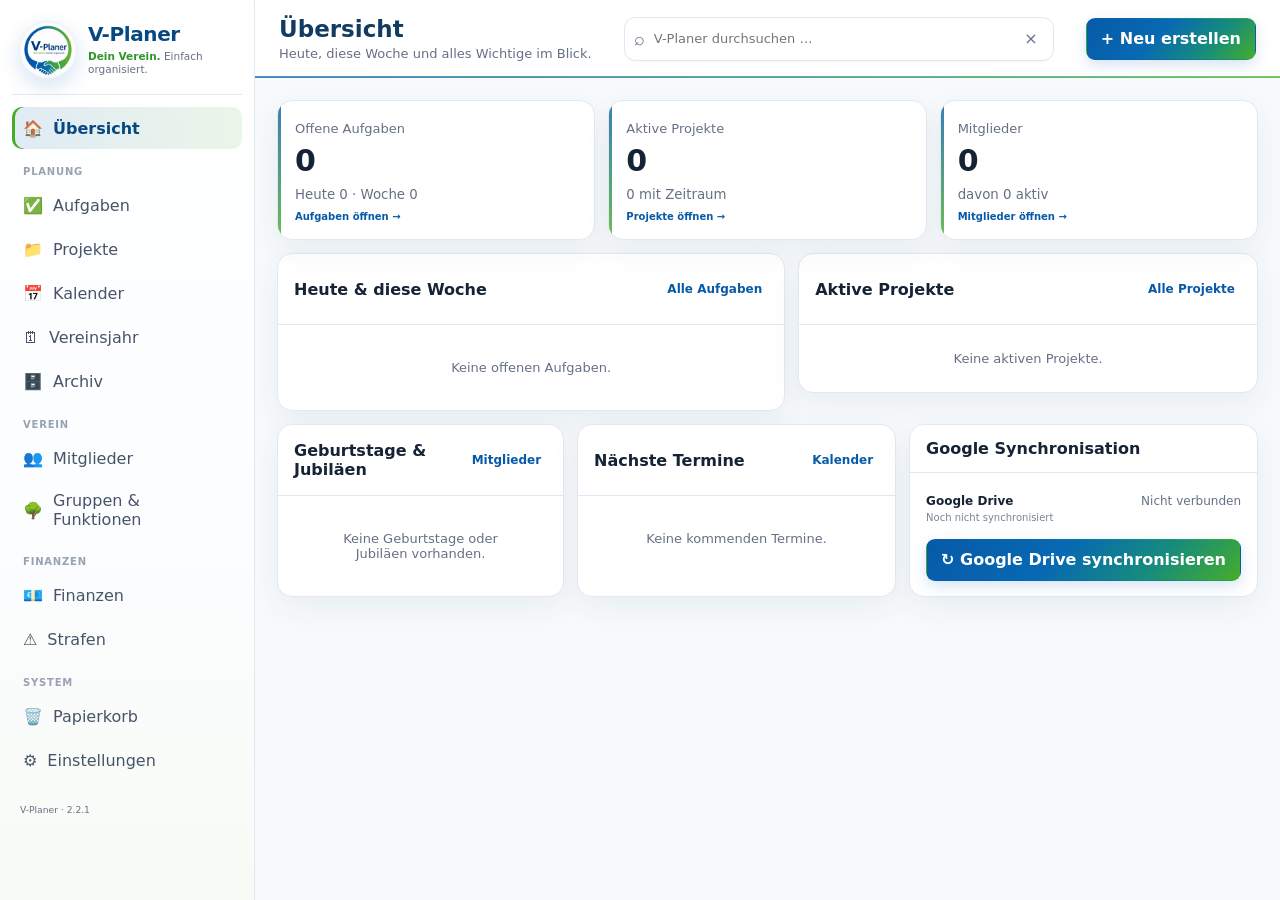
==== commit fe86f4db: "Add files via upload" ====
--- a/index.html
+++ b/index.html
@@ -5,8 +5,8 @@
 <meta charset="utf-8"/>
 <meta content="width=device-width,initial-scale=1,viewport-fit=cover" name="viewport"/>
 <meta content="#075aa8" name="theme-color"/>
-<meta content="V-Planer 2.2.0 – Vereinsplanung, Mitglieder, Gruppen, Kalender und Finanzübersicht." name="description"/>
-<title>V-Planer 2.2.0 · Dein Verein. Einfach organisiert.</title>
+<meta content="V-Planer 2.2.1 – Vereinsplanung, Mitglieder, Gruppen, Kalender und Finanzübersicht." name="description"/>
+<title>V-Planer 2.2.1 · Dein Verein. Einfach organisiert.</title>
 <link href="manifest.webmanifest" rel="manifest"/>
 <link href="icons/icon-192.png" rel="icon"/>
 <link href="styles.css" rel="stylesheet"/>
@@ -49,7 +49,7 @@
 <button class="nav-btn" data-view="settings">⚙️ <span>Einstellungen</span></button>
 </nav>
 <div class="sidebar-footer">
-<small>V-Planer · 2.2.0</small>
+<small>V-Planer · 2.2.1</small>
 </div>
 </aside>
 <main class="main">
@@ -350,7 +350,7 @@
 <button class="btn danger" id="emptyTrashBtn" type="button">Papierkorb leeren</button>
 </div>
 <div class="card trash-info">
-<div><b>Papierkorb</b><span>Gelöschte Inhalte können wiederhergestellt oder endgültig entfernt werden. Ordner werden inklusive ihrer gelöschten Unterstruktur behandelt.</span></div>
+<div><b>Papierkorb</b><span>Gelöschte Inhalte können wiederhergestellt oder endgültig entfernt werden.</span></div>
 <strong id="trashCount">0</strong>
 </div>
 <div class="trash-list" id="trashList"></div>
@@ -368,7 +368,7 @@
 <section class="settings-v2-panel" data-settings-v2-panel="club"><div class="card setting-card"><h2>Verein</h2><div class="settings-card-body"><div class="settings-form-grid-v2"><label class="full">Vereinsname<input id="v2ClubName"/></label><label>Kurzname<input id="v2ClubShortName"/></label><label>Gründungsdatum<input id="v2ClubFounded" type="date"/></label><label>E-Mail<input id="v2ClubEmail" type="email"/></label><label>Telefon<input id="v2ClubPhone"/></label><label class="full">Straße / Hausnummer<input id="v2ClubStreet"/></label><div class="settings-address-grid-v2"><label>PLZ<input id="v2ClubZip"/></label><label>Ort<input id="v2ClubCity"/></label></div></div></div></div></section>
 <section class="settings-v2-panel" data-settings-v2-panel="appearance"><div class="card setting-card"><h2>Darstellung</h2><label>Erscheinungsbild<select id="v2Appearance"><option value="system">System</option><option value="light">Hell</option><option value="dark">Dunkel</option></select></label><label>Oberflächengröße <b id="v2ScaleLabel">100%</b><input id="v2Scale" max="125" min="80" step="5" type="range"/></label><button class="btn secondary" id="v2ScaleReset" type="button">Auf 100 % zurücksetzen</button></div></section>
 <section class="settings-v2-panel" data-settings-v2-panel="backup"><div class="card setting-card"><h2>Daten &amp; Sicherung</h2><p class="setting-help">Vollständigen strukturierten Datenbestand lokal sichern oder wiederherstellen.</p><div class="button-row"><button class="btn primary" id="v2BackupExport" type="button">Sicherung herunterladen</button><button class="btn secondary" id="v2BackupImport" type="button">Sicherung wiederherstellen</button></div><p class="setting-help">Die Google-Verbindung wird hier nicht verwaltet.</p></div></section>
-<section class="settings-v2-panel" data-settings-v2-panel="advanced"><div class="card setting-card"><h2>Erweitert</h2><p>V-Planer Version <b>2.2.0</b></p><div class="switch-row"><div><b>Google Kalender synchronisieren</b><small>Standardmäßig aus. Erst nach dem Aktivieren und Speichern werden Kalenderdaten synchronisiert.</small></div><label class="switch"><input id="v2CalendarSyncEnabled" type="checkbox"/><span></span></label></div><p class="setting-help v22-calendar-setting-note">Ist die Funktion ausgeschaltet, synchronisiert V-Planer ausschließlich die Daten über Google Drive. Bestehende Einträge im Google Kalender werden dadurch nicht gelöscht.</p><button class="btn secondary" id="v2DisconnectGoogle" type="button">Google-Verbindungen auf diesem Gerät trennen</button></div></section>
+<section class="settings-v2-panel" data-settings-v2-panel="advanced"><div class="card setting-card"><h2>Erweitert</h2><p>V-Planer Version <b>2.2.1</b></p><div class="switch-row"><div><b>Google Kalender synchronisieren</b><small>Standardmäßig aus. Erst nach dem Aktivieren und Speichern werden Kalenderdaten synchronisiert.</small></div><label class="switch"><input id="v2CalendarSyncEnabled" type="checkbox"/><span></span></label></div><p class="setting-help v22-calendar-setting-note">Ist die Funktion ausgeschaltet, synchronisiert V-Planer ausschließlich die Daten über Google Drive. Bestehende Einträge im Google Kalender werden dadurch nicht gelöscht.</p><button class="btn secondary" id="v2DisconnectGoogle" type="button">Google-Verbindungen auf diesem Gerät trennen</button></div></section>
 <div class="settings-save"><button class="btn primary" id="v2SaveSettings" type="button">Einstellungen speichern</button></div>
 </div>
 </div>
--- a/styles.css
+++ b/styles.css
@@ -363,20 +363,6 @@
 .dashboard-scroll-list::-webkit-scrollbar-thumb{background:#cbd5e1;border-radius:999px}
 .dashboard-scroll-list::-webkit-scrollbar-track{background:transparent}
 .task-table-description{margin-top:4px;max-width:340px;color:var(--muted);font-size:10px;line-height:1.35;display:-webkit-box;-webkit-line-clamp:2;-webkit-box-orient:vertical;overflow:hidden}
-.task-table-attachments{margin-top:4px;color:var(--blue);font-size:10px;font-weight:700}
-.task-attachment-box{border:1px solid var(--line);border-radius:12px;background:#f8fafc;padding:12px}
-.task-attachment-upload{display:flex;flex-direction:column;gap:6px;margin-bottom:12px}
-.task-attachment-upload input[type=file]{width:100%}
-.task-attachment-upload small{color:var(--muted);line-height:1.4}
-.task-attachment-row{display:flex;justify-content:space-between;gap:12px;align-items:center;border-top:1px solid var(--line);padding:9px 0}
-.task-attachment-row:first-child{border-top:0}
-.task-attachment-info{display:flex;gap:8px;align-items:center;min-width:0}
-.task-attachment-info>div{min-width:0;display:flex;flex-direction:column}
-.task-attachment-info b{overflow:hidden;text-overflow:ellipsis;white-space:nowrap}
-.task-attachment-info small{color:var(--muted);font-size:10px}
-.task-attachment-icon{font-size:18px}
-.task-attachment-actions{display:flex;gap:8px;align-items:center;white-space:nowrap}
-.task-attachment-empty{font-size:11px;color:var(--muted);padding:4px 0}
 .project-task-title{display:flex;flex-direction:column;align-items:flex-start}
 .project-task-title>span{max-width:100%;overflow:hidden;text-overflow:ellipsis;white-space:nowrap}
 .project-task-title small{max-width:100%;margin-top:2px;color:var(--muted);font-size:9px;font-weight:500;overflow:hidden;text-overflow:ellipsis;white-space:nowrap}
@@ -386,8 +372,6 @@
 }
 @media(max-width:700px){
   .dashboard-scroll-list{max-height:300px}
-  .task-attachment-row{align-items:flex-start;flex-direction:column}
-  .task-attachment-actions{width:100%;justify-content:flex-end}
 }
 
 
@@ -1797,7 +1781,7 @@
 }
 
 
-/* V-Planer 2.2.0 - zentrales Archiv und optionaler Kalender-Sync */
+/* V-Planer 2.2.1 - zentrales Archiv und optionaler Kalender-Sync */
 .archive-toolbar{
   display:grid;
   grid-template-columns:minmax(260px,1fr) minmax(160px,210px) minmax(140px,180px);
